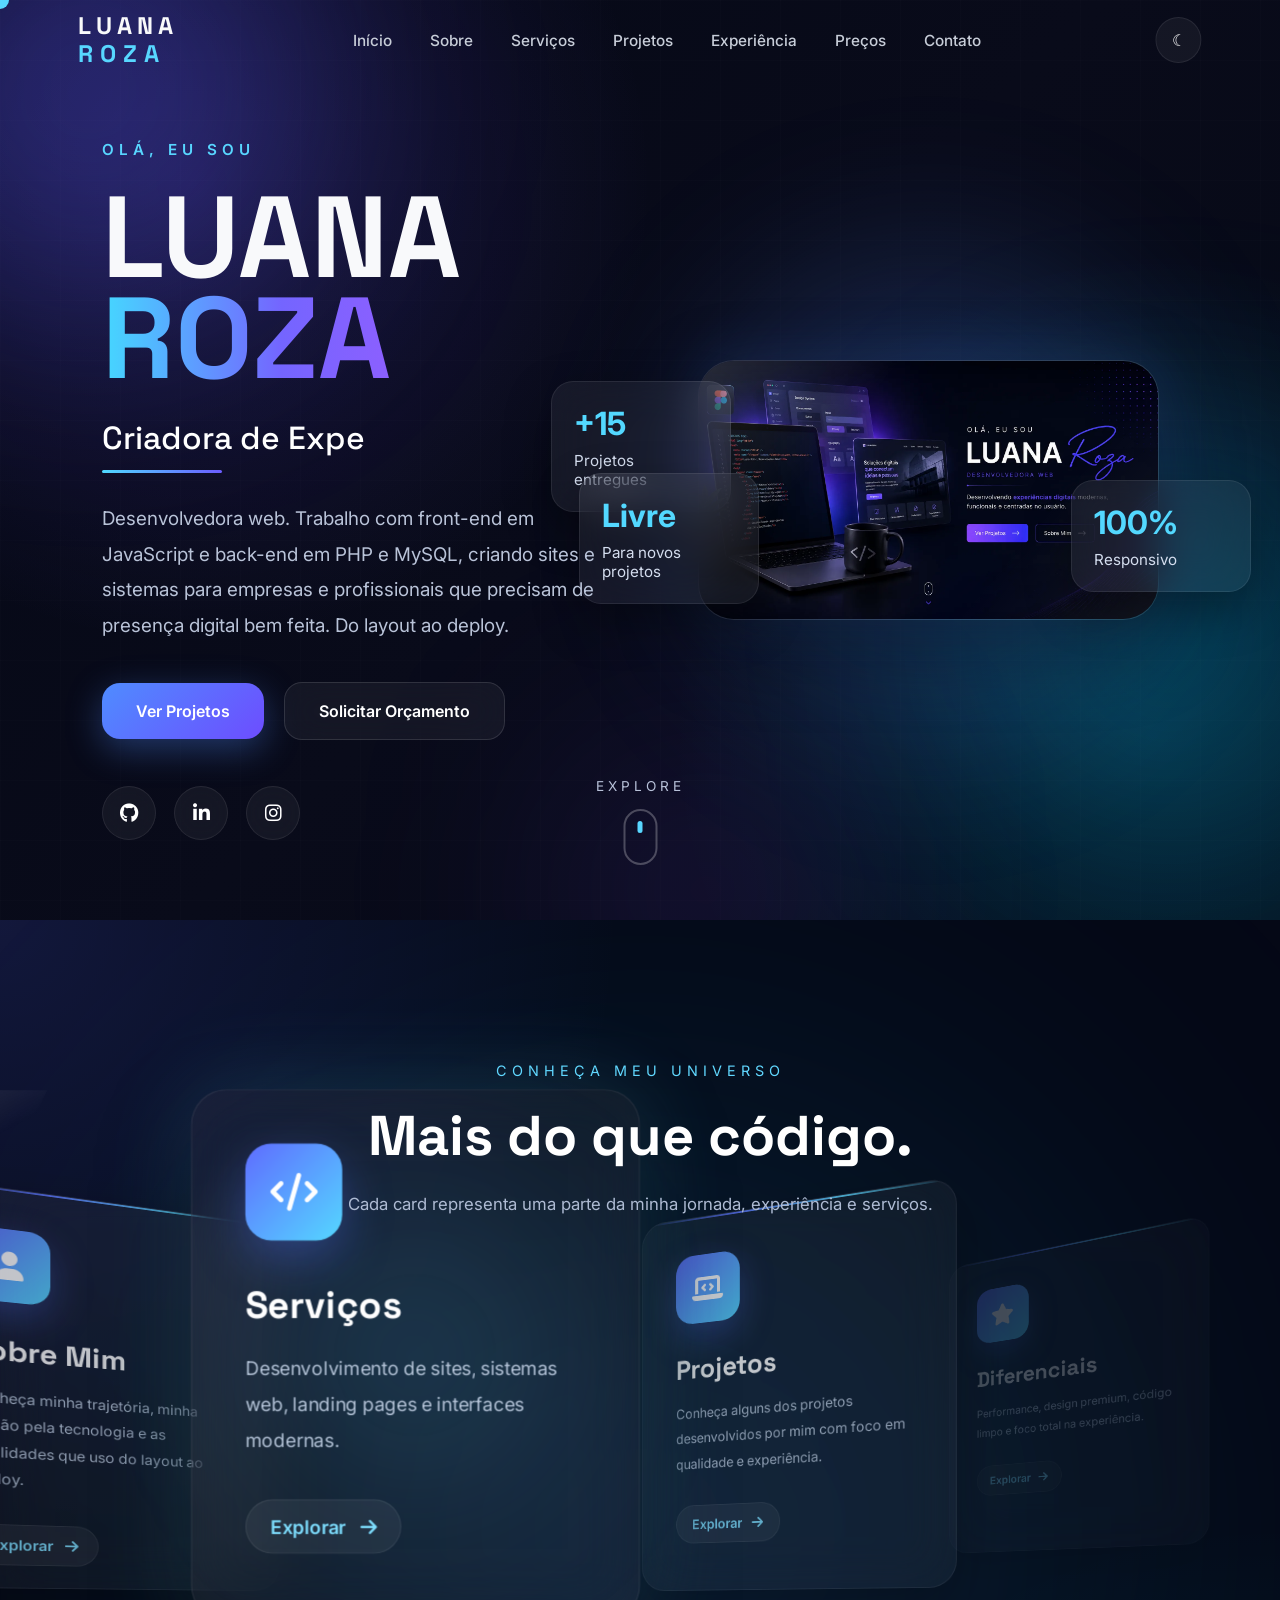
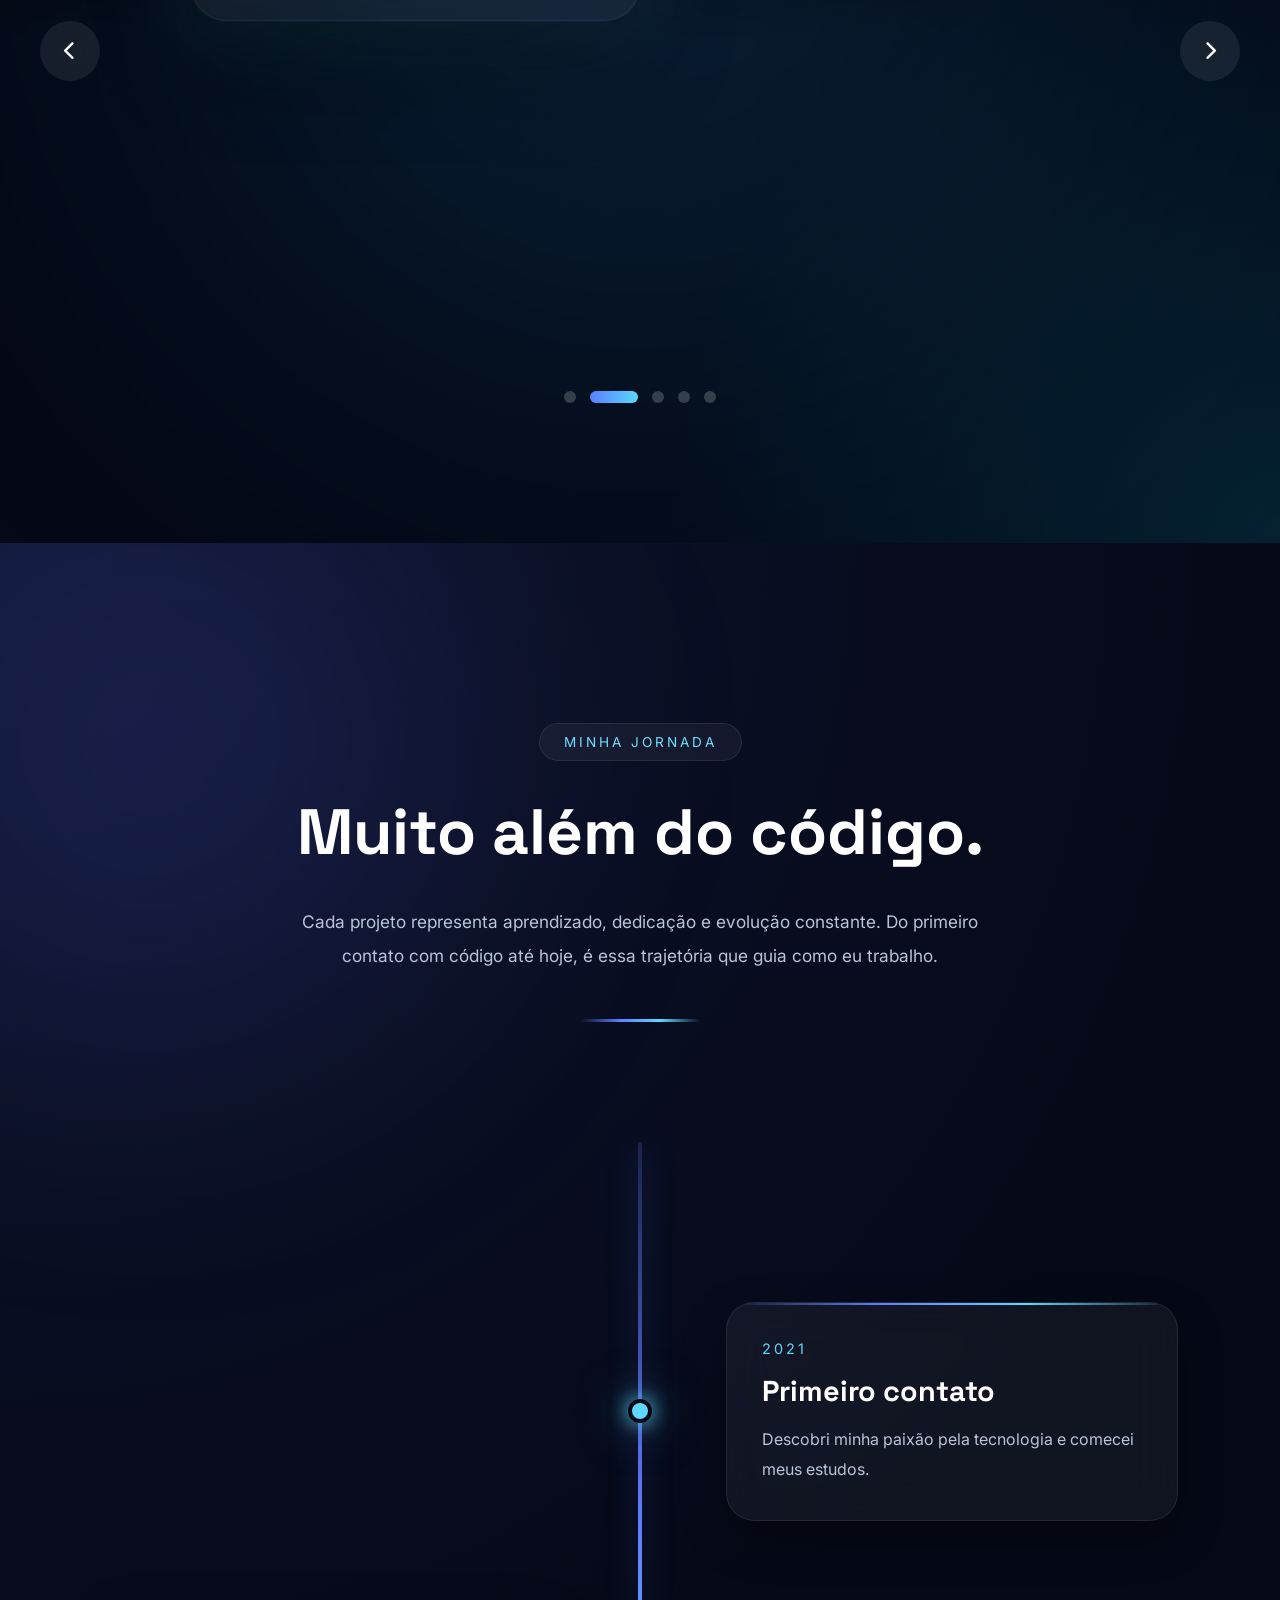
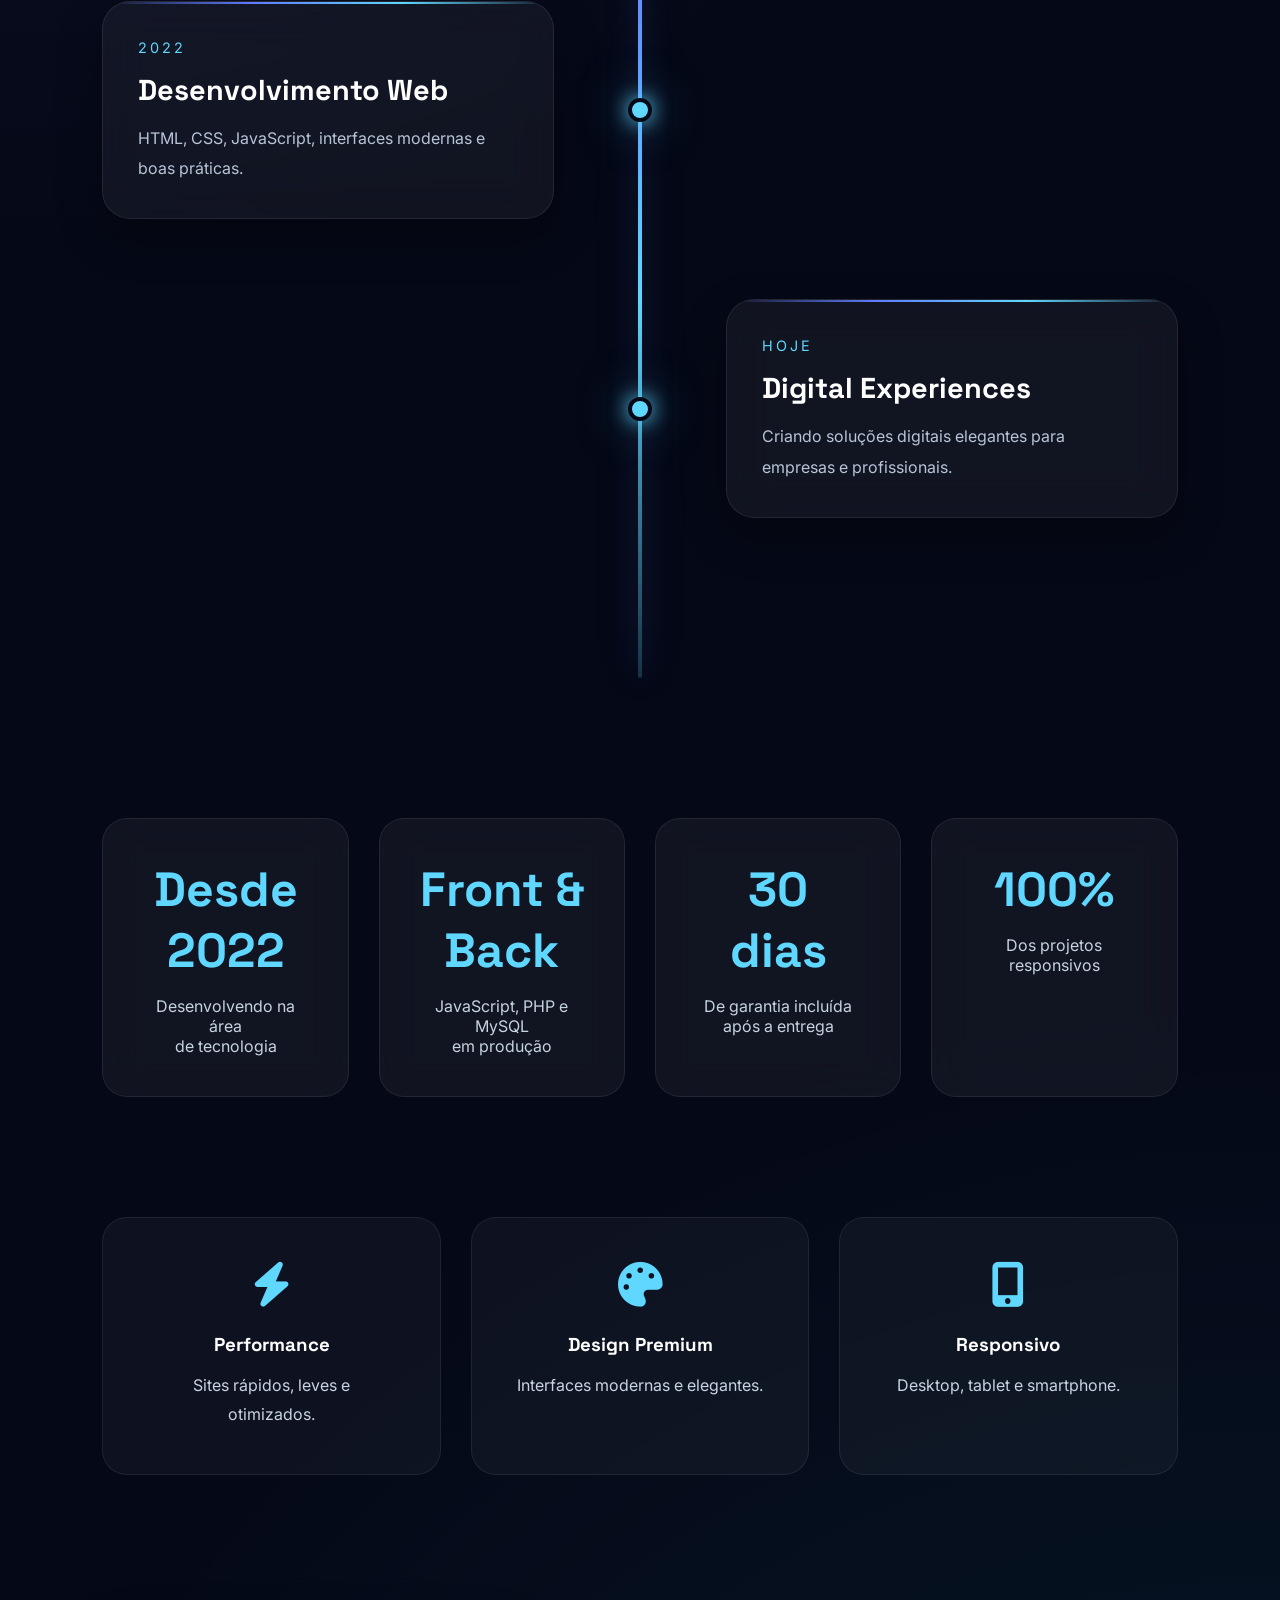
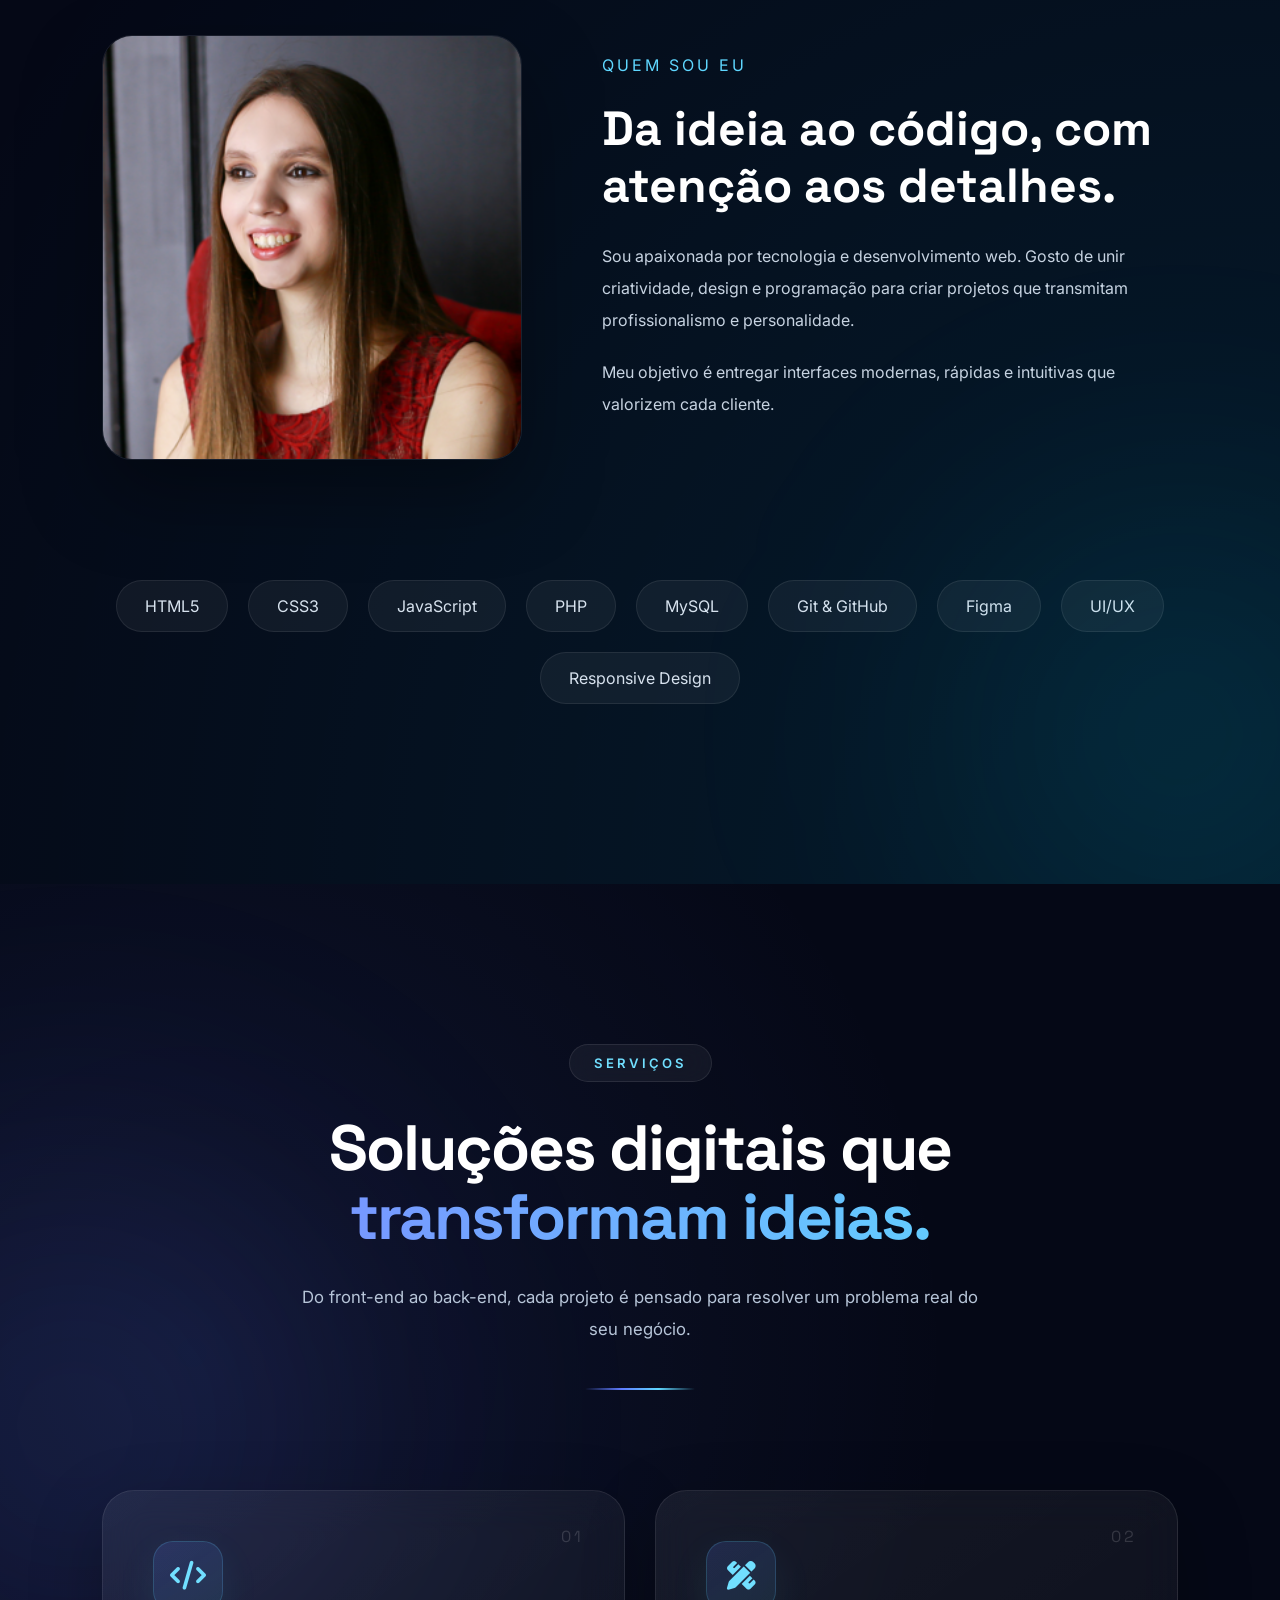
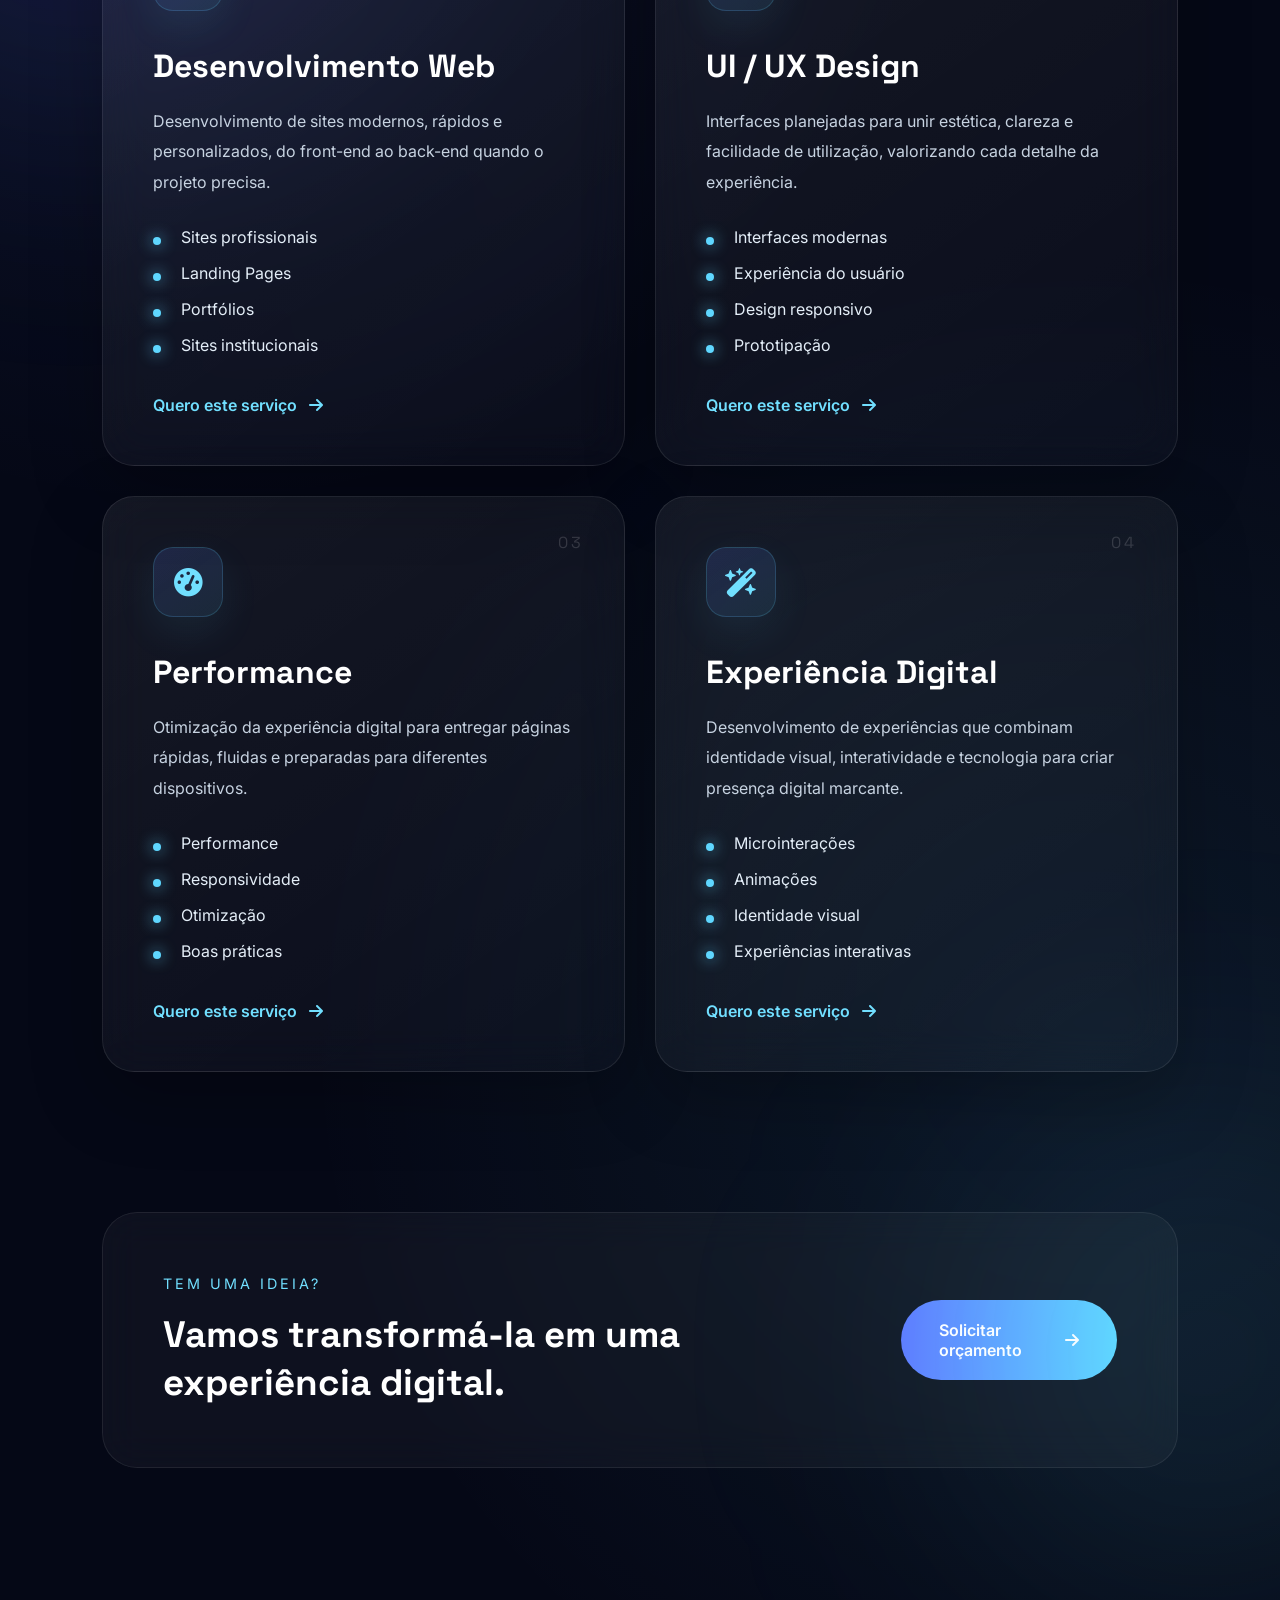
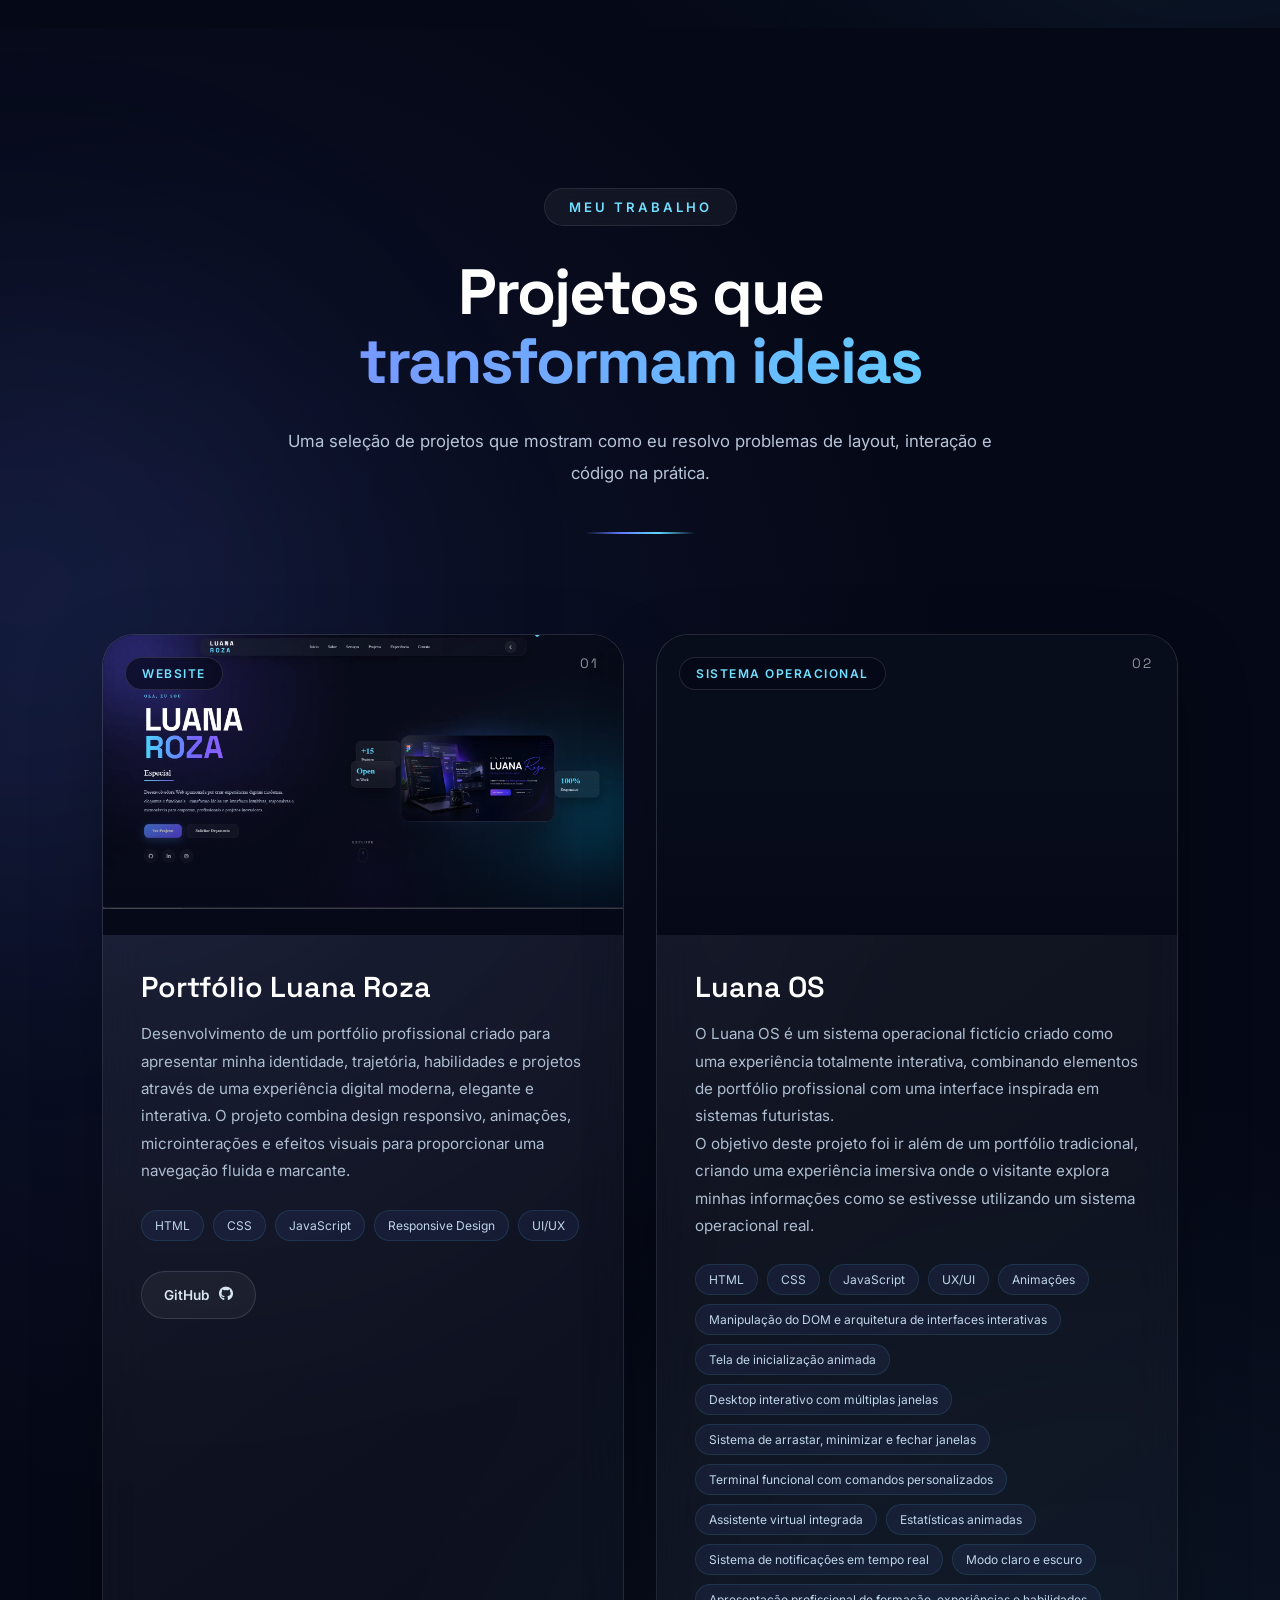
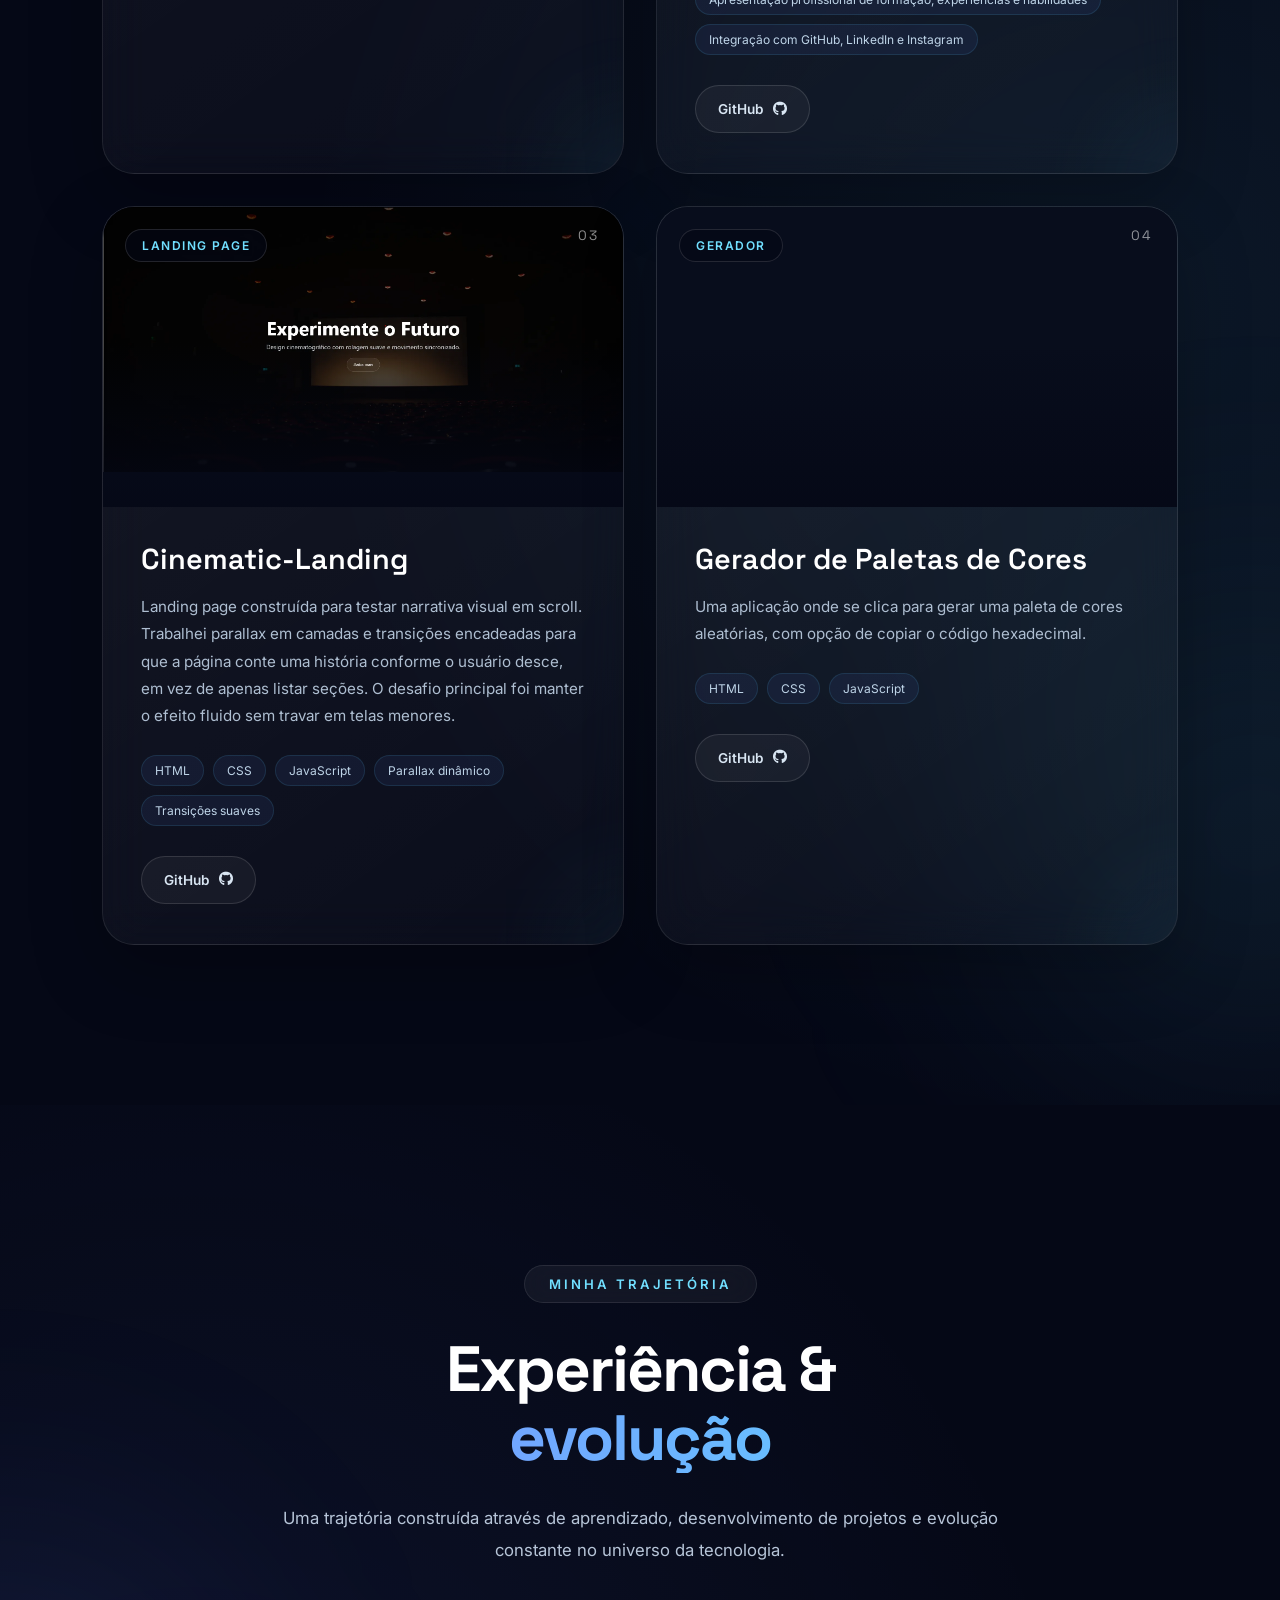
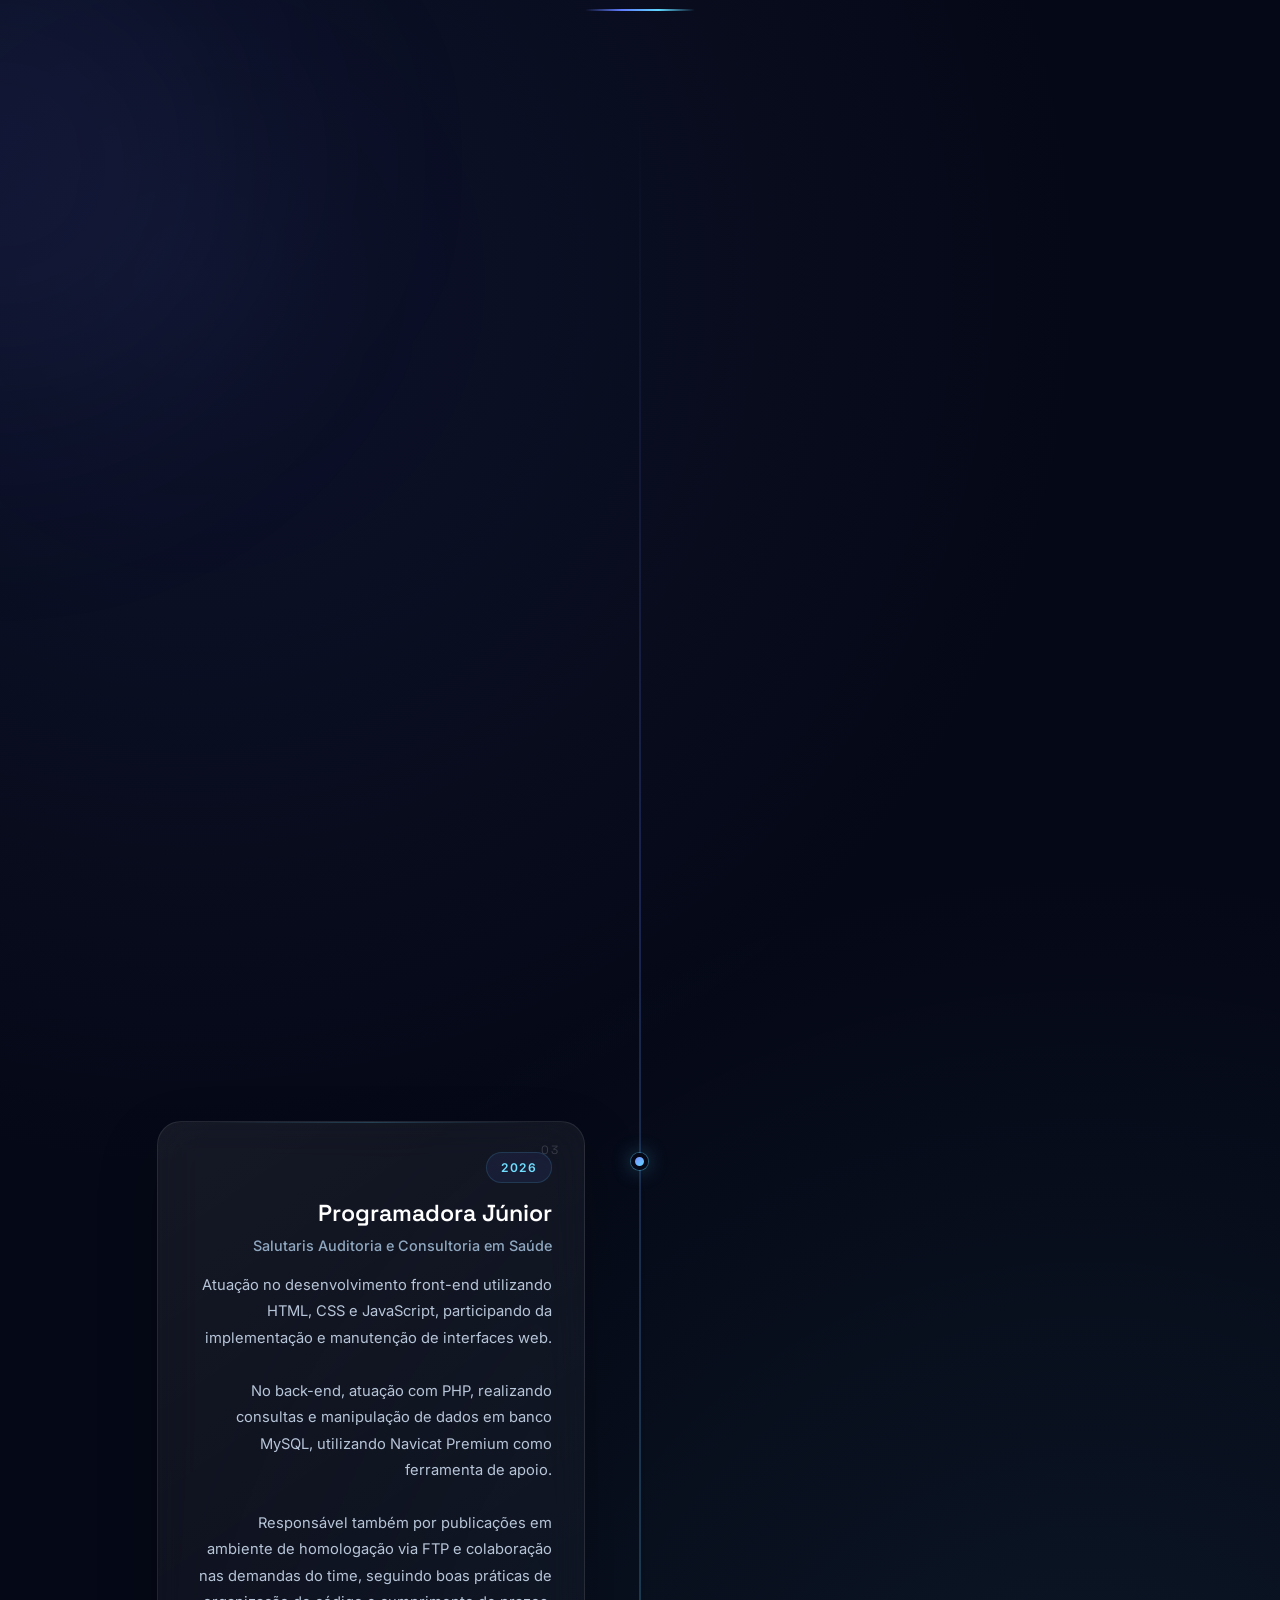
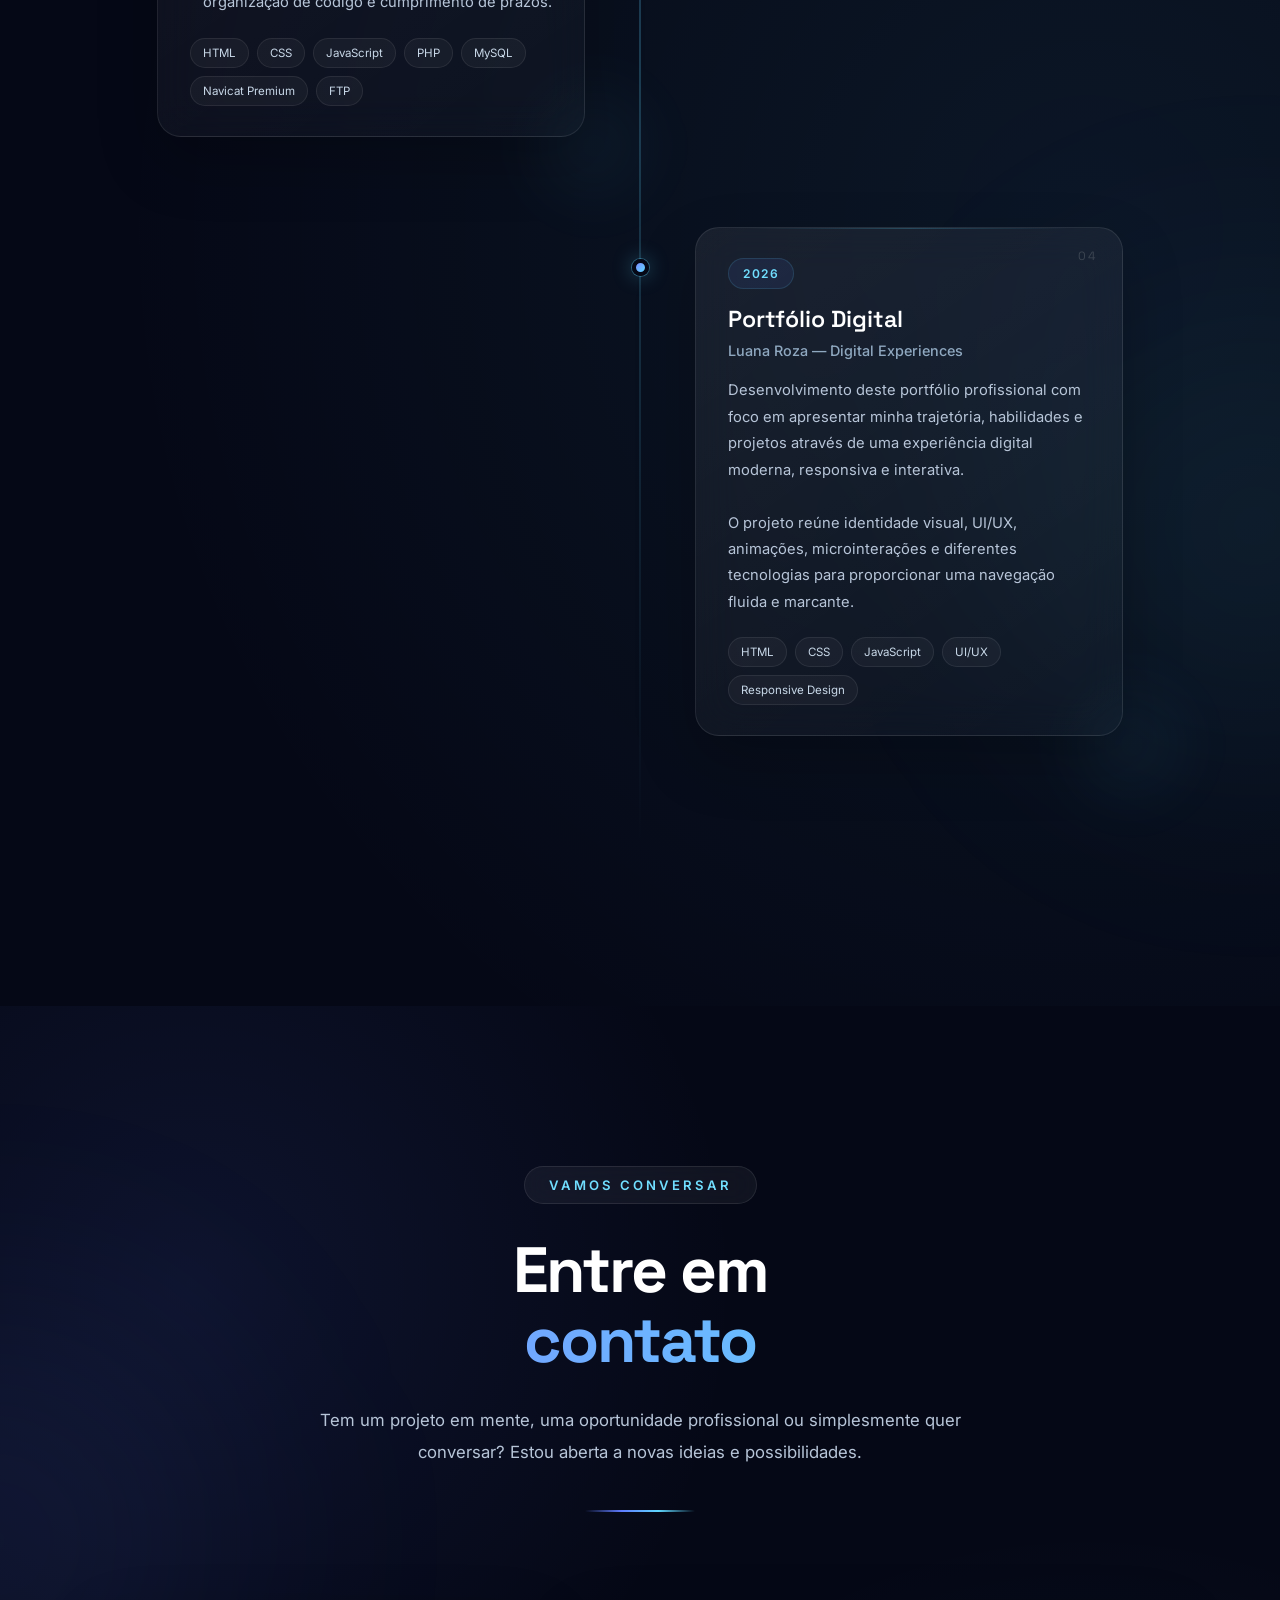
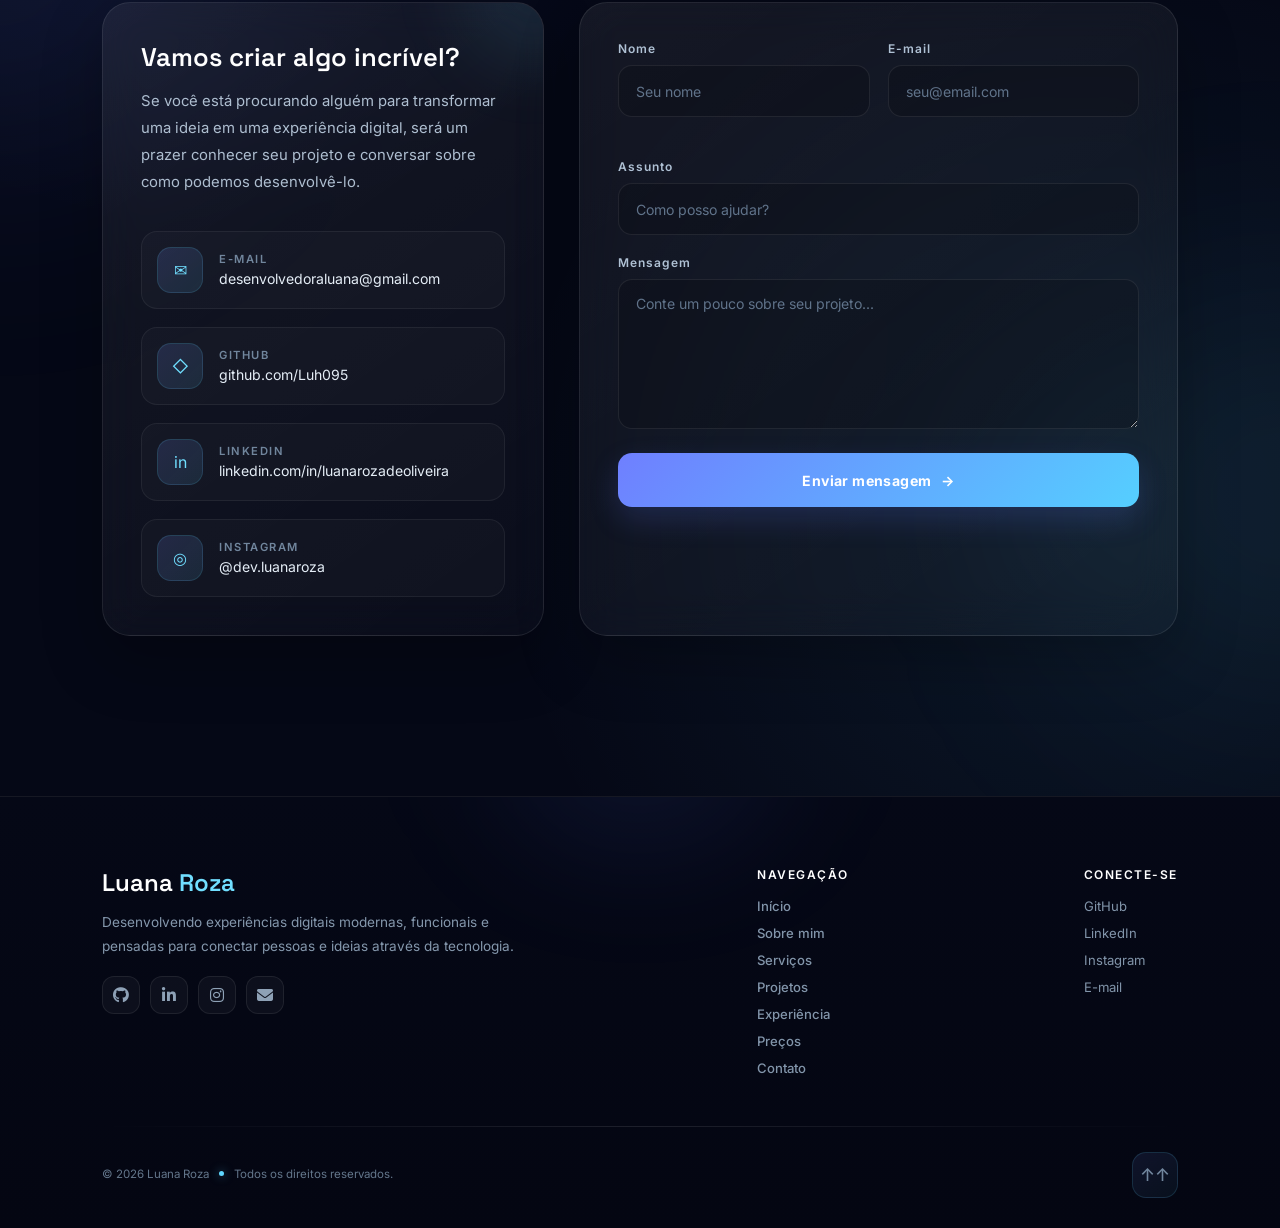
==== index.html @ 70ce8da1 "Add files via upload" ====
<!DOCTYPE html>
<html lang="pt-BR">

<head>

    <meta charset="UTF-8">
    <meta name="viewport" content="width=device-width, initial-scale=1.0">

    <title>Luana Roza | Desenvolvedora Web</title>

    <meta name="description"
        content="Desenvolvedora web. Front-end em JavaScript e back-end em PHP e MySQL, criando sites e sistemas para empresas e profissionais.">

    <meta name="author" content="Luana Roza">

    <link rel="icon" href="assets/favicon.png" type="image/png">
    <link rel="canonical" href="https://SEUDOMINIO.com.br/">

    <!-- Compartilhamento -->

    <meta property="og:type" content="website">
    <meta property="og:locale" content="pt_BR">
    <meta property="og:url" content="https://SEUDOMINIO.com.br/">
    <meta property="og:title" content="Luana Roza | Desenvolvedora Web">
    <meta property="og:description"
        content="Sites e sistemas web para empresas e profissionais. Front-end em JavaScript, back-end em PHP e MySQL.">
    <meta property="og:image" content="https://SEUDOMINIO.com.br/assets/og-cover.png">
    <meta name="twitter:card" content="summary_large_image">

    <!-- Google Fonts -->

    <link rel="preconnect" href="https://fonts.googleapis.com">

    <link rel="preconnect" href="https://fonts.gstatic.com" crossorigin>

    <link href="https://fonts.googleapis.com/css2?family=Inter:wght@300;400;500;600;700&family=Space+Grotesk:wght@400;500;600;700&display=swap"
        rel="stylesheet">

    <link rel="stylesheet"
    href="https://cdnjs.cloudflare.com/ajax/libs/font-awesome/6.5.2/css/all.min.css">

    <!-- CSS -->

    <link rel="stylesheet" href="css/reset.css">
    <link rel="stylesheet" href="css/variables.css">
    <link rel="stylesheet" href="css/style.css"> 
    <link rel="stylesheet" href="css/loader.css">
    <link rel="stylesheet" href="css/navbar.css">
    <link rel="stylesheet" href="css/carousel.css">
    <link rel="stylesheet" href="css/about.css">
    <link rel="stylesheet" href="css/hero.css">
    <link rel="stylesheet" href="css/spotlight.css">
    <link rel="stylesheet" href="css/cursor.css">
    <link rel="stylesheet" href="css/animations.css">
    <link rel="stylesheet" href="css/services.css">
    <link rel="stylesheet" href="css/projects.css">
    <link rel="stylesheet" href="css/experience.css">
    <link rel="stylesheet" href="css/contact.css">
    <link rel="stylesheet" href="css/footer.css">

</head>

<body>

    <div id="spotlight"></div>

    <!-- ================================================= -->
    <!-- LOADER -->
    <!-- ================================================= -->

    <div id="loader">

        <div class="loader-content">

            <h1>LUANA ROZA</h1>

                <p>Digital Experiences</p>

            <span id="loaderText">
                Inicializando Interface...
            </span>

                <div class="progress">
                    <div class="progress-bar"></div>
                </div>

            <small id="loaderPercent">0%</small>
    </div>
</div>

    <!-- ================================================= -->
    <!-- CURSOR -->
    <!-- ================================================= -->

    <div class="cursor"></div>

    <!-- ================================================= -->
    <!-- BACKGROUND -->
    <!-- ================================================= -->

    <canvas id="particles"></canvas>

    <div class="background-glow glow-1"></div>

    <div class="background-glow glow-2"></div>

    <!-- ================================================= -->
    <!-- HEADER -->
    <!-- ================================================= -->

    <header id="header">

        <div class="logo">

            <h2>

                LUANA

                <span>ROZA</span>

            </h2>

        </div>

        <nav>

            <ul>

                <li><a href="#hero">Início</a></li>

                <li><a href="#about">Sobre</a></li>

                <li><a href="#services">Serviços</a></li>

                <li><a href="#projects">Projetos</a></li>

                <li><a href="#experience">Experiência</a></li>

                <li><a href="precos.html">Preços</a></li>

                <li><a href="#contact">Contato</a></li>

            </ul>

        </nav>

        <button id="themeBtn">

            ☾

        </button>

    </header>

    <!-- ================================================= -->
    <!-- HERO -->
    <!-- ================================================= -->

    

    <section id="hero">

        <div class="hero-bg">

            <span></span>
            <span></span>
            <span></span>

        </div>

        <div class="hero-grid"></div>

        <div class="hero-noise"></div>

        <!-- ESQUERDA -->

        <div class="hero-left">

            <p class="hero-mini">

                Olá, eu sou

            </p>

            <h1>

                LUANA

                <span>ROZA</span>

            </h1>

            <h2 id="changingText">

                Digital Experiences

            </h2>

            <p class="hero-description">

                Desenvolvedora web. Trabalho com front-end em
                JavaScript e back-end em PHP e MySQL, criando sites
                e sistemas para empresas e profissionais que precisam
                de presença digital bem feita. Do layout ao deploy.

            </p>

            <div class="hero-buttons">

                <a href="#projects" class="primary-btn">

                    Ver Projetos

                </a>

                <a href="precos.html" class="secondary-btn">

                    Solicitar Orçamento

                </a>

            </div>

            <div class="socials">

                <a href="https://github.com/Luh095"
                    target="_blank" rel="noopener noreferrer" aria-label="GitHub">

                    <i class="fa-brands fa-github" aria-hidden="true"></i>

                </a>

                <a href="https://www.linkedin.com/in/luanarozadeoliveira/"
                    target="_blank" rel="noopener noreferrer" aria-label="LinkedIn">

                    <i class="fa-brands fa-linkedin-in" aria-hidden="true"></i>

                </a>

                <a href="https://instagram.com/dev.luanaroza"
                    target="_blank" rel="noopener noreferrer" aria-label="Instagram">

                    <i class="fa-brands fa-instagram" aria-hidden="true"></i>

                </a>
            </div>
        </div>

        <!-- DIREITA -->

        <div class="hero-right">

            <div class="image-glow" aria-hidden="true"></div>

            <div class="hero-frame">
                <div class="hero-reflection" aria-hidden="true"></div>
                <picture>
                    <source srcset="assets/hero.webp" type="image/webp">
                    <img
                        src="assets/hero.png"
                        id="heroImage"
                        width="1672"
                        height="941"
                        fetchpriority="high"
                        decoding="async"
                        alt="Luana Roza, desenvolvedora web">
                </picture>
            </div>

            <ul class="hero-cards">
                <li class="hero-card card1"><span>+15</span><p>Projetos entregues</p></li>
                <li class="hero-card card2"><span>100%</span><p>Responsivo</p></li>
                <li class="hero-card card3"><span>Livre</span><p>Para novos projetos</p></li>
            </ul>

        </div>

    </section>

    <!-- ================================================= -->
    <!-- SCROLL -->
    <!-- ================================================= -->

    <div class="scroll-indicator">

        <span>Explore</span>

        <div class="mouse">

            <div class="wheel"></div>

        </div>

    </div>

    <!-- ================================================= -->
    <!-- CARROSSEL -->
    <!-- ================================================= -->
<!-- ================================================= -->
<!-- PREMIUM COVER FLOW -->
<!-- ================================================= -->

<section id="carousel">

    <div class="carousel-title">

        <span>Conheça meu universo</span>

        <h2>Mais do que código.</h2>

        <p>
            Cada card representa uma parte da minha jornada,
            experiência e serviços.
        </p>

    </div>

    <div class="carousel-container">

        <button class="carousel-button prev">

            <i class="fa-solid fa-chevron-left"></i>

        </button>

        <div class="carousel-track">

            <!-- CARD 1 -->

            <article class="carousel-card">

                <div class="card-icon">

                    <i class="fa-solid fa-user"></i>

                </div>

                <h3>Sobre Mim</h3>

                <p>

                    Conheça minha trajetória,
                    minha paixão pela tecnologia
                    e as habilidades que uso
                    do layout ao deploy.

                </p>

                <a href="#about">

                    Explorar

                    <i class="fa-solid fa-arrow-right"></i>

                </a>

            </article>

            <!-- CARD 2 -->

            <article class="carousel-card">

                <div class="card-icon">

                    <i class="fa-solid fa-code"></i>

                </div>

                <h3>Serviços</h3>

                <p>

                    Desenvolvimento de sites,
                    sistemas web,
                    landing pages
                    e interfaces modernas.

                </p>

                <a href="#services">

                    Explorar

                    <i class="fa-solid fa-arrow-right"></i>

                </a>

            </article>

            <!-- CARD 3 -->

            <article class="carousel-card">

                <div class="card-icon">

                    <i class="fa-solid fa-laptop-code"></i>

                </div>

                <h3>Projetos</h3>

                <p>

                    Conheça alguns dos projetos
                    desenvolvidos por mim
                    com foco em qualidade
                    e experiência.

                </p>

                <a href="#projects">

                    Explorar

                    <i class="fa-solid fa-arrow-right"></i>

                </a>

            </article>

            <!-- CARD 4 -->

            <article class="carousel-card">

                <div class="card-icon">

                    <i class="fa-solid fa-star"></i>

                </div>

                <h3>Diferenciais</h3>

                <p>

                    Performance,
                    design premium,
                    código limpo
                    e foco total na experiência.

                </p>

                <a href="#experience">

                    Explorar

                    <i class="fa-solid fa-arrow-right"></i>

                </a>

            </article>

            <!-- CARD 5 -->

            <article class="carousel-card">

                <div class="card-icon">

                    <i class="fa-solid fa-paper-plane"></i>

                </div>

                <h3>Contato</h3>

                <p>

                    Vamos conversar
                    sobre seu próximo projeto.

                </p>

                <a href="#contact">

                    Entrar em contato

                    <i class="fa-solid fa-arrow-right"></i>

                </a>

            </article>

        </div>

        <button class="carousel-button next">

            <i class="fa-solid fa-chevron-right"></i>

        </button>

    </div>

    <div class="carousel-indicators"></div>

</section>

    <!-- ================================================= -->
    <!-- SOBRE -->
    <!-- ================================================= -->

    <!-- ================================================= -->
<!-- ABOUT -->
<!-- ================================================= -->

<section id="about">

    <div class="about-header">

        <span class="section-tag">

            Minha Jornada

        </span>

        <h2>

            Muito além do código.

        </h2>

        <p>

            Cada projeto representa aprendizado,
            dedicação e evolução constante.
            Do primeiro contato com código até hoje,
            é essa trajetória que guia como eu trabalho.

        </p>

    </div>

    <div class="timeline">

        <div class="timeline-line"></div>

        <div class="timeline-item">

            <div class="timeline-dot"></div>

            <div class="timeline-card">

                <span>2021</span>

                <h3>Primeiro contato</h3>

                <p>

                    Descobri minha paixão pela tecnologia
                    e comecei meus estudos.

                </p>

            </div>

        </div>

        <div class="timeline-item">

            <div class="timeline-dot"></div>

            <div class="timeline-card">

                <span>2022</span>

                <h3>Desenvolvimento Web</h3>

                <p>

                    HTML, CSS, JavaScript,
                    interfaces modernas
                    e boas práticas.

                </p>

            </div>

        </div>

        <div class="timeline-item">

            <div class="timeline-dot"></div>

            <div class="timeline-card">

                <span>Hoje</span>

                <h3>Digital Experiences</h3>

                <p>

                    Criando soluções digitais
                    elegantes para empresas
                    e profissionais.

                </p>

            </div>

        </div>

    </div>

    <!-- ================================================ -->
<!-- ESTATÍSTICAS -->
<!-- ================================================ -->

<div class="about-stats">

    <div class="stat-card">

        <h3>Desde 2022</h3>

        <p>Desenvolvendo na área<br>de tecnologia</p>

    </div>

    <div class="stat-card">

        <h3>Front &amp; Back</h3>

        <p>JavaScript, PHP e MySQL<br>em produção</p>

    </div>

    <div class="stat-card">

        <h3>30 dias</h3>

        <p>De garantia incluída<br>após a entrega</p>

    </div>

    <div class="stat-card">

        <h3>100%</h3>

        <p>Dos projetos<br>responsivos</p>

    </div>

</div>

<!-- ================================================ -->
<!-- DIFERENCIAIS -->
<!-- ================================================ -->

<div class="about-features">

    <div class="feature-card">

        <i class="fa-solid fa-bolt"></i>

        <h3>Performance</h3>

        <p>Sites rápidos, leves e otimizados.</p>

    </div>

    <div class="feature-card">

        <i class="fa-solid fa-palette"></i>

        <h3>Design Premium</h3>

        <p>Interfaces modernas e elegantes.</p>

    </div>

    <div class="feature-card">

        <i class="fa-solid fa-mobile-screen-button"></i>

        <h3>Responsivo</h3>

        <p>Desktop, tablet e smartphone.</p>

    </div>

</div>

<!-- ================================================ -->
<!-- SOBRE MIM -->
<!-- ================================================ -->

<div class="about-profile">

    <div class="profile-photo">

        <img src="assets/profile.png" alt="Luana Roza">

    </div>

    <div class="profile-content">

        <span>Quem sou eu</span>

        <h2>Da ideia ao código, com atenção aos detalhes.</h2>

        <p>

            Sou apaixonada por tecnologia e desenvolvimento web.
            Gosto de unir criatividade, design e programação para
            criar projetos que transmitam profissionalismo e
            personalidade.

        </p>

        <p>

            Meu objetivo é entregar interfaces modernas,
            rápidas e intuitivas que valorizem cada cliente.

        </p>

    </div>

</div>

<!-- ================================================ -->
<!-- TECNOLOGIAS -->
<!-- ================================================ -->

<div class="tech-stack">

    <span>HTML5</span>

    <span>CSS3</span>

    <span>JavaScript</span>

    <span>PHP</span>

    <span>MySQL</span>

    <span>Git &amp; GitHub</span>

    <span>Figma</span>

    <span>UI/UX</span>

    <span>Responsive Design</span>

</div>

</section>

    <!-- ================================================= -->
    <!-- SERVIÇOS -->
    <!-- ================================================= -->

    <section id="services">

    <!-- CABEÇALHO DA SEÇÃO -->

    <div class="services-header">

        <span class="services-tag">
            Serviços
        </span>

        <h2>
            Soluções digitais que
            <span>transformam ideias.</span>
        </h2>

        <p>
            Do front-end ao back-end, cada projeto é pensado
            para resolver um problema real do seu negócio.
        </p>

    </div>


    <!-- CARDS DE SERVIÇOS -->

    <div class="services-grid">


        <!-- SERVIÇO 01 -->

        <article class="service-card">

            <span class="service-number">
                01
            </span>

            <div class="service-icon">

                <i class="fa-solid fa-code"></i>

            </div>

            <h3>
                Desenvolvimento Web
            </h3>

            <p>
                Desenvolvimento de sites modernos,
                rápidos e personalizados, do front-end
                ao back-end quando o projeto precisa.
            </p>

            <ul>

                <li>Sites profissionais</li>

                <li>Landing Pages</li>

                <li>Portfólios</li>

                <li>Sites institucionais</li>

            </ul>

            <a href="#services-cta" class="service-link">

                Quero este serviço

                <i class="fa-solid fa-arrow-right"></i>

            </a>

        </article>


        <!-- SERVIÇO 02 -->

        <article class="service-card">

            <span class="service-number">
                02
            </span>

            <div class="service-icon">

                <i class="fa-solid fa-pen-ruler"></i>

            </div>

            <h3>
                UI / UX Design
            </h3>

            <p>
                Interfaces planejadas para unir estética,
                clareza e facilidade de utilização,
                valorizando cada detalhe da experiência.
            </p>

            <ul>

                <li>Interfaces modernas</li>

                <li>Experiência do usuário</li>

                <li>Design responsivo</li>

                <li>Prototipação</li>

            </ul>

            <a href="#services-cta" class="service-link">

                Quero este serviço

                <i class="fa-solid fa-arrow-right"></i>

            </a>

        </article>


        <!-- SERVIÇO 03 -->

        <article class="service-card">

            <span class="service-number">
                03
            </span>

            <div class="service-icon">

                <i class="fa-solid fa-gauge-high"></i>

            </div>

            <h3>
                Performance
            </h3>

            <p>
                Otimização da experiência digital
                para entregar páginas rápidas,
                fluidas e preparadas para diferentes dispositivos.
            </p>

            <ul>

                <li>Performance</li>

                <li>Responsividade</li>

                <li>Otimização</li>

                <li>Boas práticas</li>

            </ul>

            <a href="#services-cta" class="service-link">

                Quero este serviço

                <i class="fa-solid fa-arrow-right"></i>

            </a>

        </article>


        <!-- SERVIÇO 04 -->

        <article class="service-card">

            <span class="service-number">
                04
            </span>

            <div class="service-icon">

                <i class="fa-solid fa-wand-magic-sparkles"></i>

            </div>

            <h3>
                Experiência Digital
            </h3>

            <p>
                Desenvolvimento de experiências que combinam
                identidade visual, interatividade e tecnologia
                para criar presença digital marcante.
            </p>

            <ul>

                <li>Microinterações</li>

                <li>Animações</li>

                <li>Identidade visual</li>

                <li>Experiências interativas</li>

            </ul>

            <a href="#services-cta" class="service-link">

                Quero este serviço

                <i class="fa-solid fa-arrow-right"></i>

            </a>

        </article>

    </div>


    <!-- CHAMADA FINAL -->

    <div class="services-cta" id="services-cta">

        <div class="services-cta-text">

            <span>
                Tem uma ideia?
            </span>

            <h3>
                Vamos transformá-la em uma experiência digital.
            </h3>

        </div>

        <a href="precos.html" class="services-cta-button">

            Solicitar orçamento

            <i class="fa-solid fa-arrow-right"></i>

        </a>

    </div>

</section>

    <!-- ================================================= -->
    <!-- PROJETOS -->
    <!-- ================================================= -->

    <!-- ================================================= -->
<!-- PROJETOS -->
<!-- ================================================= -->

<section id="projects">

    <div class="projects-header">

        <span class="projects-tag">
            Meu trabalho
        </span>

        <h2>

            Projetos que
            <span>transformam ideias</span>

        </h2>

        <p>

            Uma seleção de projetos que mostram como eu resolvo
            problemas de layout, interação e código na prática.

        </p>

    </div>


    <div class="projects-grid">


        <!-- ========================================= -->
        <!-- PROJETO 01 -->
        <!-- ========================================= -->

        <article class="project-card">

            <div class="project-line"></div>

            <div class="project-glow"></div>

            <div class="project-image">

                <span class="project-category">
                    Website
                </span>

                <span class="project-number">
                    01
                </span>

                <picture>
                    <source srcset="assets/projeto-01.webp" type="image/webp">
                    <img
                        src="assets/projeto-01.png"
                        width="1892"
                        height="997"
                        loading="lazy"
                        decoding="async"
                        alt="Portfólio Luana Roza — tela inicial"
                    >
                </picture>

            </div>


            <div class="project-content">

                <h3>
                    Portfólio Luana Roza
                </h3>

                <p>

                    Desenvolvimento de um portfólio profissional criado para apresentar minha identidade, trajetória, habilidades e projetos através de uma experiência digital moderna, elegante e interativa. O projeto combina design responsivo, animações, microinterações e efeitos visuais para proporcionar uma navegação fluida e marcante.
                </p>


                <div class="project-tech">

                    <span>HTML</span>

                    <span>CSS</span>

                    <span>JavaScript</span>

                    <span>Responsive Design</span>

                    <span>UI/UX</span>

                </div>


                <div class="project-links">

                    <a
                        href="#"
                        class="project-link secondary"
                        target="_blank"
                        rel="noopener noreferrer"
                    >

                        GitHub

                        <i class="fa-brands fa-github"></i>

                    </a>

                </div>

            </div>

        </article>



        <!-- ========================================= -->
        <!-- PROJETO 02 -->
        <!-- ========================================= -->

        <article class="project-card">

            <div class="project-line"></div>

            <div class="project-glow"></div>

            <div class="project-image">

                <span class="project-category">
                    Sistema Operacional
                </span>

                <span class="project-number">
                    02
                </span>

                <picture>
                    <source srcset="assets/projeto-02.webp" type="image/webp">
                    <img
                        src="assets/projeto-02.png"
                        width="1891"
                        height="989"
                        loading="lazy"
                        decoding="async"
                        alt="Luana OS — tela inicial"
                    >
                </picture>

            </div>


            <div class="project-content">

                <h3>
                    Luana OS
                </h3>

                <p>

                    O Luana OS é um sistema operacional fictício criado como uma experiência totalmente interativa, combinando elementos de portfólio profissional com uma interface inspirada em sistemas futuristas.
                    <br>
                    O objetivo deste projeto foi ir além de um portfólio tradicional, criando uma experiência imersiva onde o visitante explora minhas informações como se estivesse utilizando um sistema operacional real.

                </p>


                <div class="project-tech">

                    <span>HTML</span>

                    <span>CSS</span>

                    <span>JavaScript</span>

                    <span>UX/UI</span>

                    <span>Animações</span>

                    <span>Manipulação do DOM e arquitetura de interfaces interativas</span>

                    <span>Tela de inicialização animada</span>

                    <span>Desktop interativo com múltiplas janelas</span>

                    <span>Sistema de arrastar, minimizar e fechar janelas</span>

                    <span>Terminal funcional com comandos personalizados</span>

                    <span>Assistente virtual integrada</span>

                    <span>Estatísticas animadas</span>

                    <span>Sistema de notificações em tempo real</span>

                    <span>Modo claro e escuro</span>

                    <span>Apresentação profissional de formação, experiências e habilidades</span>

                    <span>Integração com GitHub, LinkedIn e Instagram</span>

                </div>


                <div class="project-links">

                    <a
                        href="https://github.com/Luh095/Luana-OS"
                        class="project-link secondary"
                        target="_blank"
                        rel="noopener noreferrer"
                    >

                        GitHub

                        <i class="fa-brands fa-github"></i>

                    </a>

                </div>

            </div>

        </article>



        <!-- ========================================= -->
        <!-- PROJETO 03 -->
        <!-- ========================================= -->

        <article class="project-card">

            <div class="project-line"></div>

            <div class="project-glow"></div>

            <div class="project-image">

                <span class="project-category">
                    Landing Page
                </span>

                <span class="project-number">
                    03
                </span>

                <picture>
                    <source srcset="assets/projeto-03.webp" type="image/webp">
                    <img
                        src="assets/projeto-03.png"
                        width="1897"
                        height="965"
                        loading="lazy"
                        decoding="async"
                        alt="Cinematic-Landing — tela inicial"
                    >
                </picture>

            </div>


            <div class="project-content">

                <h3>
                    Cinematic-Landing
                </h3>

                <p>

                    Landing page construída para testar narrativa visual
                    em scroll. Trabalhei parallax em camadas e transições
                    encadeadas para que a página conte uma história
                    conforme o usuário desce, em vez de apenas listar
                    seções. O desafio principal foi manter o efeito
                    fluido sem travar em telas menores.

                </p>


                <div class="project-tech">

                    <span>HTML</span>

                    <span>CSS</span>

                    <span>JavaScript</span>

                    <span>Parallax dinâmico</span>

                    <span>Transições suaves</span>

                </div>


                <div class="project-links">

                    <a
                        href="https://github.com/Luh095/Projects-Front-End/tree/main/cinematic-landing"
                        class="project-link secondary"
                        target="_blank"
                        rel="noopener noreferrer"
                    >

                        GitHub

                        <i class="fa-brands fa-github"></i>

                    </a>

                </div>

            </div>

        </article>



        <!-- ========================================= -->
        <!-- PROJETO 04 -->
        <!-- ========================================= -->

        <article class="project-card">

            <div class="project-line"></div>

            <div class="project-glow"></div>

            <div class="project-image">

                <span class="project-category">
                    Gerador
                </span>

                <span class="project-number">
                    04
                </span>

                <picture>
                    <source srcset="assets/projeto-04.webp" type="image/webp">
                    <img
                        src="assets/projeto-04.png"
                        width="1352"
                        height="660"
                        loading="lazy"
                        decoding="async"
                        alt="Gerador de Paletas de Cores — tela inicial"
                    >
                </picture>

            </div>


            <div class="project-content">

                <h3>
                    Gerador de Paletas de Cores
                </h3>

                <p>

                    Uma aplicação onde se clica para gerar uma paleta de cores aleatórias, com opção de copiar o código hexadecimal.

                </p>


                <div class="project-tech">

                    <span>HTML</span>

                    <span>CSS</span>

                    <span>JavaScript</span>

                </div>


                <div class="project-links">

                    <a
                        href="https://github.com/Luh095/Projects-Front-End/tree/main/gerador%20de%20paletas%20de%20cores"
                        class="project-link secondary"
                        target="_blank"
                        rel="noopener noreferrer"
                    >

                        GitHub

                        <i class="fa-brands fa-github"></i>

                    </a>

                </div>

            </div>

        </article>


    </div>

</section>

    <!-- ================================================= -->
    <!-- EXPERIÊNCIA -->
    <!-- ================================================= -->

    <!-- ================================================= -->
<!-- EXPERIÊNCIA -->
<!-- ================================================= -->

<section id="experience">

    <div class="experience-header">

        <span class="experience-tag">
            Minha trajetória
        </span>

        <h2>

            Experiência &
            <span>evolução</span>

        </h2>

        <p>

            Uma trajetória construída através de aprendizado,
            desenvolvimento de projetos e evolução constante
            no universo da tecnologia.

        </p>

    </div>


    <div class="experience-timeline">


    <!-- ========================================= -->
    <!-- EXPERIÊNCIA 01 -->
    <!-- ========================================= -->

    <article class="experience-item">

        <div class="experience-card">

            <span class="experience-number">
                01
            </span>

            <span class="experience-period">
                2022 — 2024
            </span>

            <h3>
                Aprofundamento em desenvolvimento Web
            </h3>

            <h4>
                Aprendizado e desenvolvimento
            </h4>

            <p>

                Depois do primeiro contato com tecnologia em 2021,
                mergulhei no desenvolvimento web, construindo
                minha base em programação, criação de interfaces
                e lógica de desenvolvimento.

            </p>

            <div class="experience-skills">

                <span>HTML</span>

                <span>CSS</span>

                <span>JavaScript</span>

                <span>Lógica de Programação</span>

            </div>

        </div>

        <span class="experience-dot"></span>

    </article>


    <!-- ========================================= -->
    <!-- EXPERIÊNCIA 02 -->
    <!-- ========================================= -->

    <article class="experience-item">

        <div class="experience-card">

            <span class="experience-number">
                02
            </span>

            <span class="experience-period">
                2025
            </span>

            <h3>
                Desenvolvimento de projetos
            </h3>

            <h4>
                Projetos pessoais e profissionais
            </h4>

            <p>

                Evolução no desenvolvimento de projetos web,
                aprimorando conhecimentos em criação de interfaces
                responsivas, organização de código, experiência
                do usuário e desenvolvimento de experiências
                digitais modernas.

            </p>

            <div class="experience-skills">

                <span>HTML</span>

                <span>CSS</span>

                <span>JavaScript</span>

                <span>Responsive Design</span>

                <span>UI/UX</span>

            </div>

        </div>

        <span class="experience-dot"></span>

    </article>


    <!-- ========================================= -->
    <!-- EXPERIÊNCIA 03 -->
    <!-- ========================================= -->

    <article class="experience-item">

        <div class="experience-card">

            <span class="experience-number">
                03
            </span>

            <span class="experience-period">
                2026
            </span>

            <h3>
                Programadora Júnior
            </h3>

            <h4>
                Salutaris Auditoria e Consultoria em Saúde
            </h4>

            <p>

                Atuação no desenvolvimento front-end utilizando
                HTML, CSS e JavaScript, participando da implementação
                e manutenção de interfaces web.

                <br><br>

                No back-end, atuação com PHP, realizando consultas
                e manipulação de dados em banco MySQL, utilizando
                Navicat Premium como ferramenta de apoio.

                <br><br>

                Responsável também por publicações em ambiente
                de homologação via FTP e colaboração nas demandas
                do time, seguindo boas práticas de organização
                de código e cumprimento de prazos.

            </p>

            <div class="experience-skills">

                <span>HTML</span>

                <span>CSS</span>

                <span>JavaScript</span>

                <span>PHP</span>

                <span>MySQL</span>

                <span>Navicat Premium</span>

                <span>FTP</span>

            </div>

        </div>

        <span class="experience-dot"></span>

    </article>


    <!-- ========================================= -->
    <!-- EXPERIÊNCIA 04 -->
    <!-- ========================================= -->

    <article class="experience-item">

        <div class="experience-card">

            <span class="experience-number">
                04
            </span>

            <span class="experience-period">
                2026
            </span>

            <h3>
                Portfólio Digital
            </h3>

            <h4>
                Luana Roza — Digital Experiences
            </h4>

            <p>

                Desenvolvimento deste portfólio profissional
                com foco em apresentar minha trajetória,
                habilidades e projetos através de uma experiência
                digital moderna, responsiva e interativa.

                <br><br>

                O projeto reúne identidade visual, UI/UX,
                animações, microinterações e diferentes
                tecnologias para proporcionar uma navegação
                fluida e marcante.

            </p>

            <div class="experience-skills">

                <span>HTML</span>

                <span>CSS</span>

                <span>JavaScript</span>

                <span>UI/UX</span>

                <span>Responsive Design</span>

            </div>

        </div>

        <span class="experience-dot"></span>

    </article>


</div>

</section>

   <!-- ================================================= -->
<!-- CONTATO -->
<!-- ================================================= -->

<section id="contact">

    <!-- ============================================= -->
    <!-- HEADER -->
    <!-- ============================================= -->

    <div class="contact-header">

        <span class="contact-tag">
            Vamos conversar
        </span>

        <h2>

            Entre em
            <span>contato</span>

        </h2>

        <p>

            Tem um projeto em mente, uma oportunidade
            profissional ou simplesmente quer conversar?
            Estou aberta a novas ideias e possibilidades.

        </p>

    </div>


    <!-- ============================================= -->
    <!-- CONTENT -->
    <!-- ============================================= -->

    <div class="contact-content">


        <!-- ========================================= -->
        <!-- CONTACT INFORMATION -->
        <!-- ========================================= -->

        <div class="contact-card">

            <h3>
                Vamos criar algo incrível?
            </h3>

            <p>

                Se você está procurando alguém para transformar
                uma ideia em uma experiência digital, será um
                prazer conhecer seu projeto e conversar sobre
                como podemos desenvolvê-lo.

            </p>


            <!-- ===================================== -->
            <!-- INFORMATION -->
            <!-- ===================================== -->

            <div class="contact-info">


                <!-- E-MAIL -->

                <div class="contact-info-item">

                    <div class="contact-icon">
                        ✉
                    </div>

                    <div class="contact-info-text">

                        <small>
                            E-mail
                        </small>

                        <a
                            href="mailto:desenvolvedoraluana@gmail.com">
                            desenvolvedoraluana@gmail.com
                        </a>

                    </div>

                </div>


                <!-- GITHUB -->

                <div class="contact-info-item">

                    <div class="contact-icon">
                        ◇
                    </div>

                    <div class="contact-info-text">

                        <small>
                            GitHub
                        </small>

                        <a
                            href="https://github.com/Luh095?tab=repositories"
                            target="_blank"
                            rel="noopener noreferrer">
                            github.com/Luh095
                        </a>

                    </div>

                </div>


                <!-- LINKEDIN -->

                <div class="contact-info-item">

                    <div class="contact-icon">
                        in
                    </div>

                    <div class="contact-info-text">

                        <small>
                            LinkedIn
                        </small>

                        <a
                            href="https://www.linkedin.com/in/luanarozadeoliveira/"
                            target="_blank"
                            rel="noopener noreferrer">
                            linkedin.com/in/luanarozadeoliveira
                        </a>

                    </div>

                </div>


                <!-- INSTAGRAM -->

                <div class="contact-info-item">

                    <div class="contact-icon">
                        ◎
                    </div>

                    <div class="contact-info-text">

                        <small>
                            Instagram
                        </small>

                        <a
                            href="https://www.instagram.com/dev.luanaroza/"
                            target="_blank"
                            rel="noopener noreferrer">
                            @dev.luanaroza
                        </a>

                    </div>

                </div>


            </div>

        </div>


        <!-- ========================================= -->
        <!-- FORM -->
        <!-- ========================================= -->

        <form
            class="contact-form"
            id="contact-form"
        >

            <!-- ===================================== -->
            <!-- WEB3FORMS CONFIG -->
            <!-- ===================================== -->

            <input
                type="hidden"
                name="access_key"
                value="bdffd382-9227-47cf-ab2f-3ad1f7fa3cfc"
            >

            <input
                type="hidden"
                name="from_name"
                value="Formulário - Luana Roza Digital Experiences"
            >

            <input
                type="checkbox"
                name="botcheck"
                class="contact-form-botcheck"
                tabindex="-1"
                autocomplete="off"
                aria-hidden="true"
            >


            <!-- ===================================== -->
            <!-- NAME + EMAIL -->
            <!-- ===================================== -->

            <div class="contact-form-row">


                <!-- NOME -->

                <div class="contact-form-group">

                    <label for="contact-name">
                        Nome
                    </label>

                    <input
                        type="text"
                        id="contact-name"
                        name="name"
                        placeholder="Seu nome"
                        autocomplete="name"
                        required
                    >

                </div>


                <!-- E-MAIL -->

                <div class="contact-form-group">

                    <label for="contact-email">
                        E-mail
                    </label>

                    <input
                        type="email"
                        id="contact-email"
                        name="email"
                        placeholder="seu@email.com"
                        autocomplete="email"
                        pattern="[^\s@]+@[^\s@]+\.[^\s@]{2,}"
                        title="Digite um e-mail válido, ex: nome@dominio.com"
                        required
                    >

                    <span
                        class="contact-form-error"
                        id="contact-email-error"
                    ></span>

                </div>


            </div>


            <!-- ===================================== -->
            <!-- ASSUNTO -->
            <!-- ===================================== -->

            <div class="contact-form-group">

                <label for="contact-subject">
                    Assunto
                </label>

                <input
                    type="text"
                    id="contact-subject"
                    name="subject"
                    placeholder="Como posso ajudar?"
                    required
                >

            </div>


            <!-- ===================================== -->
            <!-- MENSAGEM -->
            <!-- ===================================== -->

            <div class="contact-form-group">

                <label for="contact-message">
                    Mensagem
                </label>

                <textarea
                    id="contact-message"
                    name="message"
                    placeholder="Conte um pouco sobre seu projeto..."
                    required
                ></textarea>

            </div>


            <!-- ===================================== -->
            <!-- BOTÃO -->
            <!-- ===================================== -->

            <button
                type="submit"
                class="contact-submit"
            >

                <span>
                    Enviar mensagem
                </span>

                <span aria-hidden="true">
                    →
                </span>

            </button>


            <!-- ===================================== -->
            <!-- STATUS -->
            <!-- ===================================== -->

            <div
                class="contact-form-status"
                id="contact-form-status"
                aria-live="polite"
            ></div>


        </form>


    </div>

</section>

  <!-- ================================================= -->
<!-- FOOTER -->
<!-- ================================================= -->

<footer id="footer">


    <!-- ============================================= -->
    <!-- FOOTER CONTENT -->
    <!-- ============================================= -->

    <div class="footer-content">


        <!-- ========================================= -->
        <!-- BRAND -->
        <!-- ========================================= -->

        <div class="footer-brand">

            <h3>

                <a href="#home">
                    Luana <span>Roza</span>
                </a>

            </h3>

            <p>

                Desenvolvendo experiências digitais
                modernas, funcionais e pensadas para
                conectar pessoas e ideias através da
                tecnologia.

            </p>


            <!-- ===================================== -->
            <!-- SOCIAL LINKS -->
            <!-- ===================================== -->

            <div class="footer-social-links">

                <a
                    href="https://github.com/Luh095?tab=repositories"
                    target="_blank"
                    rel="noopener noreferrer"
                    aria-label="GitHub"
                >
                    <i class="fa-brands fa-github"></i>
                </a>

                <a
                    href="https://www.linkedin.com/in/luanarozadeoliveira/"
                    target="_blank"
                    rel="noopener noreferrer"
                    aria-label="LinkedIn"
                >
                    <i class="fa-brands fa-linkedin-in"></i>
                </a>

                <a
                    href="https://www.instagram.com/dev.luanaroza/"
                    target="_blank"
                    rel="noopener noreferrer"
                    aria-label="Instagram"
                >
                    <i class="fa-brands fa-instagram"></i>
                </a>

                <a
                    href="mailto:desenvolvedoraluana@gmail.com"
                    aria-label="Enviar e-mail"
                >
                    <i class="fa-solid fa-envelope"></i>
                </a>

            </div>

        </div>


        <!-- ========================================= -->
        <!-- NAVIGATION -->
        <!-- ========================================= -->

        <nav class="footer-nav">

            <span class="footer-nav-title">
                Navegação
            </span>


            <a href="#hero">
                Início
            </a>


            <a href="#about">
                Sobre mim
            </a>


            <a href="#services">
                Serviços
            </a>


            <a href="#projects">
                Projetos
            </a>


            <a href="#experience">
                Experiência
            </a>


            <a href="precos.html">
                Preços
            </a>


            <a href="#contact">
                Contato
            </a>

        </nav>


        <!-- ========================================= -->
        <!-- SOCIAL -->
        <!-- ========================================= -->

        <div class="footer-social">

            <span class="footer-social-title">
                Conecte-se
            </span>


            <a
                href="https://github.com/Luh095?tab=repositories"
                target="_blank"
                rel="noopener noreferrer"
            >
                GitHub
            </a>


            <a
                href="https://www.linkedin.com/in/luanarozadeoliveira/"
                target="_blank"
                rel="noopener noreferrer"
            >
                LinkedIn
            </a>


            <a
                href="https://www.instagram.com/dev.luanaroza/"
                target="_blank"
                rel="noopener noreferrer"
            >
                Instagram
            </a>


            <a
                href="mailto:desenvolvedoraluana@gmail.com"
            >
                E-mail
            </a>

        </div>


    </div>


    <!-- ============================================= -->
    <!-- DIVIDER -->
    <!-- ============================================= -->

    <div class="footer-divider"></div>


    <!-- ============================================= -->
    <!-- FOOTER BOTTOM -->
    <!-- ============================================= -->

    <div class="footer-bottom">


        <p>

            © 2026 Luana Roza

            <span class="footer-accent"></span>

            Todos os direitos reservados.

        </p>


        <a
            href="#hero"
            class="footer-top"
            aria-label="Voltar ao início"
        >
            ↑
        </a>


    </div>


</footer>

    <!-- ============================================== -->
    <!-- JAVASCRIPT -->
    <!-- ============================================== -->

    <script src="js/loader.js"></script>
    <script src="js/typewriter.js"></script>
    <script src="js/spotlight.js"></script>
    <script src="js/cursor.js"></script>
    <script src="js/parallax.js"></script>
    <script src="js/carousel.js"></script>
    <script src="js/services.js"></script>
    <script src="js/projects.js"></script>
    <script src="js/experience.js"></script>
    <script src="js/contact.js?v=2"></script>
    <script src="js/main.js"></script>

</body>

</html>
---- css/variables.css ----
:root{

/* Cores */

--background:#060816;

--background-secondary:#0B1023;

--surface:rgba(255,255,255,.05);

--surface-light:rgba(255,255,255,.08);

--border:rgba(255,255,255,.08);

--primary:#7C5CFF;

--secondary:#57D7FF;

--text:#F8F9FB;

--text-light:#C7CDD8;

--gray:#8E95A7;


/* Sombras */

--shadow:0 25px 80px rgba(0,0,0,.35);

--shadow-hover:0 40px 120px rgba(124,92,255,.18);


/* Radius */

--radius-small:12px;

--radius:22px;

--radius-large:34px;


/* Blur */

--blur:blur(20px);


/* Tempo */

--transition:.35s;


/* Fontes */

--title:'Space Grotesk',sans-serif;

--textFont:'Inter',sans-serif;

}
---- css/style.css ----
body{

    background:var(--background);

    color:var(--text);

    font-family:var(--textFont);

    overflow-x:hidden;

}

/* Fundo */

body::before{

    content:"";

    position:fixed;

    inset:0;

    background:
    radial-gradient(circle at 15% 20%,rgba(124,92,255,.20),transparent 35%),

    radial-gradient(circle at 90% 10%,rgba(87,215,255,.18),transparent 30%),

    radial-gradient(circle at 50% 90%,rgba(124,92,255,.15),transparent 40%);

    z-index:-3;

}

/* Canvas */

#particles{

    position:fixed;

    inset:0;

    width:100%;

    height:100%;

    z-index:-2;

}

/* Glows */

.background-glow{

    position:fixed;

    width:650px;

    height:650px;

    border-radius:50%;

    filter:blur(160px);

    opacity:.18;

    z-index:-1;

}

.glow-1{

    background:#7C5CFF;

    top:-220px;

    left:-220px;

}

.glow-2{

    background:#56D7FF;

    bottom:-250px;

    right:-200px;

}

/* Layout */

section{

    width:min(1280px,90%);

    margin:auto;

}

/* Titulos */

h1,h2,h3{

    font-family:var(--title);

}

strong{

    color:var(--secondary);

}
---- css/loader.css ----
/*========================================*/

#loader{

    position:fixed;

    inset:0;

    background:#060816;

    display:flex;

    justify-content:center;

    align-items:center;

    z-index:999999;

    transition:1s;

}

.loader-content{

    text-align:center;

}

.loader-content h1{

    font-size:4rem;

    letter-spacing:8px;

}

.loader-content p{

    color:#57D7FF;

    margin:15px 0 40px;

}

#loaderText{

    display:block;

    margin-bottom:25px;

    color:#d5d5d5;

}

.progress{

    width:420px;

    height:8px;

    background:#111;

    border-radius:20px;

    overflow:hidden;

}

.progress-bar{

    width:0;

    height:100%;

    background:

    linear-gradient(
        90deg,
        #7C5CFF,
        #57D7FF
    );

}

#loaderPercent{

    display:block;

    margin-top:20px;

    font-size:1.2rem;

}
---- css/navbar.css ----
/* ===================================================
   NAVBAR
=================================================== */

#header{

    position:fixed;

    top:0;
    left:50%;

    transform:translateX(-50%);

    width:min(1320px,94%);

    height:80px;

    display:flex;

    justify-content:space-between;

    align-items:center;

    padding:0 40px;

    z-index:999;

    transition:.45s ease;

}

/* Estado após scroll */

#header.scrolled{

    margin-top:15px;

    height:70px;

    background:rgba(10,15,30,.55);

    backdrop-filter:blur(18px);

    -webkit-backdrop-filter:blur(18px);

    border:1px solid rgba(255,255,255,.06);

    border-radius:22px;

    box-shadow:

    0 12px 40px rgba(0,0,0,.25);

}

/* ===================================================
   LOGO
=================================================== */

.logo{

    display:flex;

    align-items:center;

}

.logo h2{

    font-family:var(--title);

    font-size:1.5rem;

    letter-spacing:5px;

    font-weight:700;

    line-height:1;

    cursor:pointer;

    transition:.35s;

}

.logo span{

    display:block;

    color:var(--secondary);

    letter-spacing:7px;

    margin-top:4px;

}

.logo:hover{

    transform:translateY(-2px);

}

/* ===================================================
   MENU
=================================================== */

nav ul{

    display:flex;

    align-items:center;

    gap:38px;

}

nav a{

    position:relative;

    color:var(--text-light);

    font-size:.96rem;

    font-weight:500;

    transition:.35s;

}

nav a:hover{

    color:white;

}

/* Linha animada */

nav a::after{

    content:"";

    position:absolute;

    left:50%;

    bottom:-8px;

    transform:translateX(-50%);

    width:0;

    height:2px;

    background:linear-gradient(90deg,
    var(--primary),
    var(--secondary));

    transition:.35s;

    border-radius:20px;

}

nav a:hover::after{

    width:100%;

}

/* ===================================================
   BOTÃO TEMA
=================================================== */

#themeBtn{

    width:46px;

    height:46px;

    border-radius:50%;

    background:rgba(255,255,255,.05);

    border:1px solid rgba(255,255,255,.08);

    display:flex;

    justify-content:center;

    align-items:center;

    font-size:1rem;

    color:white;

    transition:.35s;

}

#themeBtn:hover{

    transform:rotate(18deg);

    background:rgba(255,255,255,.08);

    box-shadow:

    0 0 25px rgba(124,92,255,.35);

}

/* ===================================================
   HOVER DA NAVBAR
=================================================== */

#header:hover{

    transform:translateX(-50%) translateY(2px);

}

/* ===================================================
   EFEITO GLASS
=================================================== */

#header::before{

    content:"";

    position:absolute;

    inset:0;

    border-radius:inherit;

    background:

    linear-gradient(

        120deg,

        rgba(255,255,255,.05),

        rgba(255,255,255,.01)

    );

    pointer-events:none;

    opacity:0;

    transition:.4s;

}

#header.scrolled::before{

    opacity:1;

}

/* ===================================================
   SOCIAL FIXA (futuro)
=================================================== */

.nav-extra{

    display:flex;

    align-items:center;

    gap:15px;

}
---- css/carousel.css ----
/*==================================================
CAROUSEL PREMIUM V2
Luana Roza - Digital Experiences
==================================================*/

#carousel{

    position:relative;

    width:100%;

    min-height:100vh;

    overflow:hidden;

    padding:140px 0;

    display:flex;

    flex-direction:column;

    justify-content:center;

    align-items:center;

    background:
    radial-gradient(circle at top left,
    rgba(90,105,255,.16),
    transparent 35%),

    radial-gradient(circle at bottom right,
    rgba(0,215,255,.12),
    transparent 35%),

    #050816;

}


/*========================================*/

#carousel::before{

content:"";

position:absolute;

width:1200px;

height:1200px;

border-radius:50%;

background:

radial-gradient(circle,

rgba(84,95,255,.22),

rgba(0,225,255,.10),

transparent 70%

);

filter:blur(170px);

animation:carouselGlow 22s linear infinite;

pointer-events:none;

}


/*========================================*/

.carousel-title{

    position:relative;

    z-index:20;

    text-align:center;

    margin-bottom:90px;

}

.carousel-title span{

    color:#61d8ff;

    text-transform:uppercase;

    letter-spacing:5px;

    font-size:.9rem;

}

.carousel-title h2{

    margin-top:20px;

    color:white;

    font-size:3.5rem;

    font-family:"Space Grotesk",sans-serif;

}

.carousel-title p{

    margin-top:18px;

    color:#aebbd3;

    max-width:720px;

    line-height:1.9;

    font-size:1.05rem;

}

/*==================================================
CONTAINER
==================================================*/

.carousel-container{

    position:relative;

    width:100%;

    max-width:1500px;

    height:620px;

    display:flex;

    justify-content:center;

    align-items:center;

    perspective:2200px;

    z-index:15;

}

/*==================================================
TRACK
==================================================*/

.carousel-track{

    position:relative;

    width:1100px;

    height:560px;

    margin:auto;

    transform-style:preserve-3d;

    perspective:2500px;

}

/*==================================================
CARD
==================================================*/

.carousel-card{

    position:absolute;

    top:50%;

    left:50%;

    transform-style:preserve-3d;

    will-change:transform;

    backface-visibility:hidden;

    width:380px;

    height:450px;

    margin-left:-190px;

    margin-top:-225px;

    border-radius:30px;

    padding:45px;

    overflow:hidden;

    cursor:pointer;

    transition:

    transform .85s cubic-bezier(.22,.61,.36,1),

    opacity .7s,

    box-shadow .7s,

    filter .7s;

    background:

    rgba(255,255,255,.05);

    backdrop-filter:blur(25px);

    border:

    1px solid rgba(255,255,255,.08);

    box-shadow:

    0 20px 60px rgba(0,0,0,.35);

}

/* Efeito Glass */
.carousel-card::before{

content:"";

position:absolute;

left:-120%;

top:0;

width:60%;

height:100%;

background:

linear-gradient(

90deg,

transparent,

rgba(255,255,255,.18),

transparent

);

transform:skewX(-25deg);

animation:

glassReflection 7s linear infinite;

}

@keyframes glassReflection{

0%{

left:-120%;

}

100%{

left:220%;

}

}

/* Linha superior */
.carousel-card::after{

    content:"";

    position:absolute;

    top:0;

    left:0;

    width:100%;

    height:2px;

    background:

    linear-gradient(

    90deg,

    transparent,

    #5e78ff,

    #5fd7ff,

    transparent

    );

}

/* Ícone */
.card-icon{

    width:82px;

    height:82px;

    border-radius:22px;

    display:flex;

    justify-content:center;

    align-items:center;

    font-size:2rem;

    color:white;

    background:

    linear-gradient(

    135deg,

    #5f6dff,

    #55d8ff

    );

    box-shadow:

    0 15px 40px rgba(90,120,255,.35);

    margin-bottom:35px;

}

/* Textos */
.carousel-card h3{

    color:white;

    font-size:2rem;

    margin-bottom:18px;

    font-family:"Space Grotesk",sans-serif;

}

.carousel-card p{

    color:#b6c5d9;

    line-height:1.9;

}

.carousel-card a{

display:inline-flex;

align-items:center;

gap:12px;

margin-top:35px;

padding:12px 20px;

border-radius:40px;

background:rgba(255,255,255,.06);

border:1px solid rgba(255,255,255,.08);

color:#7FDFFF;

text-decoration:none;

transition:.35s;

font-weight:600;

}

.carousel-card:hover a{

background:

rgba(95,215,255,.15);

border-color:

rgba(95,215,255,.25);

gap:18px;

}

/* Botões */
.carousel-button{

    position:absolute;

    top:50%;

    width:60px;

    height:60px;

    border:none;

    border-radius:50%;

    background:

    rgba(255,255,255,.08);

    backdrop-filter:blur(20px);

    color:white;

    font-size:1.2rem;

    cursor:pointer;

    transition:.35s;

    z-index:50;

}

.carousel-button:hover{

    transform:scale(1.12);

    background:

    rgba(95,215,255,.18);

}

.prev{

    left:40px;

}

.next{

    right:40px;

}

/* Animação */
@keyframes carouselGlow{

    from{

        transform:rotate(0deg);

    }

    to{

        transform:rotate(360deg);

    }

}

/*==================================================
ESTADOS DO COVER FLOW
==================================================*/

.carousel-card{

    transform:
        translate(-50%, -50%)
        scale(.45);

    opacity:0;

    z-index:1;

    pointer-events:none;

}

/* CARD CENTRAL */

.carousel-card.active{

    transform:
        translate(-50%, -50%)
        translateZ(180px)
        scale(1);

    opacity:1;

    z-index:30;

    pointer-events:auto;

    box-shadow:
        0 35px 80px rgba(0,0,0,.45),
        0 0 80px rgba(95,215,255,.20);

    overflow:visible;

}

.carousel-card.active::after{

content:"";

position:absolute;

width:280px;

height:280px;

left:50%;

top:50%;

transform:translate(-50%,-50%);

background:

radial-gradient(circle,

rgba(95,215,255,.28),

transparent 70%);

filter:blur(80px);

z-index:-1;

animation:pulseGlow 5s infinite;

}

/* PRIMEIRO À ESQUERDA */

.carousel-card.left{

    transform:
        translate(calc(-50% - 340px), -50%)
        rotateY(25deg)
        scale(.86);

    opacity:.75;

    z-index:20;

    pointer-events:auto;

}

/* PRIMEIRO À DIREITA */

.carousel-card.right{

    transform:
        translate(calc(-50% + 340px), -50%)
        rotateY(-25deg)
        scale(.86);

    opacity:.75;

    z-index:20;

    pointer-events:auto;

}

/* SEGUNDO À ESQUERDA */

.carousel-card.far-left{

    transform:
        translate(calc(-50% - 620px), -50%)
        rotateY(40deg)
        scale(.68);

    opacity:.25;

    z-index:10;

}

/* SEGUNDO À DIREITA */

.carousel-card.far-right{

    transform:
        translate(calc(-50% + 620px), -50%)
        rotateY(-40deg)
        scale(.68);

    opacity:.25;

    z-index:10;

}

/* ESCONDIDOS */

.carousel-card.hidden{

    opacity:0;

    transform:
        translate(-50%, -50%)
        scale(.30);

    pointer-events:none;

}

/*==================================================
GLOW - Card Ativo
==================================================*/

.carousel-card.active::before{

    background:

    linear-gradient(
        145deg,
        rgba(255,255,255,.20),
        transparent 30%,
        transparent 70%,
        rgba(95,215,255,.12)
    );

}

.carousel-card.active{

    animation:floatCard 6s ease-in-out infinite;

}

@keyframes floatCard{

    0%{

        transform:
        translate(-50%, -50%)
        translateZ(180px)
        scale(1);

    }

    50%{

        transform:
        translate(-50%, calc(-50% - 8px))
        translateZ(180px)
        scale(1);

    }

    100%{

        transform:
        translate(-50%, -50%)
        translateZ(180px)
        scale(1);

    }

}

/*==================================================
HOVER Premium
==================================================*/

.carousel-card:hover{

    transform-origin:center;

    box-shadow:

        0 45px 90px rgba(0,0,0,.45),

        0 0 90px rgba(95,215,255,.18);

    border-color:

        rgba(95,215,255,.25);

}

.carousel-card a i{

    transition:.35s;

}

.carousel-card:hover a i{

    transform:translateX(6px);

}

/*==================================================
INDICADORES
==================================================*/

.carousel-indicators{

    display:flex;

    justify-content:center;

    align-items:center;

    gap:14px;

    margin-top:60px;

}

.carousel-dot{

    width:12px;

    height:12px;

    border:none;

    border-radius:50%;

    cursor:pointer;

    background:

    rgba(255,255,255,.20);

    transition:.35s;

}

.carousel-dot.active{

    width:48px;

    border-radius:20px;

    background:

    linear-gradient(
        90deg,
        #5e7cff,
        #5fd7ff
    );

}

/*==================================================
RESPONSIVO
==================================================*/

@media(max-width:1200px){

.carousel-container{

    height:520px;

}

.carousel-track{

    width:900px;

}

.carousel-card{

    width:330px;

    height:420px;

}

.carousel-card.left{

    transform:
    translate(calc(-50% - 260px), -50%)
    rotateY(20deg)
    scale(.82);

}

.carousel-card.right{

    transform:
    translate(calc(-50% + 260px), -50%)
    rotateY(-20deg)
    scale(.82);

}

.carousel-card.far-left,
.carousel-card.far-right{

    display:none;

}

}

@media(max-width:768px){

.carousel-title h2{

    font-size:2.4rem;

}

.carousel-container{

    height:480px;

}

.carousel-track{

    width:100%;

}

.carousel-card{

    width:90%;

    max-width:340px;

    height:auto;

    min-height:400px;

}

.carousel-card.left,
.carousel-card.right,
.carousel-card.far-left,
.carousel-card.far-right{

    opacity:0;

    pointer-events:none;

}

.carousel-button{

    width:48px;

    height:48px;

}

.prev{

    left:10px;

}

.next{

    right:10px;

}

}

@keyframes pulseGlow{

0%{

opacity:.45;

transform:

translate(-50%,-50%)

scale(.95);

}

50%{

opacity:1;

transform:

translate(-50%,-50%)

scale(1.15);

}

100%{

opacity:.45;

transform:

translate(-50%,-50%)

scale(.95);

}

}

/* Animar apenas ícone */
.card-icon{

    transition:

        transform .45s ease,

        box-shadow .45s ease;

}

.carousel-card:hover .card-icon{

    transform:

        translateY(-8px) scale(1.08);

    box-shadow:

        0 25px 60px rgba(95,215,255,.45);

}

/* Melhoria título */
.carousel-card h3{

    transition:

        color .35s ease,

        letter-spacing .35s ease;

}

.carousel-card:hover h3{

    color:#79E2FF;

    letter-spacing:.8px;

}
---- css/about.css ----
/*==================================================
ABOUT
Luana Roza - Digital Experiences
==================================================*/

#about{

    position:relative;

    width:100%;

    min-height:100vh;

    overflow:hidden;

    padding:180px 8%;

    background:
        radial-gradient(circle at top left,
        rgba(95,120,255,.12),
        transparent 35%),

        radial-gradient(circle at bottom right,
        rgba(0,215,255,.10),
        transparent 40%),

        #050816;

}

/*==================================================
BACKGROUND GLOW
==================================================*/

#about::before{

    content:"";

    position:absolute;

    width:900px;

    height:900px;

    left:-300px;

    top:-250px;

    border-radius:50%;

    background:

        radial-gradient(circle,

        rgba(90,110,255,.18),

        transparent 70%);

    filter:blur(120px);

}

#about::after{

    content:"";

    position:absolute;

    width:700px;

    height:700px;

    right:-250px;

    bottom:-200px;

    border-radius:50%;

    background:

        radial-gradient(circle,

        rgba(0,215,255,.12),

        transparent 70%);

    filter:blur(120px);

}

/*==================================================
HEADER
==================================================*/

.about-header{

    position:relative;

    z-index:10;

    width:100%;

    max-width:850px;

    margin:0 auto 120px;

    text-align:center;

}

/* Tag Superior */
.section-tag{

    display:inline-flex;

    align-items:center;

    justify-content:center;

    padding:10px 24px;

    border-radius:40px;

    background:

        rgba(255,255,255,.05);

    border:

        1px solid rgba(255,255,255,.08);

    color:#71DFFF;

    font-size:.85rem;

    letter-spacing:3px;

    text-transform:uppercase;

    backdrop-filter:blur(15px);

}

/* Título */
.about-header h2{

    margin-top:35px;

    color:white;

    font-size:4rem;

    font-family:"Space Grotesk",sans-serif;

    font-weight:700;

    line-height:1.15;

}

/* Texto */
.about-header p{

    margin:35px auto 0;

    max-width:700px;

    color:#B7C5D8;

    line-height:2;

    font-size:1.08rem;

}

/* Pequena linha decorativa */
.about-header::after{

    content:"";

    display:block;

    width:120px;

    height:3px;

    margin:45px auto 0;

    border-radius:30px;

    background:

        linear-gradient(

            90deg,

            transparent,

            #5F7CFF,

            #5FD7FF,

            transparent

        );

}

/*==================================================
ANIMAÇÕES no Título
==================================================*/

.about-header{

    animation:fadeTop 1.2s ease;

}

@keyframes fadeTop{

    from{

        opacity:0;

        transform:translateY(40px);

    }

    to{

        opacity:1;

        transform:translateY(0);

    }

}

/*==================================================
TIMELINE
==================================================*/

.timeline{

    position:relative;

    width:100%;

    max-width:1200px;

    margin:0 auto;

    padding:80px 0;

}

/* Linha Central */
.timeline-line{

    position:absolute;

    left:50%;

    top:0;

    transform:translateX(-50%);

    width:4px;

    height:100%;

    border-radius:50px;

    background:linear-gradient(
        to bottom,
        rgba(95,124,255,.2),
        #5F7CFF,
        #5FD7FF,
        rgba(95,215,255,.2)
    );

    box-shadow:
        0 0 30px rgba(95,124,255,.35),
        0 0 60px rgba(95,215,255,.20);

}

/* Cada Etapa */
.timeline-item{

    position:relative;

    display:flex;

    align-items:center;

    width:100%;

    margin:80px 0;

}

/* Alternância Automática */
.timeline-item:nth-child(even){

    justify-content:flex-end;

}

.timeline-item:nth-child(odd){

    justify-content:flex-start;

}

/* Ponto Luminoso */
.timeline-dot{

    position:absolute;

    left:50%;

    top:50%;

    width:24px;

    height:24px;

    transform:translate(-50%,-50%);

    border-radius:50%;

    background:#5FD7FF;

    border:4px solid #050816;

    box-shadow:
        0 0 20px #5FD7FF,
        0 0 50px rgba(95,215,255,.55);

    z-index:20;

    animation:dotPulse 3s infinite;

}

/* Card Glass */
.timeline-card{

    width:42%;

    padding:35px;

    border-radius:28px;

    background:rgba(255,255,255,.05);

    backdrop-filter:blur(22px);

    border:1px solid rgba(255,255,255,.08);

    transition:.45s;

    box-shadow:
        0 18px 45px rgba(0,0,0,.28);

    position:relative;

    overflow:hidden;

}

/* Reflexo */
.timeline-card::before{

    content:"";

    position:absolute;

    left:-120%;

    top:0;

    width:70%;

    height:100%;

    background:linear-gradient(
        90deg,
        transparent,
        rgba(255,255,255,.14),
        transparent
    );

    transform:skewX(-25deg);

    transition:1s;

}

.timeline-card:hover::before{

    left:180%;

}

/* Hover */
.timeline-card:hover{

    transform:translateY(-10px);

    border-color:rgba(95,215,255,.25);

    box-shadow:

        0 35px 70px rgba(0,0,0,.35),

        0 0 45px rgba(95,215,255,.18);

}

/* Ano */
.timeline-card span{

    color:#5FD7FF;

    font-size:.9rem;

    letter-spacing:3px;

    text-transform:uppercase;

}

/* Título h3 */
.timeline-card h3{

    margin:15px 0;

    color:#fff;

    font-size:1.8rem;

    font-family:"Space Grotesk",sans-serif;

}

/* Texto timeline */
.timeline-card p{

    color:#B7C5D8;

    line-height:1.9;

}

/* Pequena Barra Luminosa */
.timeline-card::after{

    content:"";

    position:absolute;

    left:0;

    top:0;

    width:100%;

    height:2px;

    background:linear-gradient(
        90deg,
        transparent,
        #5F7CFF,
        #5FD7FF,
        transparent
    );

}

/* Animação do Ponto */
@keyframes dotPulse{

    0%{

        transform:translate(-50%,-50%) scale(1);

    }

    50%{

        transform:translate(-50%,-50%) scale(1.25);

    }

    100%{

        transform:translate(-50%,-50%) scale(1);

    }

}

/* Responsividade da Timeline */
@media(max-width:900px){

.timeline-line{

    left:22px;

}

.timeline-dot{

    left:22px;

}

.timeline-item{

    justify-content:flex-end !important;

    padding-left:60px;

}

.timeline-card{

    width:100%;

}

}

/*==================================================
ESTATÍSTICAS
==================================================*/

.about-stats{

    margin-top:140px;

    display:grid;

    grid-template-columns:repeat(4,1fr);

    gap:30px;

}

.stat-card{

    padding:40px;

    border-radius:25px;

    background:rgba(255,255,255,.05);

    border:1px solid rgba(255,255,255,.08);

    backdrop-filter:blur(18px);

    text-align:center;

    transition:.4s;

}

.stat-card:hover{

    transform:translateY(-10px);

    box-shadow:

        0 25px 60px rgba(95,215,255,.15);

}

.stat-card h3{

    font-size:3rem;

    color:#5FD7FF;

    font-family:"Space Grotesk",sans-serif;

}

.stat-card p{

    margin-top:15px;

    color:#C6D3E1;

}

/*==================================================
FEATURES
==================================================*/

.about-features{

    margin-top:120px;

    display:grid;

    grid-template-columns:repeat(3,1fr);

    gap:30px;

}

.feature-card{

    padding:45px;

    border-radius:25px;

    background:rgba(255,255,255,.04);

    border:1px solid rgba(255,255,255,.08);

    text-align:center;

    transition:.45s;

}

.feature-card:hover{

    transform:translateY(-10px);

    border-color:#5FD7FF;

}

.feature-card i{

    font-size:2.8rem;

    color:#5FD7FF;

    margin-bottom:25px;

}

.feature-card h3{

    color:white;

    margin-bottom:15px;

}

.feature-card p{

    color:#C8D4E3;

    line-height:1.8;

}

/*==================================================
PROFILE
==================================================*/

.about-profile{

    margin-top:160px;

    display:grid;

    grid-template-columns:420px 1fr;

    gap:80px;

    align-items:center;

}

.profile-photo{

    position:relative;

}

.profile-photo img{

    width:100%;

    border-radius:30px;

    border:1px solid rgba(255,255,255,.08);

    box-shadow:

        0 35px 80px rgba(0,0,0,.35);

}

.profile-photo::before{

    content:"";

    position:absolute;

    inset:-25px;

    border-radius:40px;

    background:radial-gradient(circle,

    rgba(95,215,255,.20),

    transparent 70%);

    filter:blur(70px);

    z-index:-1;

}

.profile-content span{

    color:#5FD7FF;

    text-transform:uppercase;

    letter-spacing:3px;

}

.profile-content h2{

    margin:25px 0;

    color:white;

    font-size:3rem;

    line-height:1.2;

}

.profile-content p{

    color:#C7D3E1;

    line-height:2;

    margin-bottom:20px;

}

/*==================================================
TECH STACK
==================================================*/

.tech-stack{

    margin-top:120px;

    display:flex;

    flex-wrap:wrap;

    justify-content:center;

    gap:20px;

}

.tech-stack span{

    padding:15px 28px;

    border-radius:50px;

    background:rgba(255,255,255,.05);

    border:1px solid rgba(255,255,255,.08);

    color:#D7E2EE;

    transition:.35s;

    cursor:default;

}

.tech-stack span:hover{

    transform:translateY(-6px);

    background:rgba(95,215,255,.12);

    border-color:#5FD7FF;

    color:white;

}

/*==================================================
RESPONSIVO
==================================================*/

@media(max-width:992px){

.about-stats{

grid-template-columns:repeat(2,1fr);

}

.about-features{

grid-template-columns:1fr;

}

.about-profile{

grid-template-columns:1fr;

text-align:center;

}

.profile-photo{

max-width:350px;

margin:auto;

}

}

@media(max-width:650px){

.about-stats{

grid-template-columns:1fr;

}

.about-header h2{

font-size:2.6rem;

}

.profile-content h2{

font-size:2.2rem;

}

}
---- css/hero.css ----
/* =======================================================
   HERO SECTION
   Luana Roza - Digital Experiences
=======================================================*/

#hero{

    position:relative;

    width:100%;

    min-height:100vh;

    display:grid;

    grid-template-columns:1fr 1fr;

    align-items:center;

    gap:80px;

    padding:140px 8% 80px;

    overflow:hidden;

    isolation:isolate;

}


/*========================================================
BACKGROUND
========================================================*/

#hero::before{

    content:"";

    position:absolute;

    inset:0;

    background:
    radial-gradient(circle at 15% 20%,rgba(110,82,255,.18),transparent 35%),

    radial-gradient(circle at 90% 80%,rgba(0,200,255,.15),transparent 35%),

    linear-gradient(135deg,#050816,#090B1A,#060915);

    z-index:-3;

}


/*========================================================
GRID OVERLAY
========================================================*/

.hero-grid{

    position:absolute;

    inset:0;

    background-image:

    linear-gradient(rgba(255,255,255,.03) 1px,transparent 1px),

    linear-gradient(90deg,rgba(255,255,255,.03) 1px,transparent 1px);

    background-size:60px 60px;

    opacity:.35;

    z-index:-2;

}


/*========================================================
NOISE
========================================================*/

.hero-noise{

    position:absolute;

    inset:0;

    background-image:url("https://www.transparenttextures.com/patterns/asfalt-dark.png");

    opacity:.04;

    mix-blend-mode:soft-light;

    z-index:-1;

}


/*========================================================
BACKGROUND LIGHTS
========================================================*/

.hero-bg{

    position:absolute;

    inset:0;

    overflow:hidden;

    pointer-events:none;

}

.hero-bg span{

    position:absolute;

    border-radius:50%;

    filter:blur(120px);

    animation:floatGlow 18s infinite ease-in-out;

}

.hero-bg span:nth-child(1){

    width:420px;

    height:420px;

    background:#5f5cff55;

    top:-120px;

    left:-120px;

}

.hero-bg span:nth-child(2){

    width:380px;

    height:380px;

    background:#00c8ff35;

    right:-80px;

    bottom:10%;

}

.hero-bg span:nth-child(3){

    width:260px;

    height:260px;

    background:#7d4dff30;

    left:45%;

    bottom:-100px;

}


/*========================================================
HERO LEFT
========================================================*/

.hero-left{

    display:flex;

    flex-direction:column;

    justify-content:center;

    align-items:flex-start;

    gap:28px;

    z-index:5;

}


.hero-mini{

    font-size:.95rem;

    text-transform:uppercase;

    letter-spacing:5px;

    color:#58d6ff;

    font-weight:600;

}


/*========================================================
TÍTULO
========================================================*/

.hero-left h1{

    display:flex;

    flex-direction:column;

    line-height:.88;

    font-family:"Space Grotesk",sans-serif;

    font-size:clamp(5rem,9vw,8rem);

    font-weight:800;

}

.hero-left h1 span{

    background:linear-gradient(90deg,#45d8ff,#7465ff,#9b5cff);

    -webkit-background-clip:text;

    -webkit-text-fill-color:transparent;

}


/*========================================================
SUBTÍTULO
========================================================*/

.hero-left h2{

    font-size:2rem;

    color:white;

    font-weight:500;

    position:relative;

}

.hero-left h2::after{

    content:"";

    display:block;

    width:120px;

    height:3px;

    margin-top:12px;

    border-radius:20px;

    background:linear-gradient(90deg,#4fd8ff,#6b5cff);

}


/*========================================================
DESCRIÇÃO
========================================================*/

.hero-description{

    max-width:620px;

    color:#B9C3D8;

    font-size:1.18rem;

    line-height:1.9;

}


/*========================================================
HERO RIGHT
========================================================*/

.hero-right{

    --frame-w:clamp(340px,36vw,580px);

    position:relative;

    display:flex;

    justify-content:center;

    align-items:center;

}

/*========================================================
BOTÕES
========================================================*/

.hero-buttons{

    display:flex;

    align-items:center;

    gap:20px;

    margin-top:10px;

}

.hero-buttons a{

    text-decoration:none;

    padding:18px 34px;

    border-radius:18px;

    font-weight:600;

    font-size:1rem;

    transition:.35s;

    position:relative;

    overflow:hidden;

}

.primary-btn{

    color:#fff;

    background:linear-gradient(135deg,#4f8cff,#6d4dff);

    box-shadow:0 10px 35px rgba(79,140,255,.35);

}

.primary-btn:hover{

    transform:translateY(-4px);

    box-shadow:0 20px 45px rgba(79,140,255,.45);

}

.secondary-btn{

    color:#fff;

    border:1px solid rgba(255,255,255,.12);

    background:rgba(255,255,255,.05);

    backdrop-filter:blur(18px);

}

.secondary-btn:hover{

    background:rgba(255,255,255,.09);

    transform:translateY(-4px);

}


/*========================================================
REDES SOCIAIS
========================================================*/

.socials{

    display:flex;

    gap:18px;

    margin-top:18px;

}

.socials a{

    width:54px;

    height:54px;

    display:flex;

    justify-content:center;

    align-items:center;

    border-radius:50%;

    text-decoration:none;

    color:#fff;

    background:rgba(255,255,255,.05);

    border:1px solid rgba(255,255,255,.08);

    backdrop-filter:blur(20px);

    transition:.35s;

    font-size:1.2rem;

}

.socials a:hover{

    transform:translateY(-6px);

    background:#5b5bff;

    box-shadow:0 15px 40px rgba(91,91,255,.4);

}


/*========================================================
FRAME DA IMAGEM
========================================================*/

.hero-frame{

    position:relative;

    width:var(--frame-w);

    max-width:100%;

    aspect-ratio:1672/941;

    border-radius:36px;

    overflow:hidden;

    background:var(--surface);

    border:1px solid var(--border);

    backdrop-filter:blur(30px);

    box-shadow:

    0 25px 80px rgba(0,0,0,.45),

    0 0 60px rgba(79,140,255,.18);

}


/*========================================================
IMAGEM
========================================================*/

.hero-frame img{

    width:100%;

    height:100%;

    display:block;

    object-fit:cover;

    object-position:center;

    transition:transform 1s;

}

.hero-frame:hover img{

    transform:scale(1.03);

}


/*========================================================
REFLEXO PREMIUM
========================================================*/

.hero-reflection{

    position:absolute;

    inset:0;

    background:

    linear-gradient(

        130deg,

        rgba(255,255,255,.16),

        transparent 30%,

        transparent 70%,

        rgba(255,255,255,.08)

    );

    pointer-events:none;

    z-index:3;

}


/*========================================================
GLOW DA IMAGEM
========================================================*/

.image-glow{

    position:absolute;

    width:calc(var(--frame-w,400px) * 1.4);

    aspect-ratio:1;

    border-radius:50%;

    background:radial-gradient(circle,#4f8cff55,transparent 70%);

    filter:blur(60px);

    z-index:-1;

}


/*========================================================
CARDS FLUTUANTES
========================================================*/

.hero-cards{

    position:absolute;

    inset:0;

    list-style:none;

    pointer-events:none;

}

.hero-card{

    position:absolute;

    width:180px;

    padding:22px;

    border-radius:22px;

    background:rgba(255,255,255,.06);

    backdrop-filter:blur(22px);

    border:1px solid rgba(255,255,255,.08);

    box-shadow:

    0 18px 45px rgba(0,0,0,.35);

    pointer-events:auto;

    transition:box-shadow .4s;

    animation:floatCard 5s ease-in-out infinite;

    animation-delay:var(--delay,0s);

}

.hero-card span{

    display:block;

    font-size:2rem;

    color:#53d8ff;

    font-weight:700;

    margin-bottom:8px;

}

.hero-card p{

    color:#d5deef;

    font-size:.95rem;

}


/*========================================================
POSIÇÕES
========================================================*/

.card1{

    --delay:0s;

    top:8%;

    left:calc(var(--frame-w) * -0.28);

}

.card2{

    --delay:1.6s;

    top:46%;

    right:calc(var(--frame-w) * -0.16);

}

.card3{

    --delay:3.2s;

    bottom:6%;

    left:calc(var(--frame-w) * -0.22);

}

/*========================================================
SCROLL INDICATOR
========================================================*/

.scroll-indicator{

    position:absolute;

    left:50%;

    bottom:35px;

    transform:translateX(-50%);

    display:flex;

    flex-direction:column;

    align-items:center;

    gap:15px;

    z-index:20;

}

.scroll-indicator span{

    color:#B8C2D9;

    font-size:.85rem;

    letter-spacing:4px;

    text-transform:uppercase;

}

.mouse{

    width:34px;

    height:56px;

    border-radius:30px;

    border:2px solid rgba(255,255,255,.25);

    display:flex;

    justify-content:center;

    padding-top:10px;

}

.wheel{

    width:5px;

    height:12px;

    border-radius:20px;

    background:#58d6ff;

    animation:scrollWheel 2s infinite;

}

/*========================================================
ANIMAÇÃO DOS GLOWS
========================================================*/

@keyframes floatGlow{

    0%{

        transform:translate(0,0) scale(1);

    }

    50%{

        transform:translate(40px,-30px) scale(1.15);

    }

    100%{

        transform:translate(0,0) scale(1);

    }

}

/*========================================================
SCROLL MOUSE
========================================================*/

@keyframes scrollWheel{

    0%{

        opacity:0;

        transform:translateY(0);

    }

    50%{

        opacity:1;

    }

    100%{

        opacity:0;

        transform:translateY(18px);

    }

}

/*========================================================
ENTRADA HERO
========================================================*/

.hero-left{

    animation:heroFadeLeft 1.2s ease;

}

.hero-right{

    animation:heroFadeRight 1.4s ease;

}

@keyframes heroFadeLeft{

    from{

        opacity:0;

        transform:translateX(-60px);

    }

    to{

        opacity:1;

        transform:translateX(0);

    }

}

@keyframes heroFadeRight{

    from{

        opacity:0;

        transform:translateX(60px);

    }

    to{

        opacity:1;

        transform:translateX(0);

    }

}

/*========================================================
HOVER DA IMAGEM
========================================================*/

.hero-frame{

    transition:.5s;

}

.hero-frame:hover{

    transform:translateY(-12px);

    box-shadow:

    0 35px 100px rgba(0,0,0,.45),

    0 0 90px rgba(91,91,255,.35);

}

/*========================================================
EFEITO DE LUZ NOS BOTÕES
========================================================*/

.hero-buttons a::before{

    content:"";

    position:absolute;

    top:0;

    left:-120%;

    width:70%;

    height:100%;

    background:

    linear-gradient(

        90deg,

        transparent,

        rgba(255,255,255,.35),

        transparent

    );

    transition:.8s;

}

.hero-buttons a:hover::before{

    left:150%;

}

/*========================================================
RESPONSIVO
========================================================*/

@media(max-width:1200px){

#hero{

grid-template-columns:1fr;

text-align:center;

padding-top:150px;

gap:56px;

}

.hero-left{

align-items:center;

}

.hero-description{

max-width:62ch;

}

.hero-right{

--frame-w:clamp(260px,62vw,380px);

order:-1;

flex-direction:column;

gap:28px;

}

.hero-cards{

position:static;

display:flex;

flex-wrap:wrap;

justify-content:center;

gap:12px;

}

.hero-card{

position:static;

width:auto;

padding:12px 18px;

display:flex;

align-items:baseline;

gap:8px;

animation:none;

}

.hero-card span{

font-size:1.1rem;

margin-bottom:0;

}

.hero-card p{

font-size:.85rem;

}

}

@media(max-width:768px){

#hero{

padding:120px 7% 80px;

}

.hero-left h1{

font-size:4rem;

}

.hero-left h2{

font-size:1.5rem;

}

.hero-description{

font-size:1rem;

}

.hero-buttons{

flex-direction:column;

width:100%;

}

.hero-buttons a{

width:100%;

text-align:center;

}

.hero-right{

--frame-w:min(320px,80vw);

}

.socials{

justify-content:center;

}

}

@media(max-width:500px){

.hero-left h1{

font-size:3.2rem;

}

.hero-mini{

letter-spacing:2px;

}

.hero-description{

line-height:1.7;

}

.scroll-indicator{

display:none;

}

}

/*========================================================
ACESSIBILIDADE
========================================================*/

@media(prefers-reduced-motion:reduce){

    .hero-card,
    .hero-left,
    .hero-right{

        animation:none !important;

    }

    .hero-frame,
    .hero-frame img{

        transition:none;

    }

}

.hero-buttons a:focus-visible,
.socials a:focus-visible{

    outline:2px solid var(--secondary);

    outline-offset:4px;

    border-radius:8px;

}
---- css/spotlight.css ----
#spotlight{

    position:fixed;

    width:700px;

    height:700px;

    border-radius:50%;

    background:radial-gradient(circle,
    rgba(124,92,255,.18),
    transparent 70%);

    filter:blur(80px);

    pointer-events:none;

    transform:translate(-50%,-50%);

    z-index:-2;

}
---- css/cursor.css ----
.cursor{

    width:18px;

    height:18px;

    border-radius:50%;

    position:fixed;

    background:#57D7FF;

    pointer-events:none;

    z-index:999999;

    transform:translate(-50%,-50%);

    transition:.15s;

}
---- css/animations.css ----
/* =====================================================
   AURORA
=====================================================*/

@keyframes auroraMove{

    0%{

        transform:
        translate(0,0)
        scale(1);

    }

    25%{

        transform:
        translate(80px,-60px)
        scale(1.15);

    }

    50%{

        transform:
        translate(-60px,70px)
        scale(.9);

    }

    75%{

        transform:
        translate(100px,20px)
        scale(1.08);

    }

    100%{

        transform:
        translate(0,0)
        scale(1);

    }

}

/* =====================================================
   GLOW
=====================================================*/

@keyframes pulseGlow{

    0%,100%{

        transform:scale(1);

        opacity:.35;

    }

    50%{

        transform:scale(1.15);

        opacity:.6;

    }

}

@keyframes floatCard{

0%{

transform:translateY(0px);

}

50%{

transform:translateY(-18px);

}

100%{

transform:translateY(0);

}

}
---- css/services.css ----
/*==================================================
SERVICES
Luana Roza - Digital Experiences
==================================================*/

#services{

    position:relative;

    width:100%;

    min-height:100vh;

    padding:160px 8%;

    overflow:hidden;

    background:

        radial-gradient(
            circle at 15% 20%,
            rgba(95,124,255,.10),
            transparent 35%
        ),

        radial-gradient(
            circle at 85% 75%,
            rgba(95,215,255,.08),
            transparent 38%
        ),

        #050816;

}

/*==================================================
BACKGROUND GLOW
==================================================*/

#services::before{

    content:"";

    position:absolute;

    width:850px;

    height:850px;

    top:5%;

    left:-350px;

    border-radius:50%;

    background:

        radial-gradient(
            circle,
            rgba(95,124,255,.16),
            transparent 68%
        );

    filter:blur(120px);

    pointer-events:none;

}


#services::after{

    content:"";

    position:absolute;

    width:750px;

    height:750px;

    right:-300px;

    bottom:-100px;

    border-radius:50%;

    background:

        radial-gradient(
            circle,
            rgba(95,215,255,.12),
            transparent 70%
        );

    filter:blur(130px);

    pointer-events:none;

}

/*==================================================
SERVICES HEADER
==================================================*/

.services-header{

    position:relative;

    z-index:2;

    width:100%;

    max-width:850px;

    margin:0 auto 100px;

    text-align:center;

}

/* Tag Serviços */
.services-tag{

    display:inline-flex;

    align-items:center;

    justify-content:center;

    padding:10px 24px;

    border-radius:50px;

    background:

        rgba(255,255,255,.05);

    border:

        1px solid rgba(255,255,255,.09);

    backdrop-filter:

        blur(15px);

    color:#71DFFF;

    font-size:.82rem;

    font-weight:600;

    letter-spacing:3px;

    text-transform:uppercase;

}

/* Título principal */
.services-header h2{

    margin-top:32px;

    color:#ffffff;

    font-family:

        "Space Grotesk",
        sans-serif;

    font-size:

        clamp(2.7rem,5vw,4.5rem);

    font-weight:700;

    line-height:1.08;

    letter-spacing:-2px;

}

/* Plavra destacada */
.services-header h2 span{

    display:block;

    background:

        linear-gradient(
            90deg,
            #7B8CFF,
            #5FD7FF
        );

    -webkit-background-clip:text;

    background-clip:text;

    color:transparent;

}

/* Descrição */
.services-header p{

    max-width:700px;

    margin:

        30px auto 0;

    color:#B7C5D8;

    font-size:1.05rem;

    line-height:1.9;

}

/* Linha decorativa */
.services-header::after{

    content:"";

    display:block;

    width:110px;

    height:2px;

    margin:42px auto 0;

    border-radius:30px;

    background:

        linear-gradient(
            90deg,
            transparent,
            #5F7CFF,
            #5FD7FF,
            transparent
        );

}

/*==================================================
SERVICES GRID
==================================================*/

.services-grid{

    position:relative;

    z-index:2;

    width:100%;

    max-width:1350px;

    margin:0 auto;

    display:grid;

    grid-template-columns:

        repeat(2,1fr);

    gap:30px;

}

/*==================================================
SERVICE CARD - estrutura inicial
==================================================*/

.service-card{

    position:relative;

    isolation:isolate;

    min-height:520px;

    padding:50px;

    overflow:hidden;

    border-radius:32px;

    background:

        linear-gradient(
            145deg,
            rgba(255,255,255,.065),
            rgba(255,255,255,.025)
        );

    border:

        1px solid
        rgba(255,255,255,.09);

    backdrop-filter:

        blur(22px);

    box-shadow:

        0 25px 70px
        rgba(0,0,0,.25);

    transition:

        transform .45s ease,
        border-color .45s ease,
        box-shadow .45s ease;

    --mouse-x:50%;

    --mouse-y:50%;

}

/* Hover */
.service-card:hover{

    transform:

        translateY(-8px);

    border-color:

        rgba(95,215,255,.25);

    box-shadow:

        0 35px 80px
        rgba(0,0,0,.38),

        0 0 45px
        rgba(95,215,255,.10);

}

/* Números */
.service-number{

    position:absolute;

    top:35px;

    right:40px;

    color:

        rgba(255,255,255,.15);

    font-family:

        "Space Grotesk",
        sans-serif;

    font-size:1rem;

    letter-spacing:3px;

}

/* Ícone */
.service-icon{

    display:flex;

    align-items:center;

    justify-content:center;

    width:70px;

    height:70px;

    margin-bottom:35px;

    border-radius:20px;

    background:linear-gradient(

        145deg,

        rgba(95,124,255,.16),

        rgba(95,215,255,.10)

    );

    border:1px solid rgba(95,215,255,.18);

    box-shadow:

        0 15px 40px rgba(95,215,255,.08);

    opacity:0;

    transform:scale(.6);

    transition:

        opacity .45s ease,

        transform .45s ease,

        box-shadow .4s ease;

}

.service-icon i{

    color:#71DFFF;

    font-size:1.8rem;

}

.service-card:hover .service-icon{

    transform:

        translateY(-5px)
        scale(1.06);

    box-shadow:

        0 20px 50px
        rgba(95,215,255,.20);

}

/*==================================================
TÍTULO DOS CARDS
==================================================*/

.service-card h3{

    margin-bottom:20px;

    color:white;

    font-size:2rem;

    font-family:"Space Grotesk",sans-serif;

    transform:translateY(15px);

    opacity:.2;

    transition:

        .45s;

}

.service-card.show h3{

    opacity:1;

    transform:translateY(0);

    transition-delay:.28s;

}

/* Texto */
.service-card p{

    color:#C7D3E1;

    line-height:1.9;

    margin-bottom:30px;

    opacity:0;

    transform:translateY(15px);

    transition:.45s;

}

.service-card.show p{

    opacity:1;

    transform:translateY(0);

    transition-delay:.38s;

}

/* Lista */
.service-card ul{

    list-style:none;

    margin-bottom:40px;

    opacity:0;

    transform:translateY(15px);

    transition:.45s;

}

.service-card.show ul{

    opacity:1;

    transform:translateY(0);

    transition-delay:.48s;

}

.service-card ul li{

    position:relative;

    padding-left:28px;

    margin-bottom:16px;

    color:#E4EEF8;

}

/* Marcador Iluminado */
.service-card ul li::before{

    content:"";

    position:absolute;

    left:0;

    top:10px;

    width:8px;

    height:8px;

    border-radius:50%;

    background:#5FD7FF;

    box-shadow:

        0 0 15px #5FD7FF;

}

/* Botão do card */
.service-link{

    display:inline-flex;

    align-items:center;

    gap:12px;

    margin-top:auto;

    color:#71DFFF;

    text-decoration:none;

    font-weight:600;

    /*transition:.35s;*/

    opacity:0;

    transform:translateY(15px);

    transition:.45s;

}

.service-card.show .service-link{

    opacity:1;

    transform:translateY(0);

    transition-delay:.60s;

}

/* Hover do botão */
.service-link:hover{

    gap:18px;

    color:#FFFFFF;

}

/* Reflexo passando no card */
.service-card::before{

    content:"";

    position:absolute;

    inset:0;

    border-radius:inherit;

    pointer-events:none;

    opacity:0;

    transition:opacity .35s ease;

    background:

        radial-gradient(

            350px circle at var(--mouse-x) var(--mouse-y),

            rgba(255,255,255,.14),

            transparent 60%

        );

}

/*=========================================
BORDA PREMIUM
=========================================*/

.service-card::after{

    content:"";

    position:absolute;

    inset:0;

    padding:1.5px;

    border-radius:32px;

    background:linear-gradient(

        135deg,

        rgba(95,124,255,.0),

        rgba(95,124,255,.65),

        rgba(95,215,255,.9),

        rgba(95,124,255,.65),

        rgba(95,124,255,.0)

    );

    opacity:0;

    transition:

        opacity .45s ease,

        transform .45s ease;

    pointer-events:none;

    -webkit-mask:

        linear-gradient(#fff 0 0) content-box,

        linear-gradient(#fff 0 0);

    -webkit-mask-composite:xor;

    mask-composite:exclude;

}

.service-card:hover::before{

    opacity:1;

}

.service-card:hover::after{

    opacity:1;

    animation:borderFlow 3s linear infinite;

}

/* Barra iluminada superior */
.service-card::after{

    content:"";

    position:absolute;

    left:0;

    top:0;

    width:100%;

    height:2px;

    background:

        linear-gradient(

            90deg,

            transparent,

            #5F7CFF,

            #5FD7FF,

            transparent

        );

}

/*==================================================
CTA final
==================================================*/

.services-cta{

    margin-top:140px;

    padding:60px;

    border-radius:35px;

    display:flex;

    justify-content:space-between;

    align-items:center;

    gap:50px;

    background:

        rgba(255,255,255,.04);

    border:

        1px solid rgba(255,255,255,.08);

    backdrop-filter:blur(20px);

}

/* Texto do CTA */
.services-cta-text span{

    color:#71DFFF;

    text-transform:uppercase;

    letter-spacing:3px;

    font-size:.9rem;

}

.services-cta-text h3{

    margin-top:18px;

    color:white;

    font-size:2.3rem;

    line-height:1.3;

    font-family:"Space Grotesk",sans-serif;

}

/* Botão principal */
.services-cta-button{

    display:flex;

    align-items:center;

    gap:14px;

    padding:20px 38px;

    border-radius:60px;

    background:

        linear-gradient(

            90deg,

            #5F7CFF,

            #5FD7FF

        );

    color:white;

    text-decoration:none;

    font-weight:600;

    transition:.35s;

}

.services-cta-button:hover{

    transform:translateY(-5px);

    box-shadow:

        0 20px 45px

        rgba(95,215,255,.30);

}

/*==================================================
RESPONSIVO
==================================================*/

@media(max-width:1000px){

.services-grid{

grid-template-columns:1fr;

}

.services-cta{

flex-direction:column;

text-align:center;

}

}

@media(max-width:700px){

.service-card{

padding:35px;

min-height:auto;

}

.services-header h2{

font-size:2.5rem;

}

.services-cta{

padding:40px 25px;

}

.services-cta-text h3{

font-size:1.8rem;

}

}

/*==================================================
ANIMAÇÃO DE ENTRADA
==================================================*/

.service-card{

    opacity:0;

    transform:translateY(80px);

    transition:

        opacity .8s ease,

        transform .8s ease,

        box-shadow .4s ease,

        border-color .4s ease;

}

.service-card.show{

    opacity:1;

    transform:translateY(0);

}

.service-card.show .service-icon{

    opacity:1;

    transform:scale(1);

    transition-delay:.20s;

}

/* pequena animação */
@keyframes borderFlow{

    0%{

        filter:hue-rotate(0deg);

    }

    100%{

        filter:hue-rotate(25deg);

    }

}
---- css/projects.css ----
/*==================================================
PROJECTS
Luana Roza - Digital Experiences
==================================================*/

#projects{

    position:relative;

    width:100%;

    min-height:100vh;

    padding:160px 8%;

    overflow:hidden;

    background:

        radial-gradient(
            circle at 12% 25%,
            rgba(95,124,255,.10),
            transparent 35%
        ),

        radial-gradient(
            circle at 88% 70%,
            rgba(95,215,255,.08),
            transparent 38%
        ),

        #050816;

}


/*==================================================
BACKGROUND GLOW
==================================================*/

#projects::before{

    content:"";

    position:absolute;

    width:850px;

    height:850px;

    left:-400px;

    top:5%;

    border-radius:50%;

    background:

        radial-gradient(
            circle,
            rgba(95,124,255,.14),
            transparent 68%
        );

    filter:blur(120px);

    pointer-events:none;

}


#projects::after{

    content:"";

    position:absolute;

    width:750px;

    height:750px;

    right:-350px;

    bottom:-100px;

    border-radius:50%;

    background:

        radial-gradient(
            circle,
            rgba(95,215,255,.10),
            transparent 70%
        );

    filter:blur(130px);

    pointer-events:none;

}


/*==================================================
PROJECTS HEADER
==================================================*/

.projects-header{

    position:relative;

    z-index:2;

    width:100%;

    max-width:850px;

    margin:0 auto 100px;

    text-align:center;

}


/* TAG */

.projects-tag{

    display:inline-flex;

    align-items:center;

    justify-content:center;

    padding:10px 24px;

    border-radius:50px;

    background:

        rgba(255,255,255,.05);

    border:

        1px solid
        rgba(255,255,255,.09);

    backdrop-filter:blur(15px);

    color:#71DFFF;

    font-size:.82rem;

    font-weight:600;

    letter-spacing:3px;

    text-transform:uppercase;

}


/*==================================================
TITLE
==================================================*/

.projects-header h2{

    margin-top:32px;

    color:#FFFFFF;

    font-family:
        "Space Grotesk",
        sans-serif;

    font-size:

        clamp(
            2.7rem,
            5vw,
            4.5rem
        );

    font-weight:700;

    line-height:1.08;

    letter-spacing:-2px;

}


.projects-header h2 span{

    display:block;

    background:

        linear-gradient(
            90deg,
            #7B8CFF,
            #5FD7FF
        );

    -webkit-background-clip:text;

    background-clip:text;

    color:transparent;

}


/*==================================================
DESCRIPTION
==================================================*/

.projects-header p{

    max-width:720px;

    margin:30px auto 0;

    color:#B7C5D8;

    font-size:1.05rem;

    line-height:1.9;

}


/*==================================================
DECORATIVE LINE
==================================================*/

.projects-header::after{

    content:"";

    display:block;

    width:110px;

    height:2px;

    margin:42px auto 0;

    border-radius:30px;

    background:

        linear-gradient(
            90deg,
            transparent,
            #5F7CFF,
            #5FD7FF,
            transparent
        );

}


/*==================================================
PROJECTS GRID
==================================================*/

.projects-grid{

    position:relative;

    z-index:2;

    width:100%;

    max-width:1350px;

    margin:0 auto;

    display:grid;

    grid-template-columns:
        repeat(2, 1fr);

    gap:32px;

}


/*==================================================
PROJECT CARD
==================================================*/

.project-card{

    position:relative;

    min-height:560px;

    overflow:hidden;

    border-radius:32px;

    background:

        linear-gradient(
            145deg,
            rgba(255,255,255,.065),
            rgba(255,255,255,.025)
        );

    border:

        1px solid
        rgba(255,255,255,.09);

    backdrop-filter:blur(22px);

    box-shadow:

        0 25px 70px
        rgba(0,0,0,.25);

    transition:

        transform .45s ease,

        border-color .45s ease,

        box-shadow .45s ease;

}


/*==================================================
PROJECT CARD HOVER
==================================================*/

.project-card:hover{

    transform:

        translateY(-8px);

    border-color:

        rgba(95,215,255,.25);

    box-shadow:

        0 35px 80px
        rgba(0,0,0,.38),

        0 0 45px
        rgba(95,215,255,.10);

}

/*==================================================
PROJECT IMAGE
==================================================*/

.project-image{

    position:relative;

    width:100%;

    height:300px;

    overflow:hidden;

    background:#080D1C;

}


/* IMAGEM */

.project-image img{

    width:100%;

    height:100%;

    object-fit:cover;

    display:block;

    transition:

        transform .7s ease,

        filter .7s ease;

}


/* EFEITO NO HOVER */

.project-card:hover .project-image img{

    transform:scale(1.06);

    filter:

        brightness(.82)
        saturate(1.08);

}


/*==================================================
IMAGE OVERLAY
==================================================*/

.project-image::after{

    content:"";

    position:absolute;

    inset:0;

    background:

        linear-gradient(

            to bottom,

            transparent 45%,

            rgba(5,8,22,.85) 100%

        );

    pointer-events:none;

}


/*==================================================
PROJECT CATEGORY
==================================================*/

.project-category{

    position:absolute;

    top:22px;

    left:22px;

    z-index:3;

    padding:8px 16px;

    border-radius:50px;

    background:

        rgba(5,8,22,.65);

    border:

        1px solid
        rgba(255,255,255,.12);

    backdrop-filter:blur(14px);

    color:#71DFFF;

    font-size:.75rem;

    font-weight:600;

    letter-spacing:1.5px;

    text-transform:uppercase;

}


/*==================================================
PROJECT NUMBER
==================================================*/

.project-number{

    position:absolute;

    right:24px;

    top:20px;

    z-index:3;

    color:

        rgba(255,255,255,.55);

    font-family:

        "Space Grotesk",
        sans-serif;

    font-size:.85rem;

    letter-spacing:2px;

}


/*==================================================
PROJECT CONTENT
==================================================*/

.project-content{

    position:relative;

    z-index:3;

    padding:35px 38px 40px;

}


/*==================================================
PROJECT TITLE
==================================================*/

.project-content h3{

    margin-bottom:16px;

    color:#FFFFFF;

    font-family:

        "Space Grotesk",
        sans-serif;

    font-size:1.8rem;

    font-weight:600;

    line-height:1.2;

}


/*==================================================
PROJECT DESCRIPTION
==================================================*/

.project-content p{

    margin-bottom:25px;

    color:#AEBED1;

    font-size:.95rem;

    line-height:1.8;

}


/*==================================================
TECHNOLOGIES
==================================================*/

.project-tech{

    display:flex;

    flex-wrap:wrap;

    gap:9px;

    margin-bottom:30px;

}


.project-tech span{

    padding:7px 13px;

    border-radius:30px;

    background:

        rgba(95,124,255,.08);

    border:

        1px solid
        rgba(95,215,255,.12);

    color:#BFD5E8;

    font-size:.75rem;

    transition:

        background .3s ease,

        border-color .3s ease,

        color .3s ease;

}


.project-card:hover .project-tech span{

    background:

        rgba(95,124,255,.13);

    border-color:

        rgba(95,215,255,.25);

    color:#FFFFFF;

}

/*==================================================
PROJECT LINKS
==================================================*/

.project-links{

    display:flex;

    align-items:center;

    flex-wrap:wrap;

    gap:14px;

}


/*==================================================
PRIMARY LINK
==================================================*/

.project-link{

    display:inline-flex;

    align-items:center;

    justify-content:center;

    gap:10px;

    min-height:48px;

    padding:13px 22px;

    border-radius:50px;

    background:

        linear-gradient(
            90deg,
            #5F7CFF,
            #5FD7FF
        );

    color:#FFFFFF;

    text-decoration:none;

    font-size:.85rem;

    font-weight:600;

    transition:

        transform .35s ease,

        box-shadow .35s ease,

        filter .35s ease;

}


.project-link:hover{

    transform:translateY(-3px);

    box-shadow:

        0 12px 30px
        rgba(95,215,255,.22);

    filter:brightness(1.08);

}


/*==================================================
SECONDARY LINK
==================================================*/

.project-link.secondary{

    background:

        rgba(255,255,255,.045);

    border:

        1px solid
        rgba(255,255,255,.12);

    color:#D8E5F2;

}


.project-link.secondary:hover{

    background:

        rgba(255,255,255,.09);

    border-color:

        rgba(95,215,255,.28);

    color:#FFFFFF;

    box-shadow:none;

}


/*==================================================
LINK ICON
==================================================*/

.project-link i{

    font-size:.9rem;

    transition:

        transform .35s ease;

}


.project-link:hover i{

    transform:translateX(3px);

}


/*==================================================
PROJECT CARD DECORATION
==================================================*/

.project-card .project-glow{

    position:absolute;

    width:280px;

    height:280px;

    right:-150px;

    bottom:-150px;

    border-radius:50%;

    background:

        radial-gradient(

            circle,

            rgba(95,215,255,.12),

            transparent 70%

        );

    filter:blur(30px);

    pointer-events:none;

    opacity:.5;

    transition:

        opacity .5s ease,

        transform .5s ease;

}


.project-card:hover .project-glow{

    opacity:1;

    transform:scale(1.2);

}


/*==================================================
PROJECT CARD TOP LINE
==================================================*/

.project-card .project-line{

    position:absolute;

    top:0;

    left:12%;

    width:76%;

    height:1px;

    background:

        linear-gradient(

            90deg,

            transparent,

            rgba(95,215,255,.55),

            transparent

        );

    opacity:.35;

    transition:

        opacity .4s ease;

}


.project-card:hover .project-line{

    opacity:1;

}


/*==================================================
TABLET
==================================================*/

@media(max-width:1000px){

    #projects{

        padding:130px 6%;

    }

    .projects-grid{

        grid-template-columns:1fr;

        max-width:720px;

    }

}


/*==================================================
MOBILE
==================================================*/

@media(max-width:600px){

    #projects{

        padding:110px 20px;

    }

    .projects-header{

        margin-bottom:65px;

    }

    .projects-header h2{

        font-size:2.5rem;

        letter-spacing:-1px;

    }

    .projects-header p{

        font-size:.95rem;

        line-height:1.75;

    }

    .project-card{

        min-height:auto;

        border-radius:25px;

    }

    .project-image{

        height:230px;

    }

    .project-content{

        padding:30px 25px 32px;

    }

    .project-content h3{

        font-size:1.55rem;

    }

    .project-links{

        flex-direction:column;

        align-items:stretch;

    }

    .project-link{

        width:100%;

    }

}

/*==================================================
PROJECT REVEAL
==================================================*/

.project-card{

    opacity:0;

    transform:translateY(60px);

    transition:

        opacity .7s ease,

        transform .7s ease,

        border-color .45s ease,

        box-shadow .45s ease;

}


.project-card.show{

    opacity:1;

    transform:translateY(0);

}
---- css/experience.css ----
/*==================================================
EXPERIENCE
Luana Roza - Digital Experiences
==================================================*/

#experience{

    position:relative;

    width:100%;

    min-height:100vh;

    padding:160px 8%;

    overflow:hidden;

    background:

        radial-gradient(
            circle at 15% 25%,
            rgba(95,124,255,.09),
            transparent 35%
        ),

        radial-gradient(
            circle at 85% 75%,
            rgba(95,215,255,.07),
            transparent 38%
        ),

        #050816;

}


/*==================================================
BACKGROUND GLOW
==================================================*/

#experience::before{

    content:"";

    position:absolute;

    width:700px;

    height:700px;

    left:-350px;

    top:10%;

    border-radius:50%;

    background:

        radial-gradient(
            circle,
            rgba(95,124,255,.12),
            transparent 70%
        );

    filter:blur(110px);

    pointer-events:none;

}


#experience::after{

    content:"";

    position:absolute;

    width:650px;

    height:650px;

    right:-300px;

    bottom:5%;

    border-radius:50%;

    background:

        radial-gradient(
            circle,
            rgba(95,215,255,.09),
            transparent 70%
        );

    filter:blur(120px);

    pointer-events:none;

}


/*==================================================
EXPERIENCE HEADER
==================================================*/

.experience-header{

    position:relative;

    z-index:2;

    max-width:850px;

    margin:0 auto 100px;

    text-align:center;

}


/*==================================================
TAG
==================================================*/

.experience-tag{

    display:inline-flex;

    align-items:center;

    justify-content:center;

    padding:10px 24px;

    border-radius:50px;

    background:

        rgba(255,255,255,.05);

    border:

        1px solid
        rgba(255,255,255,.09);

    backdrop-filter:blur(15px);

    color:#71DFFF;

    font-size:.82rem;

    font-weight:600;

    letter-spacing:3px;

    text-transform:uppercase;

}


/*==================================================
TITLE
==================================================*/

.experience-header h2{

    margin-top:32px;

    color:#FFFFFF;

    font-family:

        "Space Grotesk",
        sans-serif;

    font-size:

        clamp(
            2.7rem,
            5vw,
            4.5rem
        );

    font-weight:700;

    line-height:1.08;

    letter-spacing:-2px;

}


.experience-header h2 span{

    display:block;

    background:

        linear-gradient(
            90deg,
            #7B8CFF,
            #5FD7FF
        );

    -webkit-background-clip:text;

    background-clip:text;

    color:transparent;

}


/*==================================================
DESCRIPTION
==================================================*/

.experience-header p{

    max-width:720px;

    margin:30px auto 0;

    color:#B7C5D8;

    font-size:1.05rem;

    line-height:1.9;

}


/*==================================================
DECORATIVE LINE
==================================================*/

.experience-header::after{

    content:"";

    display:block;

    width:110px;

    height:2px;

    margin:42px auto 0;

    border-radius:30px;

    background:

        linear-gradient(
            90deg,
            transparent,
            #5F7CFF,
            #5FD7FF,
            transparent
        );

}


/*==================================================
TIMELINE
==================================================*/

.experience-timeline{

    position:relative;

    z-index:2;

    width:100%;

    max-width:1100px;

    margin:0 auto;

    padding:20px 0;

}


/*==================================================
CENTRAL LINE
==================================================*/

.experience-timeline::before{

    content:"";

    position:absolute;

    top:0;

    bottom:0;

    left:50%;

    width:1px;

    transform:translateX(-50%);

    background:

        linear-gradient(
            to bottom,
            transparent,
            rgba(95,124,255,.45),
            rgba(95,215,255,.45),
            transparent
        );

}


/*==================================================
EXPERIENCE ITEM
==================================================*/

.experience-item{

    position:relative;

    width:50%;

    padding:0 55px 90px;

}


/* ESQUERDA */

.experience-item:nth-child(odd){

    left:0;

    text-align:right;

}


/* DIREITA */

.experience-item:nth-child(even){

    left:50%;

    text-align:left;

}

/*==================================================
EXPERIENCE CARD
==================================================*/

.experience-card{

    position:relative;

    padding:30px 32px;

    border-radius:24px;

    background:

        linear-gradient(
            145deg,
            rgba(255,255,255,.065),
            rgba(255,255,255,.025)
        );

    border:

        1px solid
        rgba(255,255,255,.09);

    backdrop-filter:blur(20px);

    box-shadow:

        0 25px 60px
        rgba(0,0,0,.22);

    transition:

        transform .4s ease,

        border-color .4s ease,

        box-shadow .4s ease;

}


/*==================================================
CARD HOVER
==================================================*/

.experience-card:hover{

    transform:translateY(-6px);

    border-color:

        rgba(95,215,255,.25);

    box-shadow:

        0 30px 70px
        rgba(0,0,0,.35),

        0 0 35px
        rgba(95,215,255,.08);

}


/*==================================================
TIMELINE DOT
==================================================*/

.experience-dot{

    position:absolute;

    top:32px;

    width:17px;

    height:17px;

    border-radius:50%;

    background:

        linear-gradient(
            135deg,
            #7B8CFF,
            #5FD7FF
        );

    border:

        4px solid
        #050816;

    box-shadow:

        0 0 0 1px
        rgba(95,215,255,.35),

        0 0 20px
        rgba(95,215,255,.35);

    z-index:5;

}


/* ESQUERDA */

.experience-item:nth-child(odd)
.experience-dot{

    right:-8px;

}


/* DIREITA */

.experience-item:nth-child(even)
.experience-dot{

    left:-8px;

}


/*==================================================
PERIOD
==================================================*/

.experience-period{

    display:inline-flex;

    align-items:center;

    justify-content:center;

    margin-bottom:15px;

    padding:7px 14px;

    border-radius:30px;

    background:

        rgba(95,124,255,.09);

    border:

        1px solid
        rgba(95,215,255,.14);

    color:#71DFFF;

    font-size:.75rem;

    font-weight:600;

    letter-spacing:1.5px;

    text-transform:uppercase;

}


/*==================================================
TITLE
==================================================*/

.experience-card h3{

    margin-bottom:8px;

    color:#FFFFFF;

    font-family:

        "Space Grotesk",
        sans-serif;

    font-size:1.45rem;

    font-weight:600;

    line-height:1.3;

}


/*==================================================
SUBTITLE
==================================================*/

.experience-card h4{

    margin-bottom:18px;

    color:#8FA8C0;

    font-size:.9rem;

    font-weight:500;

}


/*==================================================
DESCRIPTION
==================================================*/

.experience-card p{

    color:#B7C5D8;

    font-size:.92rem;

    line-height:1.8;

}


/*==================================================
SKILLS
==================================================*/

.experience-skills{

    display:flex;

    flex-wrap:wrap;

    gap:8px;

    margin-top:22px;

}


/*==================================================
SKILL
==================================================*/

.experience-skills span{

    padding:7px 12px;

    border-radius:30px;

    background:

        rgba(255,255,255,.04);

    border:

        1px solid
        rgba(255,255,255,.08);

    color:#C8D8E8;

    font-size:.72rem;

    transition:

        background .3s ease,

        border-color .3s ease,

        color .3s ease;

}


.experience-card:hover
.experience-skills span{

    background:

        rgba(95,124,255,.10);

    border-color:

        rgba(95,215,255,.18);

    color:#FFFFFF;

}


/*==================================================
CARD NUMBER
==================================================*/

.experience-number{

    position:absolute;

    top:20px;

    right:24px;

    color:

        rgba(255,255,255,.16);

    font-family:

        "Space Grotesk",
        sans-serif;

    font-size:.75rem;

    letter-spacing:2px;

}


/*==================================================
CARD DECORATIVE LINE
==================================================*/

.experience-card::before{

    content:"";

    position:absolute;

    top:0;

    left:12%;

    width:76%;

    height:1px;

    background:

        linear-gradient(
            90deg,
            transparent,
            rgba(95,215,255,.45),
            transparent
        );

    opacity:.5;

}


/*==================================================
CARD GLOW
==================================================*/

.experience-card::after{

    content:"";

    position:absolute;

    width:180px;

    height:180px;

    right:-100px;

    bottom:-100px;

    border-radius:50%;

    background:

        radial-gradient(
            circle,
            rgba(95,215,255,.10),
            transparent 70%
        );

    filter:blur(20px);

    opacity:.5;

    pointer-events:none;

}

/*==================================================
EXPERIENCE REVEAL
==================================================*/

.experience-item{

    opacity:0;

    transform:translateY(45px);

    transition:

        opacity .7s ease,

        transform .7s ease;

}


.experience-item.show{

    opacity:1;

    transform:translateY(0);

}


/*==================================================
DOT ANIMATION
==================================================*/

.experience-item.show .experience-dot{

    animation:
        experiencePulse 2.5s ease-in-out infinite;

}


@keyframes experiencePulse{

    0%,
    100%{

        box-shadow:

            0 0 0 1px
            rgba(95,215,255,.35),

            0 0 18px
            rgba(95,215,255,.25);

    }

    50%{

        box-shadow:

            0 0 0 1px
            rgba(95,215,255,.55),

            0 0 30px
            rgba(95,215,255,.45);

    }

}


/*==================================================
TABLET
==================================================*/

@media(max-width:900px){

    #experience{

        padding:130px 6%;

    }


    .experience-header{

        margin-bottom:75px;

    }


    .experience-timeline{

        max-width:750px;

    }


    .experience-item{

        padding-left:45px;

        padding-right:45px;

    }


    .experience-card{

        padding:27px 28px;

    }

}


/*==================================================
MOBILE
==================================================*/

@media(max-width:700px){

    #experience{

        padding:110px 20px;

    }


    .experience-header{

        margin-bottom:60px;

    }


    .experience-header h2{

        font-size:2.5rem;

        letter-spacing:-1px;

    }


    .experience-header p{

        font-size:.95rem;

        line-height:1.75;

    }


    /*----------------------------------------------
    TIMELINE
    ----------------------------------------------*/

    .experience-timeline{

        padding-left:30px;

    }


    .experience-timeline::before{

        left:8px;

        transform:none;

    }


    /*----------------------------------------------
    ITEMS
    ----------------------------------------------*/

    .experience-item{

        width:100%;

        left:0 !important;

        padding:

            0 0 55px 35px;

        text-align:left !important;

    }


    /*----------------------------------------------
    DOT
    ----------------------------------------------*/

    .experience-item:nth-child(odd)
    .experience-dot,

    .experience-item:nth-child(even)
    .experience-dot{

        left:-1px;

        right:auto;

        top:30px;

    }


    /*----------------------------------------------
    CARD
    ----------------------------------------------*/

    .experience-card{

        width:100%;

        padding:27px 24px;

        border-radius:22px;

    }


    .experience-card h3{

        font-size:1.3rem;

    }


    .experience-card p{

        font-size:.9rem;

        line-height:1.75;

    }


    .experience-number{

        top:18px;

        right:19px;

    }


    .experience-skills{

        gap:7px;

    }


    .experience-skills span{

        font-size:.68rem;

        padding:6px 10px;

    }

}


/*==================================================
SMALL MOBILE
==================================================*/

@media(max-width:420px){

    #experience{

        padding-left:16px;

        padding-right:16px;

    }


    .experience-header h2{

        font-size:2.15rem;

    }


    .experience-header p{

        font-size:.9rem;

    }


    .experience-timeline{

        padding-left:25px;

    }


    .experience-item{

        padding-left:30px;

    }


    .experience-card{

        padding:

            24px 20px;

    }


    .experience-period{

        font-size:.68rem;

        letter-spacing:1px;

    }

}
---- css/contact.css ----
/*==================================================
CONTACT
Luana Roza - Digital Experiences
==================================================*/

#contact{

    position:relative;

    width:100%;

    min-height:100vh;

    padding:160px 8%;

    overflow:hidden;

    background:

        radial-gradient(
            circle at 15% 20%,
            rgba(95,124,255,.10),
            transparent 35%
        ),

        radial-gradient(
            circle at 85% 80%,
            rgba(95,215,255,.08),
            transparent 38%
        ),

        #050816;

}


/*==================================================
BACKGROUND GLOW
==================================================*/

#contact::before{

    content:"";

    position:absolute;

    width:650px;

    height:650px;

    left:-330px;

    top:15%;

    border-radius:50%;

    background:

        radial-gradient(
            circle,
            rgba(95,124,255,.13),
            transparent 70%
        );

    filter:blur(110px);

    pointer-events:none;

}


#contact::after{

    content:"";

    position:absolute;

    width:600px;

    height:600px;

    right:-300px;

    bottom:0;

    border-radius:50%;

    background:

        radial-gradient(
            circle,
            rgba(95,215,255,.10),
            transparent 70%
        );

    filter:blur(120px);

    pointer-events:none;

}


/*==================================================
CONTACT HEADER
==================================================*/

.contact-header{

    position:relative;

    z-index:2;

    max-width:850px;

    margin:0 auto 90px;

    text-align:center;

}


/*==================================================
TAG
==================================================*/

.contact-tag{

    display:inline-flex;

    align-items:center;

    justify-content:center;

    padding:10px 24px;

    border-radius:50px;

    background:

        rgba(255,255,255,.05);

    border:

        1px solid
        rgba(255,255,255,.09);

    backdrop-filter:blur(15px);

    color:#71DFFF;

    font-size:.82rem;

    font-weight:600;

    letter-spacing:3px;

    text-transform:uppercase;

}


/*==================================================
TITLE
==================================================*/

.contact-header h2{

    margin-top:32px;

    color:#FFFFFF;

    font-family:

        "Space Grotesk",
        sans-serif;

    font-size:

        clamp(
            2.7rem,
            5vw,
            4.5rem
        );

    font-weight:700;

    line-height:1.08;

    letter-spacing:-2px;

}


.contact-header h2 span{

    display:block;

    background:

        linear-gradient(
            90deg,
            #7B8CFF,
            #5FD7FF
        );

    -webkit-background-clip:text;

    background-clip:text;

    color:transparent;

}


/*==================================================
DESCRIPTION
==================================================*/

.contact-header p{

    max-width:720px;

    margin:30px auto 0;

    color:#B7C5D8;

    font-size:1.05rem;

    line-height:1.9;

}


/*==================================================
DECORATIVE LINE
==================================================*/

.contact-header::after{

    content:"";

    display:block;

    width:110px;

    height:2px;

    margin:42px auto 0;

    border-radius:30px;

    background:

        linear-gradient(
            90deg,
            transparent,
            #5F7CFF,
            #5FD7FF,
            transparent
        );

}

/*==================================================
CONTACT CONTENT
==================================================*/

.contact-content{

    position:relative;

    z-index:2;

    width:100%;

    max-width:1150px;

    margin:0 auto;

    display:grid;

    grid-template-columns:

        .85fr
        1.15fr;

    gap:35px;

    align-items:stretch;

}


/*==================================================
CONTACT CARD
==================================================*/

.contact-card{

    position:relative;

    padding:38px;

    border-radius:28px;

    background:

        linear-gradient(
            145deg,
            rgba(255,255,255,.065),
            rgba(255,255,255,.025)
        );

    border:

        1px solid
        rgba(255,255,255,.09);

    backdrop-filter:blur(20px);

    box-shadow:

        0 25px 60px
        rgba(0,0,0,.25);

    overflow:hidden;

    transition:

        transform .4s ease,

        border-color .4s ease,

        box-shadow .4s ease;

}


.contact-card:hover{

    transform:translateY(-5px);

    border-color:

        rgba(95,215,255,.22);

    box-shadow:

        0 30px 70px
        rgba(0,0,0,.35),

        0 0 35px
        rgba(95,215,255,.07);

}


/*==================================================
CARD GLOW
==================================================*/

.contact-card::before{

    content:"";

    position:absolute;

    width:220px;

    height:220px;

    top:-120px;

    right:-100px;

    border-radius:50%;

    background:

        radial-gradient(
            circle,
            rgba(95,215,255,.12),
            transparent 70%
        );

    filter:blur(25px);

    pointer-events:none;

}


/*==================================================
CONTACT CARD TITLE
==================================================*/

.contact-card h3{

    position:relative;

    margin-bottom:15px;

    color:#FFFFFF;

    font-family:

        "Space Grotesk",
        sans-serif;

    font-size:1.6rem;

    font-weight:600;

}


/*==================================================
CONTACT CARD DESCRIPTION
==================================================*/

.contact-card > p{

    position:relative;

    color:#AEBED0;

    font-size:.93rem;

    line-height:1.8;

}


/*==================================================
CONTACT INFORMATION
==================================================*/

.contact-info{

    display:flex;

    flex-direction:column;

    gap:18px;

    margin-top:35px;

}


/*==================================================
CONTACT INFO ITEM
==================================================*/

.contact-info-item{

    display:flex;

    align-items:center;

    gap:16px;

    padding:15px;

    border-radius:16px;

    background:

        rgba(255,255,255,.025);

    border:

        1px solid
        rgba(255,255,255,.06);

    transition:

        background .3s ease,

        border-color .3s ease,

        transform .3s ease;

}


.contact-info-item:hover{

    transform:translateX(5px);

    background:

        rgba(95,124,255,.06);

    border-color:

        rgba(95,215,255,.15);

}


/*==================================================
CONTACT ICON
==================================================*/

.contact-icon{

    flex-shrink:0;

    width:46px;

    height:46px;

    display:flex;

    align-items:center;

    justify-content:center;

    border-radius:14px;

    background:

        linear-gradient(
            135deg,
            rgba(123,140,255,.16),
            rgba(95,215,255,.10)
        );

    border:

        1px solid
        rgba(95,215,255,.14);

    color:#71DFFF;

    font-size:1rem;

}


/*==================================================
CONTACT INFO TEXT
==================================================*/

.contact-info-text{

    display:flex;

    flex-direction:column;

    gap:4px;

}


.contact-info-text small{

    color:#71869D;

    font-size:.7rem;

    font-weight:600;

    letter-spacing:1.5px;

    text-transform:uppercase;

}


.contact-info-text span,
.contact-info-text a{

    color:#E4EDF6;

    font-size:.88rem;

    word-break:break-word;

    text-decoration:none;

    transition:

        color .3s ease,

        opacity .3s ease;

}


.contact-info-text a:hover{

    color:#71DFFF;

}


/*==================================================
CONTACT FORM
==================================================*/

.contact-form{

    position:relative;

    padding:38px;

    border-radius:28px;

    background:

        linear-gradient(
            145deg,
            rgba(255,255,255,.065),
            rgba(255,255,255,.025)
        );

    border:

        1px solid
        rgba(255,255,255,.09);

    backdrop-filter:blur(20px);

    box-shadow:

        0 25px 60px
        rgba(0,0,0,.25);

}


/*==================================================
FORM ROW
==================================================*/

.contact-form-row{

    display:grid;

    grid-template-columns:

        1fr
        1fr;

    gap:18px;

}


/*==================================================
FORM GROUP
==================================================*/

.contact-form-group{

    position:relative;

    margin-bottom:20px;

}


/*==================================================
FORM LABEL
==================================================*/

.contact-form-group label{

    display:block;

    margin-bottom:9px;

    color:#AFC1D4;

    font-size:.75rem;

    font-weight:600;

    letter-spacing:1px;

}


/*==================================================
FORM INPUTS
==================================================*/

.contact-form-group input,

.contact-form-group textarea{

    width:100%;

    padding:15px 17px;

    border:

        1px solid
        rgba(255,255,255,.08);

    border-radius:14px;

    outline:none;

    background:

        rgba(0,0,0,.16);

    color:#FFFFFF;

    font-family:inherit;

    font-size:.88rem;

    transition:

        border-color .3s ease,

        background .3s ease,

        box-shadow .3s ease;

}


.contact-form-group input{

    height:52px;

}


.contact-form-group textarea{

    min-height:150px;

    resize:vertical;

}


/*==================================================
INPUT PLACEHOLDER
==================================================*/

.contact-form-group input::placeholder,

.contact-form-group textarea::placeholder{

    color:#60738A;

}


/*==================================================
INPUT FOCUS
==================================================*/

.contact-form-group input.invalid{

    border-color:

        rgba(224,99,122,.6);

    background:

        rgba(224,99,122,.05);

}


.contact-form-error{

    display:block;

    min-height:16px;

    margin-top:6px;

    color:#E0637A;

    font-size:.72rem;

}


.contact-form-group input:focus,

.contact-form-group textarea:focus{

    background:

        rgba(95,124,255,.035);

    border-color:

        rgba(95,215,255,.35);

    box-shadow:

        0 0 0 3px
        rgba(95,215,255,.05);

}


/*==================================================
SUBMIT BUTTON
==================================================*/

.contact-submit{

    width:100%;

    min-height:54px;

    display:flex;

    align-items:center;

    justify-content:center;

    gap:10px;

    margin-top:5px;

    border:none;

    border-radius:14px;

    background:

        linear-gradient(
            135deg,
            #6F7FFF,
            #55CFFF
        );

    color:#FFFFFF;

    font-family:inherit;

    font-size:.88rem;

    font-weight:700;

    letter-spacing:.4px;

    cursor:pointer;

    box-shadow:

        0 12px 30px
        rgba(95,124,255,.18);

    transition:

        transform .3s ease,

        box-shadow .3s ease,

        filter .3s ease;

}


.contact-submit:hover{

    transform:translateY(-3px);

    filter:brightness(1.08);

    box-shadow:

        0 16px 35px
        rgba(95,124,255,.28);

}


.contact-submit:active{

    transform:translateY(0);

}


/*==================================================
FORM STATUS
==================================================*/

.contact-form-status{

    min-height:20px;

    margin-top:12px;

    color:#8FA8C0;

    font-size:.75rem;

    text-align:center;

}

.contact-form-status.success{

    color:#5BD68C;

}

.contact-form-status.error{

    color:#E0637A;

}

.contact-form-botcheck{

    position:absolute;

    left:-9999px;

    width:1px;

    height:1px;

    opacity:0;

}

.contact-submit:disabled{

    opacity:.6;

    cursor:not-allowed;

}

/*==================================================
CONTACT REVEAL
==================================================*/

.contact-content{

    opacity:0;

    transform:translateY(45px);

    transition:

        opacity .8s ease,

        transform .8s ease;

}


.contact-content.show{

    opacity:1;

    transform:translateY(0);

}


/*==================================================
TABLET
==================================================*/

@media(max-width:950px){

    #contact{

        padding:140px 6%;

    }


    .contact-header{

        margin-bottom:70px;

    }


    .contact-content{

        grid-template-columns:1fr;

        max-width:750px;

    }


    .contact-card,

    .contact-form{

        padding:32px;

    }

}


/*==================================================
MOBILE
==================================================*/

@media(max-width:650px){

    #contact{

        padding:110px 20px;

    }


    .contact-header{

        margin-bottom:55px;

    }


    .contact-header h2{

        font-size:2.5rem;

        letter-spacing:-1px;

    }


    .contact-header p{

        font-size:.95rem;

        line-height:1.75;

    }


    .contact-content{

        gap:22px;

    }


    .contact-card,

    .contact-form{

        padding:26px 22px;

        border-radius:22px;

    }


    /*----------------------------------------------
    FORM
    ----------------------------------------------*/

    .contact-form-row{

        grid-template-columns:1fr;

        gap:0;

    }


    .contact-form-group{

        margin-bottom:18px;

    }


    .contact-form-group input{

        height:50px;

    }


    .contact-form-group textarea{

        min-height:140px;

    }


    /*----------------------------------------------
    INFO
    ----------------------------------------------*/

    .contact-info{

        margin-top:28px;

        gap:13px;

    }


    .contact-info-item{

        padding:13px;

    }


    .contact-icon{

        width:42px;

        height:42px;

        border-radius:12px;

    }


    .contact-info-text span,
    .contact-info-text a{

    font-size:.82rem;

}

}


/*==================================================
SMALL MOBILE
==================================================*/

@media(max-width:420px){

    #contact{

        padding-left:16px;

        padding-right:16px;

    }


    .contact-header h2{

        font-size:2.15rem;

    }


    .contact-header p{

        font-size:.9rem;

    }


    .contact-card,
    .contact-form{

        padding:24px 18px;

    }


    .contact-card h3{

        font-size:1.4rem;

    }


    .contact-info-item{

        gap:12px;

    }


    .contact-info-text span,
    .contact-info-text a{

        font-size:.76rem;

    }


    .contact-submit{

        min-height:52px;

    }

}

/*==================================================
REDUCED MOTION
==================================================*/

@media(prefers-reduced-motion:reduce){

    .contact-content,

    .contact-card,

    .contact-info-item,

    .contact-submit{

        transition:none;

    }

}
---- css/footer.css ----
/*==================================================
FOOTER
Luana Roza - Digital Experiences
==================================================*/

#footer{

    position:relative;

    width:100%;

    padding:70px 8% 30px;

    overflow:hidden;

    background:

        linear-gradient(
            180deg,
            #050816 0%,
            #040612 100%
        );

    border-top:

        1px solid
        rgba(255,255,255,.07);

}


/*==================================================
FOOTER GLOW
==================================================*/

#footer::before{

    content:"";

    position:absolute;

    width:500px;

    height:250px;

    top:-180px;

    left:50%;

    transform:translateX(-50%);

    border-radius:50%;

    background:

        radial-gradient(
            circle,
            rgba(95,124,255,.12),
            transparent 70%
        );

    filter:blur(60px);

    pointer-events:none;

}


/*==================================================
FOOTER CONTENT
==================================================*/

.footer-content{

    position:relative;

    z-index:2;

    width:100%;

    max-width:1200px;

    margin:0 auto;

    display:flex;

    align-items:flex-start;

    justify-content:space-between;

    gap:50px;

}


/*==================================================
FOOTER BRAND
==================================================*/

.footer-brand{

    max-width:420px;

}


.footer-brand h3{

    margin-bottom:12px;

    color:#FFFFFF;

    font-family:

        "Space Grotesk",
        sans-serif;

    font-size:1.5rem;

    font-weight:600;

}


.footer-brand h3 span{

    color:#71DFFF;

}


.footer-brand p{

    color:#8497AC;

    font-size:.85rem;

    line-height:1.8;

}


/*==================================================
FOOTER NAVIGATION
==================================================*/

.footer-nav{

    display:flex;

    flex-direction:column;

    gap:11px;

}


.footer-nav-title{

    margin-bottom:5px;

    color:#FFFFFF;

    font-size:.75rem;

    font-weight:600;

    letter-spacing:1.5px;

    text-transform:uppercase;

}


.footer-nav a{

    width:max-content;

    color:#8295AA;

    font-size:.82rem;

    text-decoration:none;

    transition:

        color .3s ease,

        transform .3s ease;

}


.footer-nav a:hover{

    color:#71DFFF;

    transform:translateX(4px);

}


/*==================================================
FOOTER SOCIAL
==================================================*/

.footer-social{

    display:flex;

    flex-direction:column;

    gap:11px;

}


.footer-social-title{

    margin-bottom:5px;

    color:#FFFFFF;

    font-size:.75rem;

    font-weight:600;

    letter-spacing:1.5px;

    text-transform:uppercase;

}


.footer-social a{

    width:max-content;

    color:#8295AA;

    font-size:.82rem;

    text-decoration:none;

    transition:

        color .3s ease,

        transform .3s ease;

}


.footer-social a:hover{

    color:#71DFFF;

    transform:translateX(4px);

}


/*==================================================
FOOTER DIVIDER
==================================================*/

.footer-divider{

    position:relative;

    z-index:2;

    width:100%;

    max-width:1200px;

    height:1px;

    margin:50px auto 25px;

    background:

        linear-gradient(
            90deg,
            transparent,
            rgba(255,255,255,.10),
            transparent
        );

}


/*==================================================
FOOTER BOTTOM
==================================================*/

.footer-bottom{

    position:relative;

    z-index:2;

    width:100%;

    max-width:1200px;

    margin:0 auto;

    display:flex;

    align-items:center;

    justify-content:space-between;

    gap:20px;

}


.footer-bottom p{

    color:#63768B;

    font-size:.72rem;

    line-height:1.6;

}


.footer-bottom span{

    color:#71869D;

}

/*==================================================
FOOTER BRAND LINK
==================================================*/

.footer-brand a{

    display:inline-block;

    color:#FFFFFF;

    text-decoration:none;

    transition:

        color .3s ease,

        transform .3s ease;

}


.footer-brand a:hover{

    color:#71DFFF;

}


/*==================================================
FOOTER SOCIAL LINKS
==================================================*/

.footer-social-links{

    display:flex;

    align-items:center;

    gap:10px;

    margin-top:18px;

}


.footer-social-links a{

    width:38px;

    height:38px;

    display:flex;

    align-items:center;

    justify-content:center;

    border-radius:12px;

    background:

        rgba(255,255,255,.035);

    border:

        1px solid
        rgba(255,255,255,.08);

    color:#8EA1B6;

    font-size:1rem;

    text-decoration:none;

    transition:

        color .3s ease,

        background .3s ease,

        border-color .3s ease,

        transform .3s ease,

        box-shadow .3s ease;

}


.footer-social-links a:hover{

    color:#71DFFF;

    background:

        rgba(95,215,255,.07);

    border-color:

        rgba(95,215,255,.22);

    transform:

        translateY(-4px);

    box-shadow:

        0 8px 22px
        rgba(95,215,255,.10);

}


/*==================================================
BACK TO TOP
==================================================*/

.footer-top{

    position:relative;

    width:46px;

    height:46px;

    display:flex;

    align-items:center;

    justify-content:center;

    flex-shrink:0;

    border-radius:14px;

    background:

        linear-gradient(
            145deg,
            rgba(123,140,255,.10),
            rgba(95,215,255,.05)
        );

    border:

        1px solid
        rgba(95,215,255,.15);

    color:#8EA1B6;

    font-size:1.1rem;

    font-weight:500;

    text-decoration:none;

    overflow:hidden;

    transition:

        color .3s ease,

        background .3s ease,

        border-color .3s ease,

        transform .3s ease,

        box-shadow .3s ease;

}


/*==================================================
BACK TO TOP - GLOW
==================================================*/

.footer-top::before{

    content:"";

    position:absolute;

    width:80px;

    height:80px;

    top:50%;

    left:50%;

    transform:

        translate(-50%, -50%);

    border-radius:50%;

    background:

        radial-gradient(
            circle,
            rgba(95,215,255,.12),
            transparent 70%
        );

    opacity:0;

    transition:

        opacity .3s ease;

    pointer-events:none;

}


/*==================================================
BACK TO TOP - ARROW
==================================================*/

.footer-top::after{

    content:"↑";

    position:relative;

    z-index:2;

    transition:

        transform .3s ease;

}


/*==================================================
BACK TO TOP - HOVER
==================================================*/

.footer-top:hover{

    color:#FFFFFF;

    background:

        linear-gradient(
            135deg,
            rgba(123,140,255,.22),
            rgba(95,215,255,.14)
        );

    border-color:

        rgba(95,215,255,.30);

    transform:

        translateY(-5px);

    box-shadow:

        0 12px 30px
        rgba(95,124,255,.18),

        0 0 25px
        rgba(95,215,255,.08);

}


.footer-top:hover::before{

    opacity:1;

}


.footer-top:hover::after{

    transform:

        translateY(-3px);

}


/*==================================================
BACK TO TOP - ACTIVE
==================================================*/

.footer-top:active{

    transform:

        translateY(-1px);

}


/*==================================================
FOOTER COPYRIGHT LINK
==================================================*/

.footer-bottom a{

    color:#71869D;

    text-decoration:none;

    transition:

        color .3s ease;

}


.footer-bottom a:hover{

    color:#71DFFF;

}


/*==================================================
FOOTER ACCENT
==================================================*/

.footer-accent{

    display:inline-block;

    width:5px;

    height:5px;

    margin:0 7px 2px;

    border-radius:50%;

    background:#5FD7FF;

    box-shadow:

        0 0 10px
        rgba(95,215,255,.55);

}

/*==================================================
FOOTER RESPONSIVE
==================================================*/


/*==================================================
TABLET
==================================================*/

@media(max-width:900px){

    #footer{

        padding:65px 6% 28px;

    }


    .footer-content{

        display:grid;

        grid-template-columns:

            1fr 1fr;

        gap:45px;

    }


    .footer-brand{

        max-width:100%;

    }


    .footer-social{

        justify-self:end;

    }


    .footer-divider{

        margin-top:45px;

    }

}


/*==================================================
MOBILE
==================================================*/

@media(max-width:650px){

    #footer{

        padding:

            60px 20px 25px;

    }


    .footer-content{

        display:flex;

        flex-direction:column;

        align-items:flex-start;

        gap:35px;

    }


    .footer-brand{

        max-width:100%;

    }


    .footer-brand h3{

        font-size:1.35rem;

    }


    .footer-brand p{

        max-width:430px;

        font-size:.82rem;

    }


    .footer-nav{

        gap:10px;

    }


    .footer-social{

        gap:10px;

    }


    .footer-social-links{

        margin-top:15px;

    }


    .footer-divider{

        margin:

            40px auto 22px;

    }


    .footer-bottom{

        flex-direction:column;

        align-items:flex-start;

        gap:18px;

    }


    .footer-top{

        align-self:flex-end;

    }

}


/*==================================================
SMALL MOBILE
==================================================*/

@media(max-width:420px){

    #footer{

        padding:

            50px 16px 22px;

    }


    .footer-content{

        gap:30px;

    }


    .footer-brand h3{

        font-size:1.25rem;

    }


    .footer-brand p{

        font-size:.78rem;

        line-height:1.75;

    }


    .footer-nav-title,
    .footer-social-title{

        font-size:.68rem;

        letter-spacing:1.3px;

    }


    .footer-nav a,
    .footer-social a{

        font-size:.78rem;

    }


    .footer-social-links{

        gap:8px;

    }


    .footer-social-links a{

        width:36px;

        height:36px;

        border-radius:11px;

        font-size:.92rem;

    }


    .footer-bottom{

        gap:15px;

    }


    .footer-bottom p{

        font-size:.68rem;

    }


    .footer-top{

        width:40px;

        height:40px;

        border-radius:12px;

    }

}


/*==================================================
REDUCED MOTION
==================================================*/

@media(prefers-reduced-motion:reduce){

    .footer-brand a,
    .footer-nav a,
    .footer-social a,
    .footer-social-links a,
    .footer-top,
    .footer-bottom a{

        transition:none;

    }

}
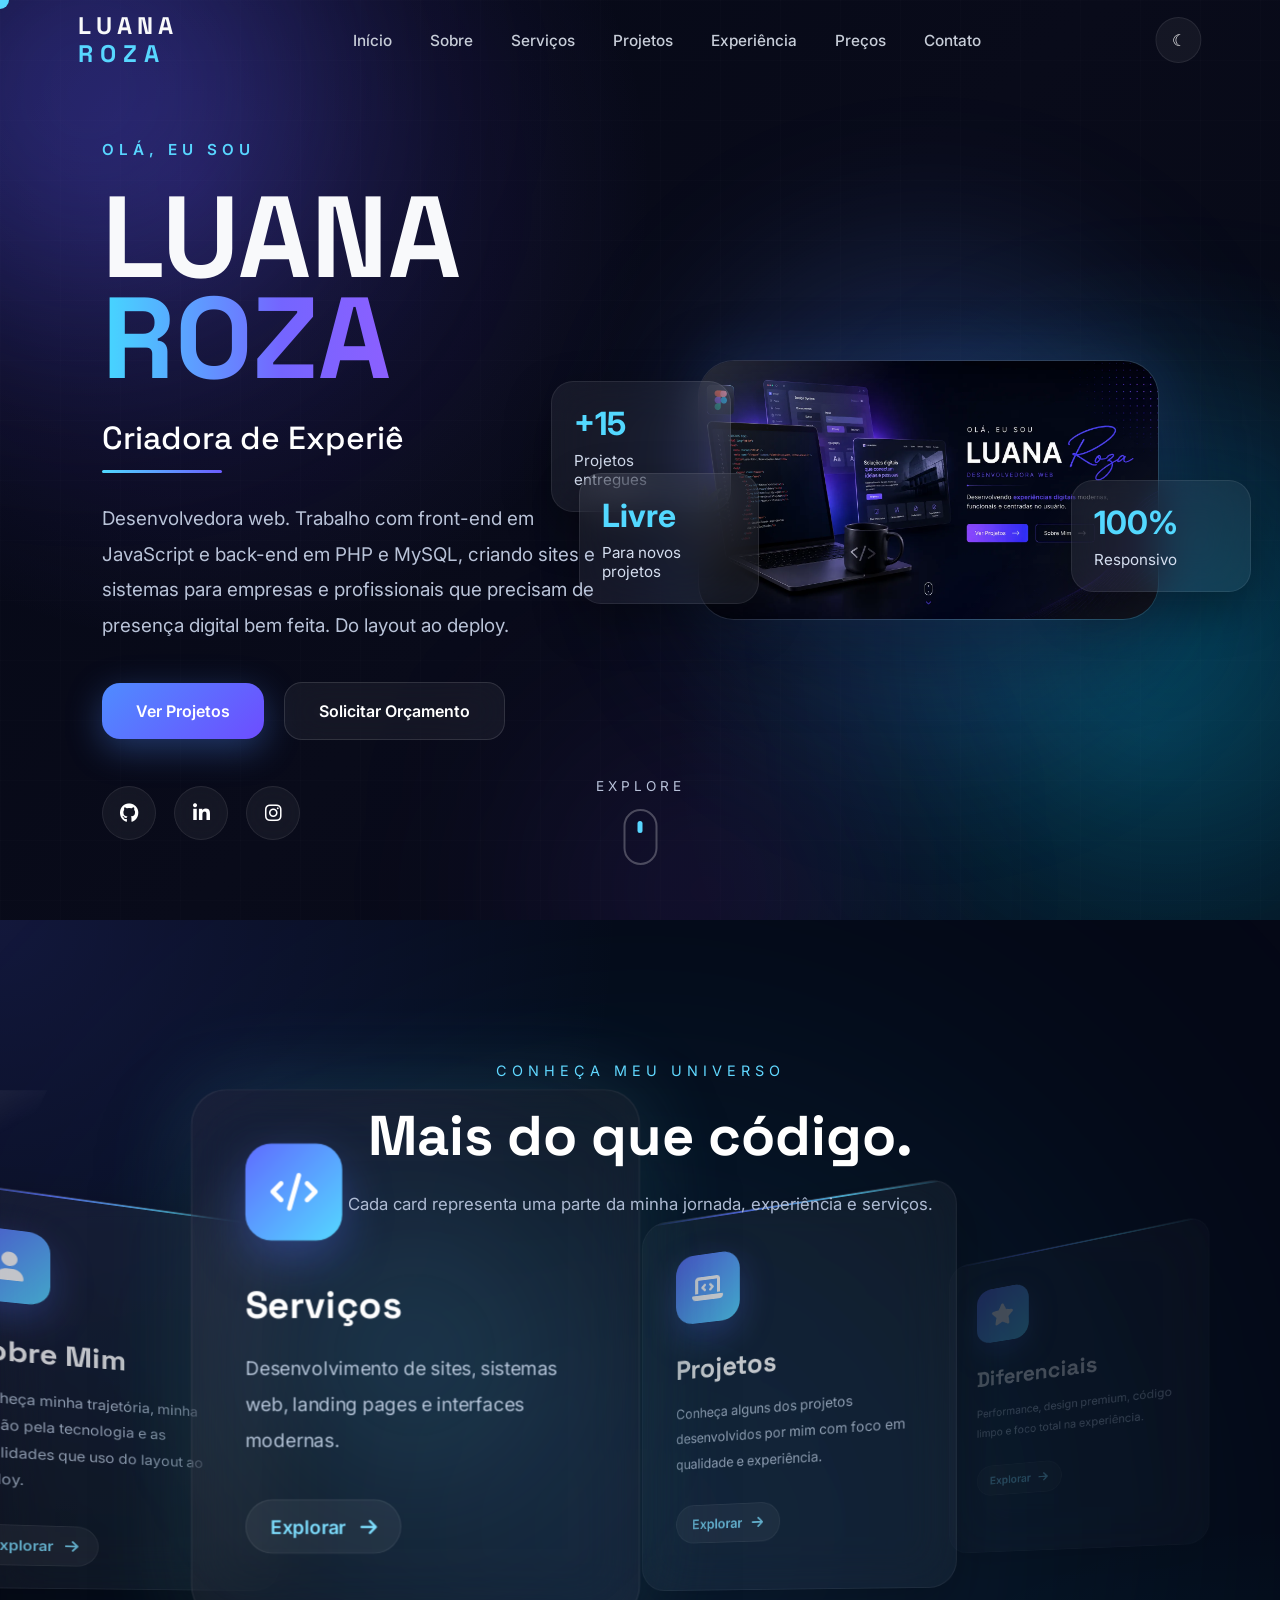
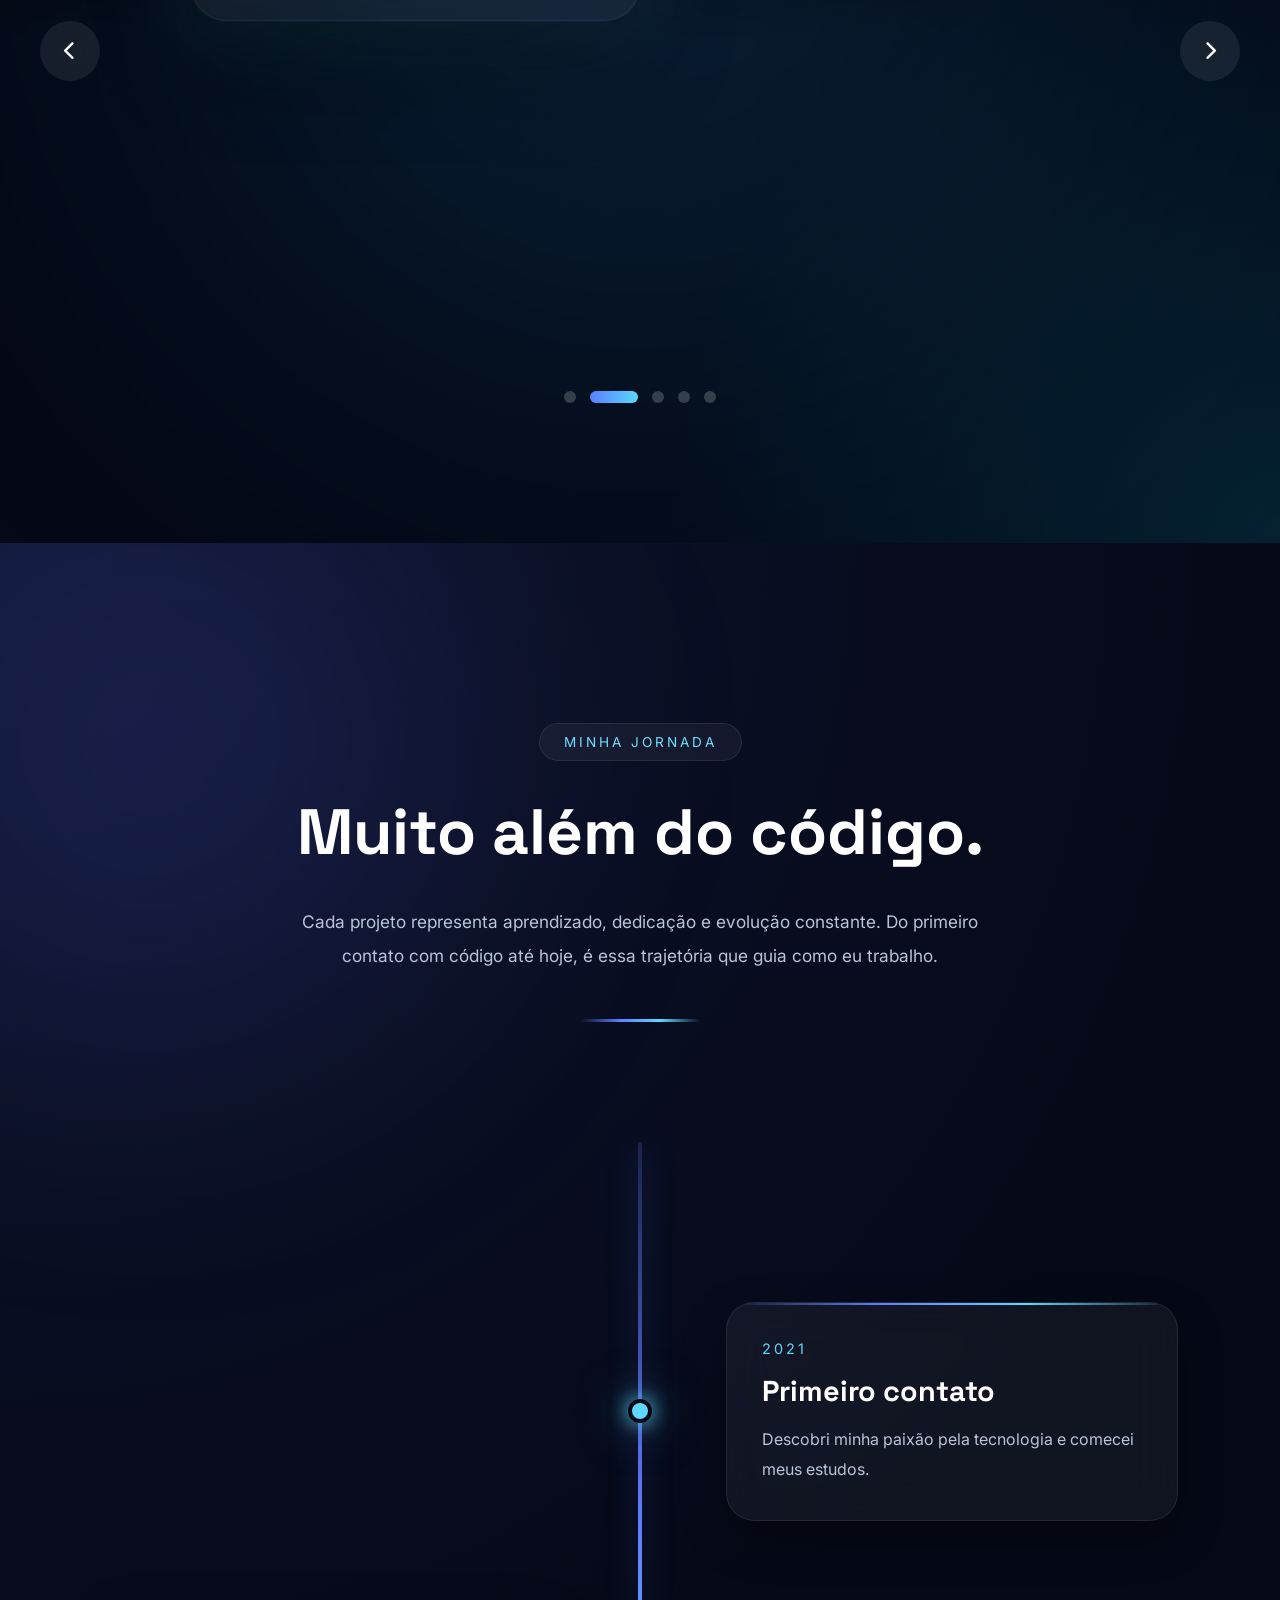
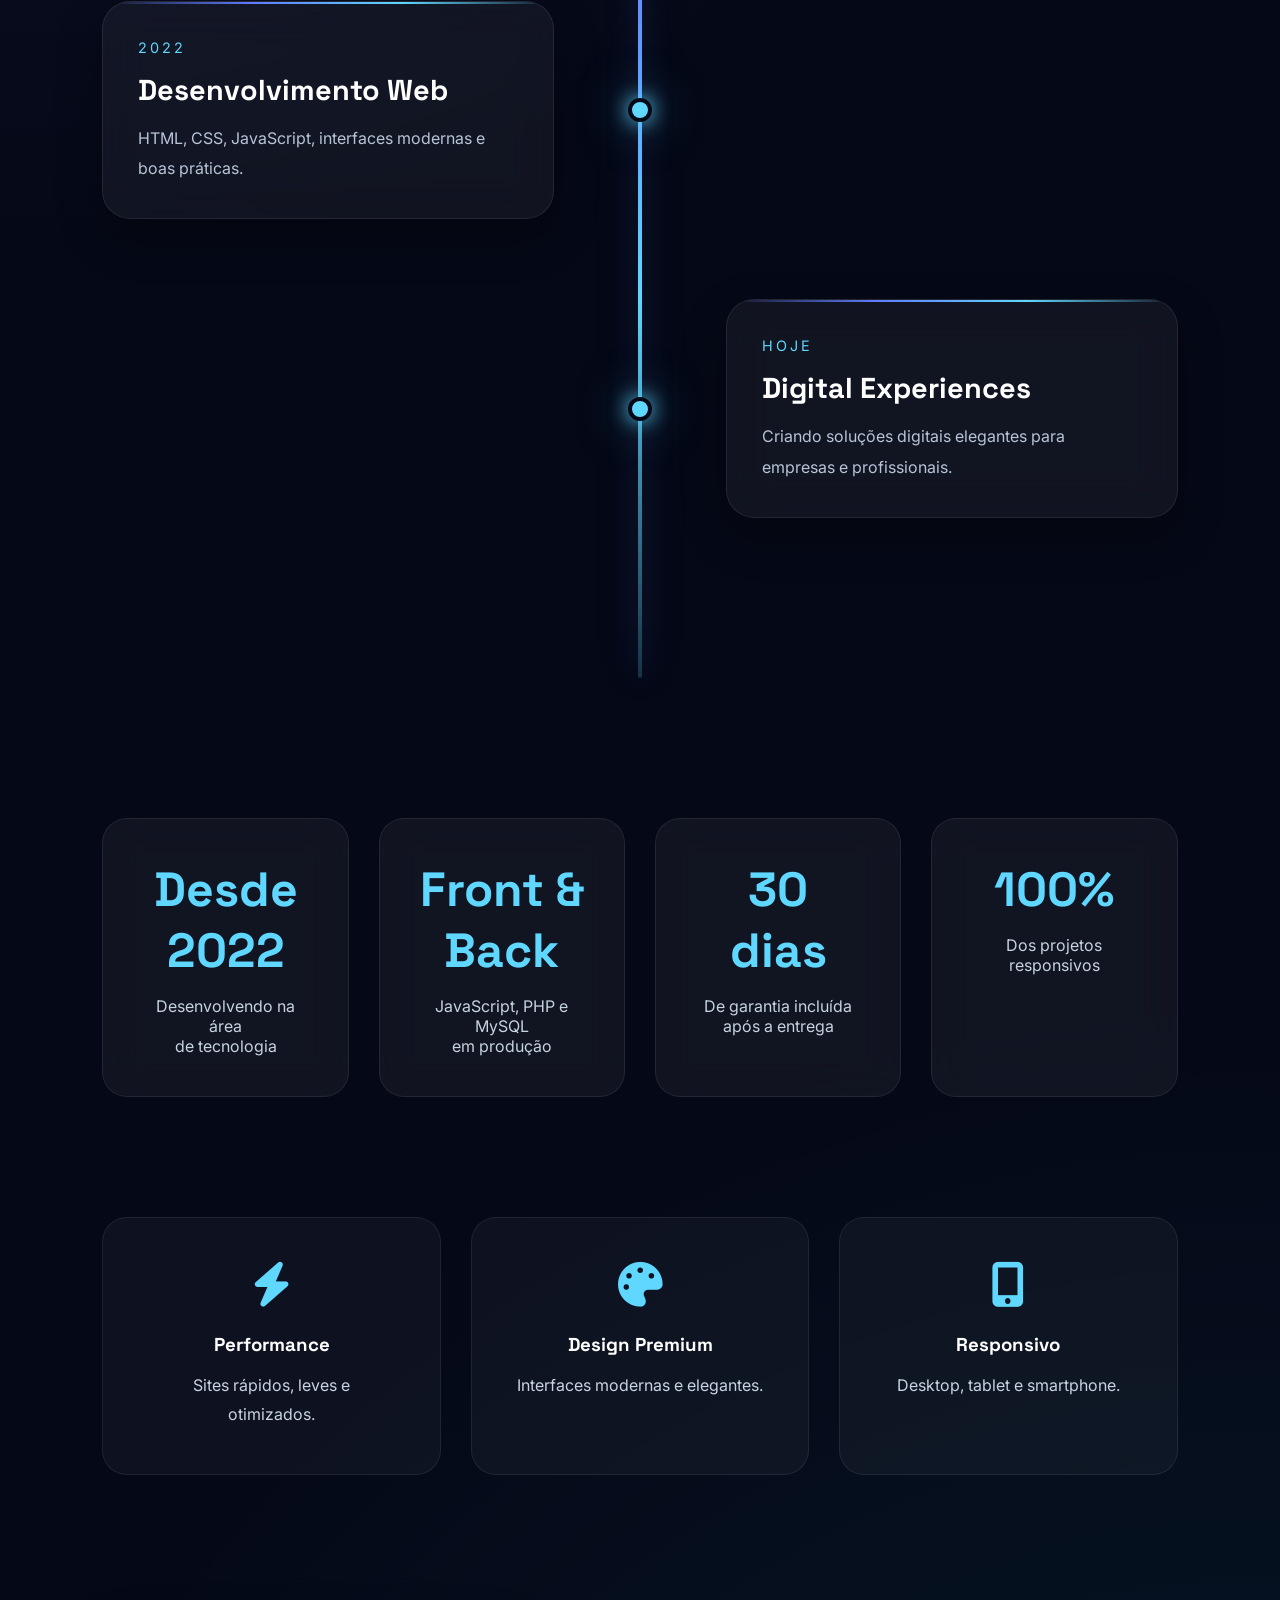
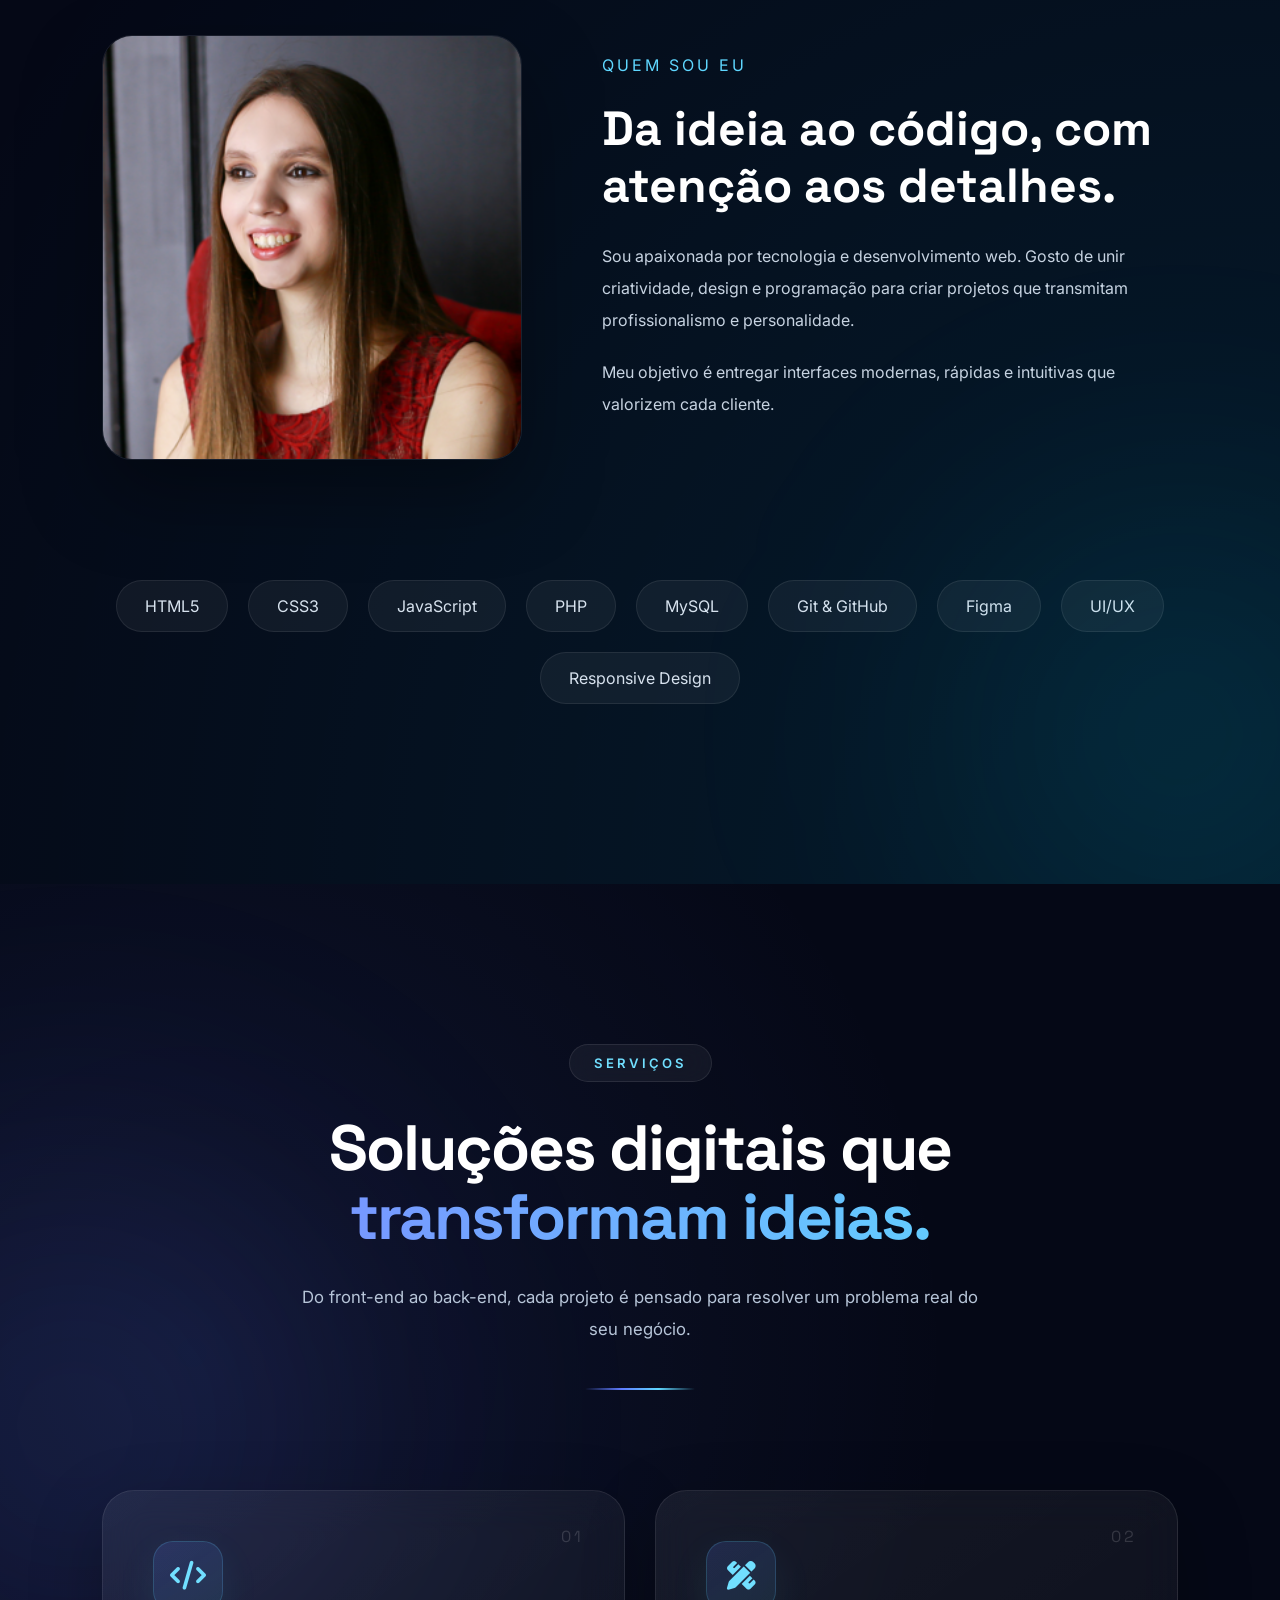
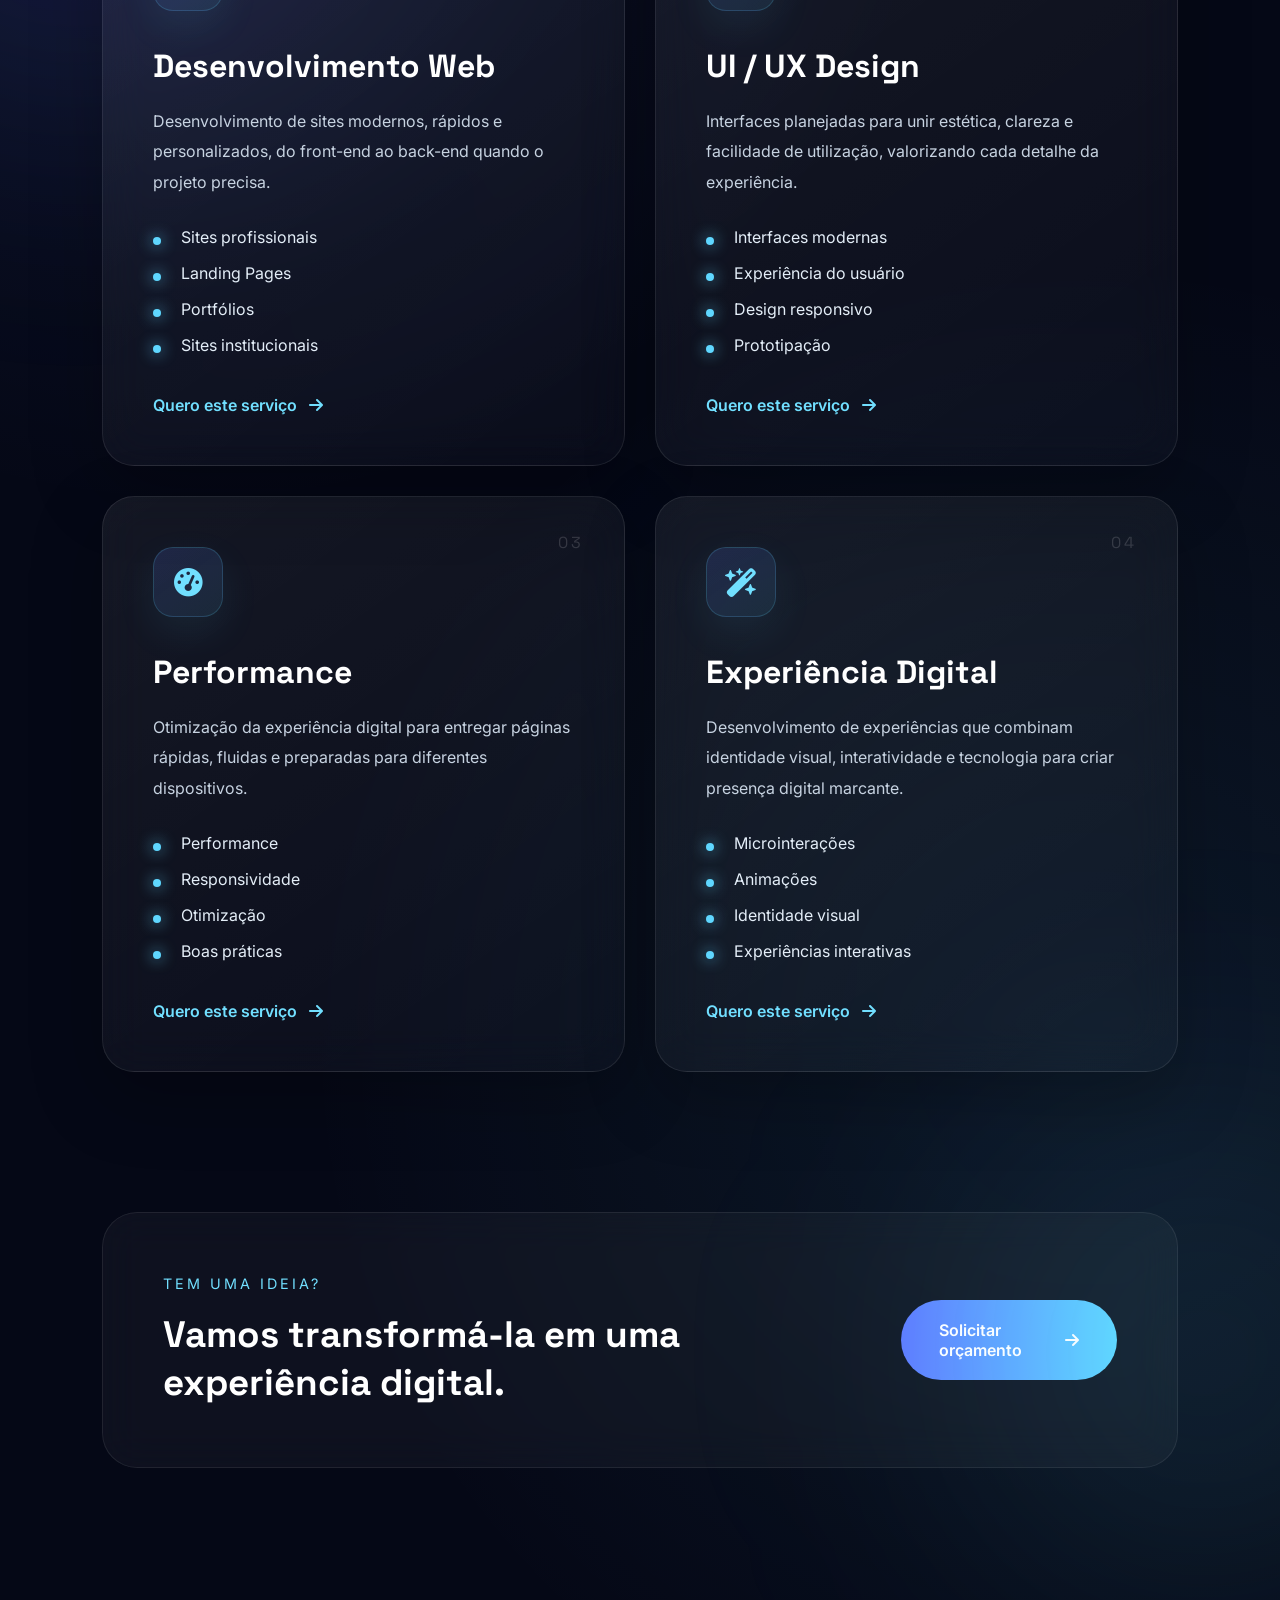
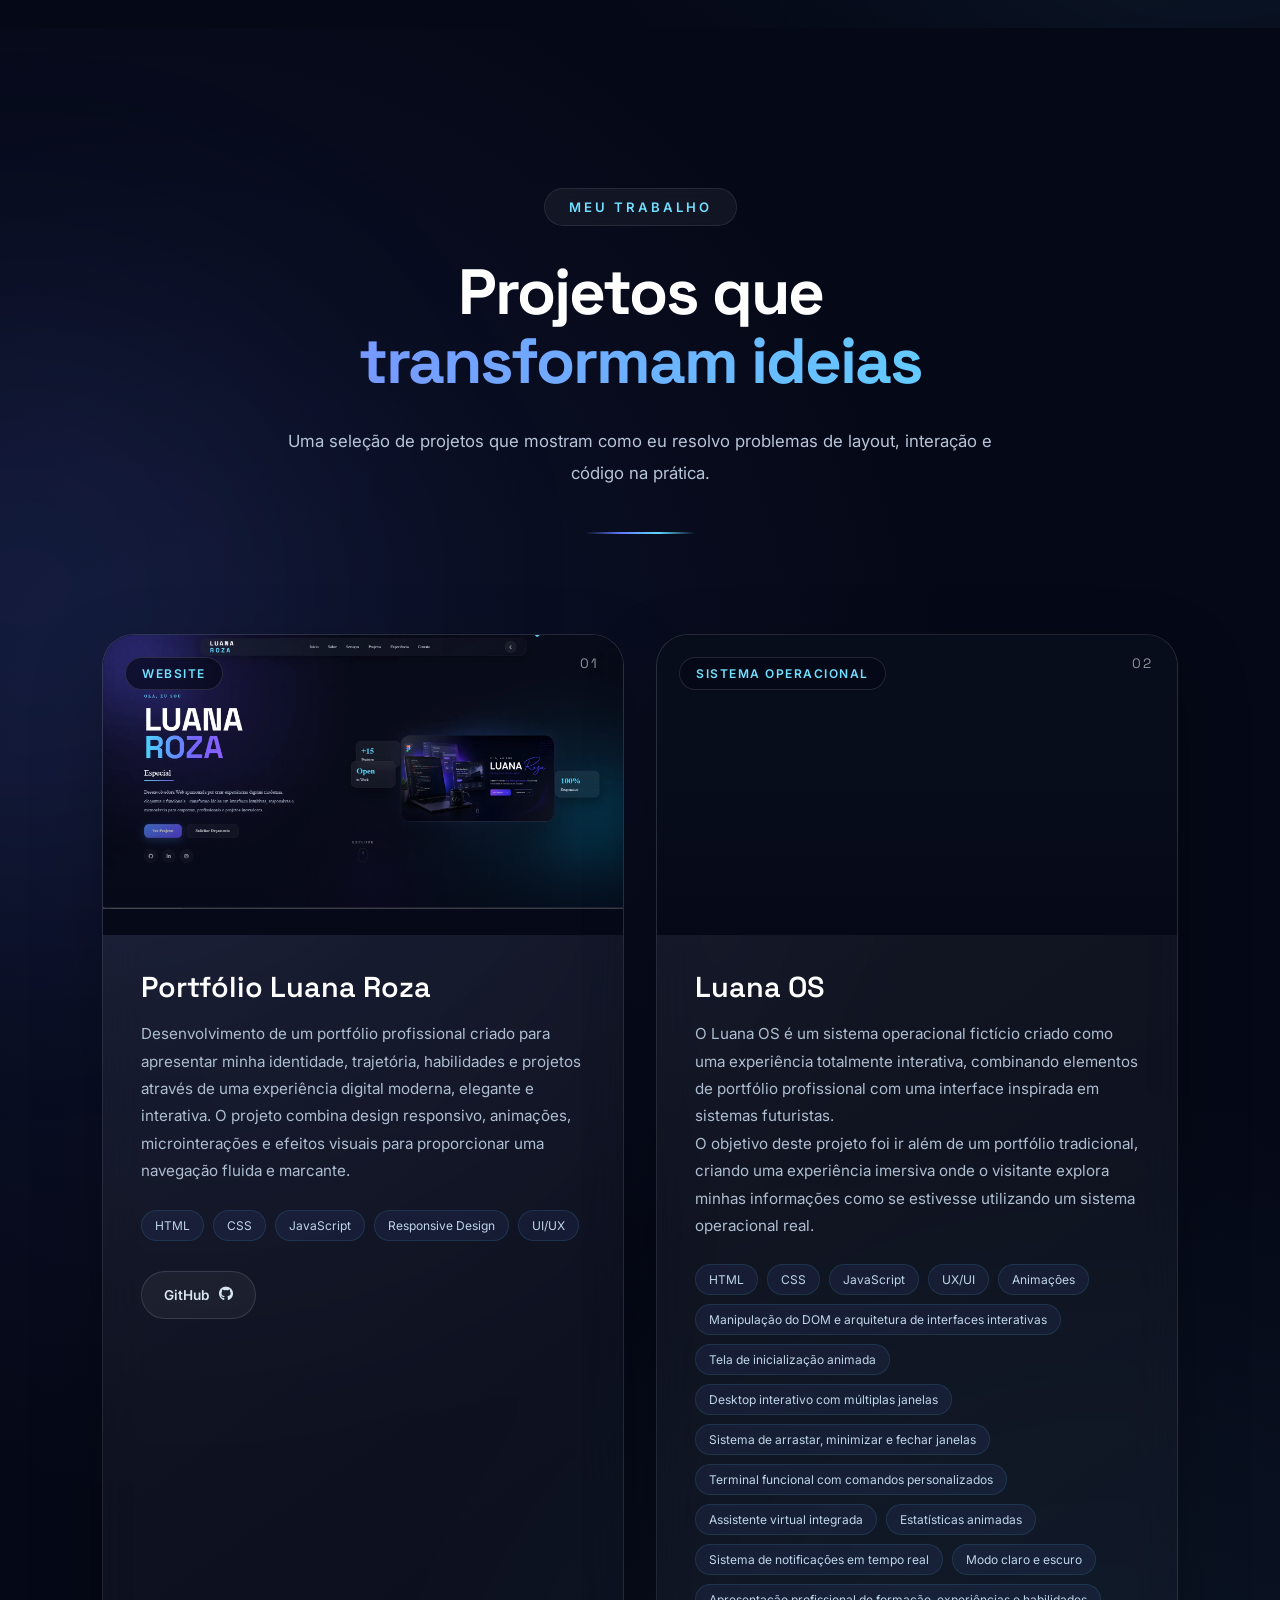
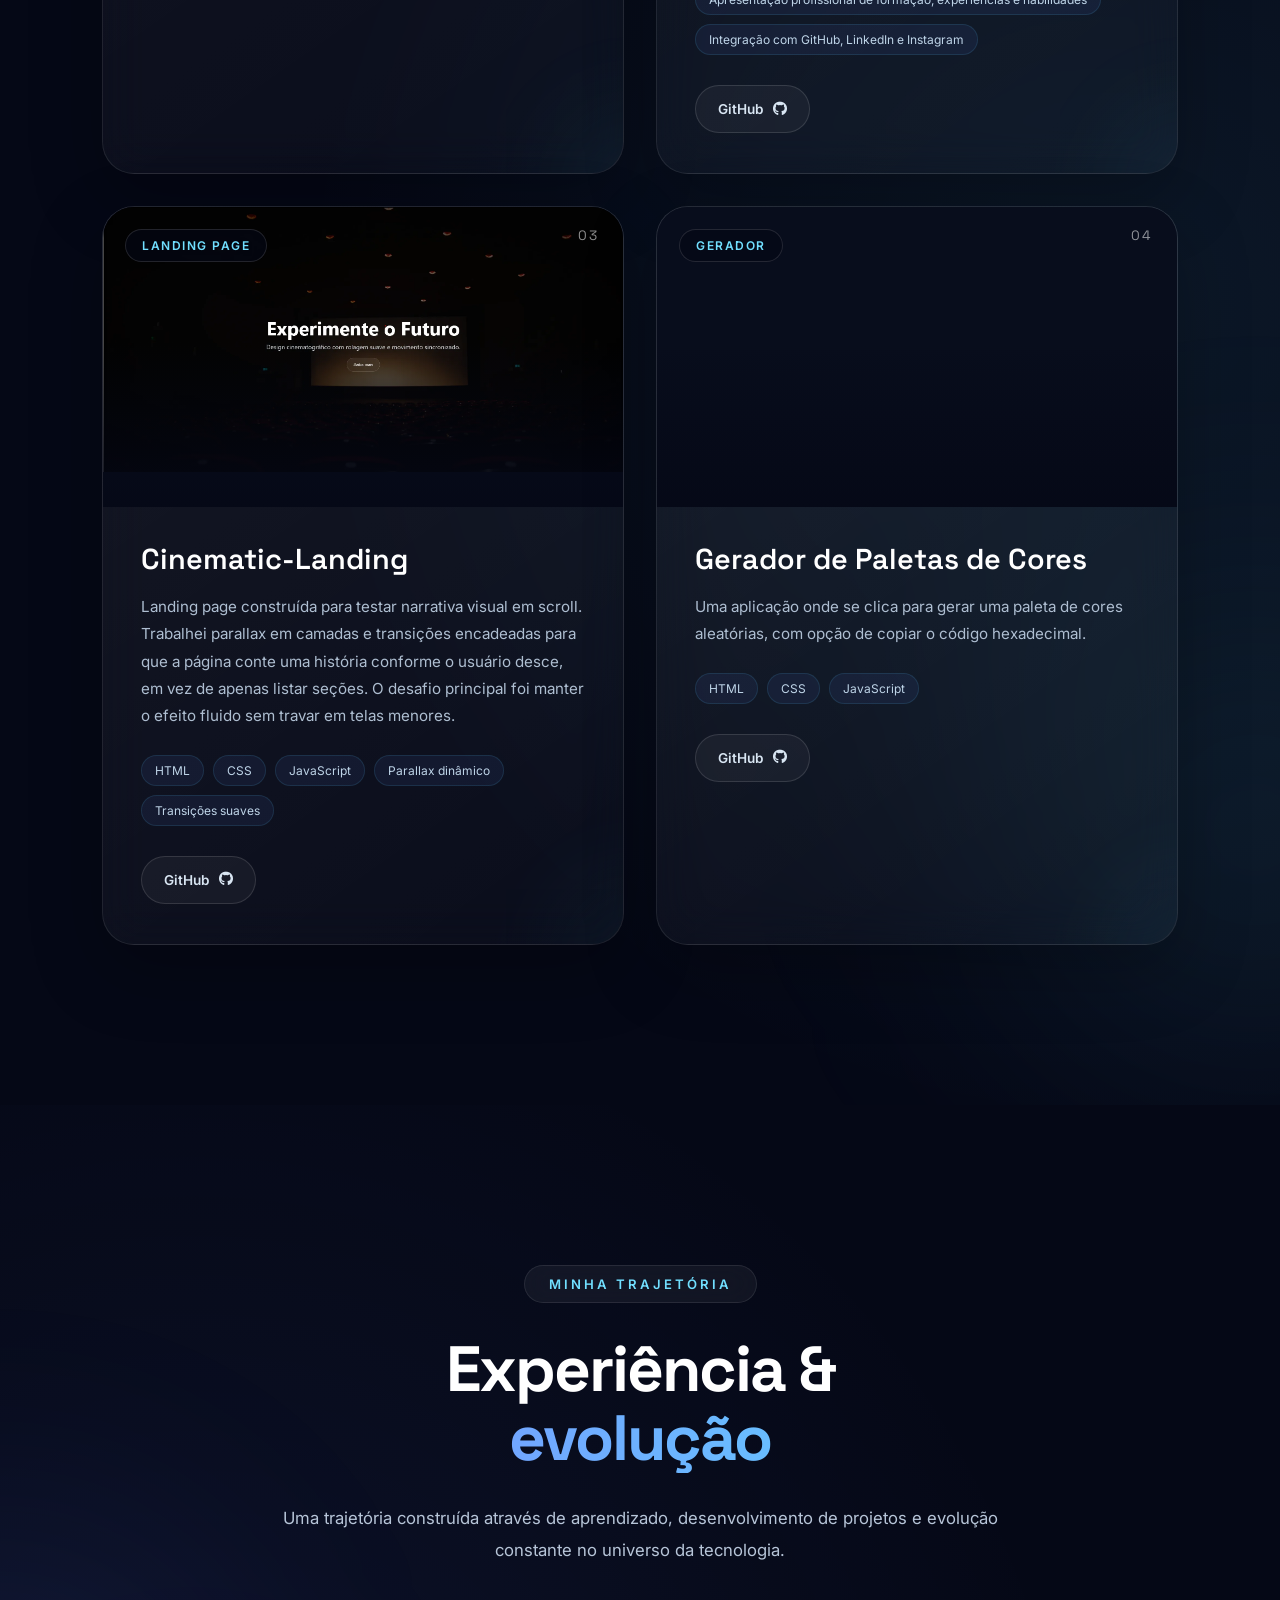
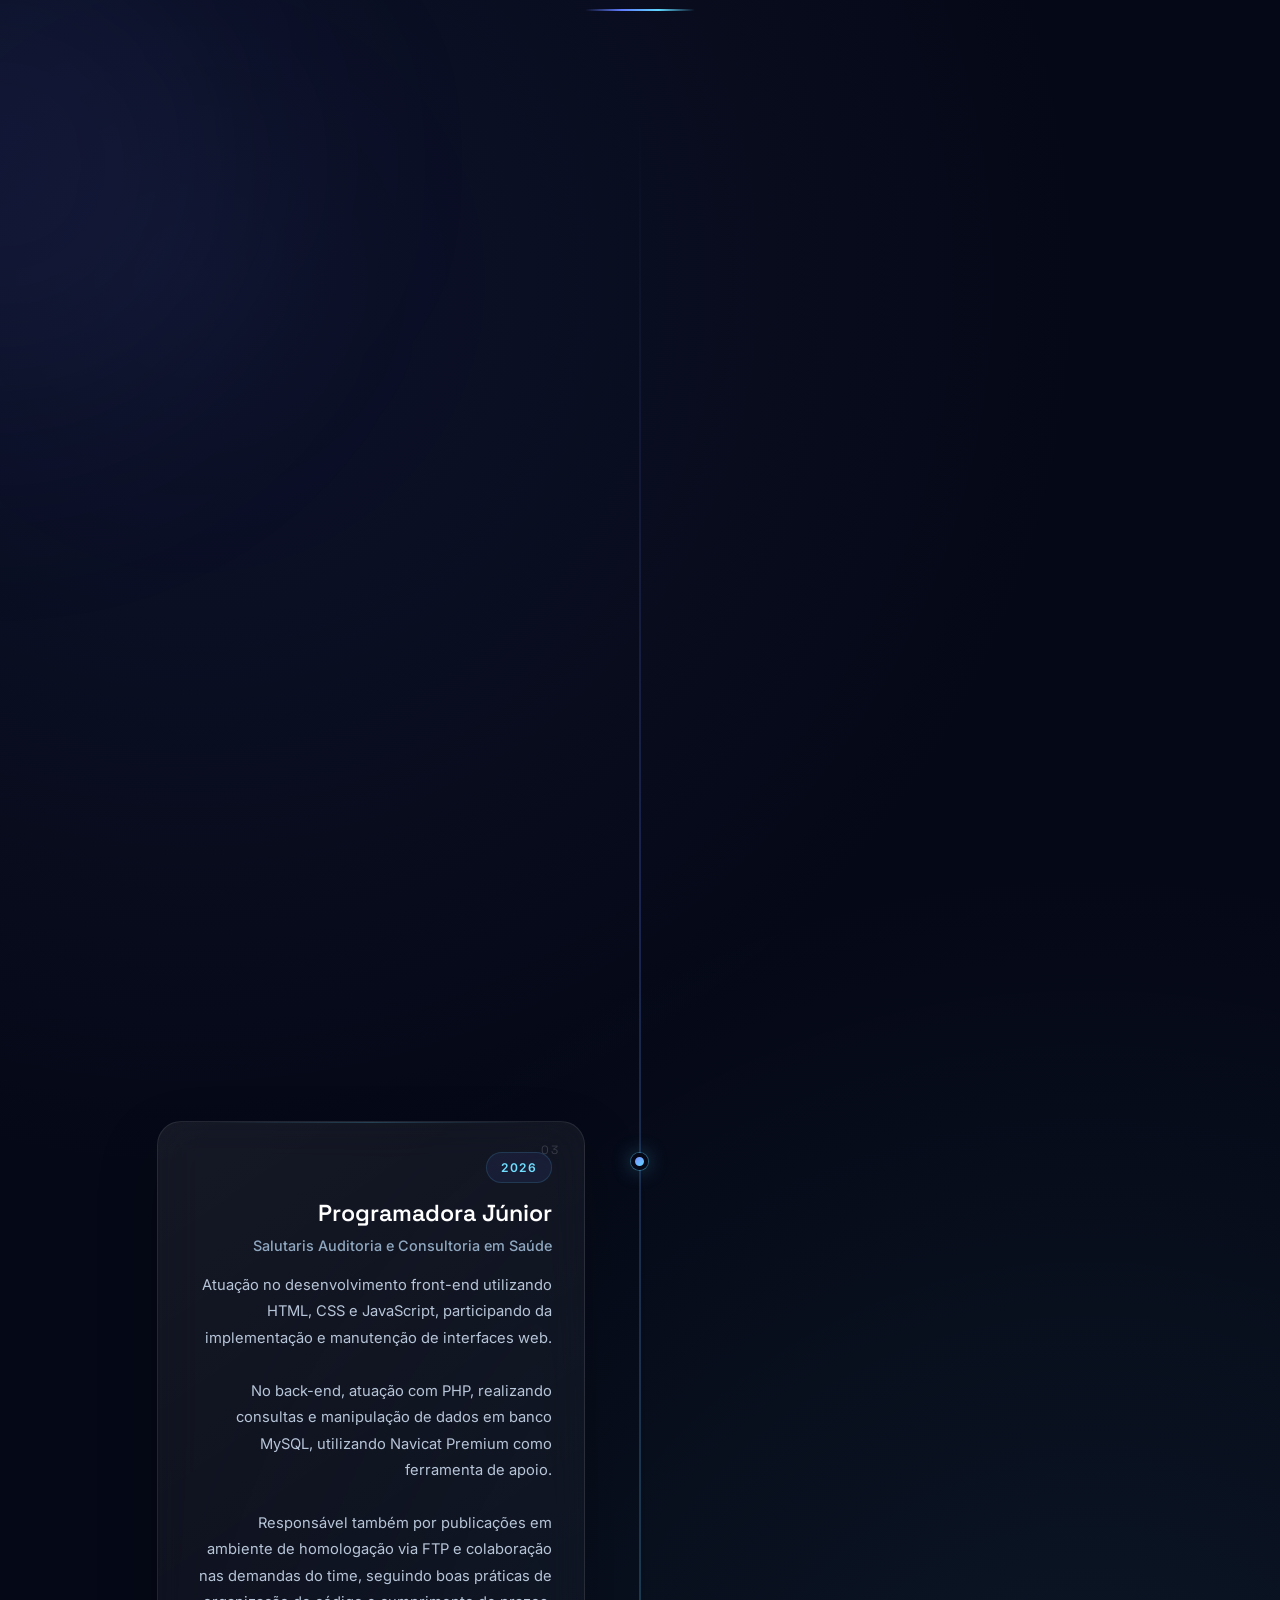
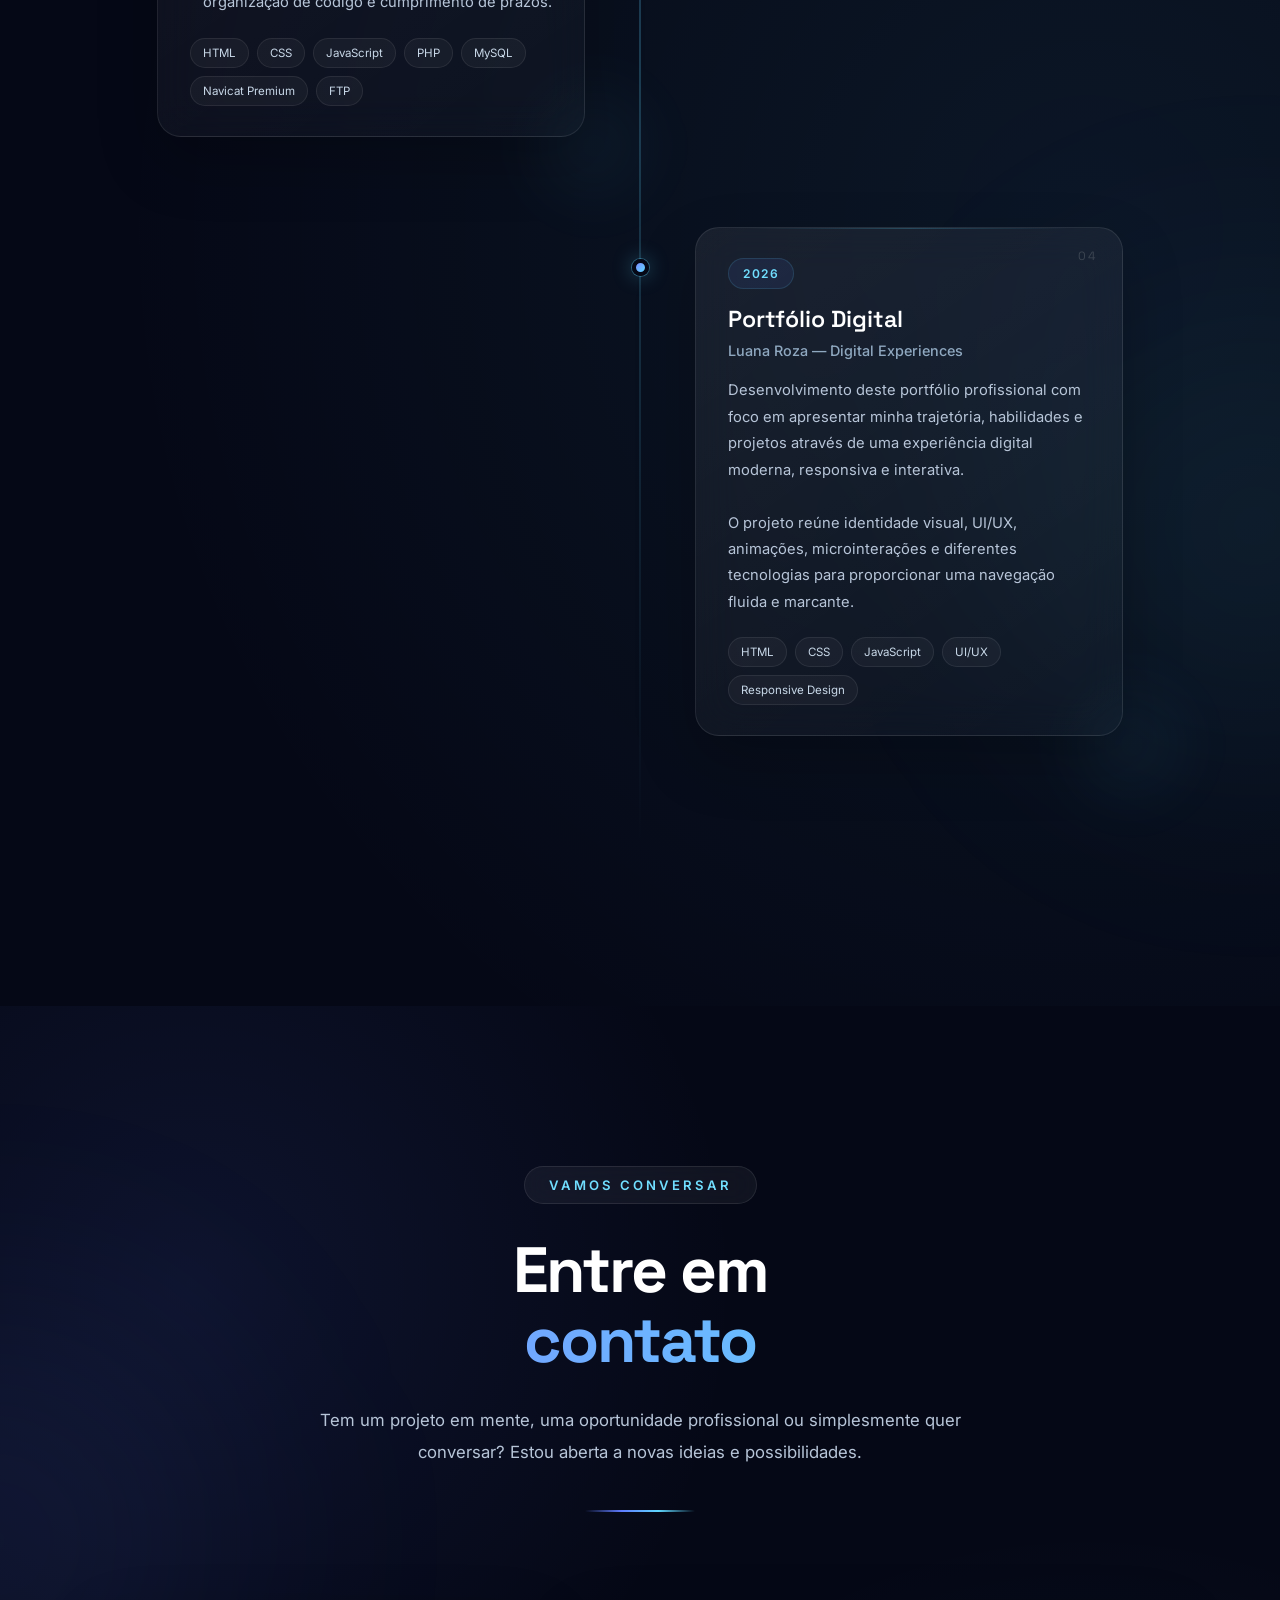
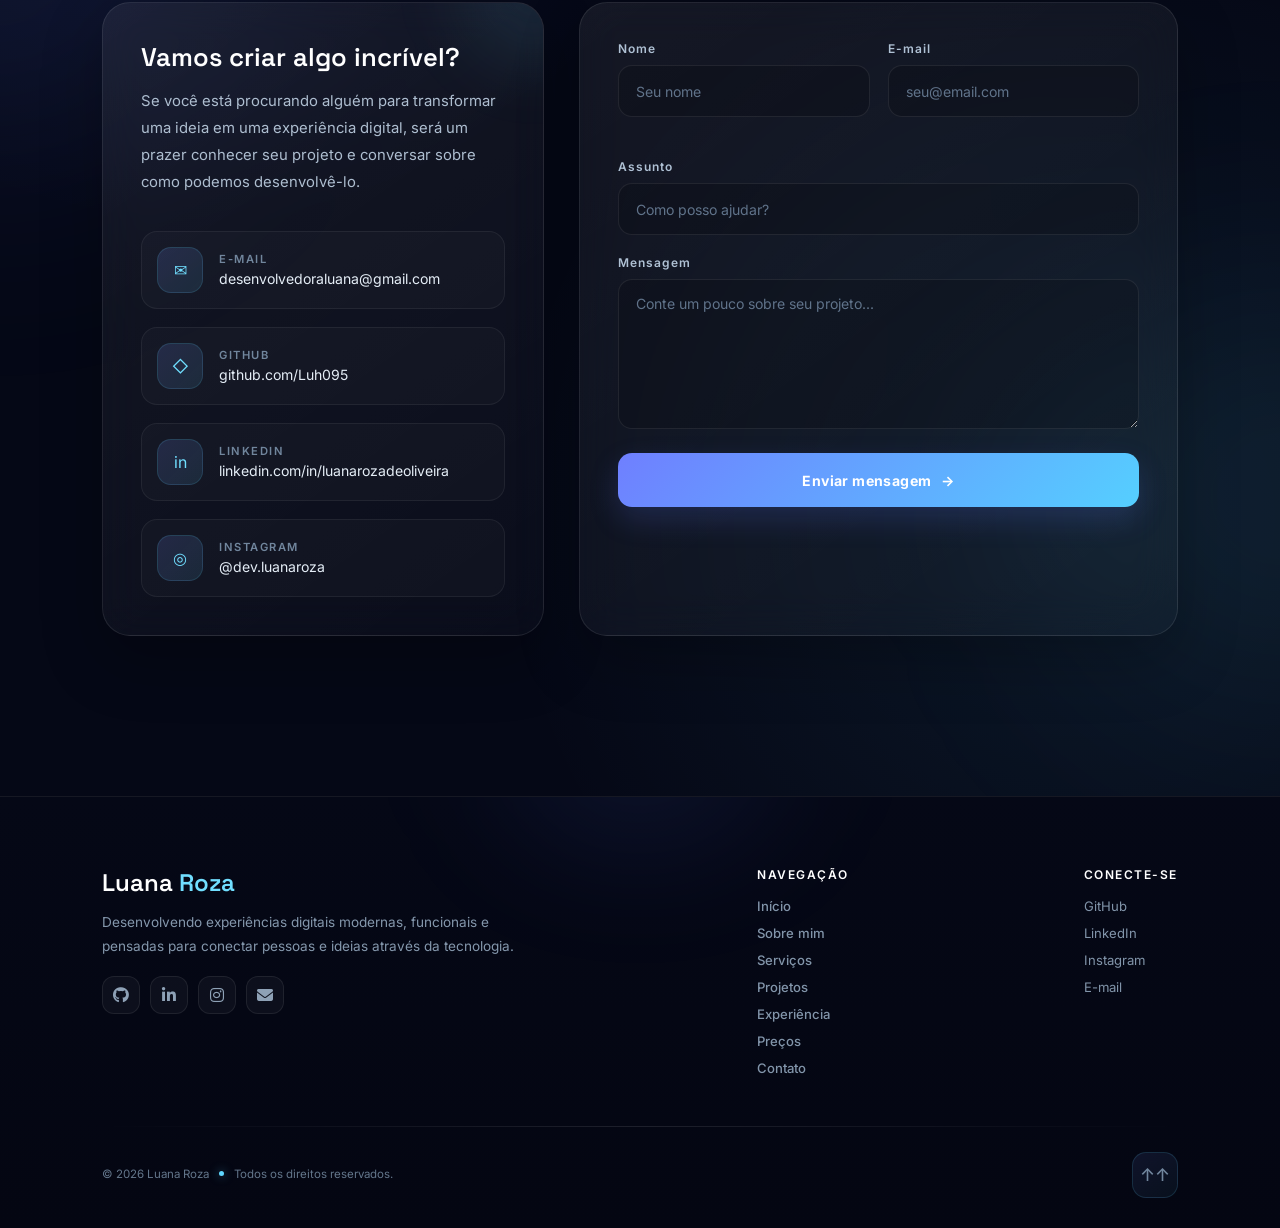
==== commit 129c75ef: "Add files via upload" ====
--- a/index.html
+++ b/index.html
@@ -14,17 +14,17 @@
     <meta name="author" content="Luana Roza">
 
     <link rel="icon" href="assets/favicon.png" type="image/png">
-    <link rel="canonical" href="https://SEUDOMINIO.com.br/">
+    <link rel="canonical" href="https://luh095.github.io/Luana-Roza---Digital-Experiences/">
 
     <!-- Compartilhamento -->
 
     <meta property="og:type" content="website">
     <meta property="og:locale" content="pt_BR">
-    <meta property="og:url" content="https://SEUDOMINIO.com.br/">
+    <meta property="og:url" content="https://luh095.github.io/Luana-Roza---Digital-Experiences/">
     <meta property="og:title" content="Luana Roza | Desenvolvedora Web">
     <meta property="og:description"
         content="Sites e sistemas web para empresas e profissionais. Front-end em JavaScript, back-end em PHP e MySQL.">
-    <meta property="og:image" content="https://SEUDOMINIO.com.br/assets/og-cover.png">
+    <meta property="og:image" content="https://luh095.github.io/Luana-Roza---Digital-Experiences/assets/og-cover.png">
     <meta name="twitter:card" content="summary_large_image">
 
     <!-- Google Fonts -->
@@ -1093,7 +1093,7 @@
                 <div class="project-links">
 
                     <a
-                        href="#"
+                        href="https://github.com/Luh095/Luana-Roza---Digital-Experiences"
                         class="project-link secondary"
                         target="_blank"
                         rel="noopener noreferrer"
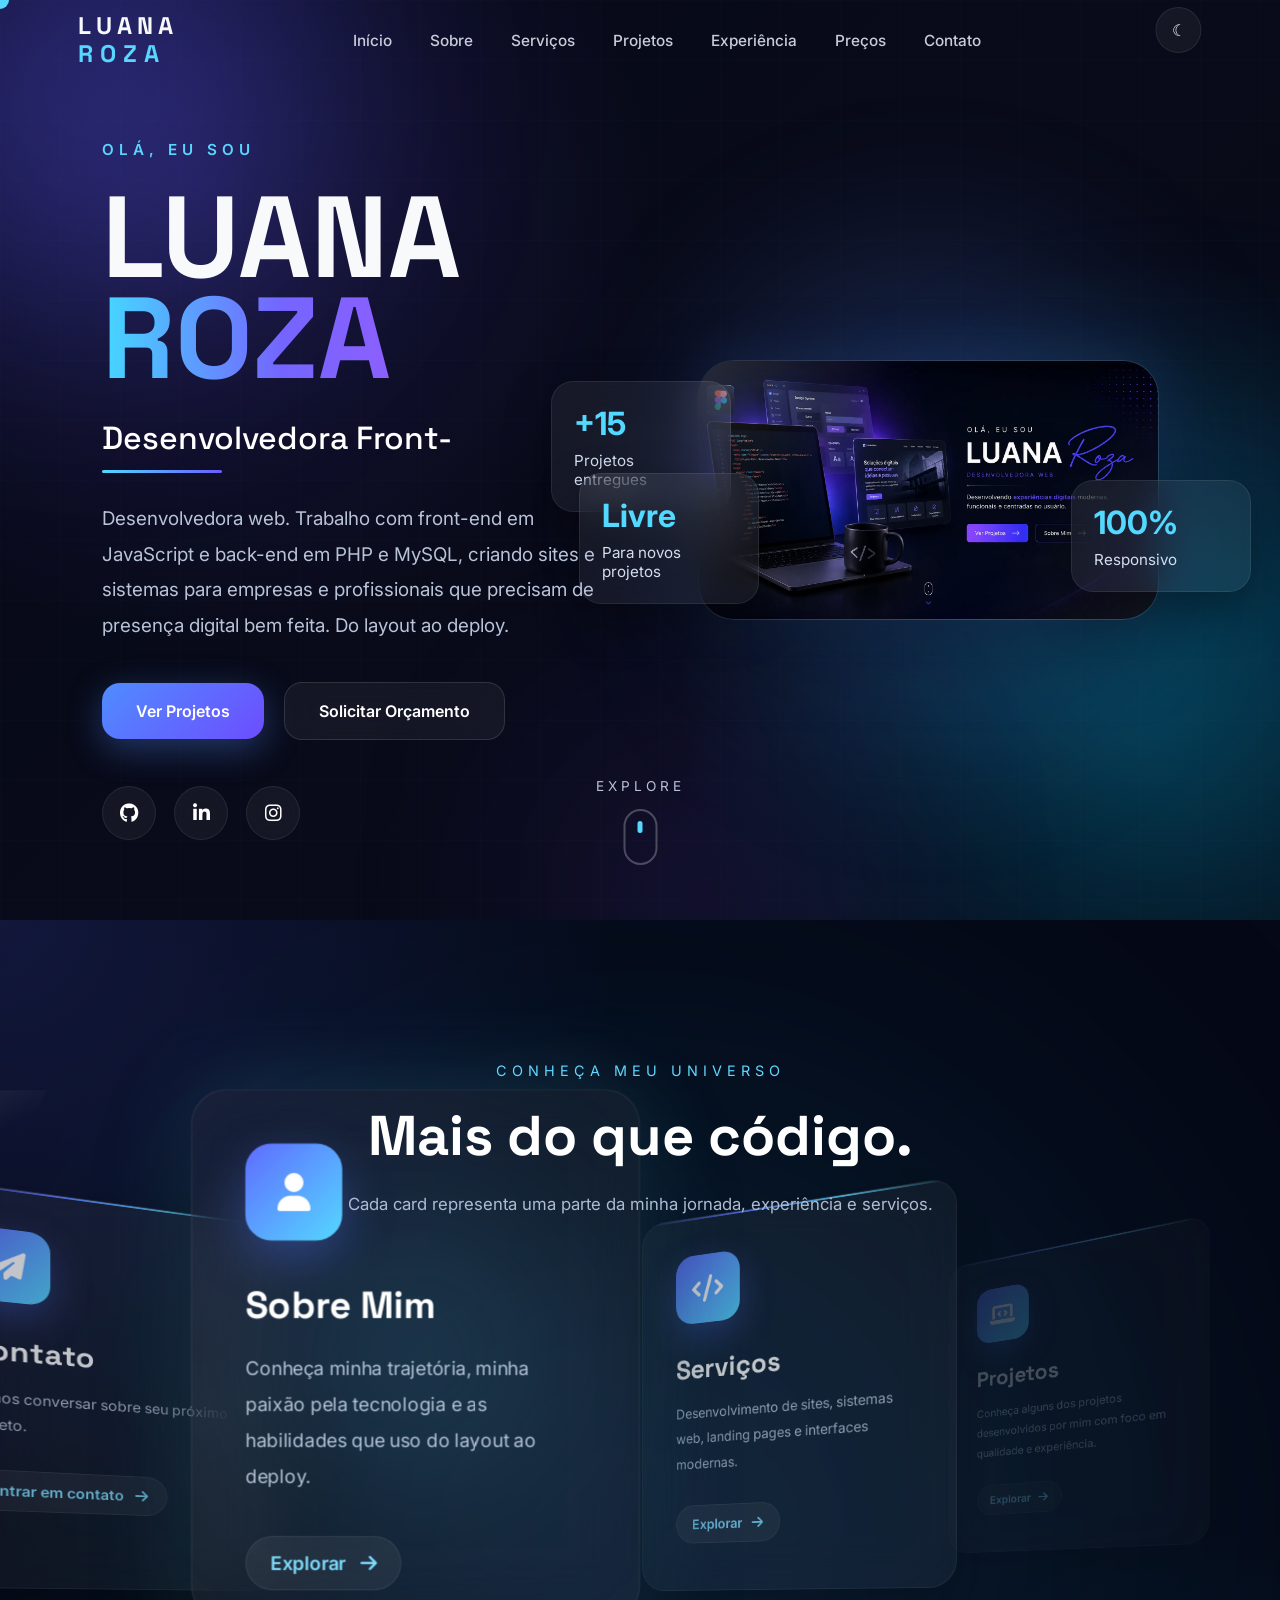
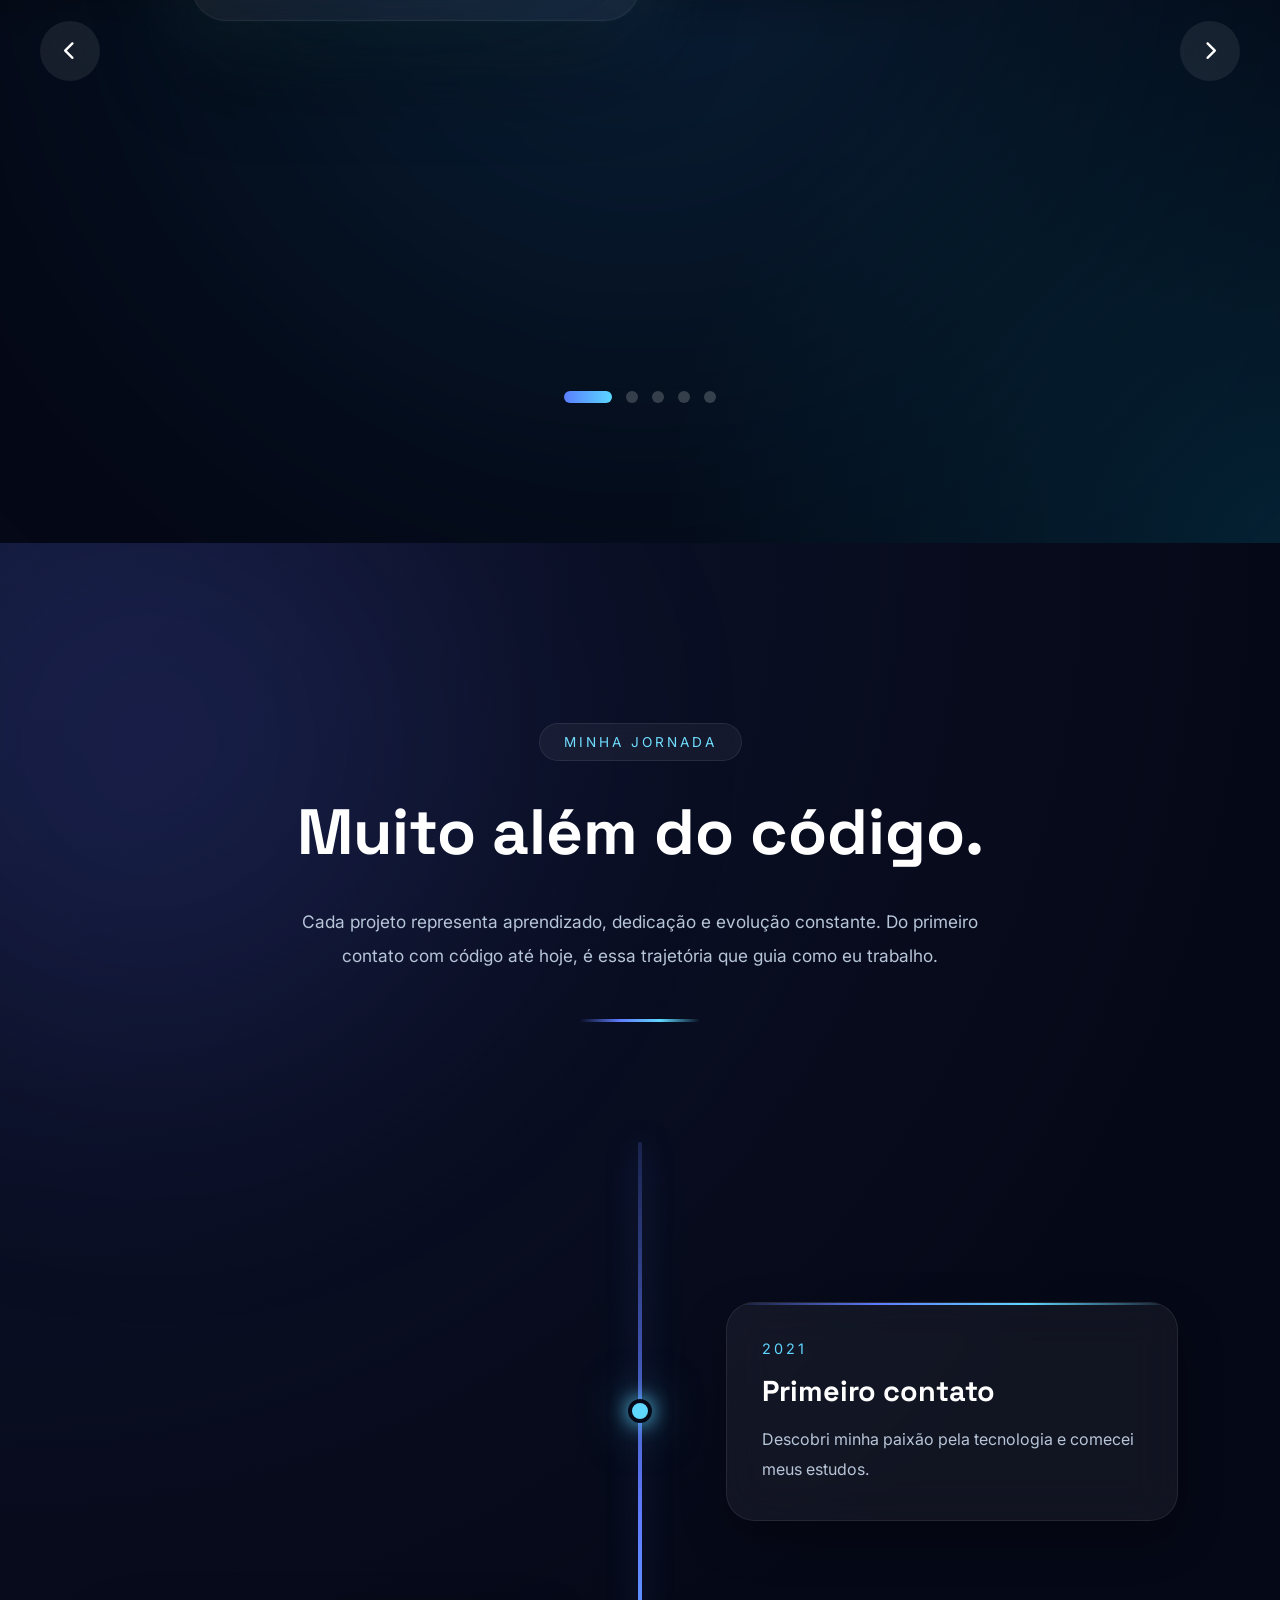
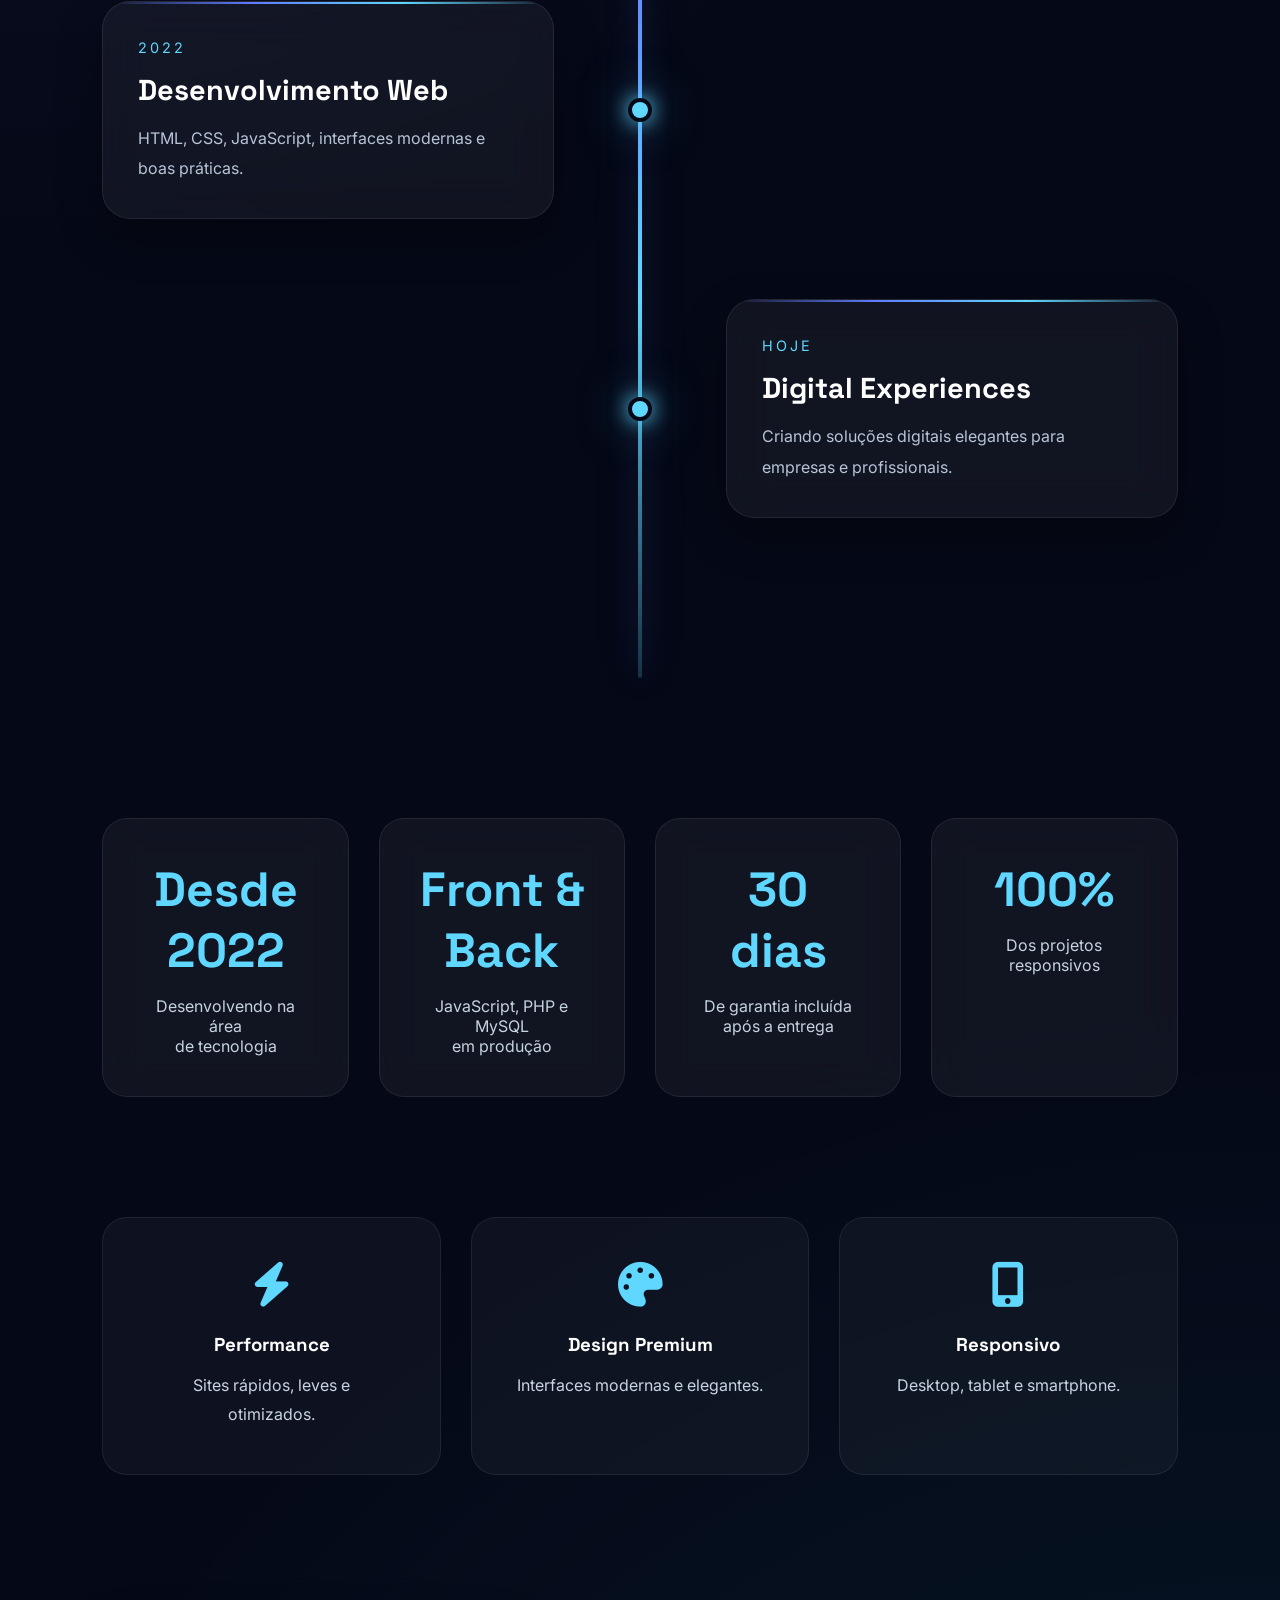
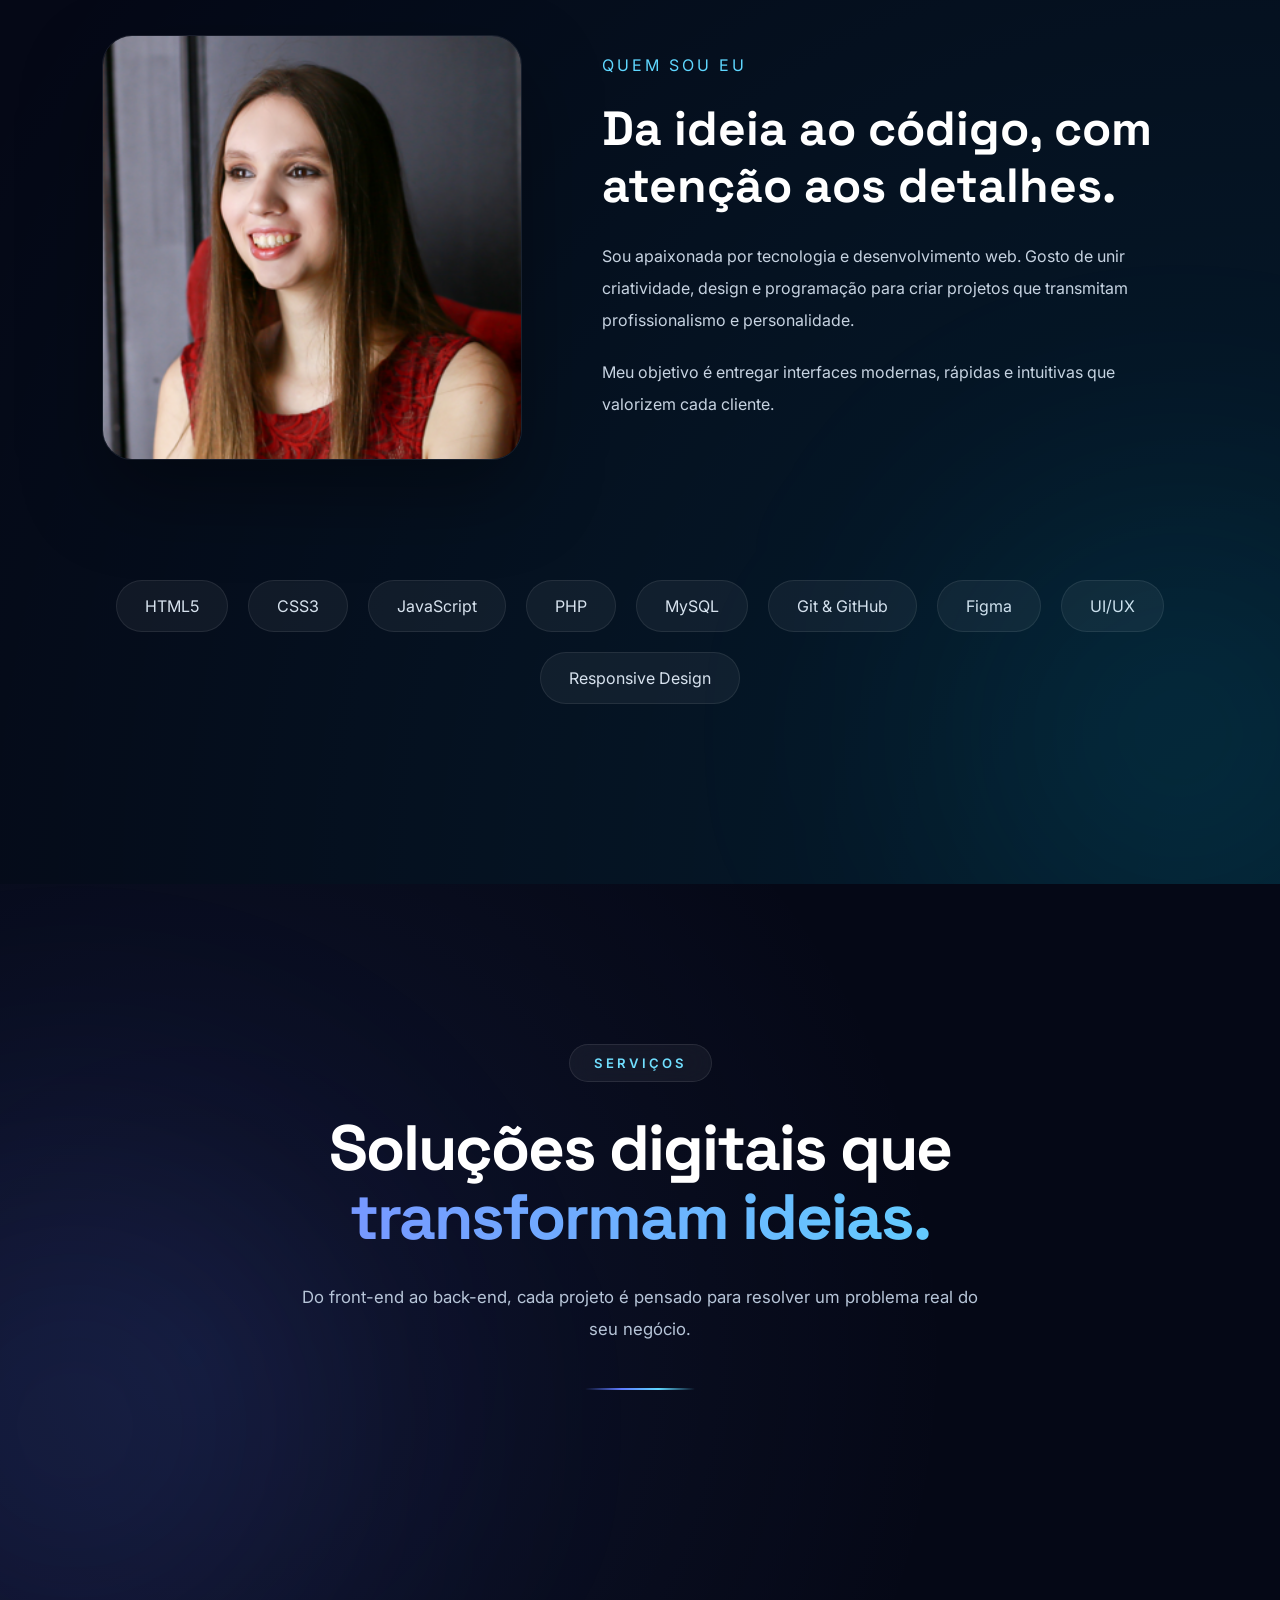
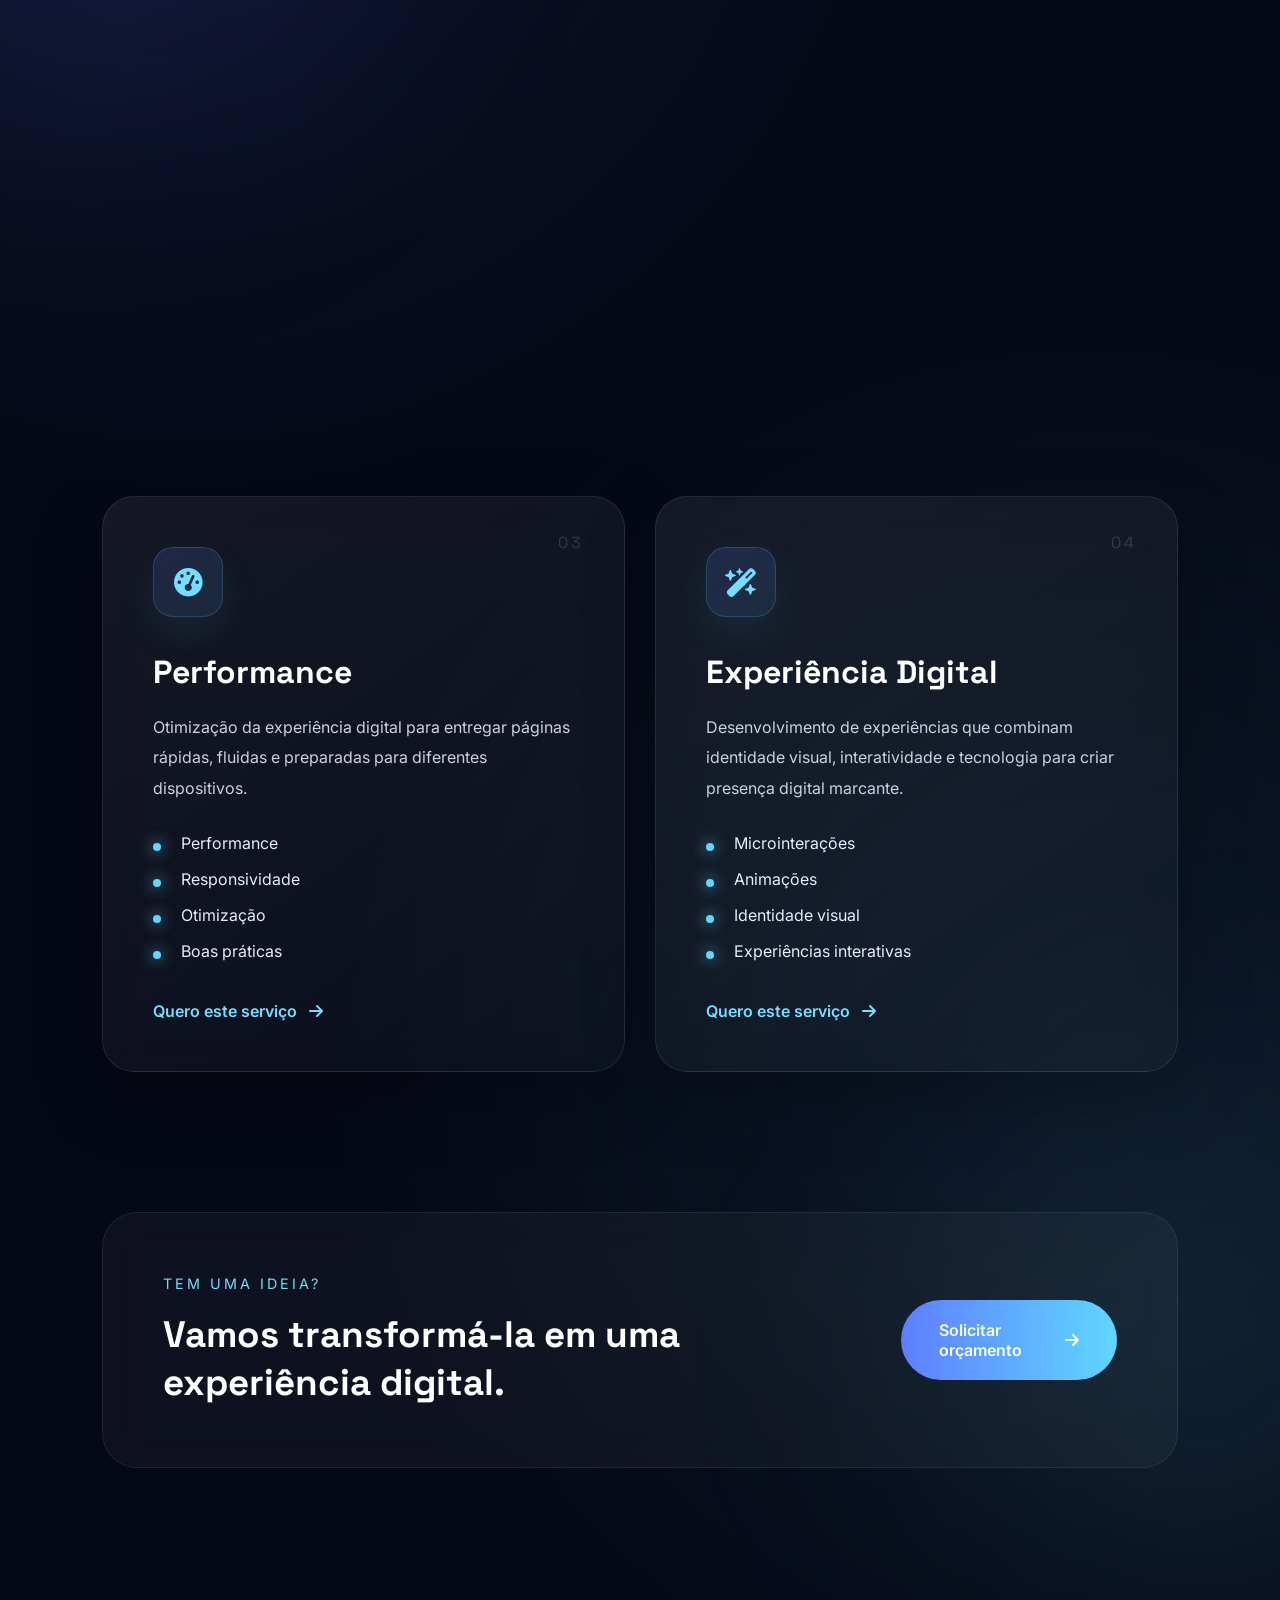
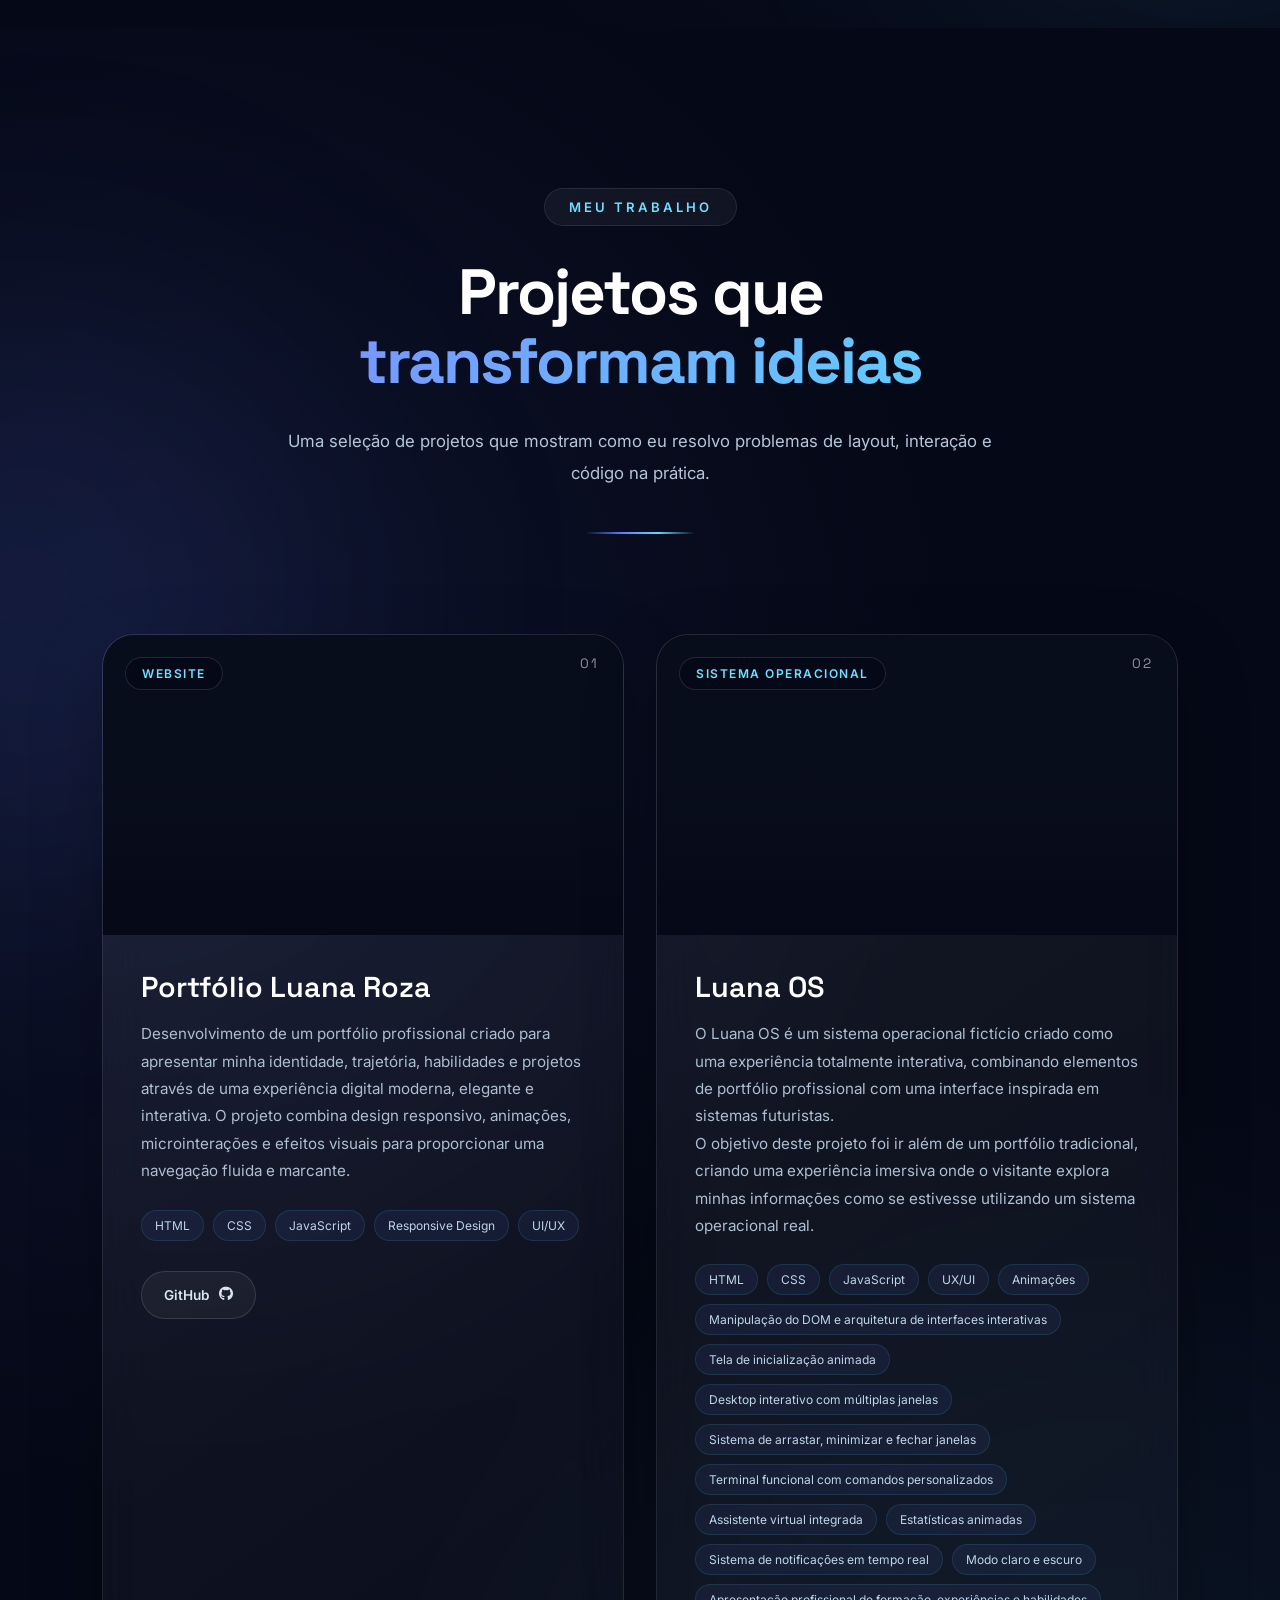
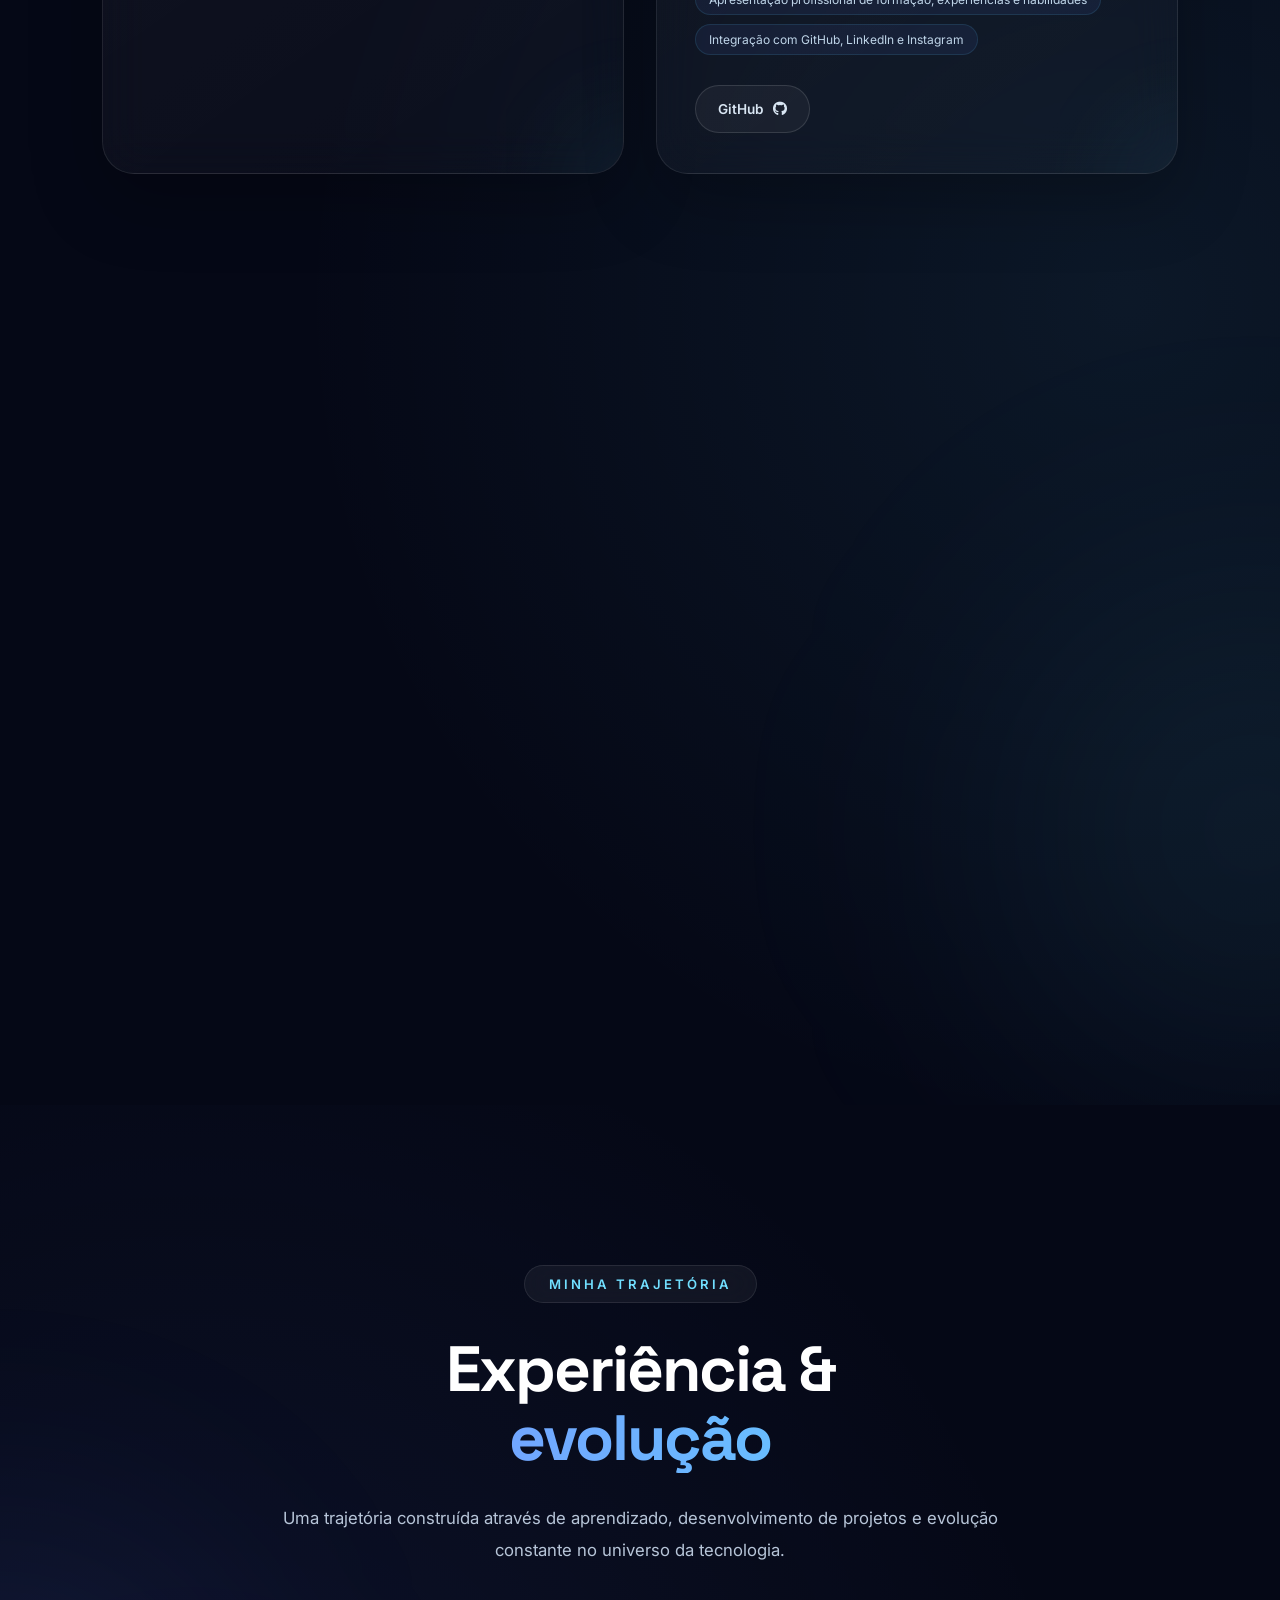
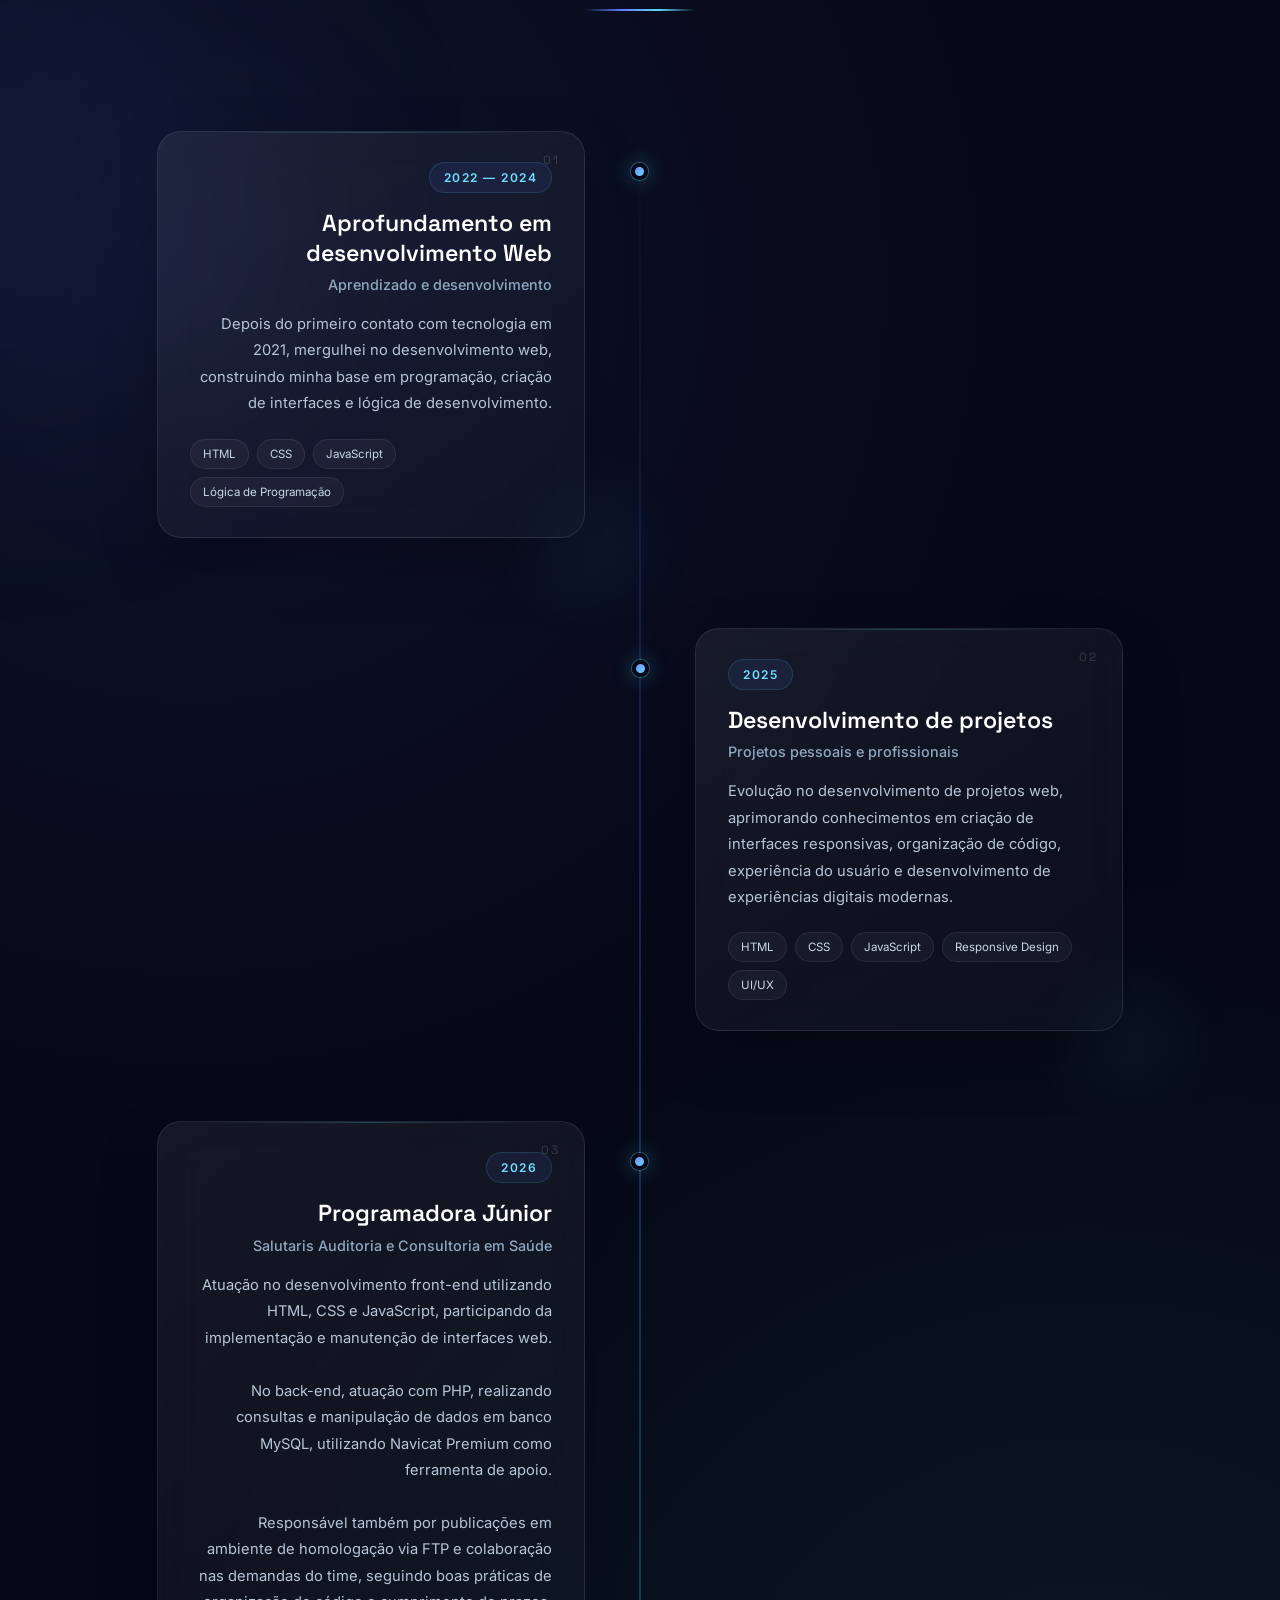
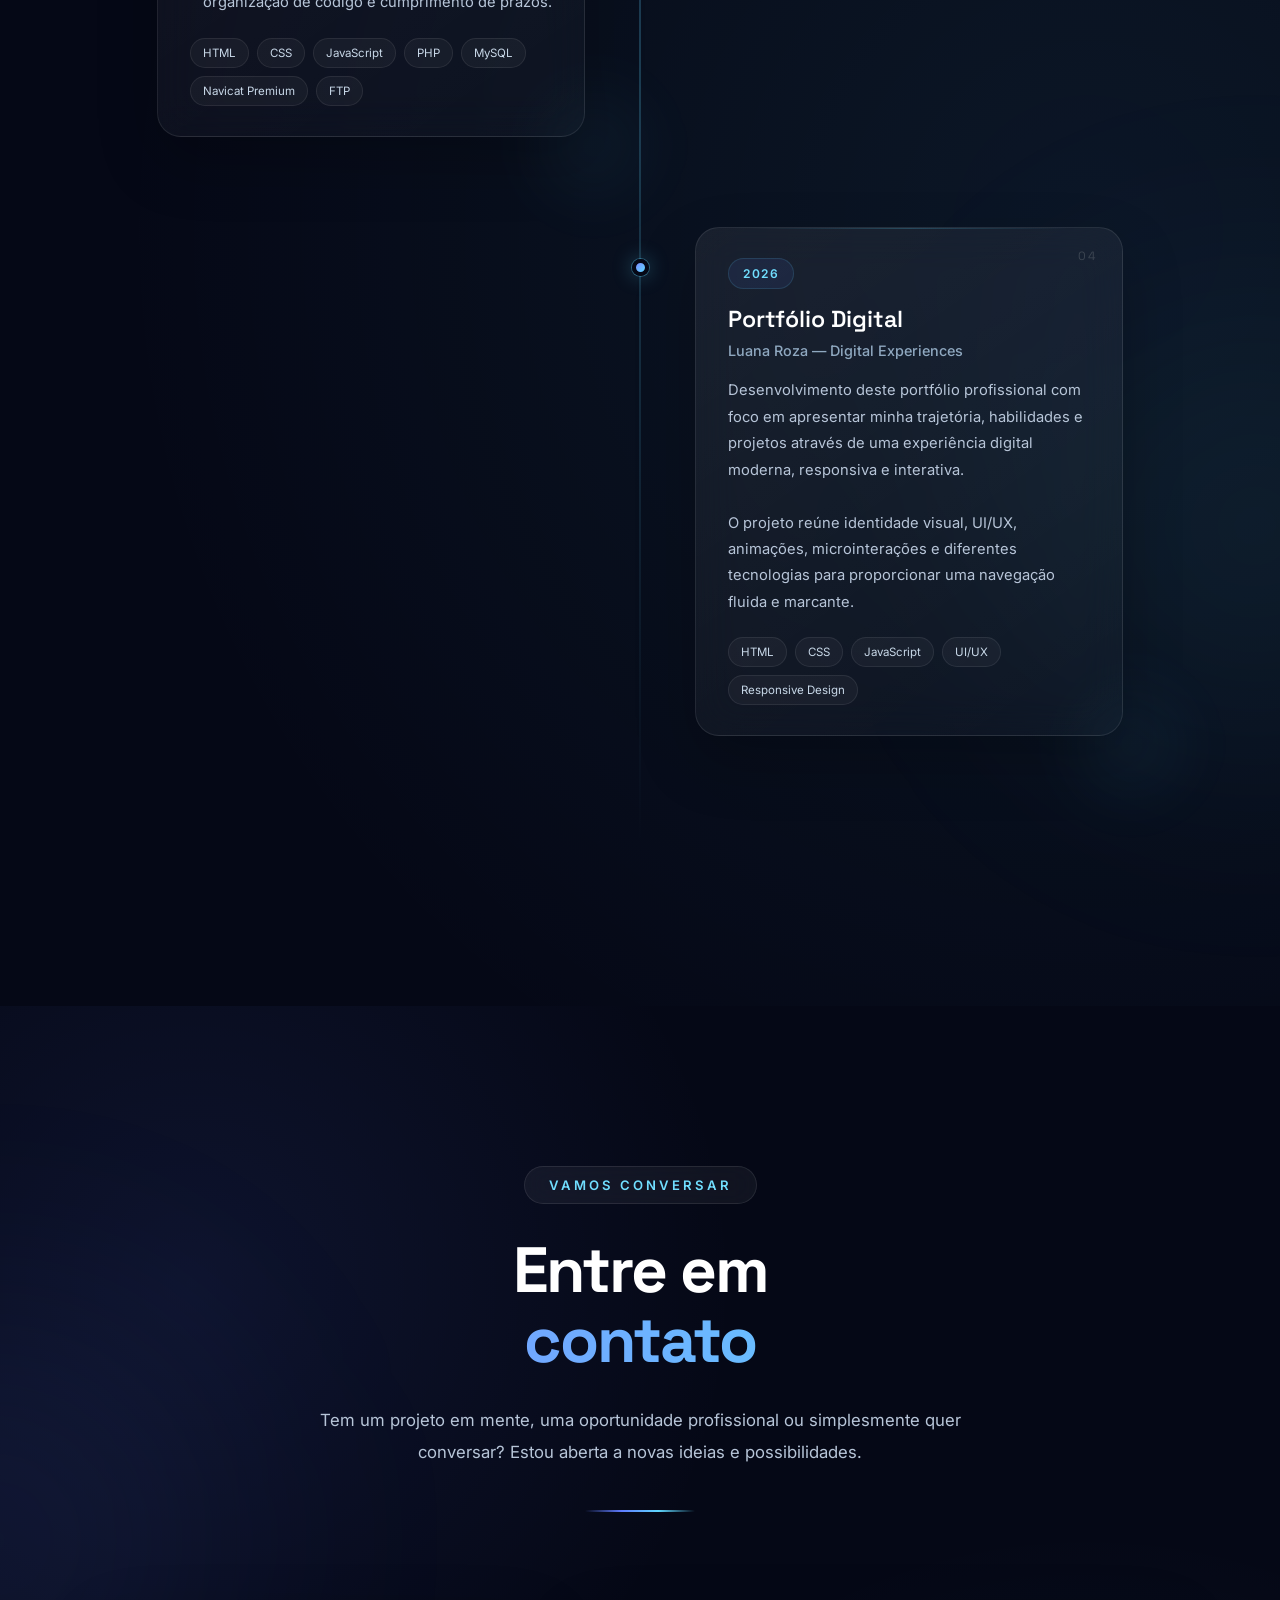
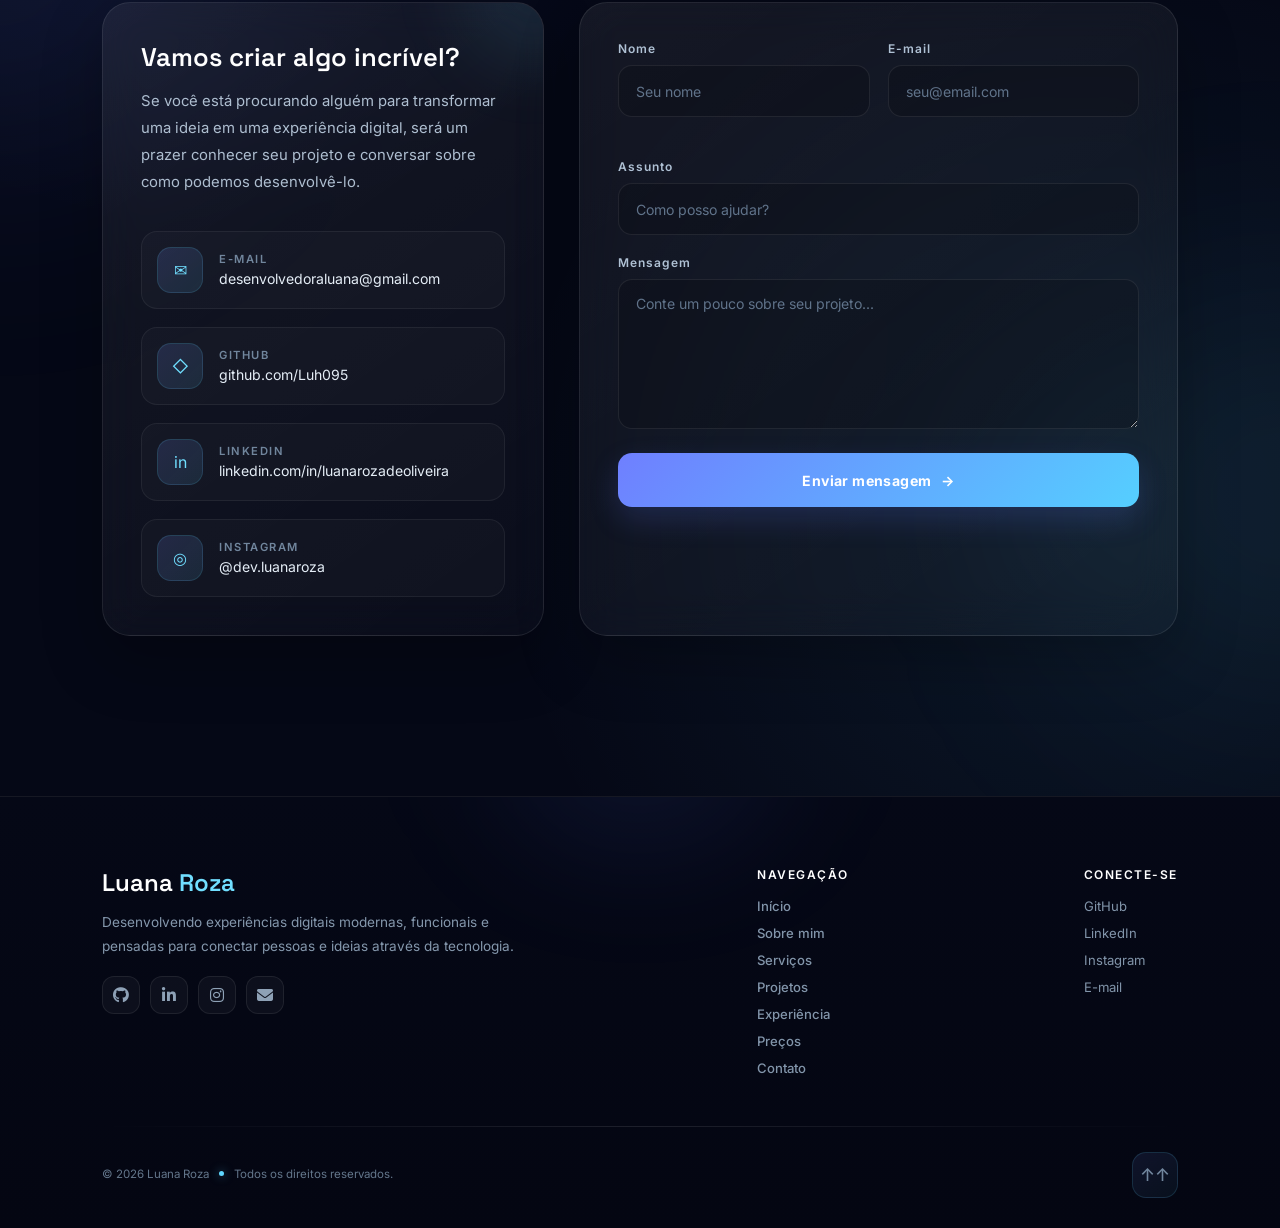
==== commit 4b235ce7: "Add files via upload" ====
--- a/index.html
+++ b/index.html
@@ -14,17 +14,17 @@
     <meta name="author" content="Luana Roza">
 
     <link rel="icon" href="assets/favicon.png" type="image/png">
-    <link rel="canonical" href="https://luh095.github.io/Luana-Roza---Digital-Experiences/">
+    <link rel="canonical" href="https://SEUDOMINIO.com.br/">
 
     <!-- Compartilhamento -->
 
     <meta property="og:type" content="website">
     <meta property="og:locale" content="pt_BR">
-    <meta property="og:url" content="https://luh095.github.io/Luana-Roza---Digital-Experiences/">
+    <meta property="og:url" content="https://SEUDOMINIO.com.br/">
     <meta property="og:title" content="Luana Roza | Desenvolvedora Web">
     <meta property="og:description"
         content="Sites e sistemas web para empresas e profissionais. Front-end em JavaScript, back-end em PHP e MySQL.">
-    <meta property="og:image" content="https://luh095.github.io/Luana-Roza---Digital-Experiences/assets/og-cover.png">
+    <meta property="og:image" content="https://SEUDOMINIO.com.br/assets/og-cover.png">
     <meta name="twitter:card" content="summary_large_image">
 
     <!-- Google Fonts -->
@@ -122,7 +122,7 @@
 
         </div>
 
-        <nav>
+        <nav id="mainNav">
 
             <ul>
 
@@ -144,11 +144,27 @@
 
         </nav>
 
-        <button id="themeBtn">
-
-            ☾
-
-        </button>
+        <div class="nav-actions">
+
+            <button id="themeBtn" type="button" aria-label="Alternar tema">
+
+                ☾
+
+            </button>
+
+            <button
+                id="menuBtn"
+                class="menu-toggle"
+                type="button"
+                aria-label="Abrir menu"
+                aria-expanded="false"
+                aria-controls="mainNav">
+                <span aria-hidden="true"></span>
+                <span aria-hidden="true"></span>
+                <span aria-hidden="true"></span>
+            </button>
+
+        </div>
 
     </header>
 
@@ -1093,7 +1109,7 @@
                 <div class="project-links">
 
                     <a
-                        href="https://github.com/Luh095/Luana-Roza---Digital-Experiences"
+                        href="#"
                         class="project-link secondary"
                         target="_blank"
                         rel="noopener noreferrer"
@@ -2259,6 +2275,7 @@
     <script src="js/experience.js"></script>
     <script src="js/contact.js?v=2"></script>
     <script src="js/main.js"></script>
+    <script src="js/navbar.js"></script>
 
 </body>
 
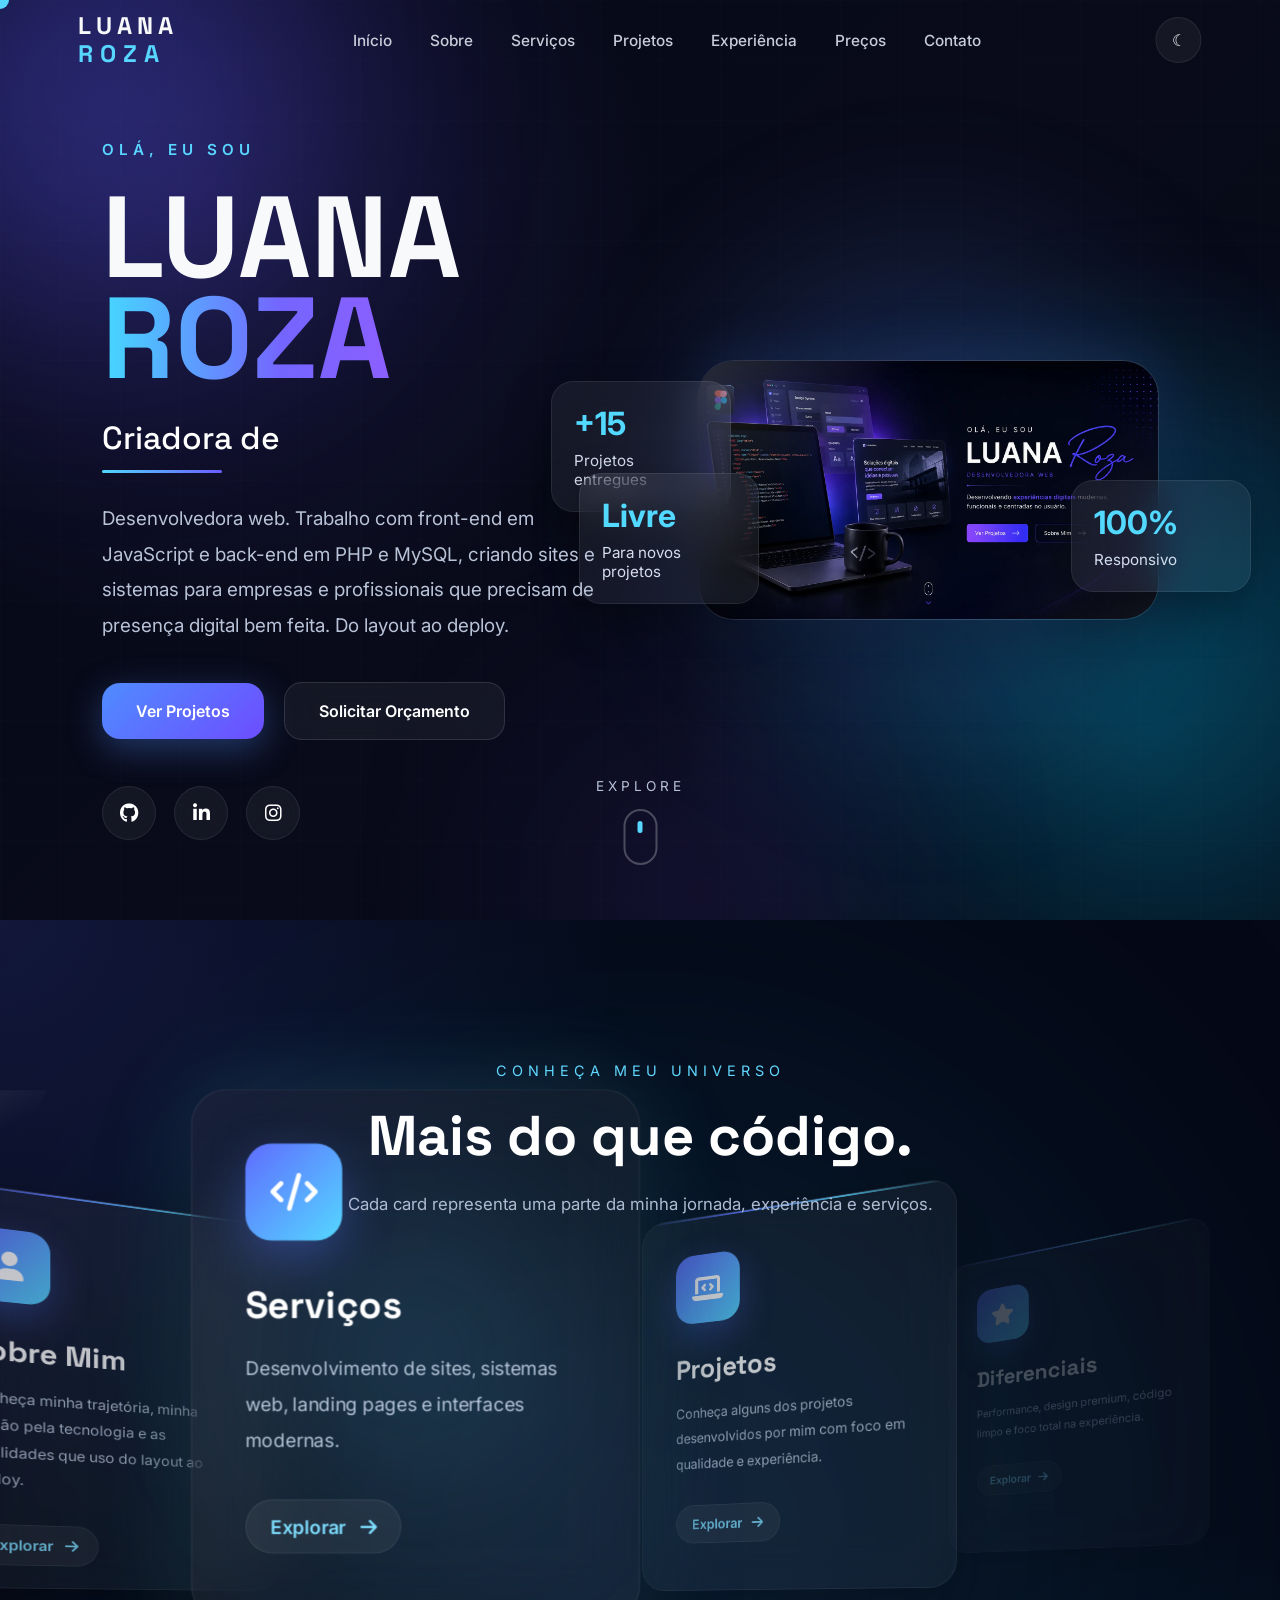
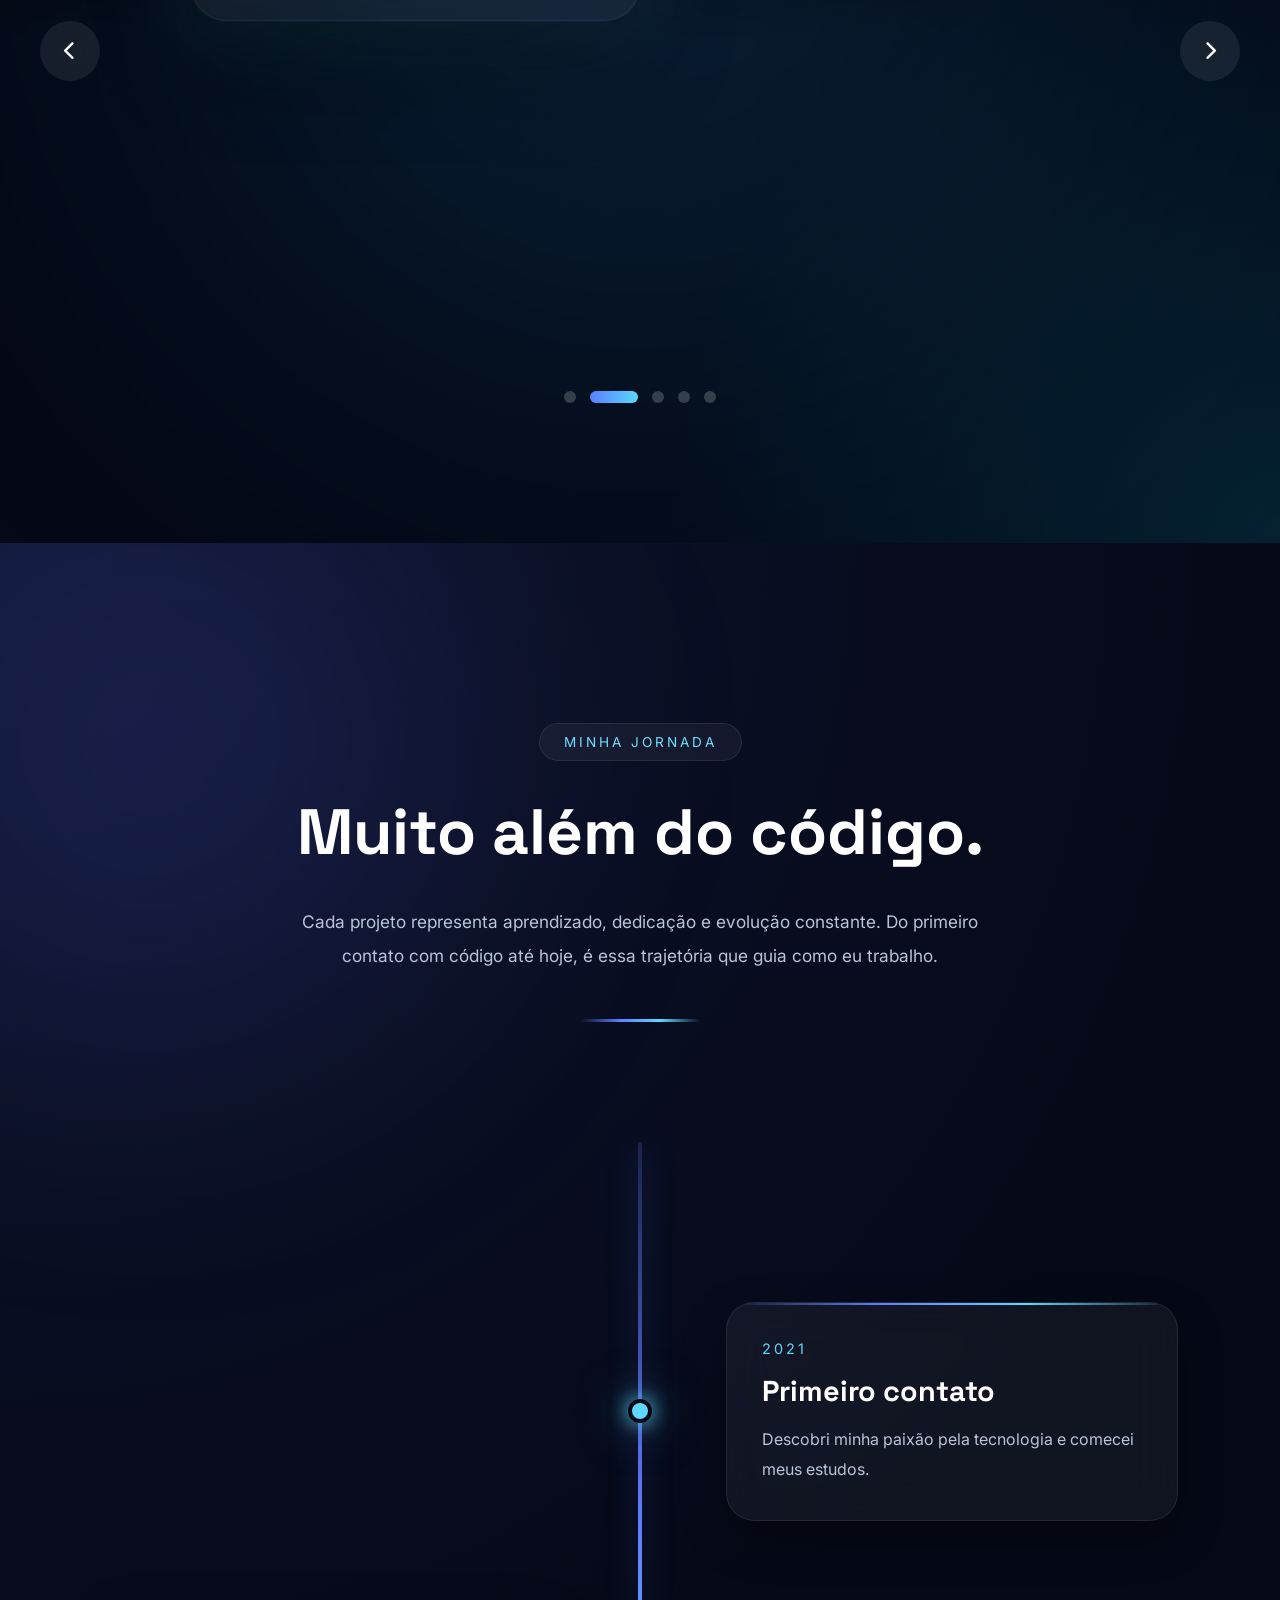
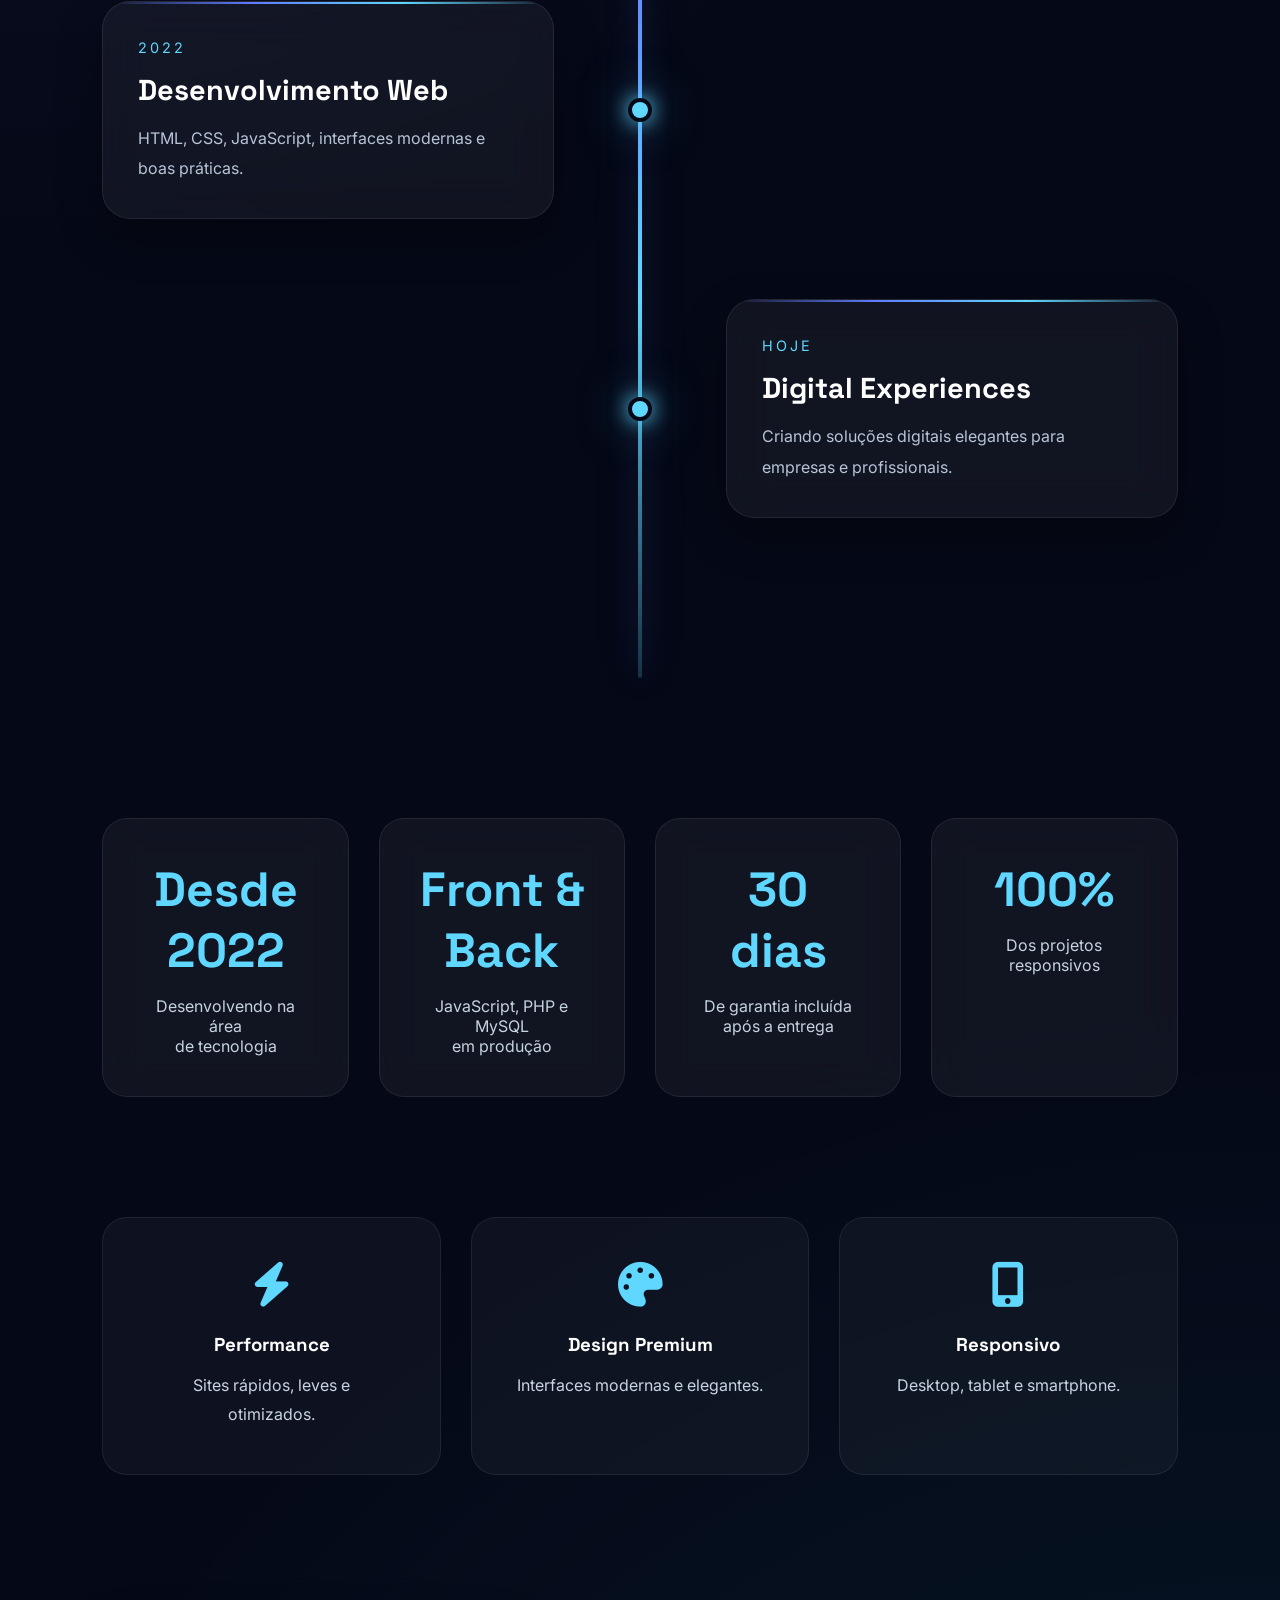
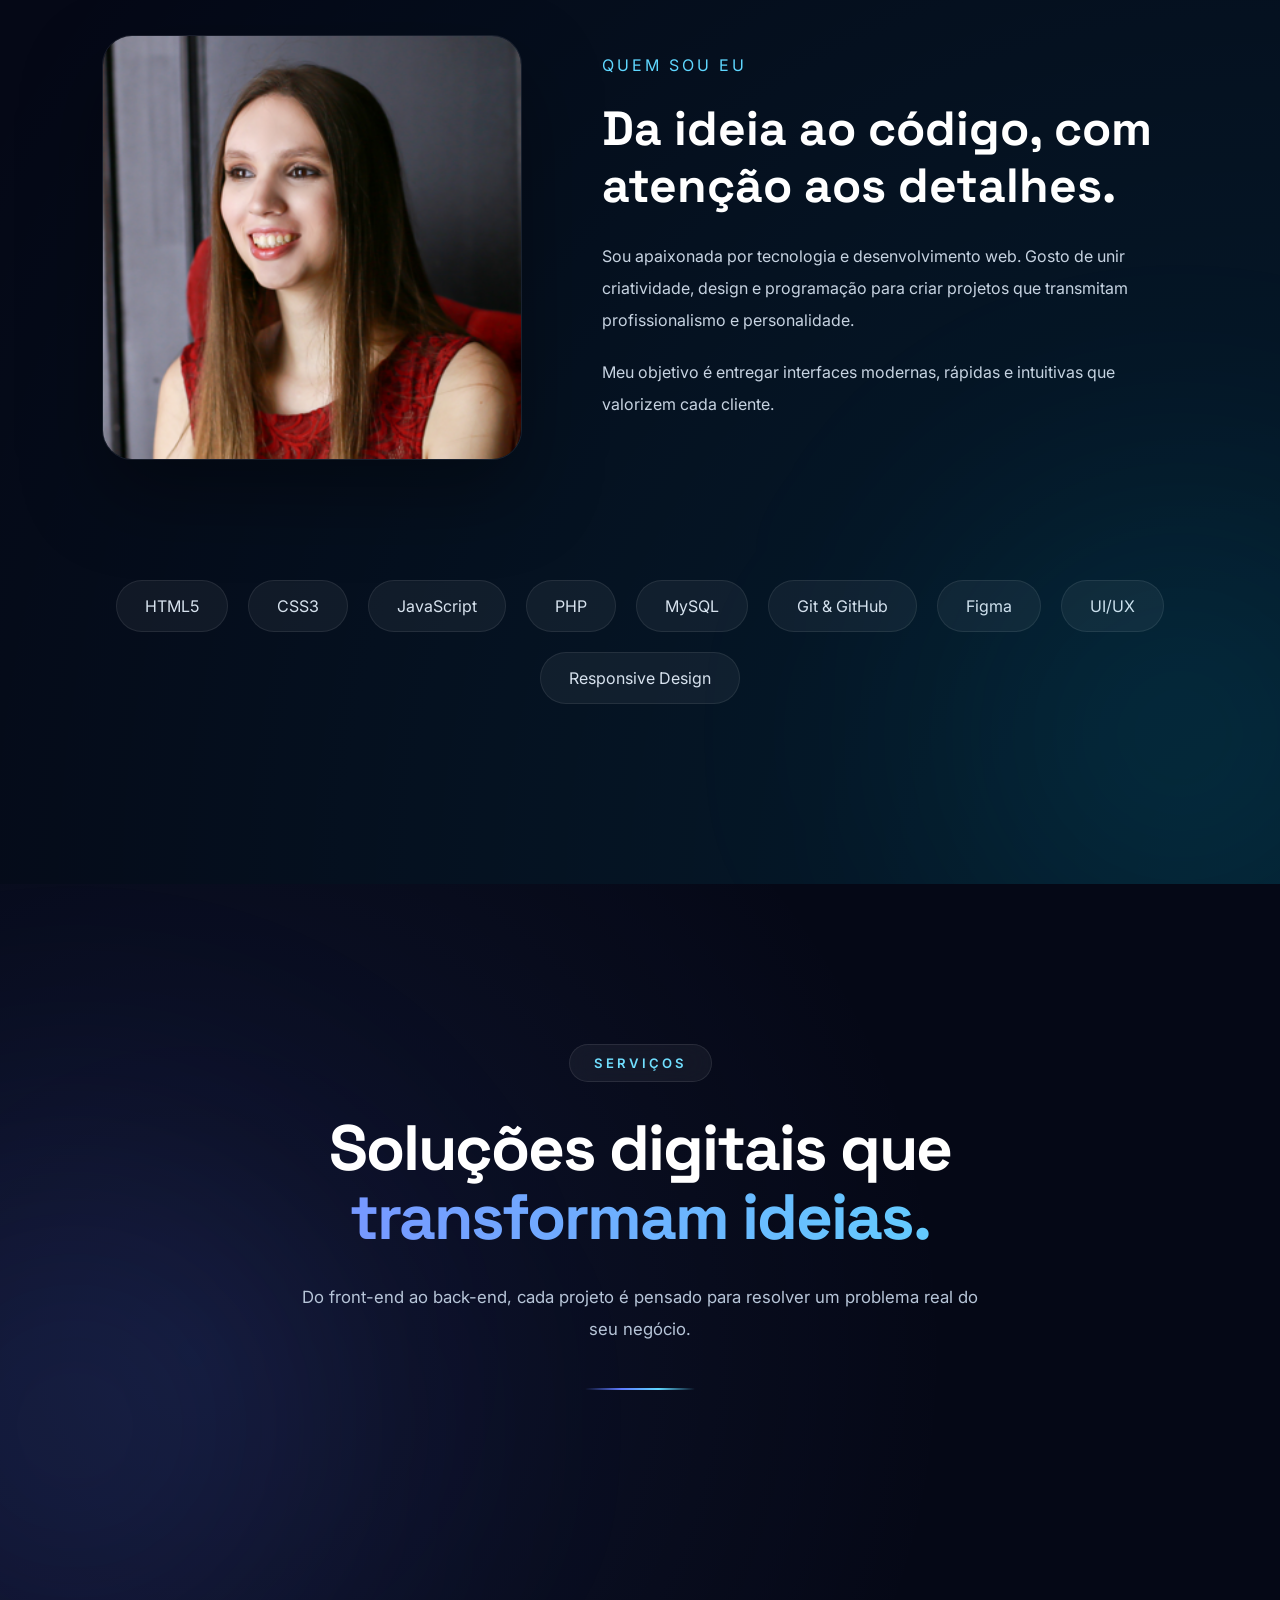
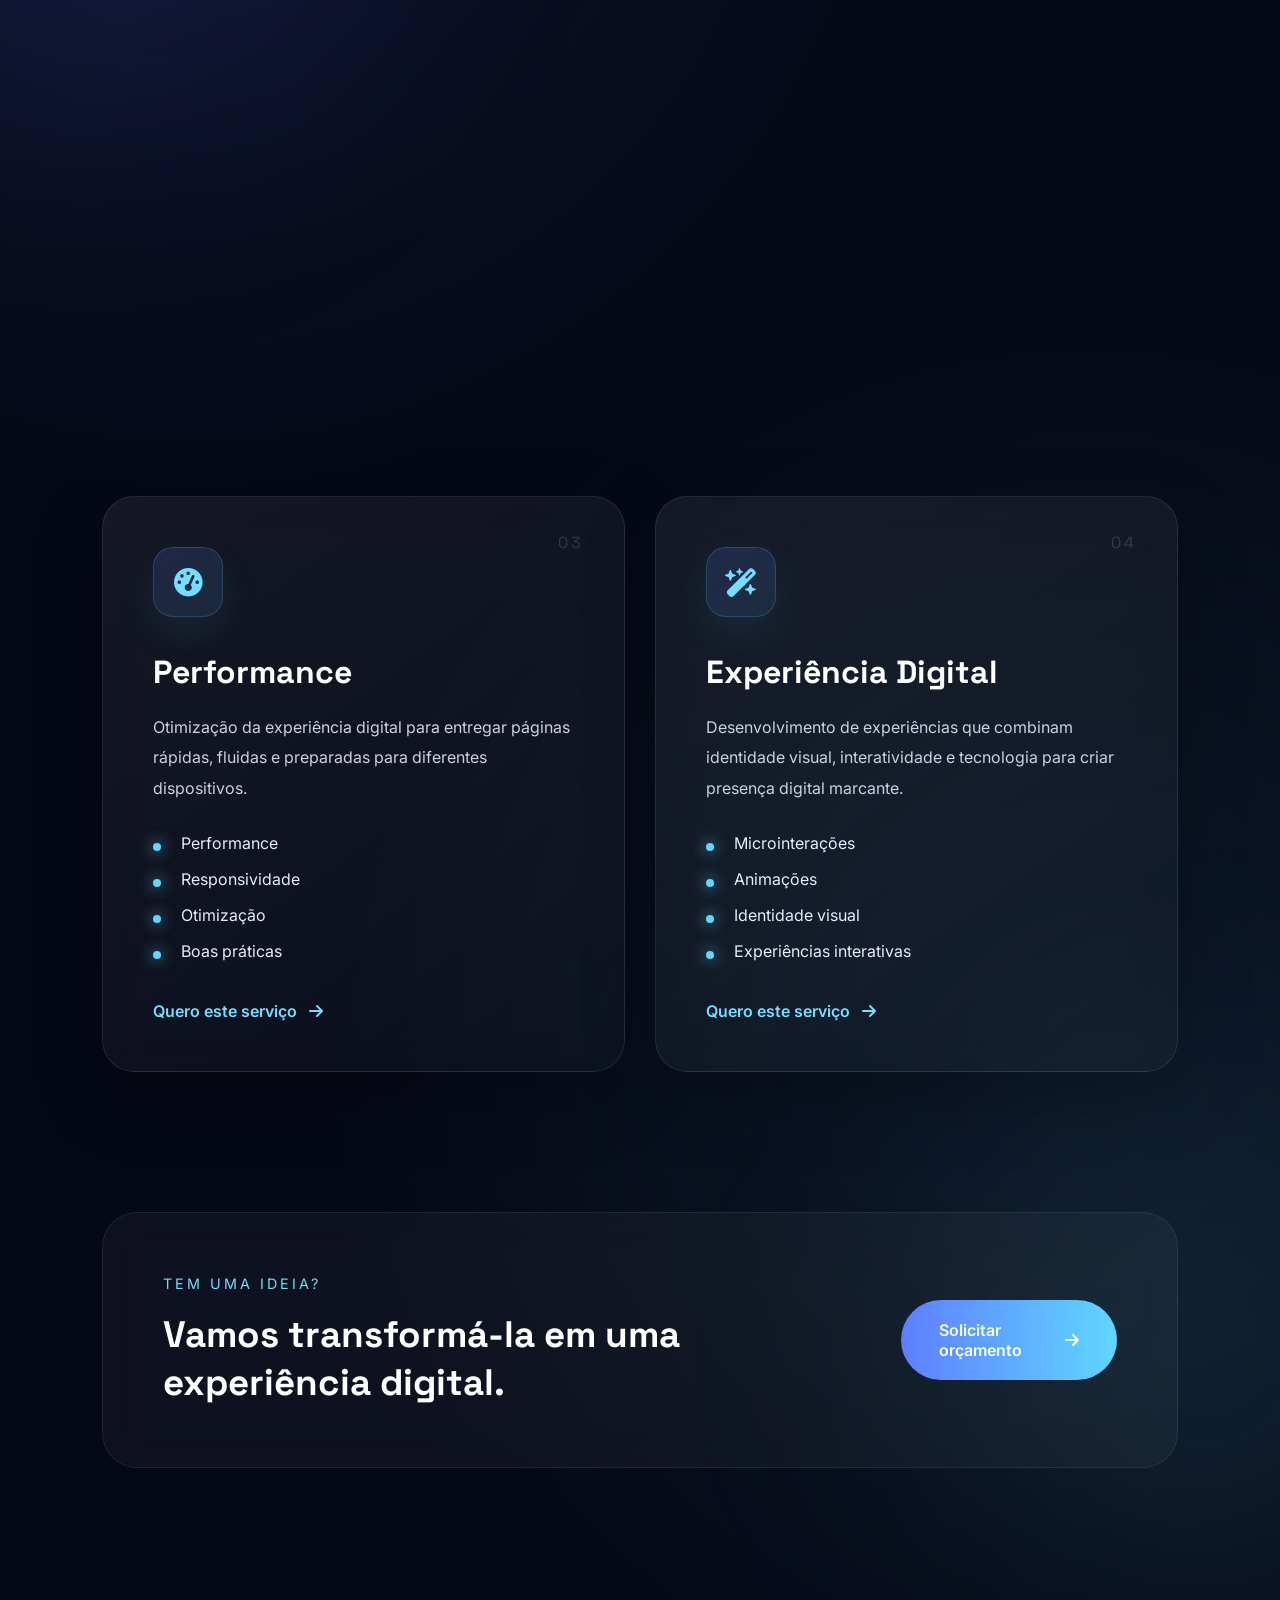
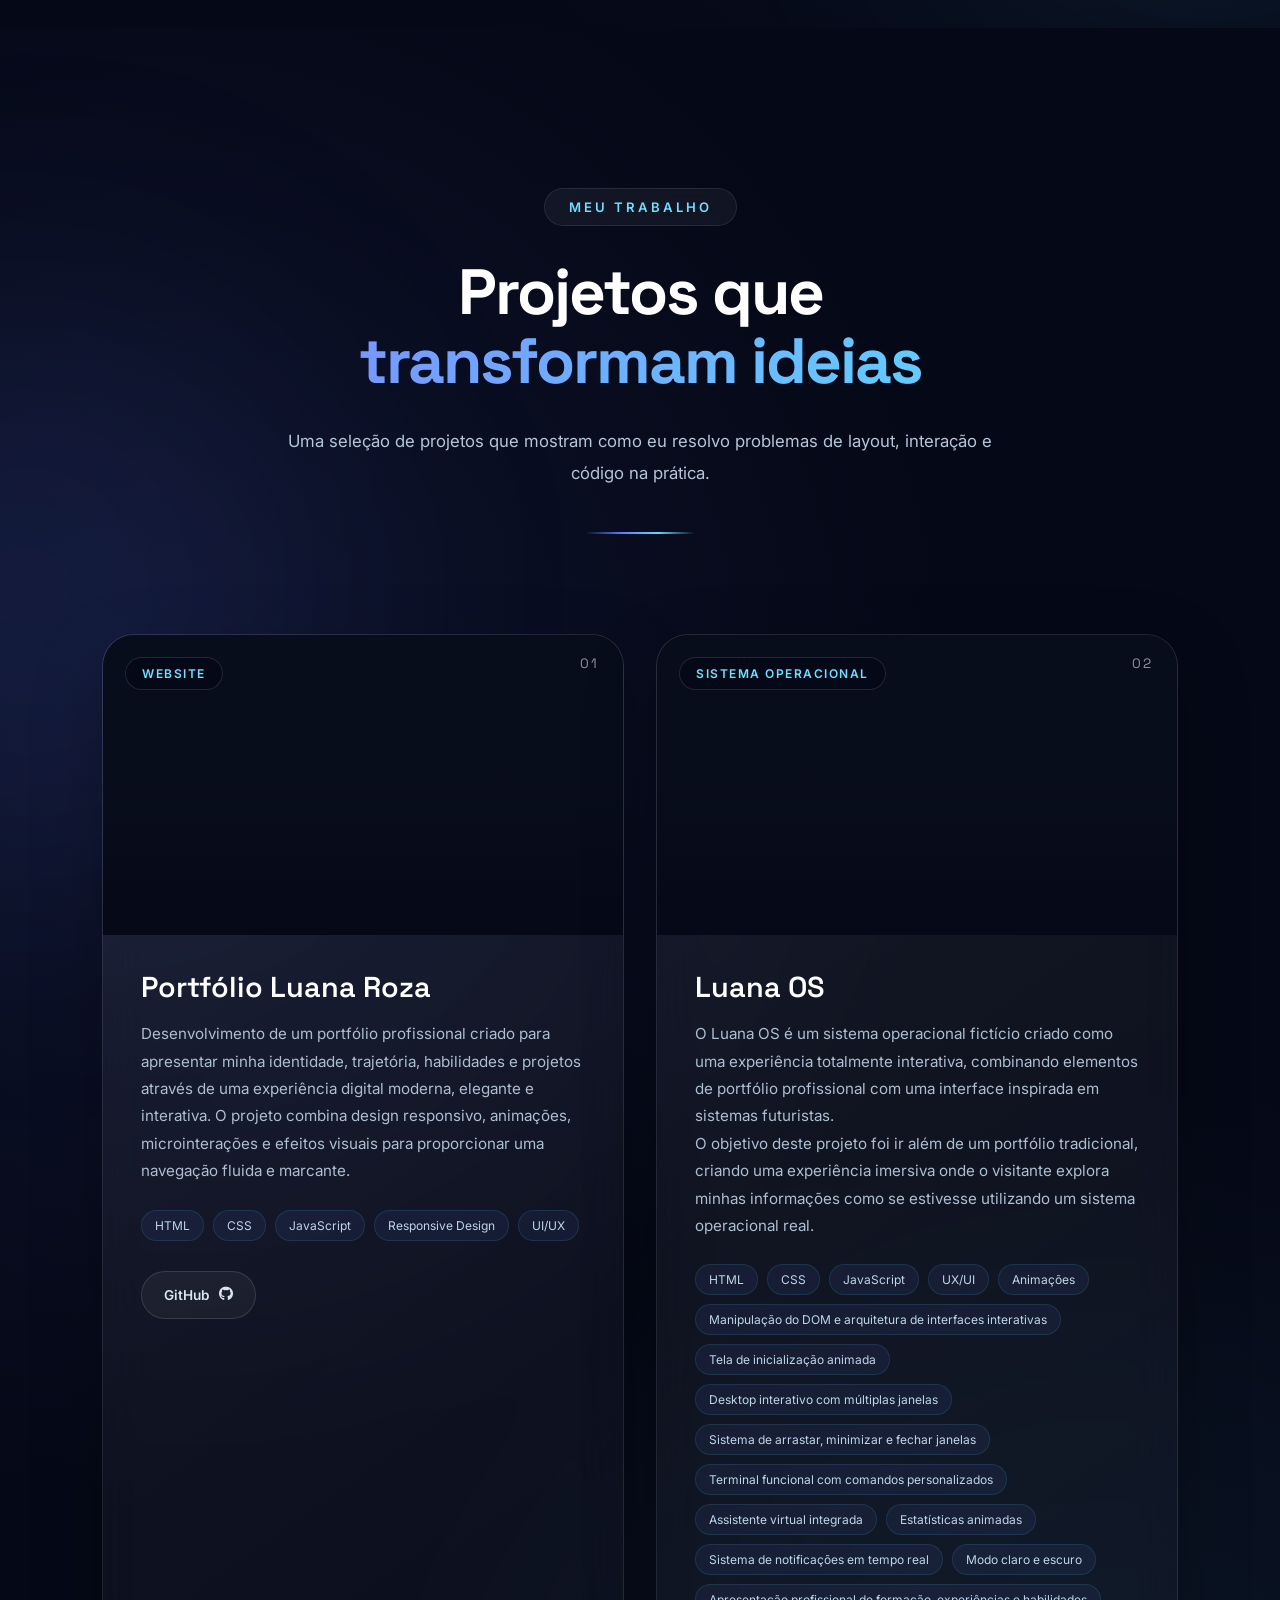
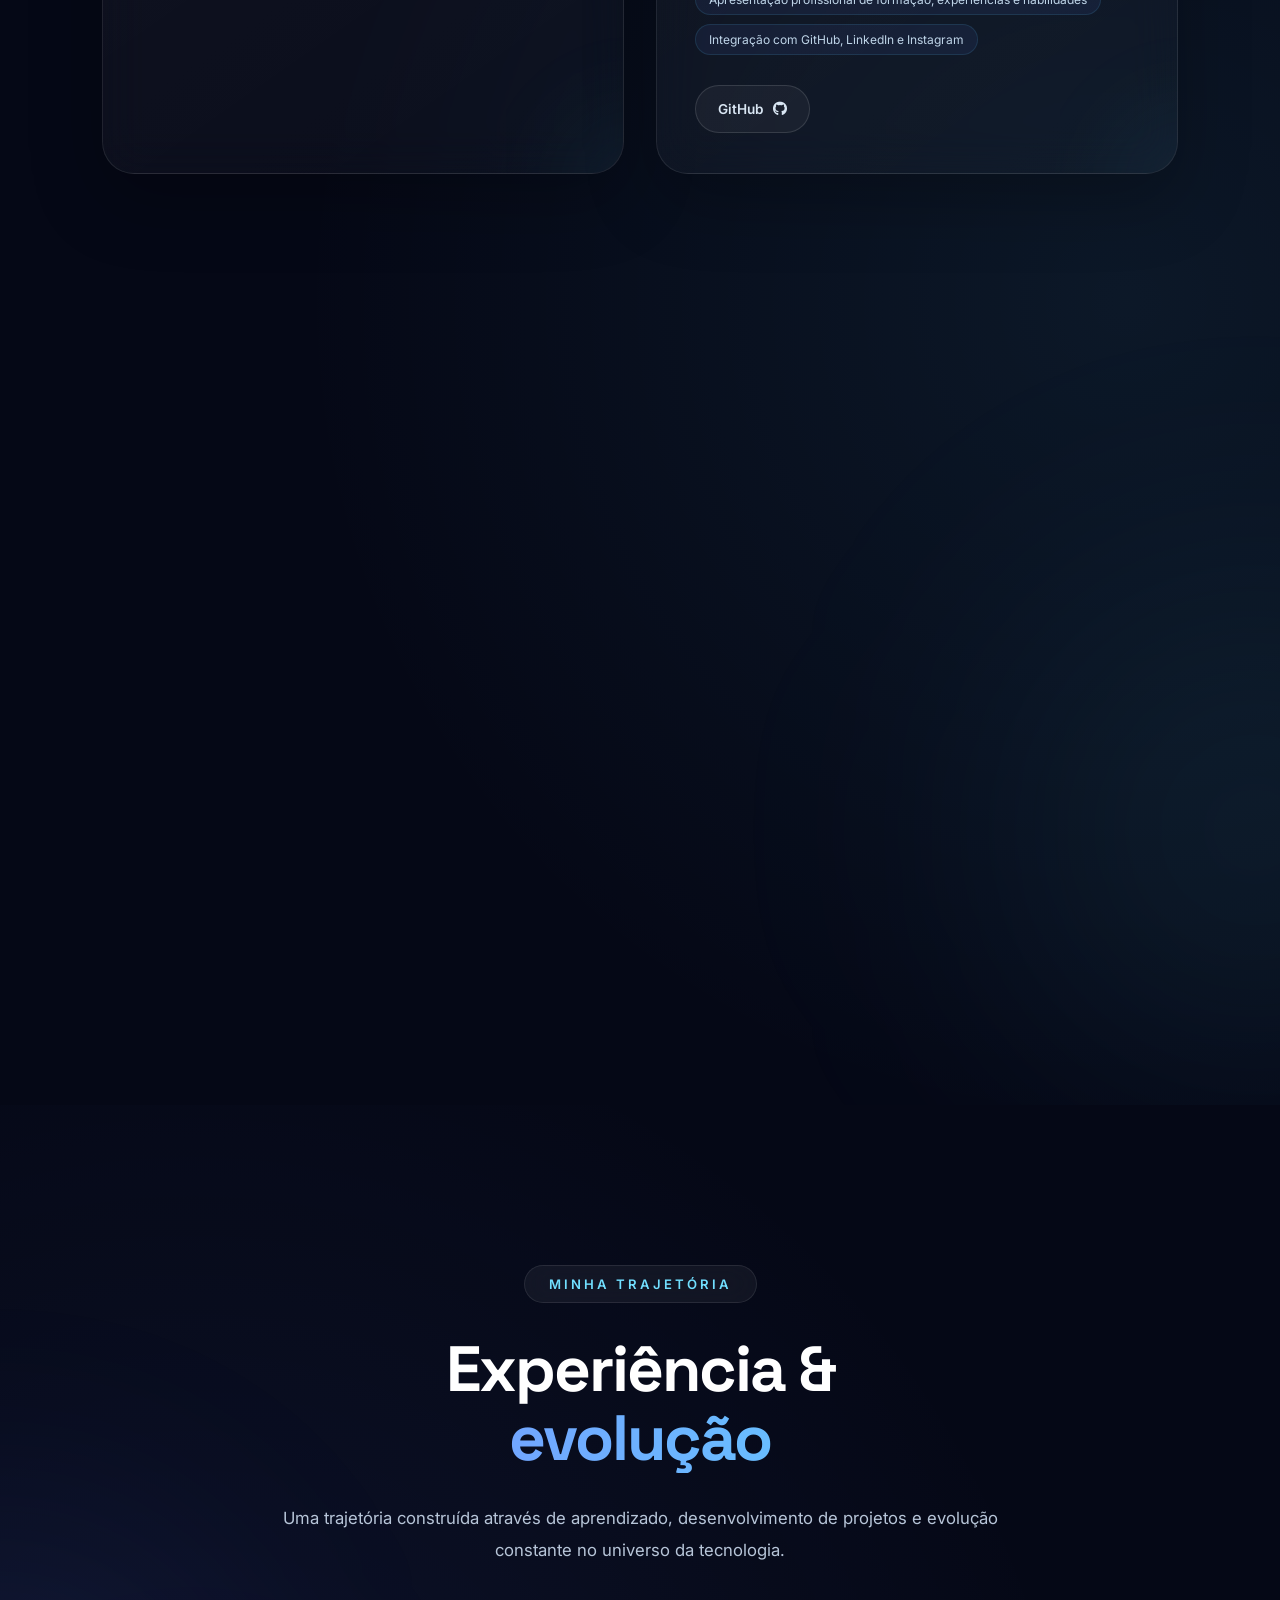
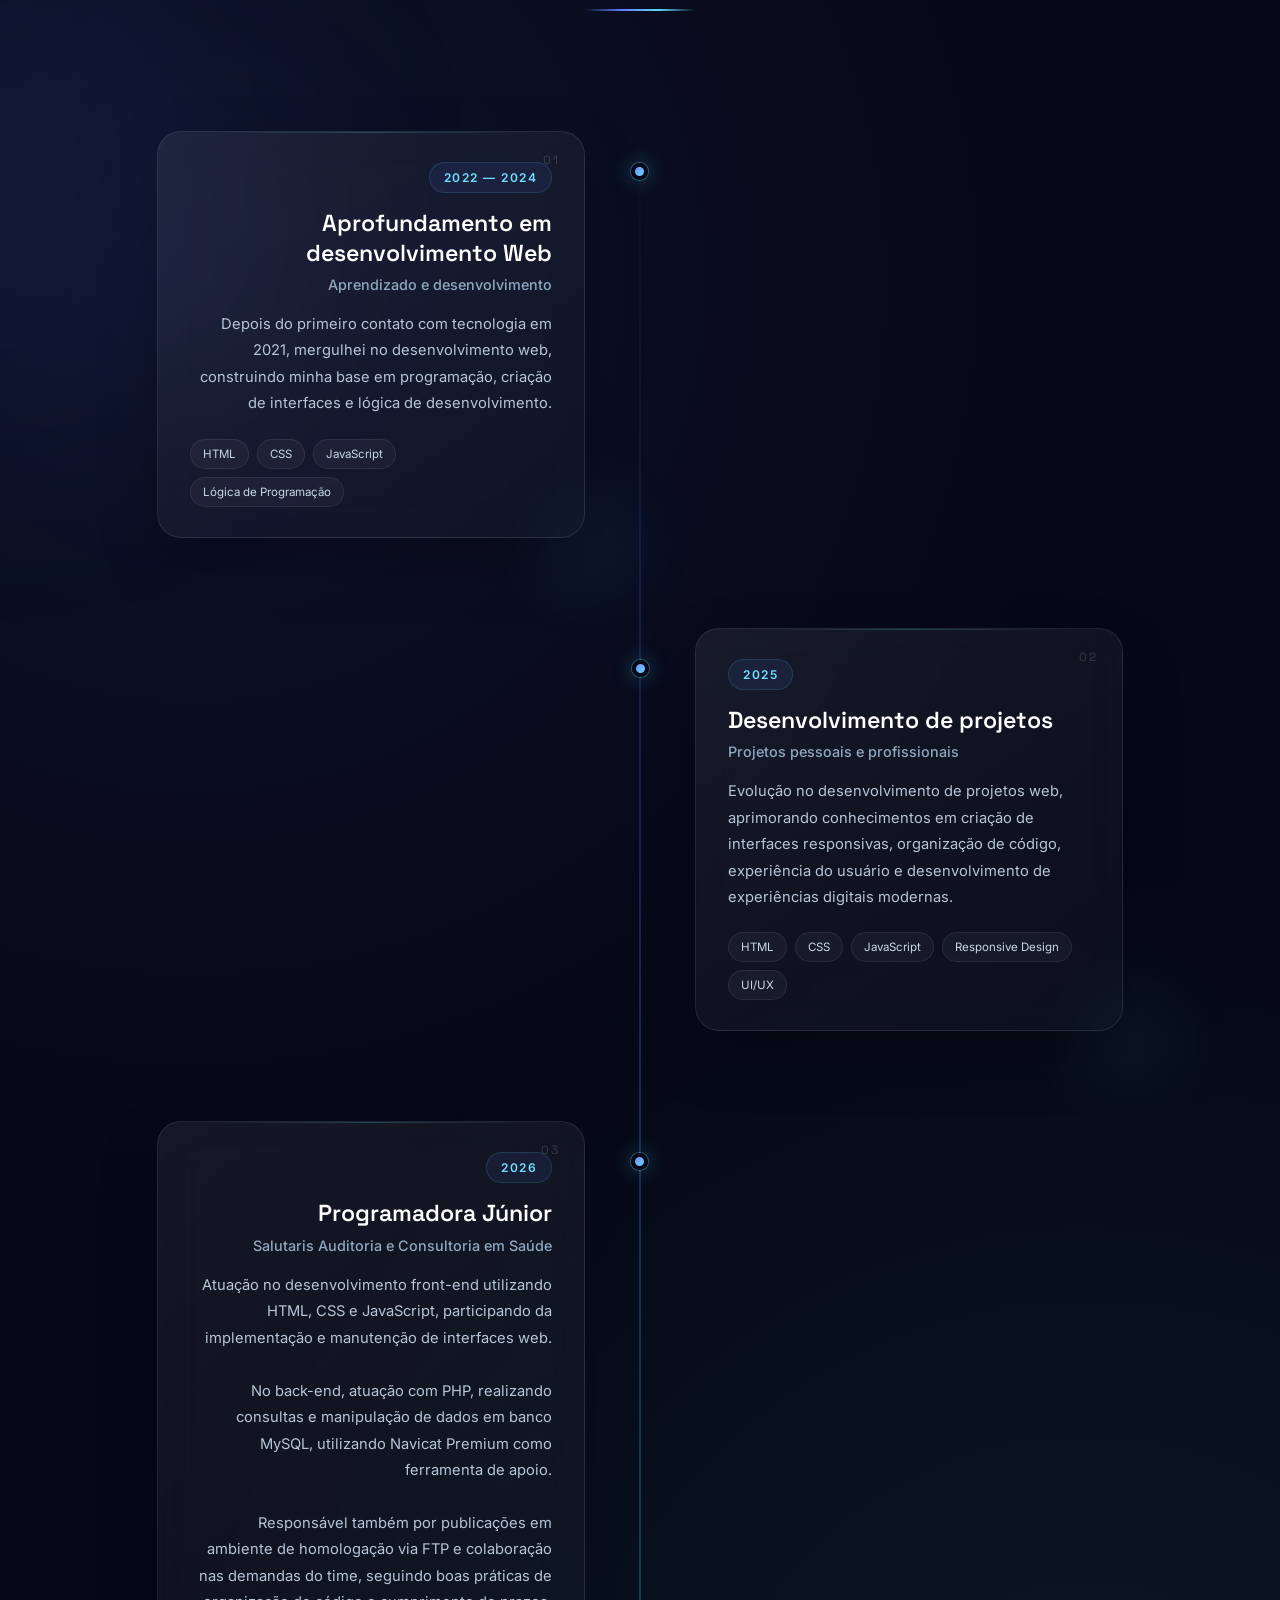
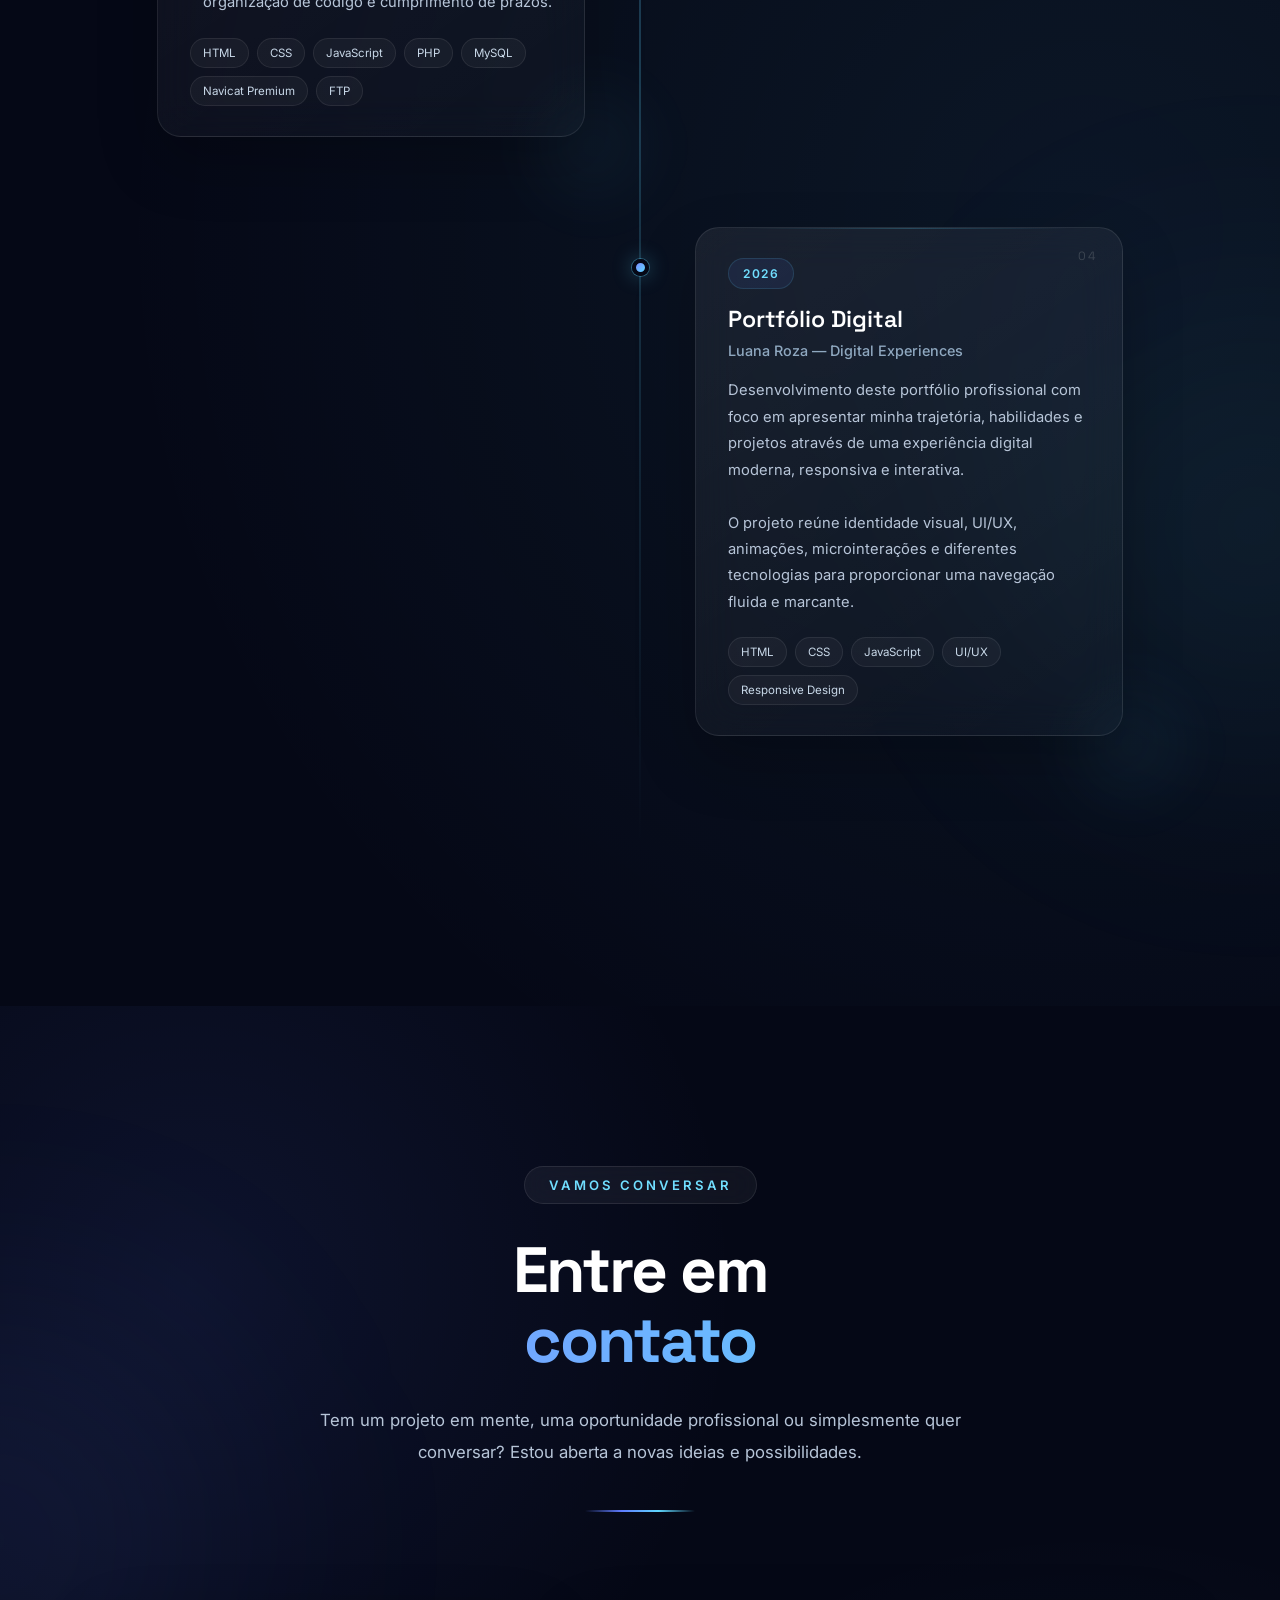
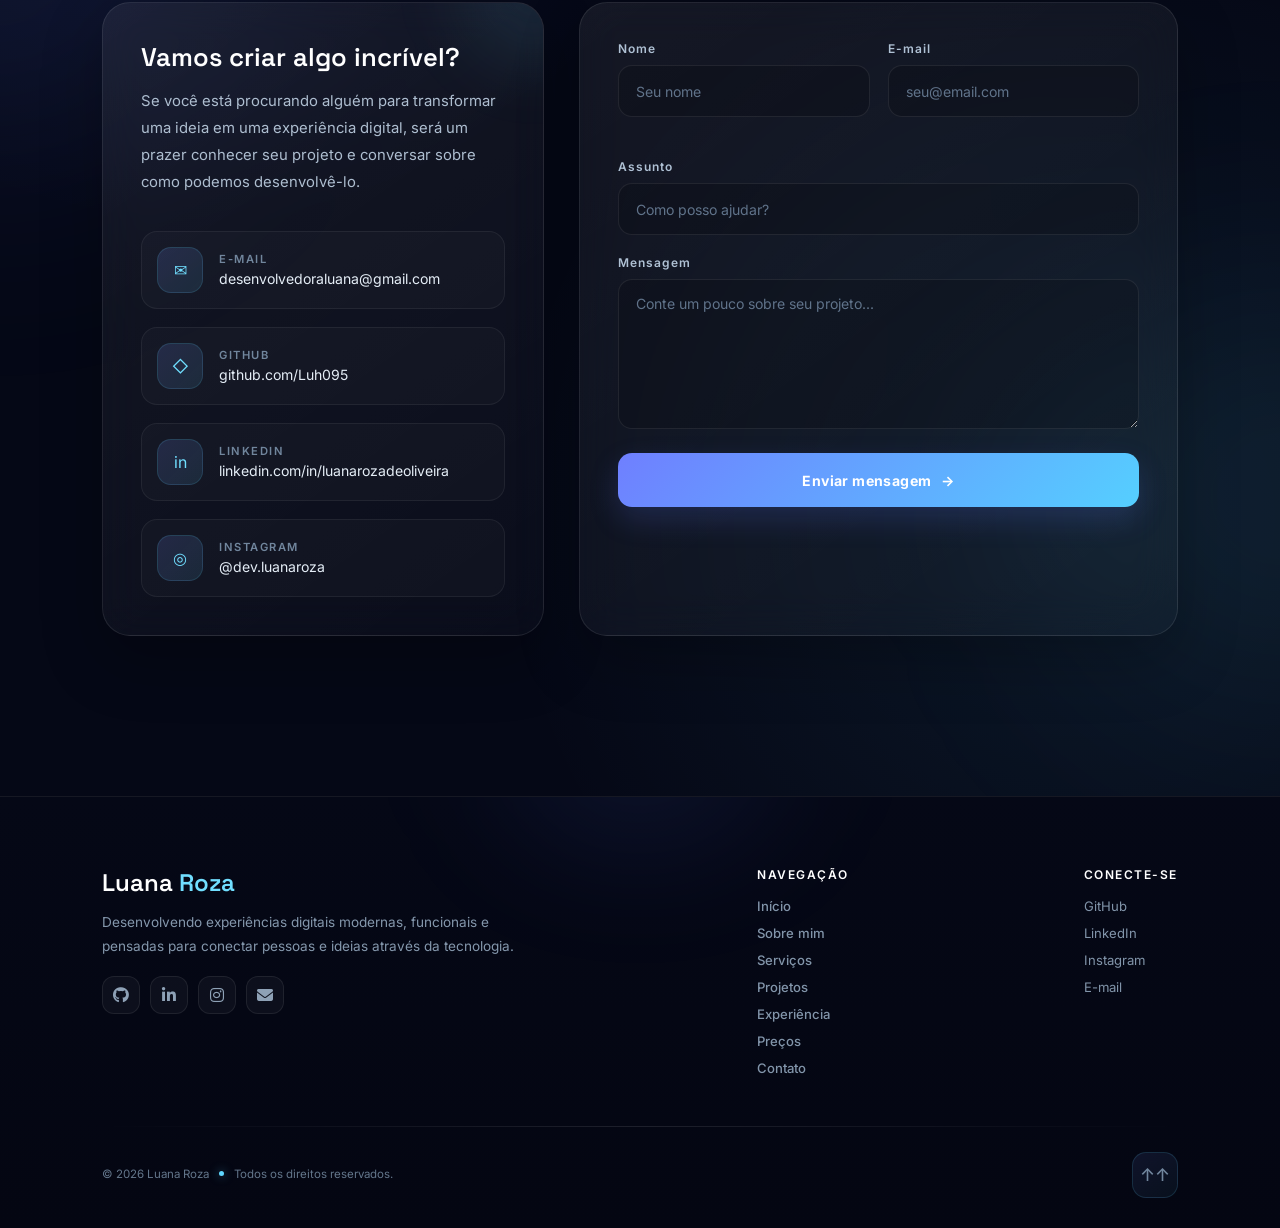
==== commit c5be4c37: "Add files via upload" ====
--- a/index.html
+++ b/index.html
@@ -14,17 +14,17 @@
     <meta name="author" content="Luana Roza">
 
     <link rel="icon" href="assets/favicon.png" type="image/png">
-    <link rel="canonical" href="https://SEUDOMINIO.com.br/">
+    <link rel="canonical" href="https://luh095.github.io/LuanaRozaDigitalExperiences/">
 
     <!-- Compartilhamento -->
 
     <meta property="og:type" content="website">
     <meta property="og:locale" content="pt_BR">
-    <meta property="og:url" content="https://SEUDOMINIO.com.br/">
+    <meta property="og:url" content="https://luh095.github.io/LuanaRozaDigitalExperiences/">
     <meta property="og:title" content="Luana Roza | Desenvolvedora Web">
     <meta property="og:description"
         content="Sites e sistemas web para empresas e profissionais. Front-end em JavaScript, back-end em PHP e MySQL.">
-    <meta property="og:image" content="https://SEUDOMINIO.com.br/assets/og-cover.png">
+    <meta property="og:image" content="https://luh095.github.io/LuanaRozaDigitalExperiences/assets/og-cover.png">
     <meta name="twitter:card" content="summary_large_image">
 
     <!-- Google Fonts -->
--- a/css/navbar.css
+++ b/css/navbar.css
@@ -273,4 +273,244 @@
 
     gap:15px;
 
-}+}
+
+/* ===================================================
+   BOTÃO HAMBÚRGUER + MENU MOBILE
+=================================================== */
+
+.nav-actions{
+
+    display:flex;
+
+    align-items:center;
+
+    gap:12px;
+
+    position:relative;
+
+    z-index:2;
+
+}
+
+.menu-toggle{
+
+    display:none;
+
+    width:46px;
+
+    height:46px;
+
+    border-radius:50%;
+
+    background:rgba(255,255,255,.05);
+
+    border:1px solid rgba(255,255,255,.08);
+
+    flex-direction:column;
+
+    justify-content:center;
+
+    align-items:center;
+
+    gap:5px;
+
+    transition:.35s;
+
+}
+
+.menu-toggle span{
+
+    display:block;
+
+    width:20px;
+
+    height:2px;
+
+    border-radius:2px;
+
+    background:#fff;
+
+    transition:transform .3s ease, opacity .3s ease;
+
+}
+
+.menu-toggle[aria-expanded="true"] span:nth-child(1){
+
+    transform:translateY(7px) rotate(45deg);
+
+}
+
+.menu-toggle[aria-expanded="true"] span:nth-child(2){
+
+    opacity:0;
+
+}
+
+.menu-toggle[aria-expanded="true"] span:nth-child(3){
+
+    transform:translateY(-7px) rotate(-45deg);
+
+}
+
+#themeBtn:focus-visible,
+.menu-toggle:focus-visible,
+nav a:focus-visible{
+
+    outline:2px solid var(--secondary);
+
+    outline-offset:3px;
+
+}
+
+
+@media(max-width:1024px){
+
+    #header{
+
+        padding:0 18px;
+
+        height:70px;
+
+    }
+
+    #header:hover{
+
+        transform:translateX(-50%);
+
+    }
+
+    .logo h2{
+
+        font-size:1.1rem;
+
+        letter-spacing:3px;
+
+    }
+
+    .logo span{
+
+        letter-spacing:4px;
+
+        margin-top:2px;
+
+    }
+
+    .menu-toggle{
+
+        display:flex;
+
+    }
+
+    /* Painel suspenso ancorado no header */
+
+    #mainNav{
+
+        position:absolute;
+
+        top:calc(100% + 12px);
+
+        right:0;
+
+        width:min(290px,80vw);
+
+        max-height:calc(100dvh - 120px);
+
+        overflow-y:auto;
+
+        padding:12px;
+
+        background:rgba(10,15,30,.94);
+
+        backdrop-filter:blur(22px);
+
+        -webkit-backdrop-filter:blur(22px);
+
+        border:1px solid rgba(255,255,255,.10);
+
+        border-radius:18px;
+
+        box-shadow:0 20px 60px rgba(0,0,0,.5);
+
+        opacity:0;
+
+        visibility:hidden;
+
+        transform:translateY(-10px);
+
+        transition:opacity .28s ease,
+                   transform .28s ease,
+                   visibility .28s;
+
+    }
+
+    #mainNav.open{
+
+        opacity:1;
+
+        visibility:visible;
+
+        transform:translateY(0);
+
+    }
+
+    #mainNav ul{
+
+        flex-direction:column;
+
+        align-items:stretch;
+
+        gap:2px;
+
+    }
+
+    #mainNav a{
+
+        display:block;
+
+        padding:15px 14px;
+
+        font-size:1rem;
+
+        border-radius:12px;
+
+    }
+
+    /* a linha animada não faz sentido em lista vertical */
+
+    #mainNav a::after{
+
+        display:none;
+
+    }
+
+    #mainNav a:hover,
+    #mainNav a:focus-visible{
+
+        background:rgba(124,92,255,.16);
+
+        color:#fff;
+
+    }
+
+    #mainNav a.active{
+
+        background:rgba(124,92,255,.22);
+
+        color:#fff;
+
+    }
+
+}
+
+
+@media(prefers-reduced-motion:reduce){
+
+    #mainNav,
+    .menu-toggle span{
+
+        transition:none;
+
+    }
+
+}
--- a/css/hero.css
+++ b/css/hero.css
@@ -1107,4 +1107,300 @@
 
     border-radius:8px;
 
-}+}
+
+/*========================================================
+AJUSTES DE CELULAR
+========================================================*/
+
+@media(max-width:768px){
+
+    /* 100vh no celular inclui a barra do navegador e corta
+       o conteúdo; dvh acompanha a barra ao rolar */
+
+    #hero{
+
+        min-height:100dvh;
+
+        padding:104px 7% 72px;
+
+        gap:36px;
+
+    }
+
+    /* A imagem do hero é um mockup com texto embutido.
+       Nesse tamanho o texto dentro dela ficaria ilegível e
+       repetiria o H1, então recortamos só os dispositivos:
+       proporção mais quadrada + ancoragem à esquerda. */
+
+    .hero-frame{
+
+        --frame-w:min(400px,86vw);
+
+        aspect-ratio:1/1;
+
+        border-radius:26px;
+
+    }
+
+    .hero-frame img{
+
+        object-position:left center;
+
+    }
+
+    /* o <picture> precisa preencher o frame, senão o
+       height:100% do <img> não tem contra o que resolver */
+
+    .hero-frame picture{
+
+        display:block;
+
+        width:100%;
+
+        height:100%;
+
+    }
+
+    .image-glow{
+
+        width:calc(var(--frame-w) * 1.2);
+
+    }
+
+    /* A imagem vem DEPOIS do texto: assim o nome e os dois
+       botões cabem na primeira tela, e a imagem aparece
+       logo abaixo convidando a rolar. */
+
+    .hero-right{
+
+        order:0;
+
+        gap:22px;
+
+    }
+
+    .hero-left h1{
+
+        font-size:clamp(2.9rem,15vw,4rem);
+
+        letter-spacing:-.01em;
+
+    }
+
+    .hero-left h2{
+
+        font-size:clamp(1.15rem,5vw,1.5rem);
+
+        min-height:2.6em;
+
+    }
+
+    .hero-description{
+
+        font-size:1rem;
+
+        max-width:38ch;
+
+    }
+
+    .hero-mini{
+
+        font-size:.85rem;
+
+    }
+
+    .hero-card{
+
+        padding:11px 16px;
+
+    }
+
+    .hero-card span{
+
+        font-size:1.05rem;
+
+    }
+
+    .hero-card p{
+
+        font-size:.82rem;
+
+    }
+
+}
+
+@media(max-width:380px){
+
+    #hero{
+
+        padding:96px 6% 64px;
+
+    }
+
+    .hero-left h1{
+
+        font-size:2.6rem;
+
+    }
+
+}
+
+
+/*========================================================
+CELULAR NA HORIZONTAL
+Em paisagem sobra largura e falta altura, então o hero
+volta a duas colunas: texto à esquerda, imagem à direita.
+========================================================*/
+
+@media (max-width:1024px) and (max-height:560px) and (orientation:landscape){
+
+    #hero{
+
+        grid-template-columns:1.15fr .85fr;
+
+        align-items:center;
+
+        text-align:left;
+
+        min-height:auto;
+
+        padding:92px 5% 44px;
+
+        gap:30px;
+
+    }
+
+    .hero-left{
+
+        align-items:flex-start;
+
+    }
+
+    .hero-right{
+
+        order:0;
+
+        flex-direction:column;
+
+        gap:16px;
+
+    }
+
+    .hero-frame{
+
+        --frame-w:min(300px,38vw);
+
+        aspect-ratio:1/1;
+
+        border-radius:20px;
+
+    }
+
+    .hero-frame img{
+
+        object-position:left center;
+
+    }
+
+    .hero-frame picture{
+
+        display:block;
+
+        width:100%;
+
+        height:100%;
+
+    }
+
+    .image-glow{
+
+        width:calc(var(--frame-w) * 1.2);
+
+    }
+
+    .hero-left h1{
+
+        font-size:clamp(2rem,5.5vw,3rem);
+
+    }
+
+    .hero-left h2{
+
+        font-size:1.1rem;
+
+        min-height:2.4em;
+
+    }
+
+    .hero-description{
+
+        font-size:.92rem;
+
+        max-width:44ch;
+
+        line-height:1.55;
+
+    }
+
+    .hero-mini{
+
+        font-size:.78rem;
+
+    }
+
+    /* botões voltam a ficar lado a lado */
+
+    .hero-buttons{
+
+        flex-direction:row;
+
+        width:auto;
+
+    }
+
+    .hero-buttons a{
+
+        width:auto;
+
+    }
+
+    .socials{
+
+        justify-content:flex-start;
+
+    }
+
+    .hero-cards{
+
+        justify-content:center;
+
+        gap:8px;
+
+    }
+
+    .hero-card{
+
+        padding:8px 12px;
+
+    }
+
+    .hero-card span{
+
+        font-size:.95rem;
+
+    }
+
+    .hero-card p{
+
+        font-size:.75rem;
+
+    }
+
+    .scroll-indicator{
+
+        display:none;
+
+    }
+
+}
--- a/css/spotlight.css
+++ b/css/spotlight.css
@@ -20,4 +20,14 @@
 
     z-index:-2;
 
-}+}
+
+@media (hover:none), (pointer:coarse), (max-width:1024px){
+
+    #spotlight{
+
+        display:none;
+
+    }
+
+}
--- a/css/cursor.css
+++ b/css/cursor.css
@@ -18,4 +18,17 @@
 
     transition:.15s;
 
-}+}
+
+/* Em telas de toque não existe ponteiro: o ponto e o brilho
+   ficariam parados no canto superior esquerdo da tela */
+
+@media (hover:none), (pointer:coarse), (max-width:1024px){
+
+    .cursor{
+
+        display:none;
+
+    }
+
+}
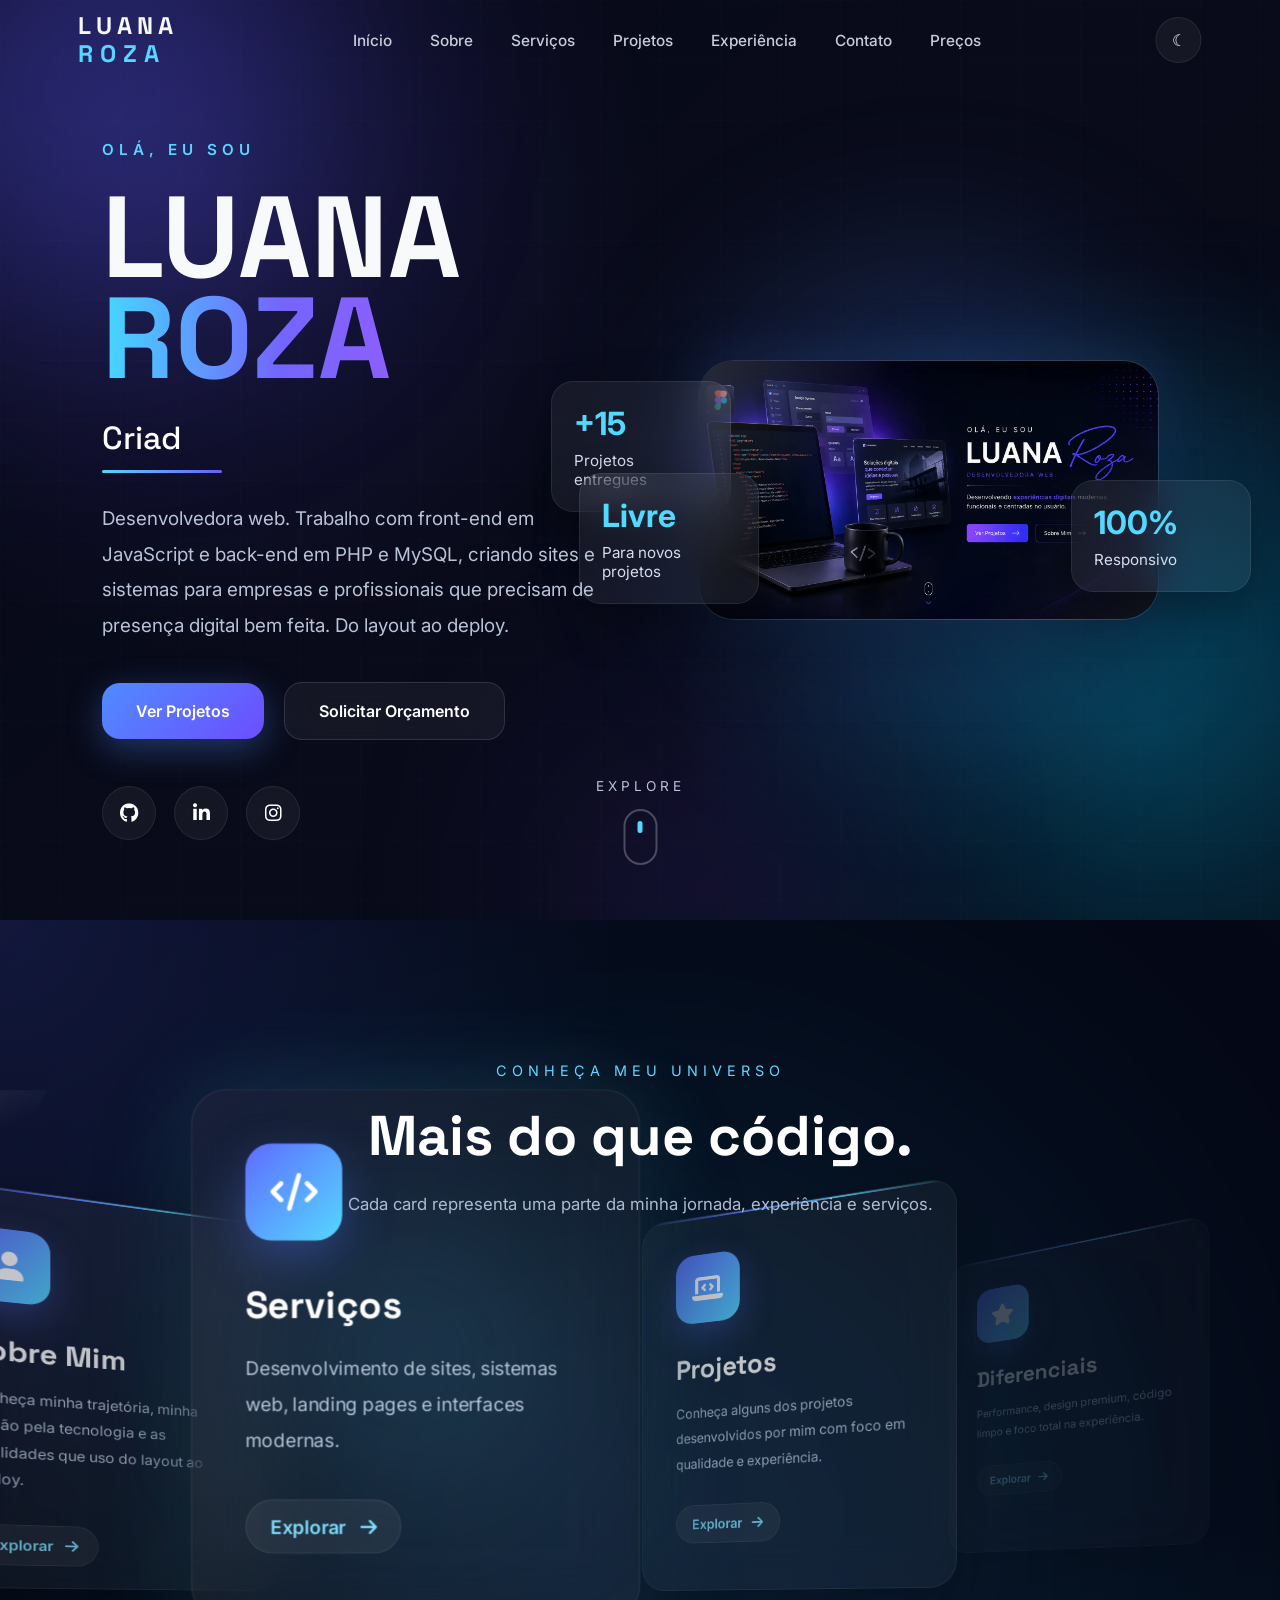
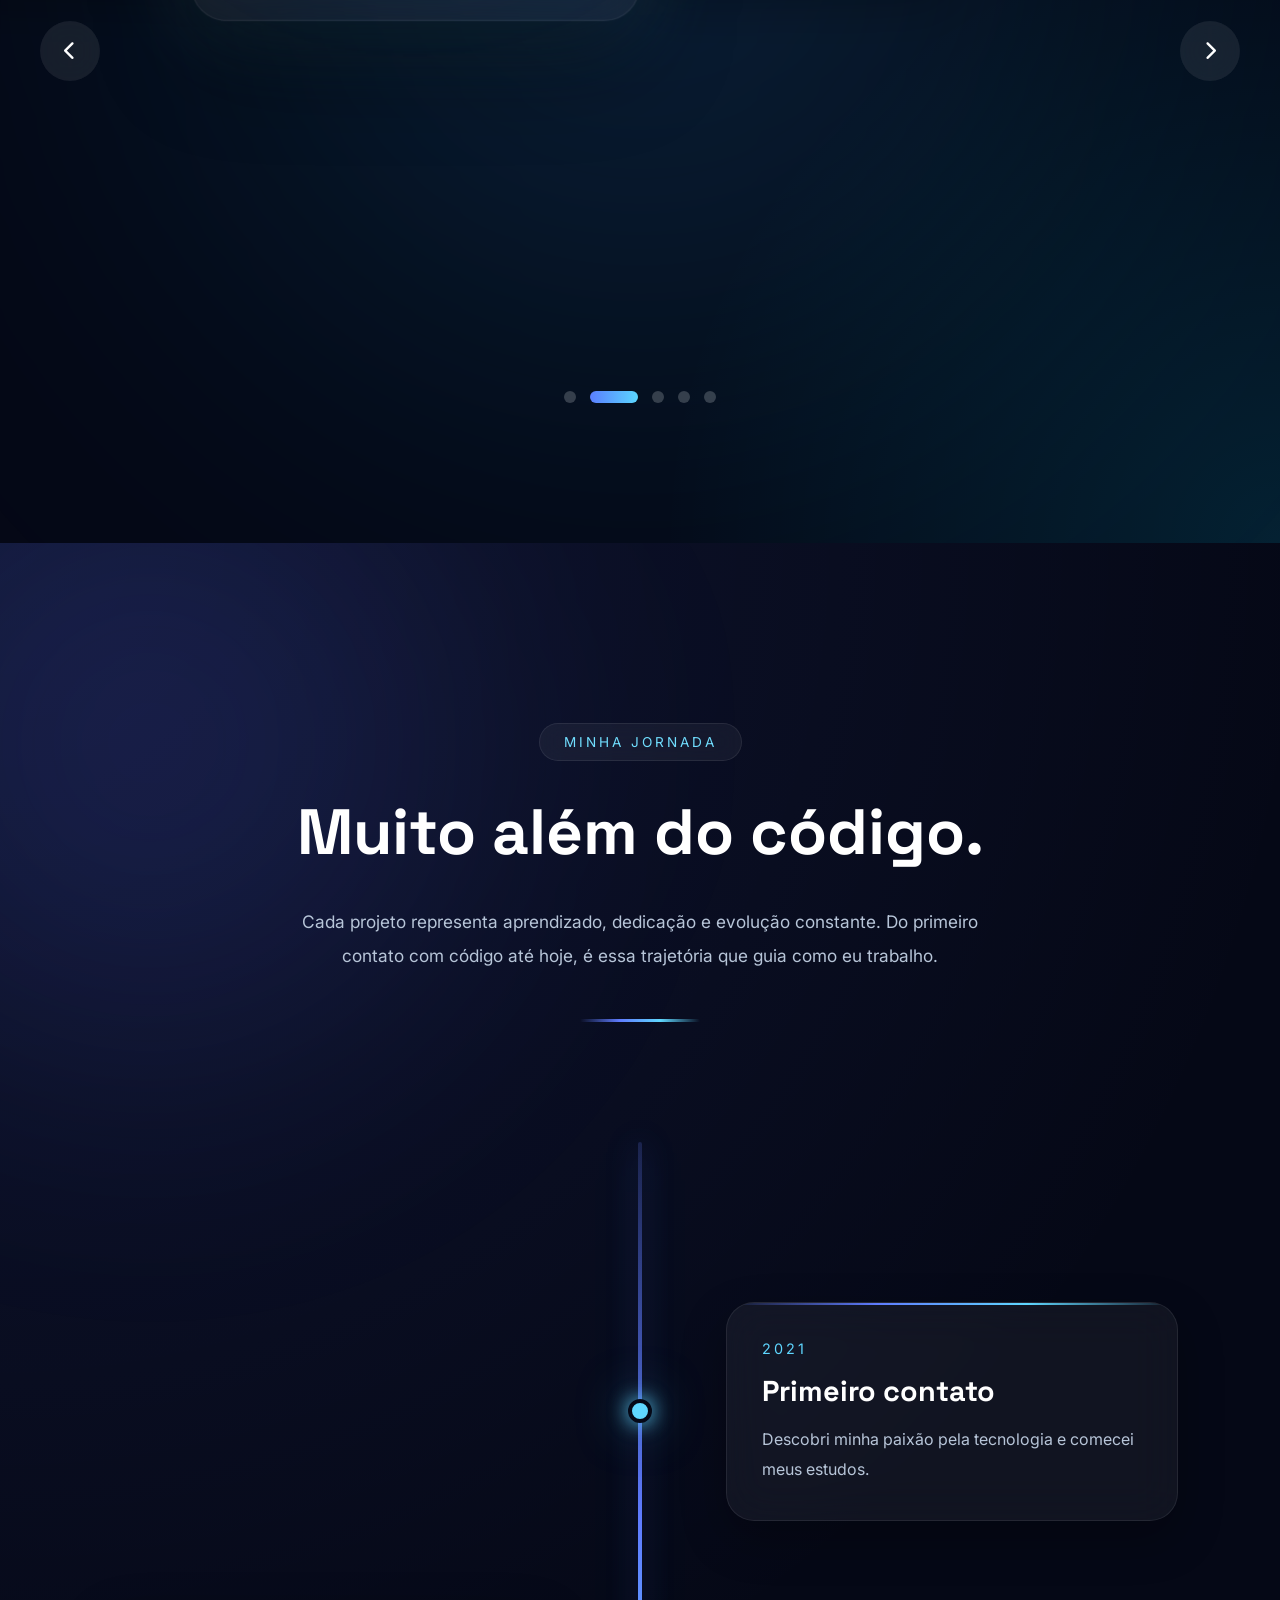
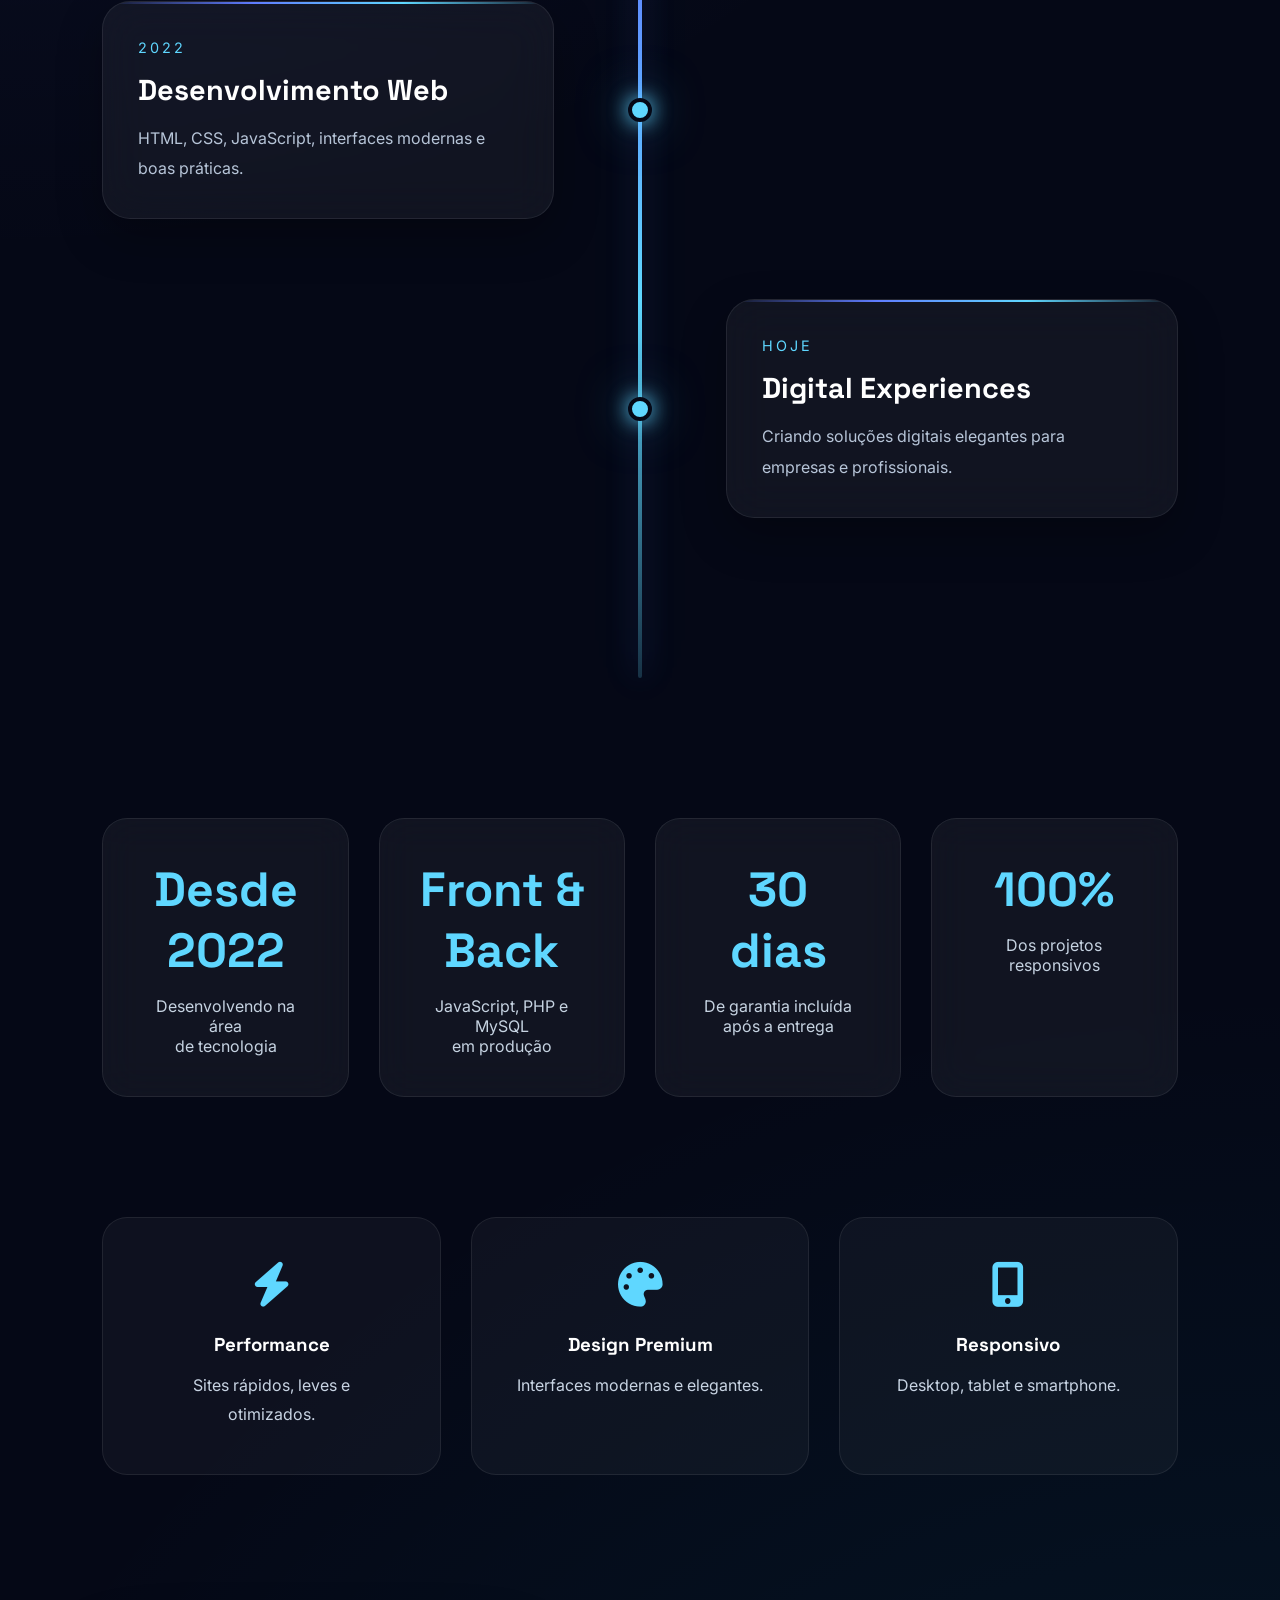
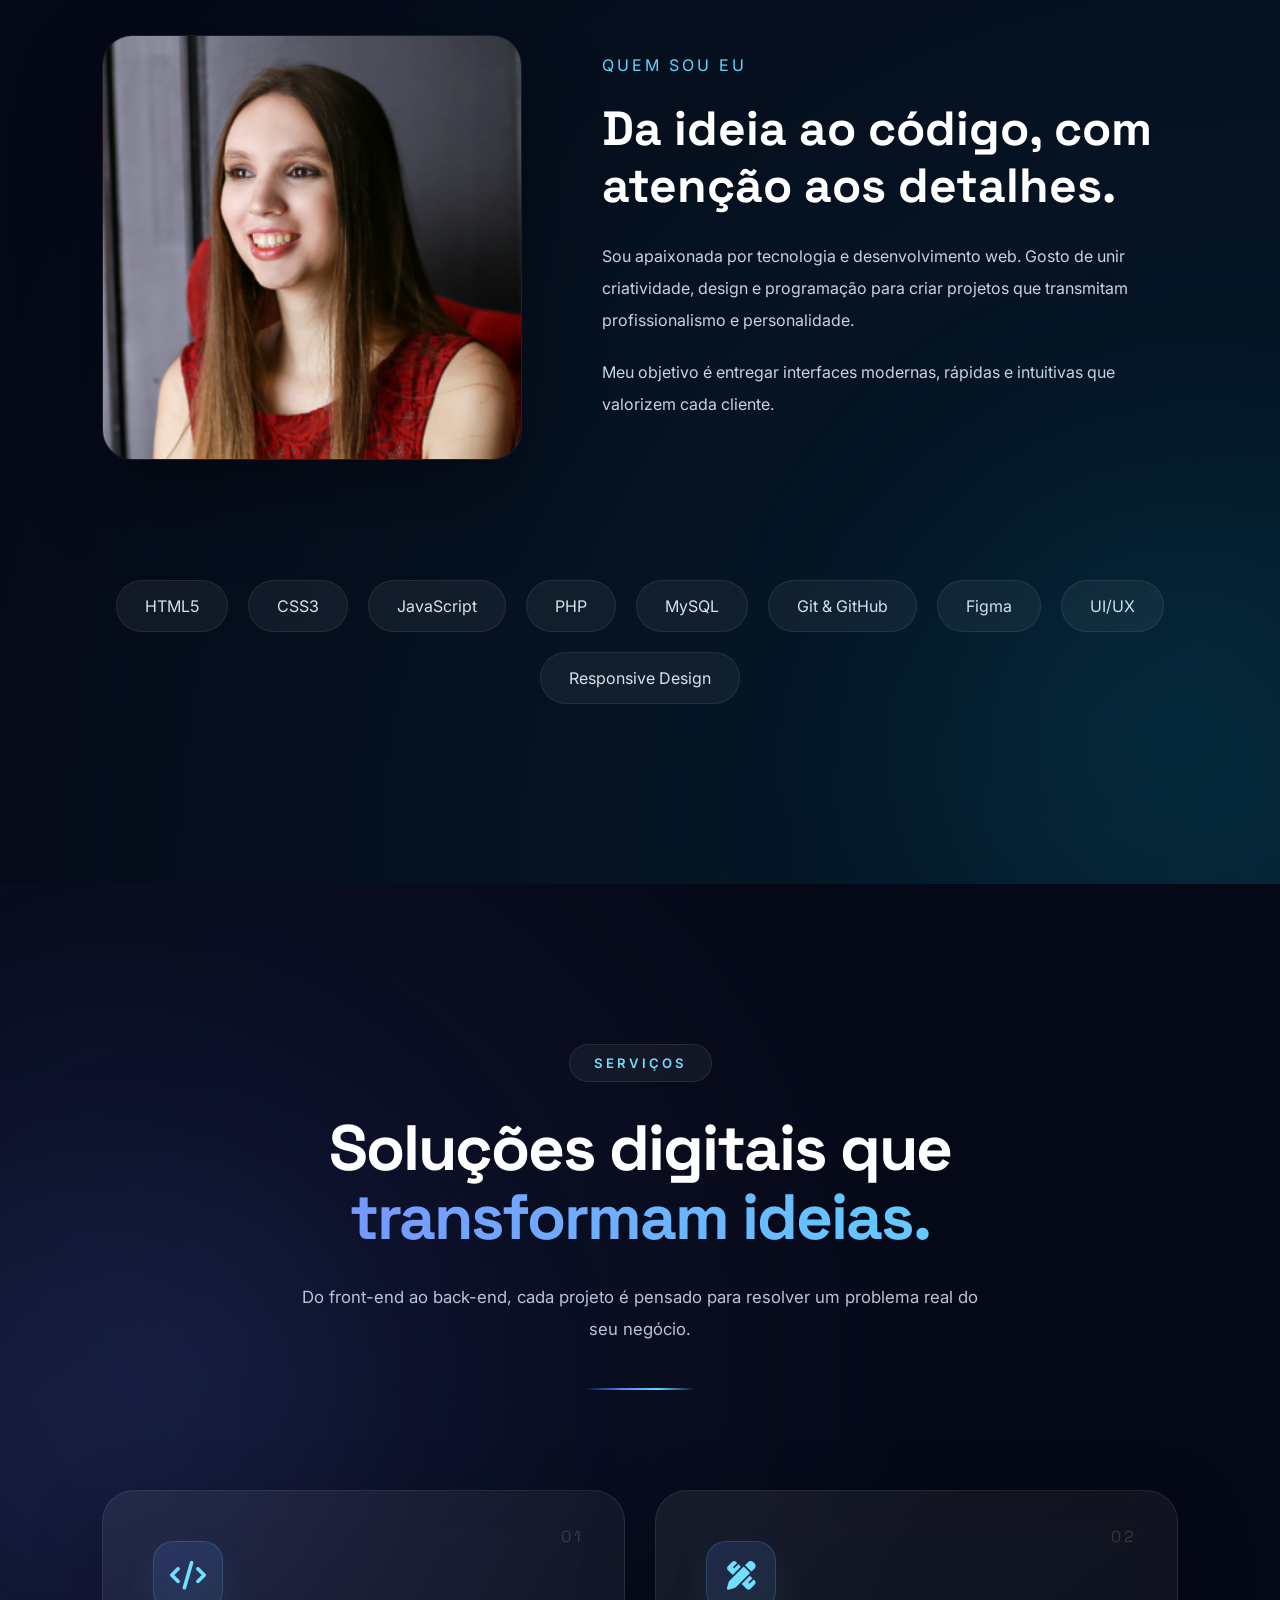
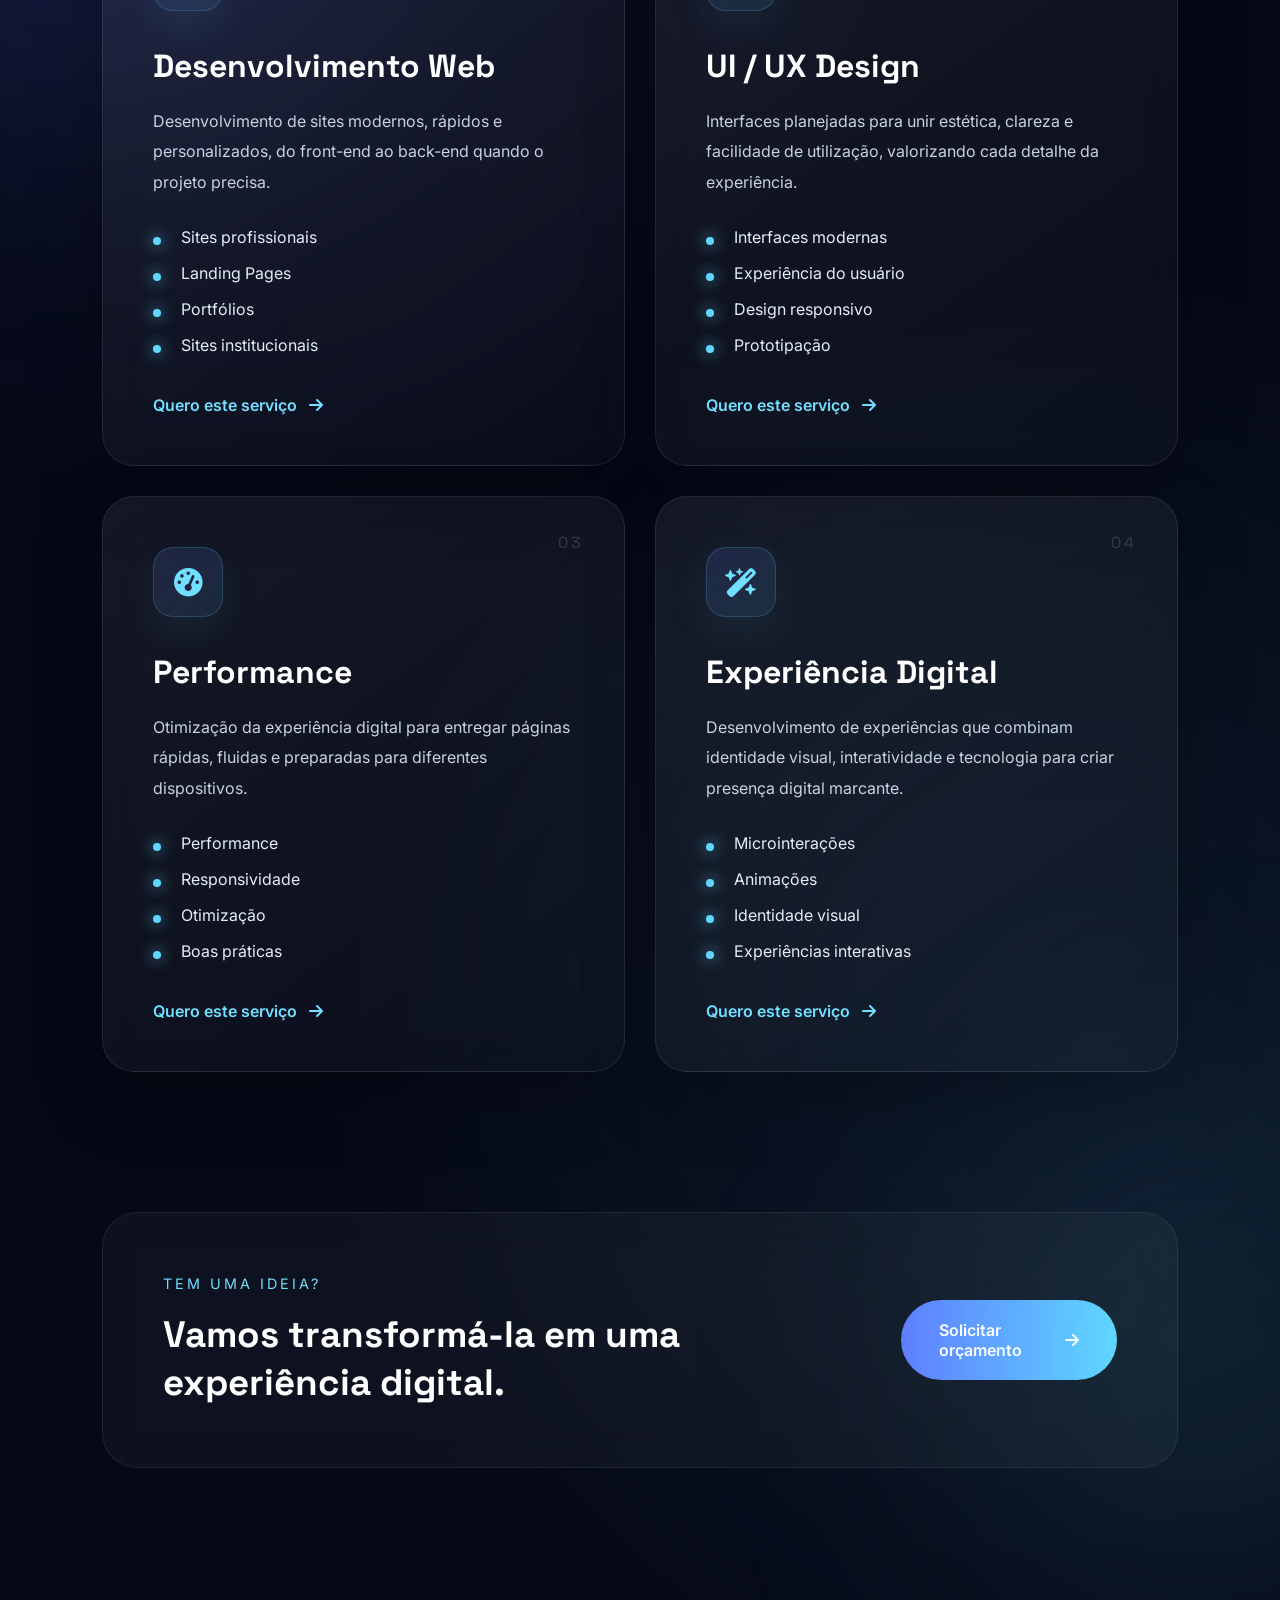
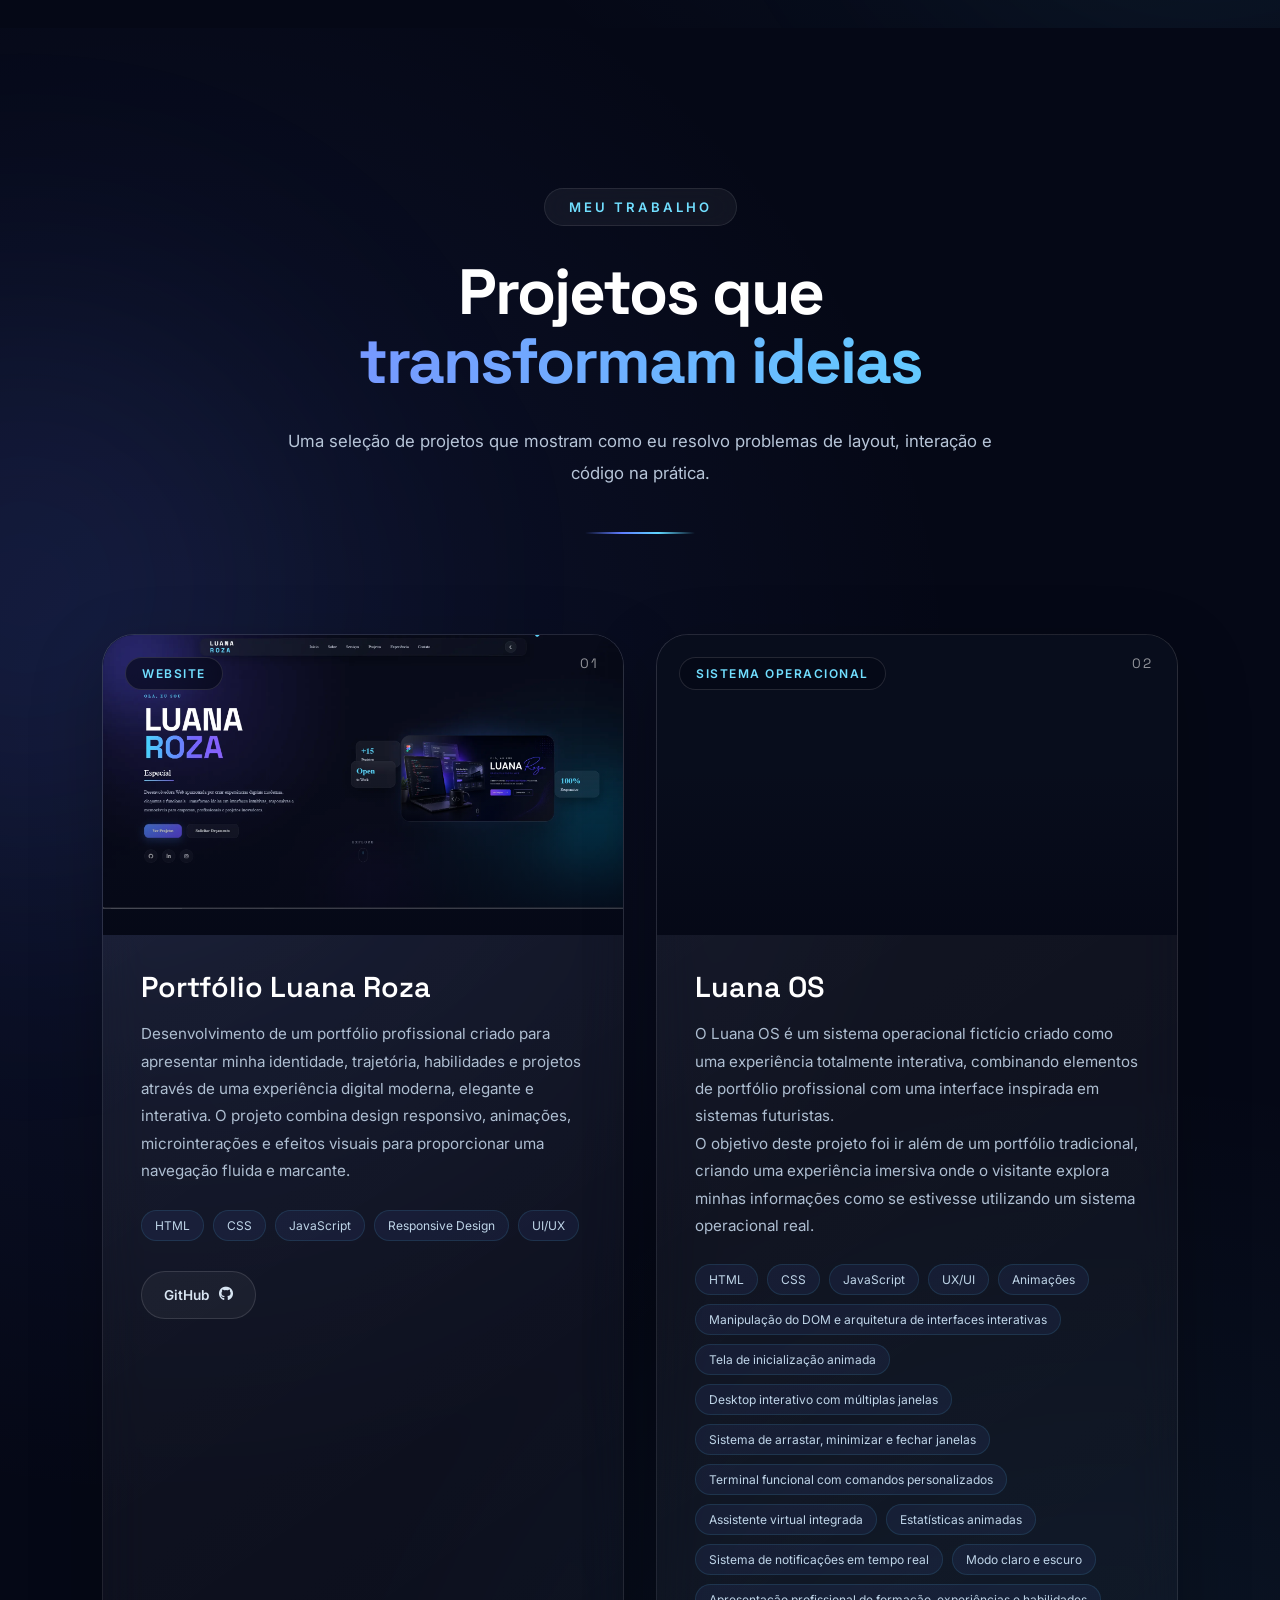
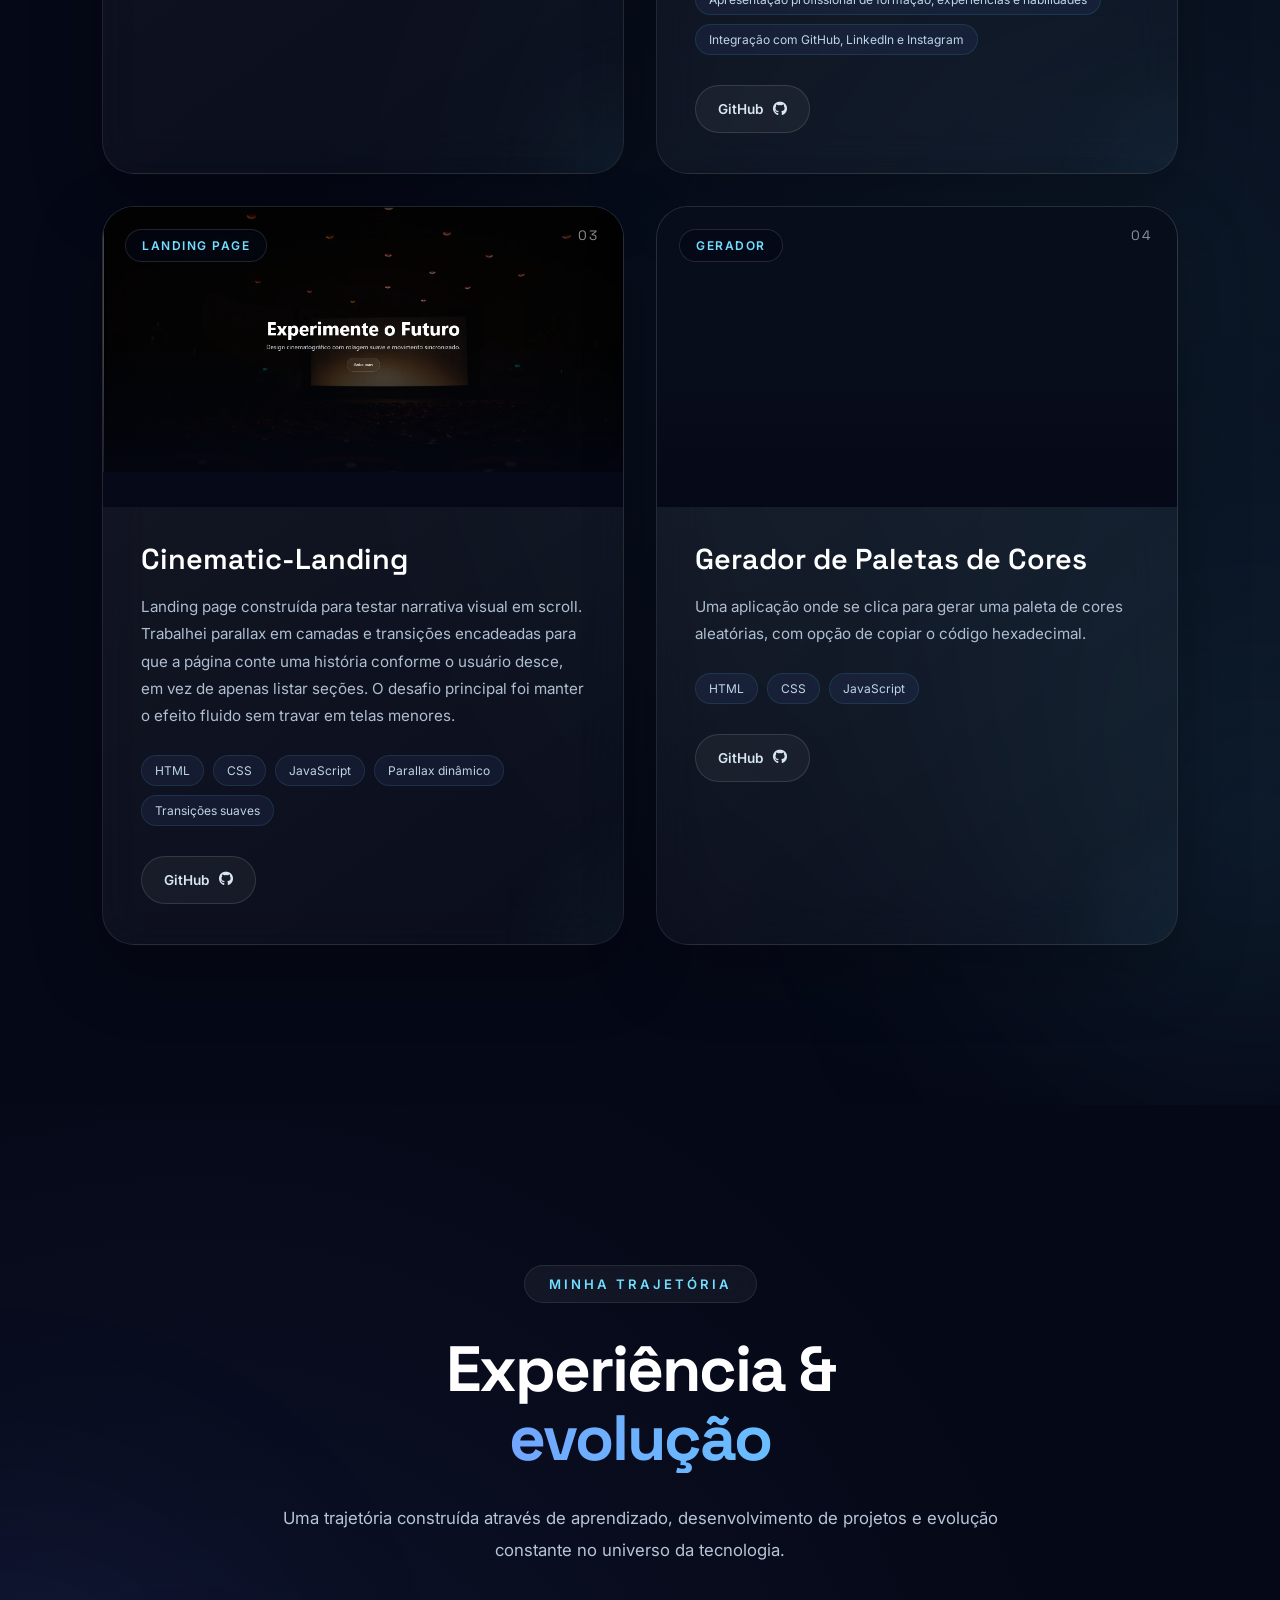
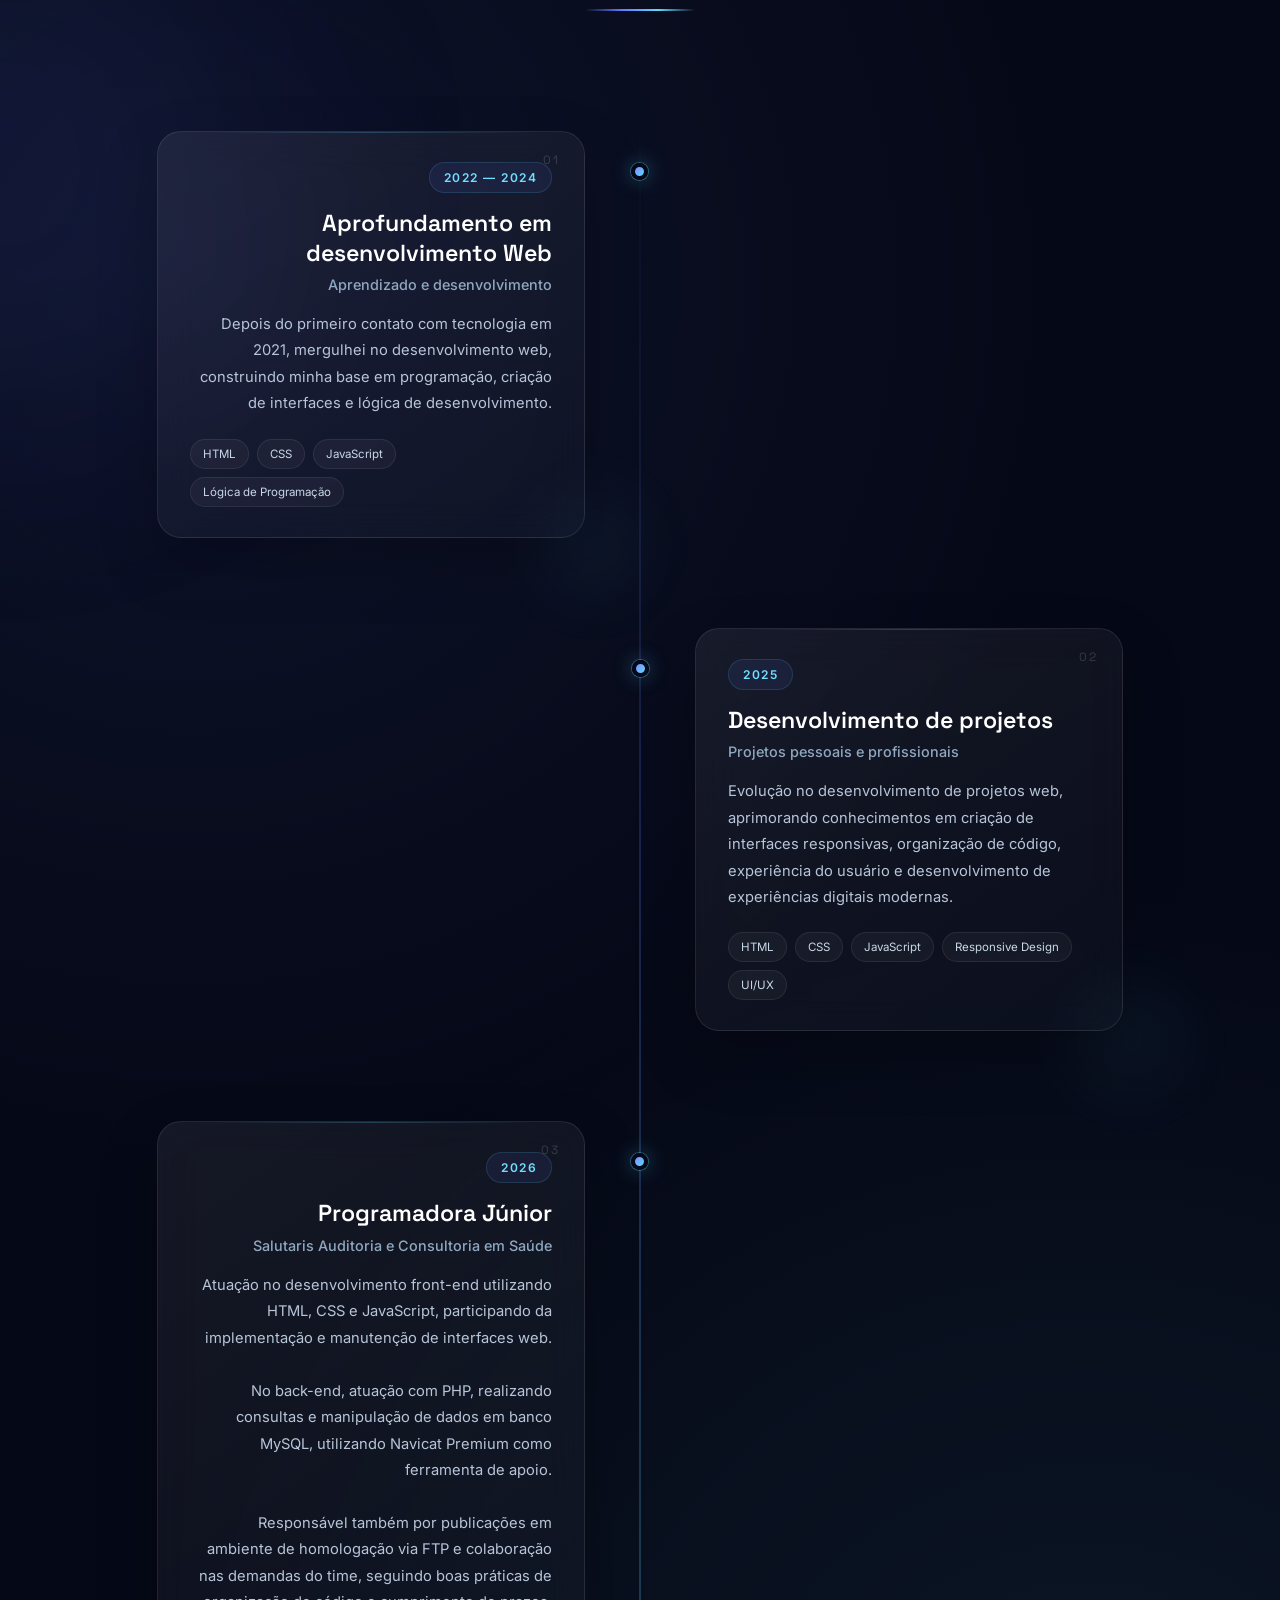
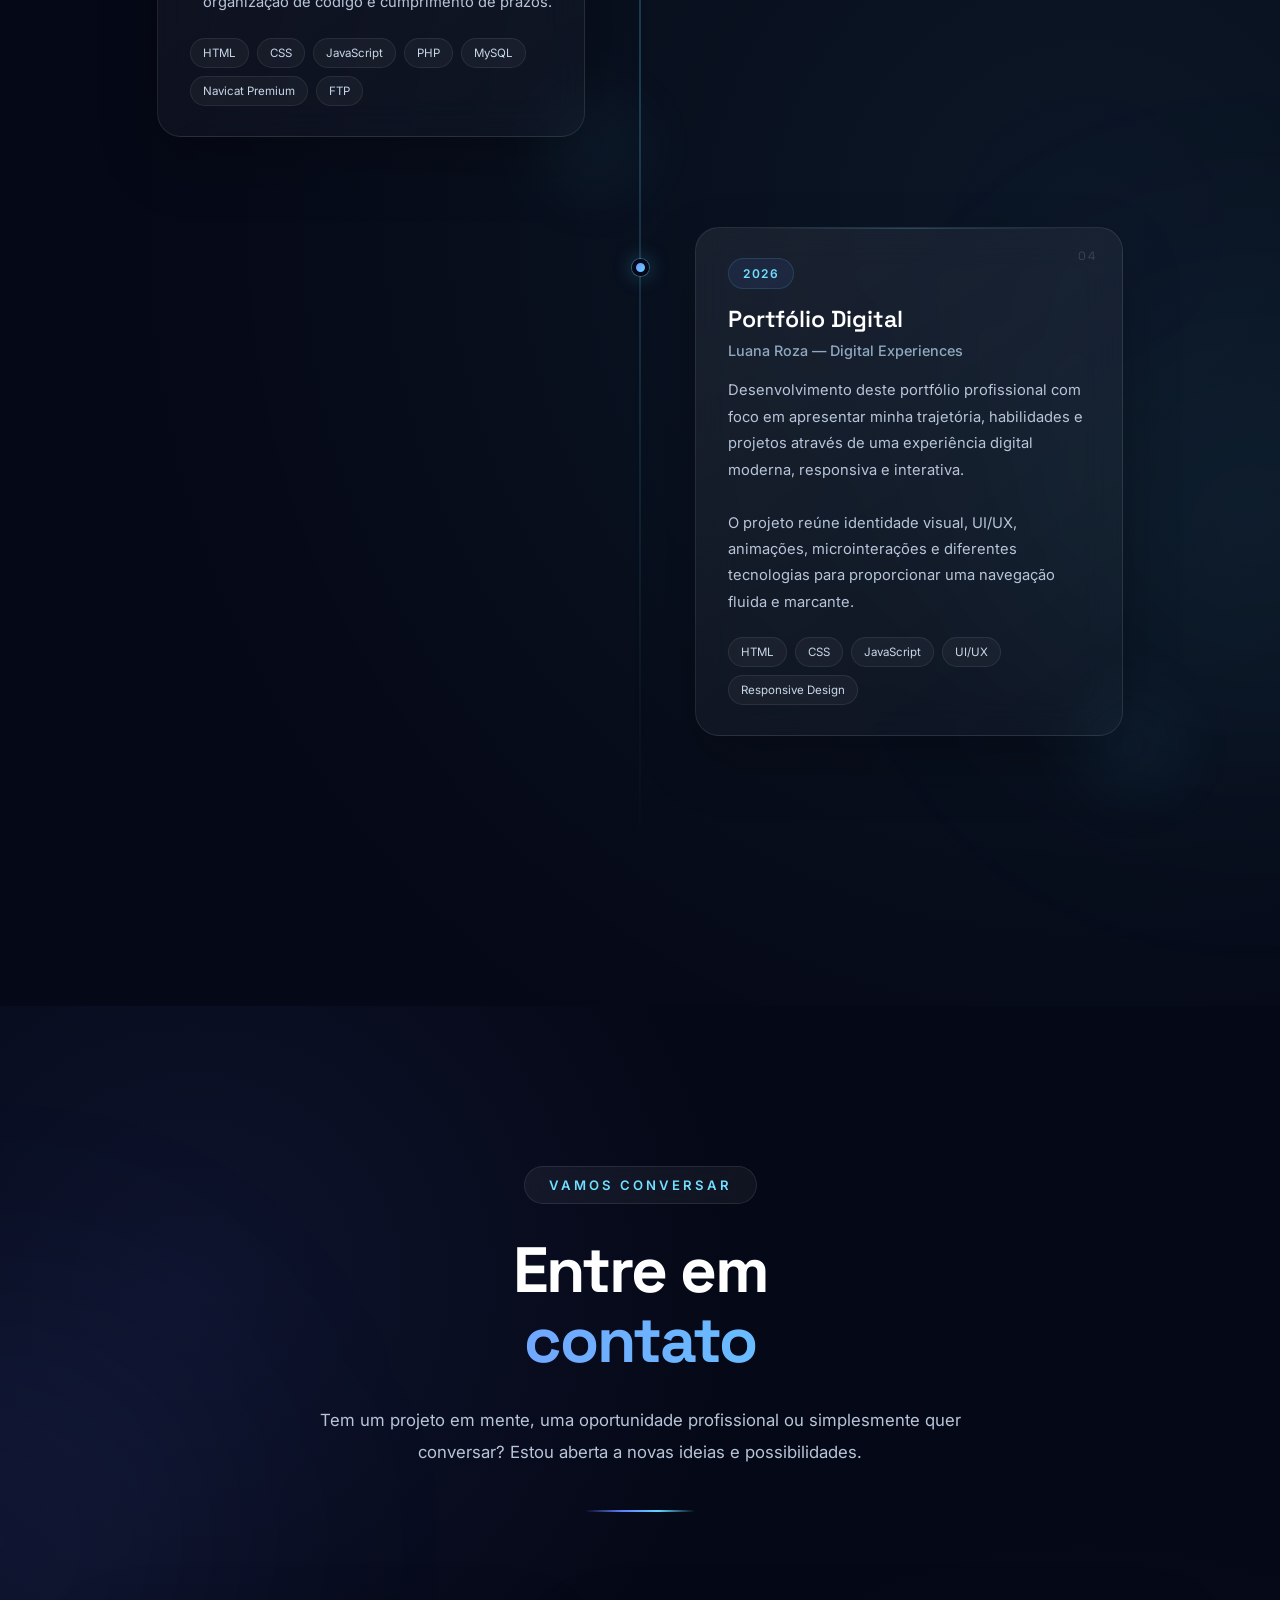
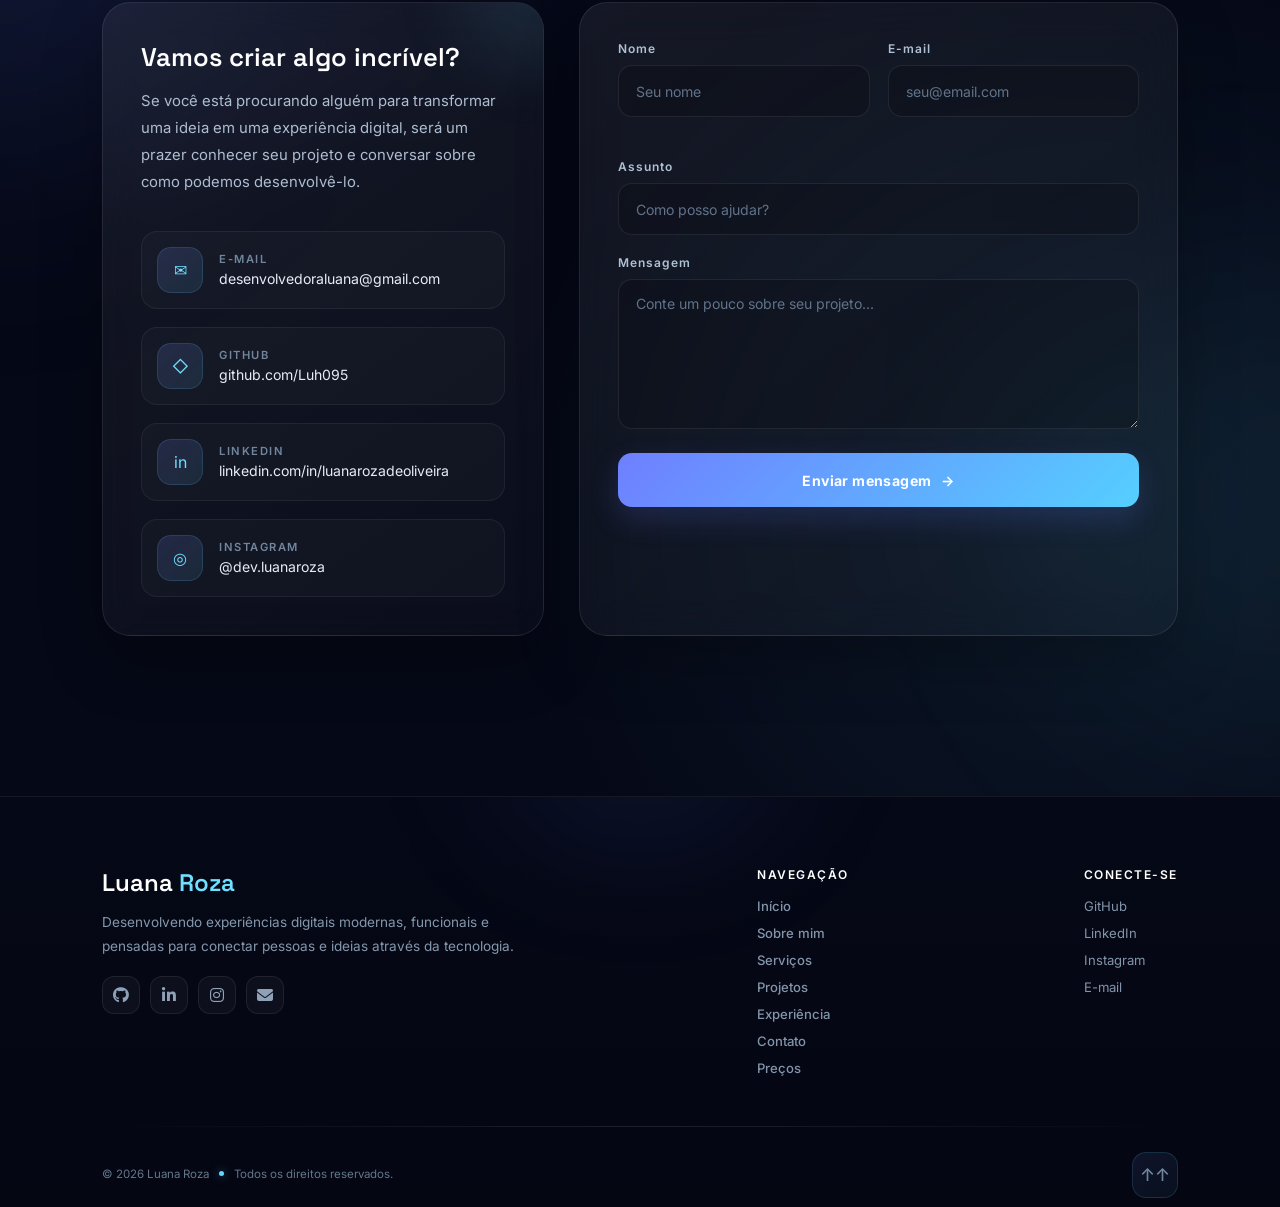
==== commit f40adf0b: "Add files via upload" ====
--- a/index.html
+++ b/index.html
@@ -50,7 +50,6 @@
     <link rel="stylesheet" href="css/about.css">
     <link rel="stylesheet" href="css/hero.css">
     <link rel="stylesheet" href="css/spotlight.css">
-    <link rel="stylesheet" href="css/cursor.css">
     <link rel="stylesheet" href="css/animations.css">
     <link rel="stylesheet" href="css/services.css">
     <link rel="stylesheet" href="css/projects.css">
@@ -92,7 +91,6 @@
     <!-- CURSOR -->
     <!-- ================================================= -->
 
-    <div class="cursor"></div>
 
     <!-- ================================================= -->
     <!-- BACKGROUND -->
@@ -136,9 +134,9 @@
 
                 <li><a href="#experience">Experiência</a></li>
 
+                <li><a href="#contact">Contato</a></li>
+
                 <li><a href="precos.html">Preços</a></li>
-
-                <li><a href="#contact">Contato</a></li>
 
             </ul>
 
@@ -2159,13 +2157,13 @@
             </a>
 
 
+            <a href="#contact">
+                Contato
+            </a>
+
+
             <a href="precos.html">
                 Preços
-            </a>
-
-
-            <a href="#contact">
-                Contato
             </a>
 
         </nav>
@@ -2267,7 +2265,6 @@
     <script src="js/loader.js"></script>
     <script src="js/typewriter.js"></script>
     <script src="js/spotlight.js"></script>
-    <script src="js/cursor.js"></script>
     <script src="js/parallax.js"></script>
     <script src="js/carousel.js"></script>
     <script src="js/services.js"></script>
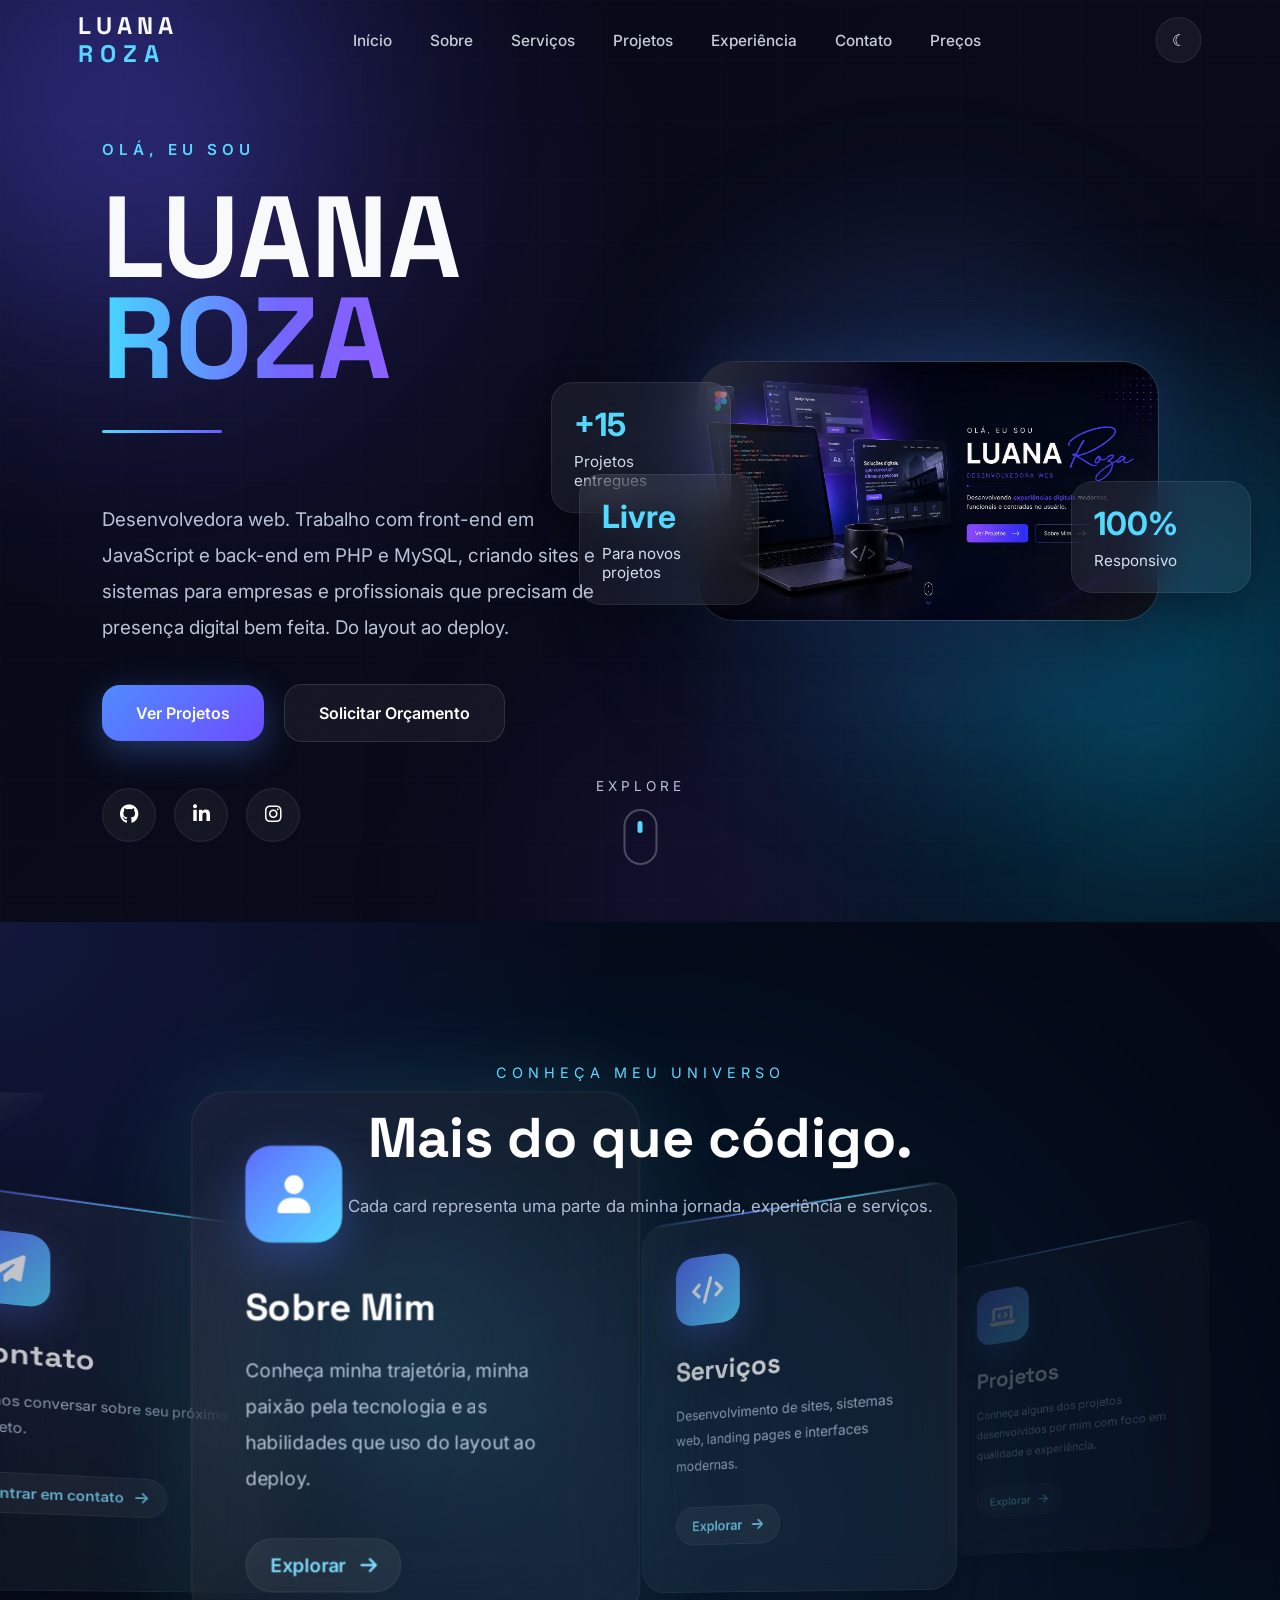
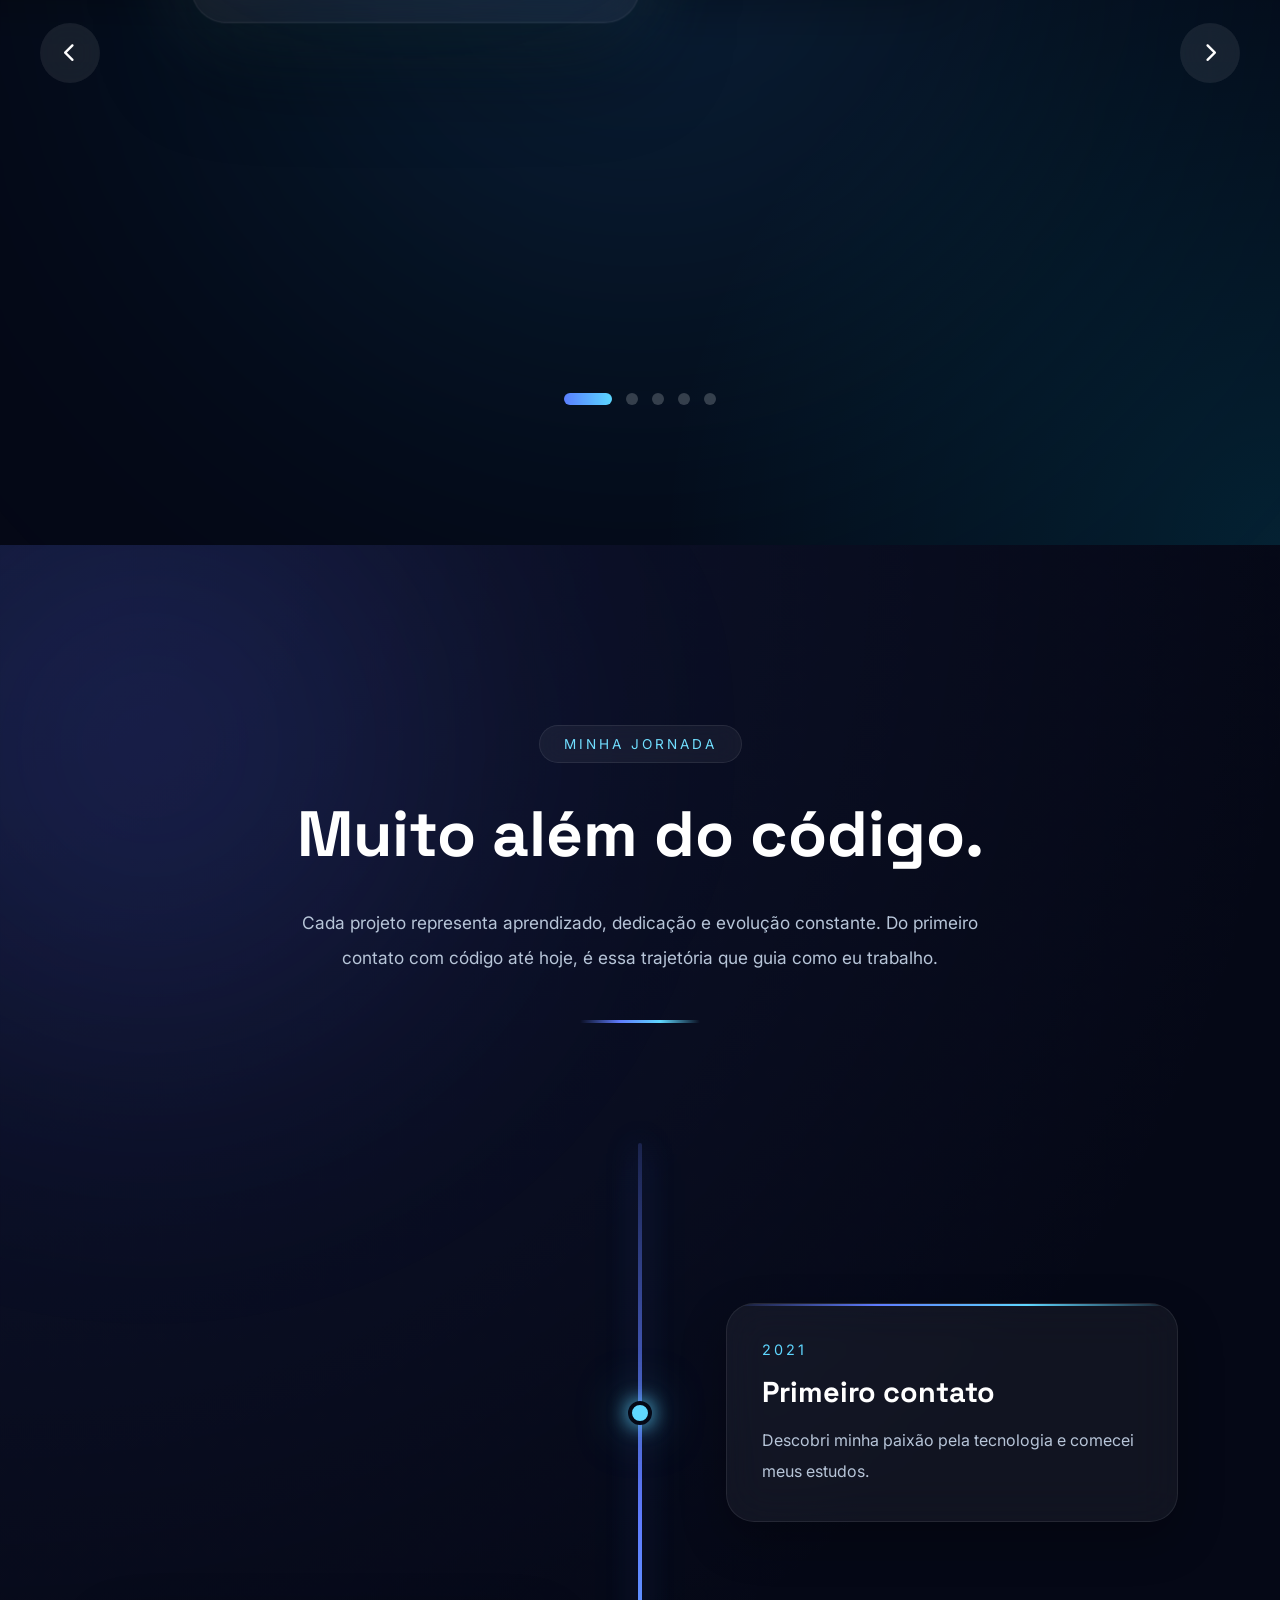
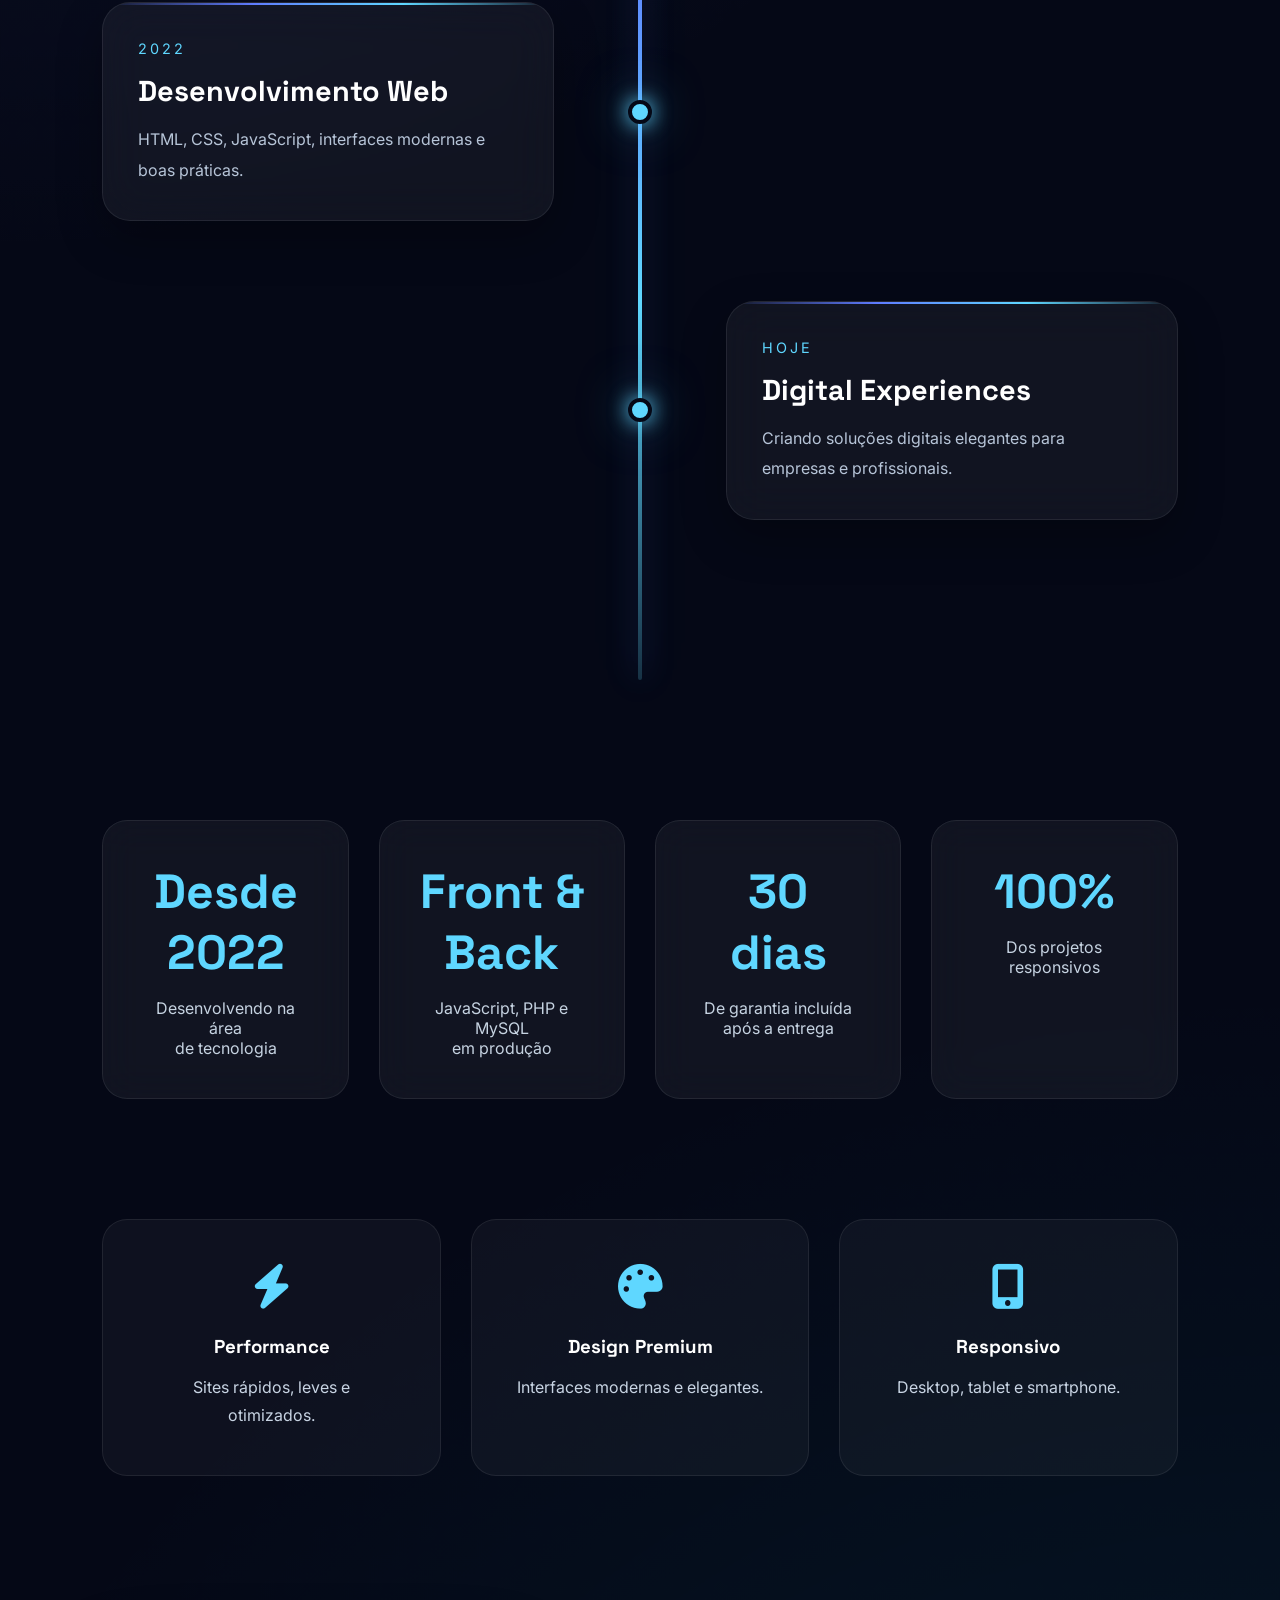
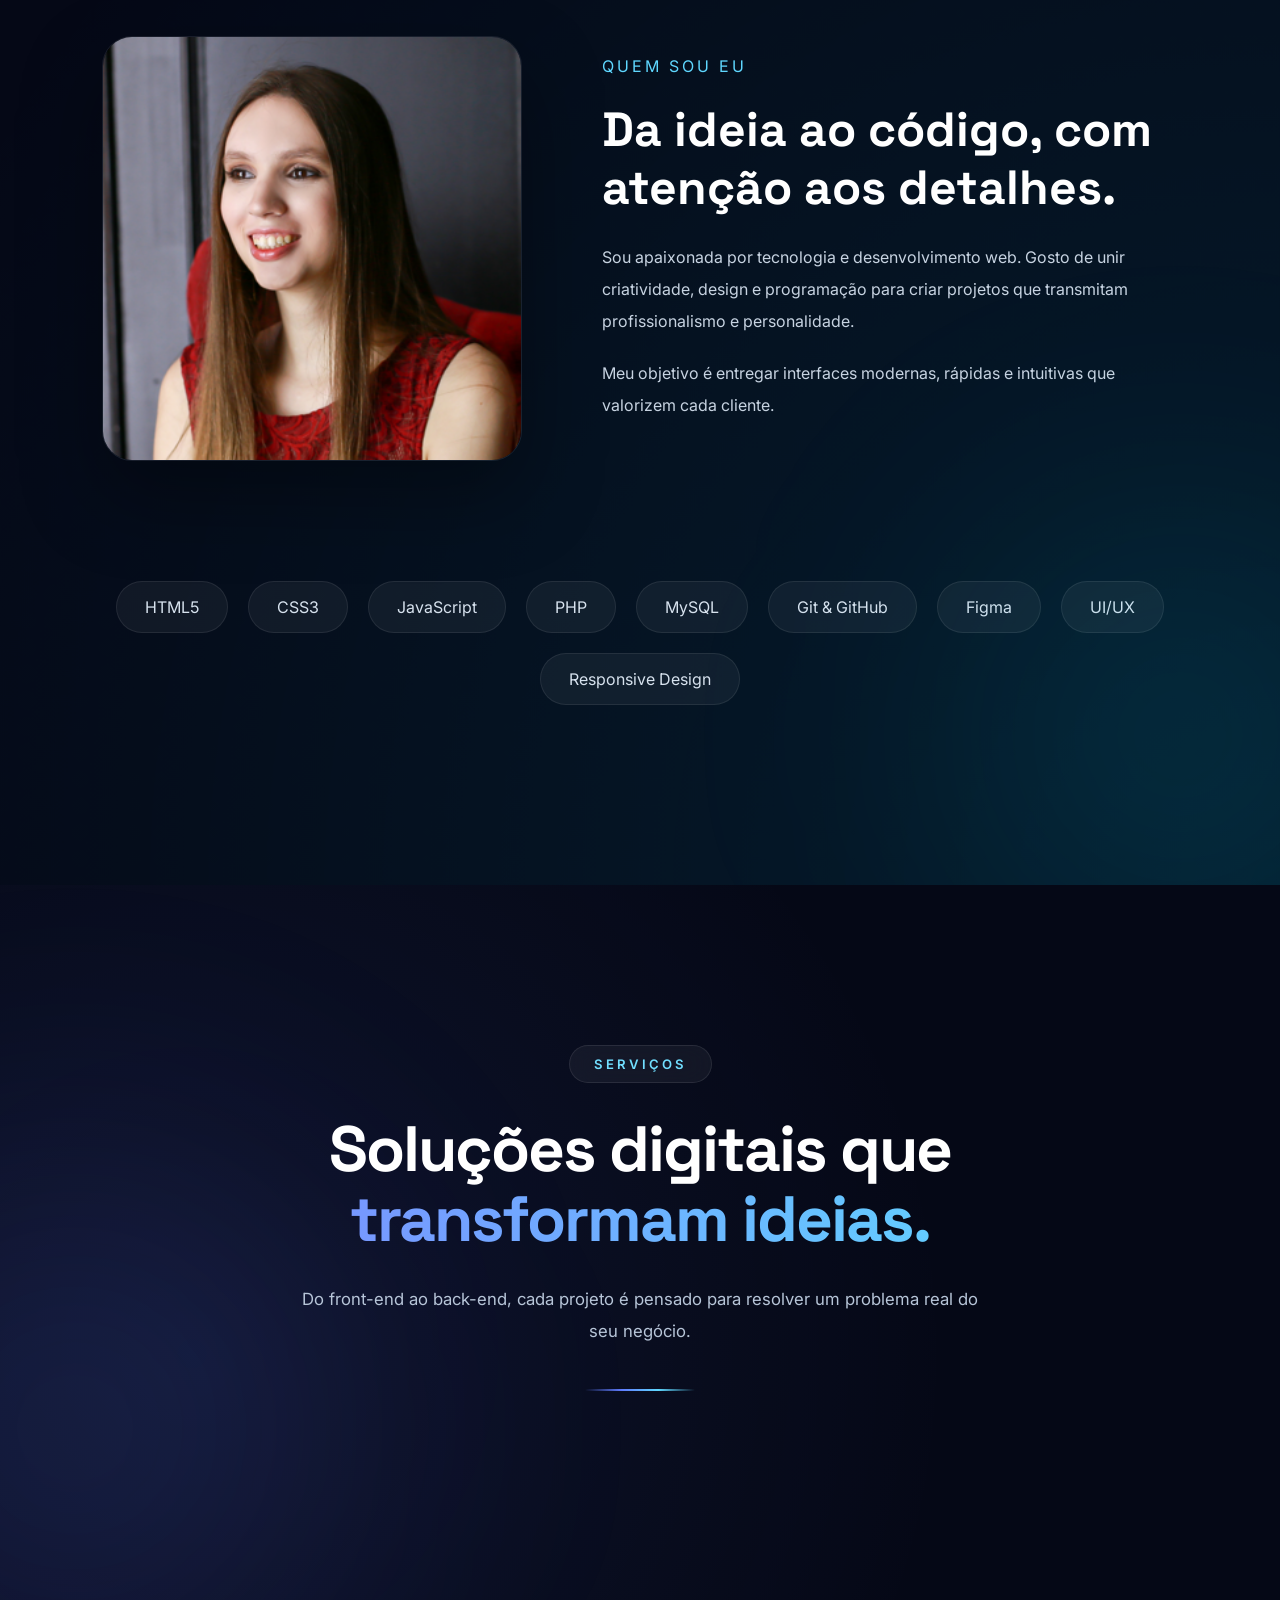
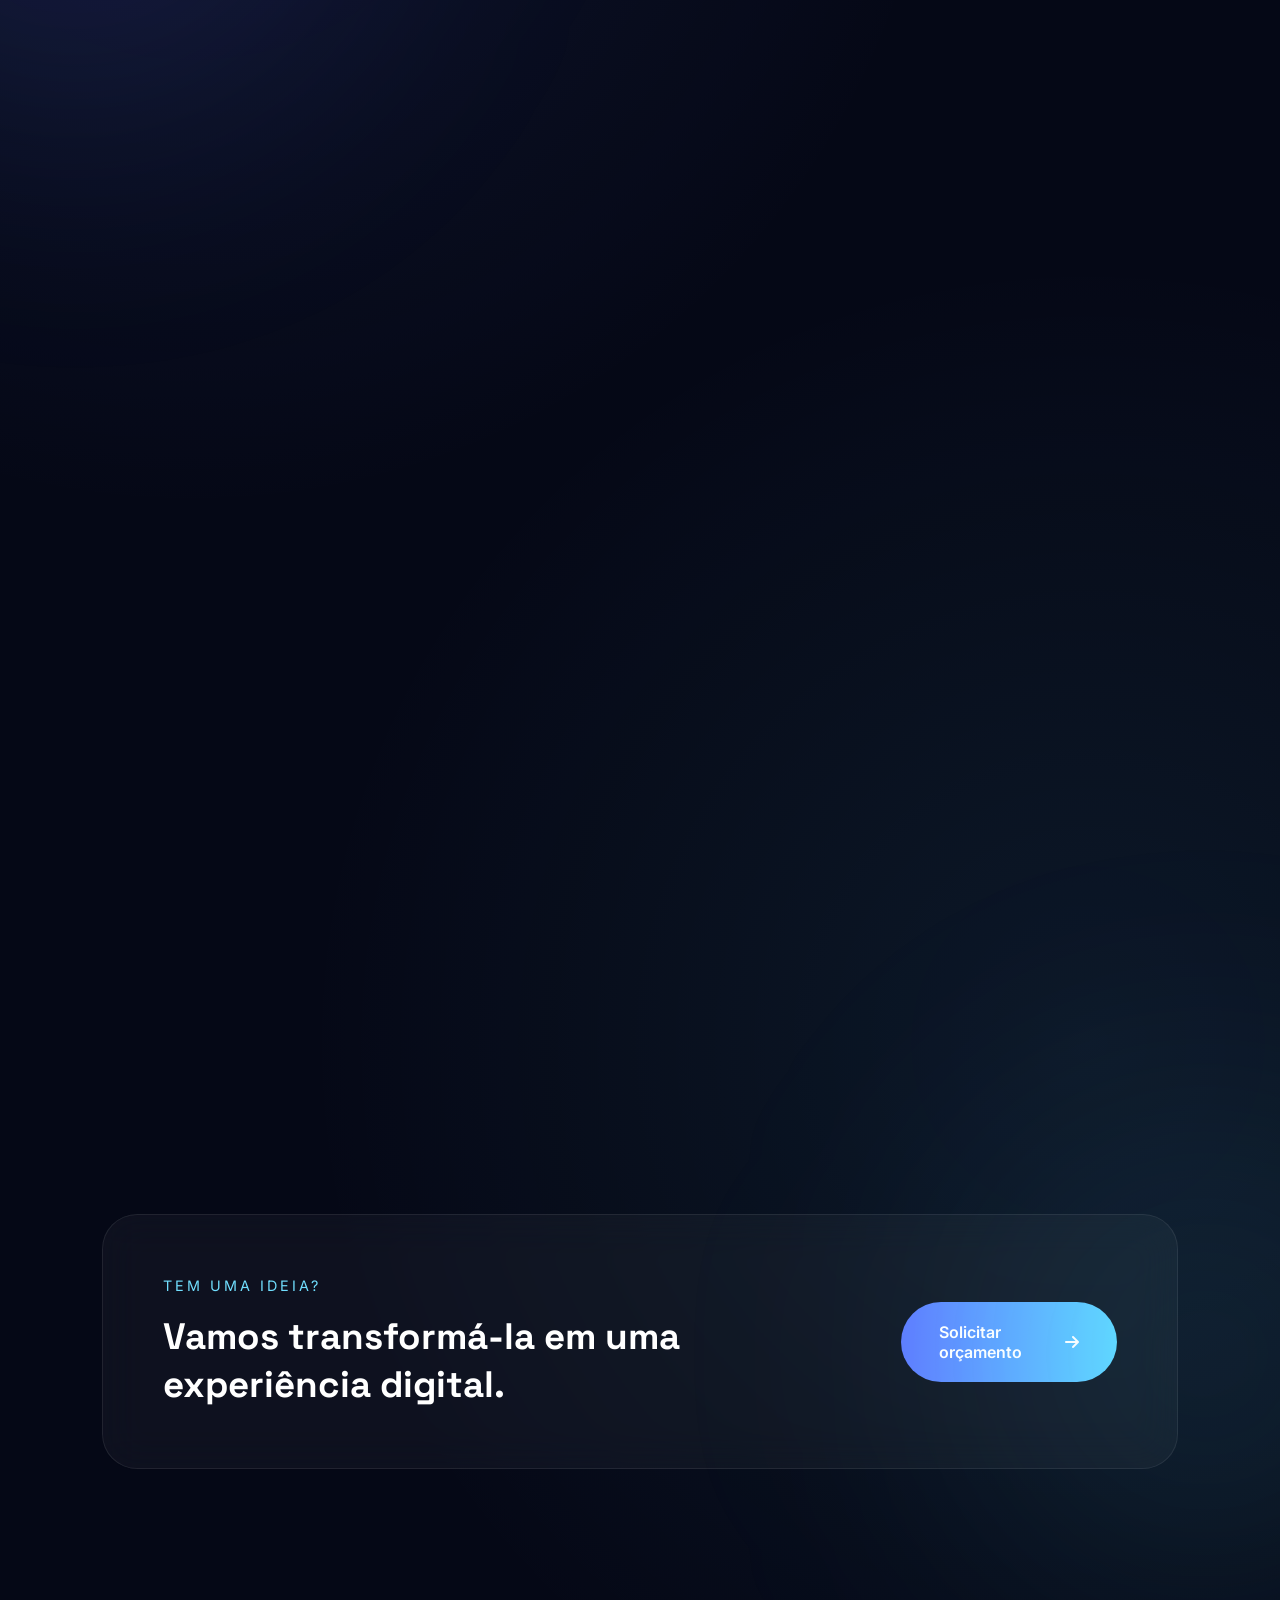
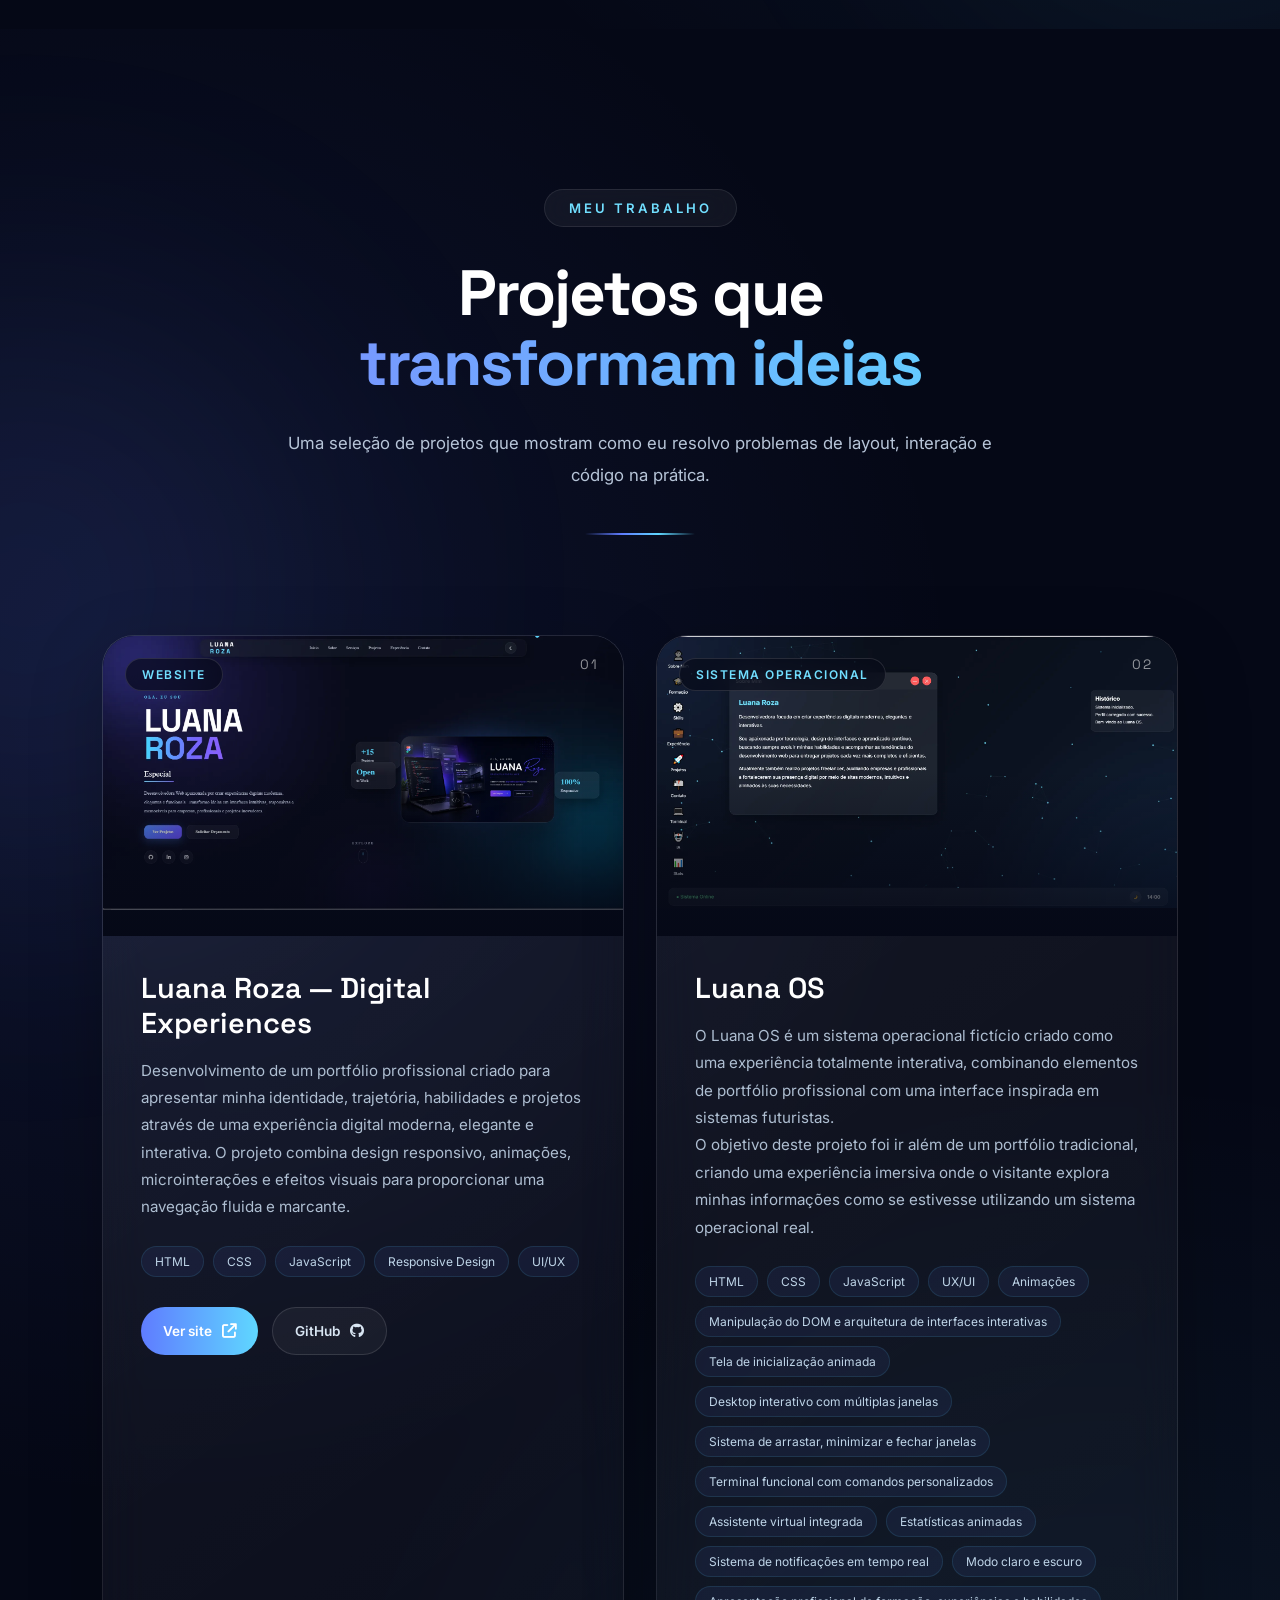
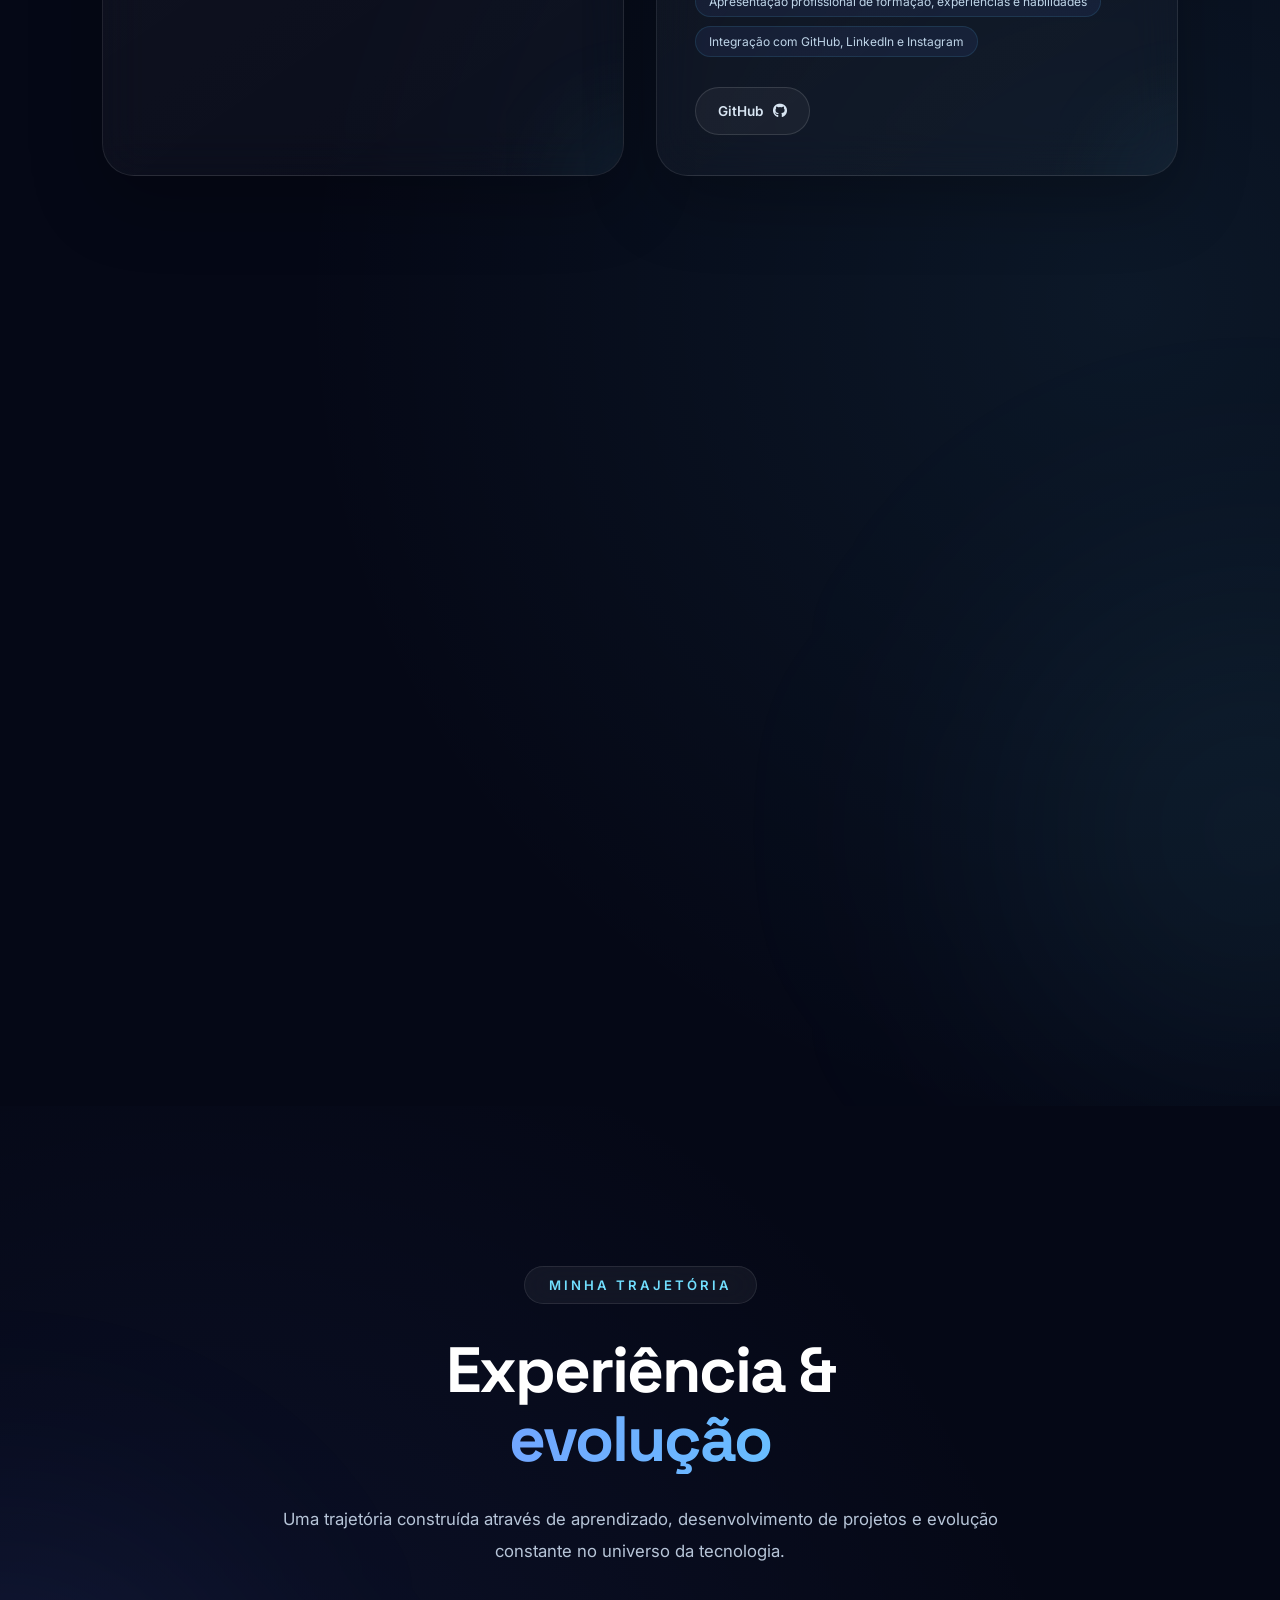
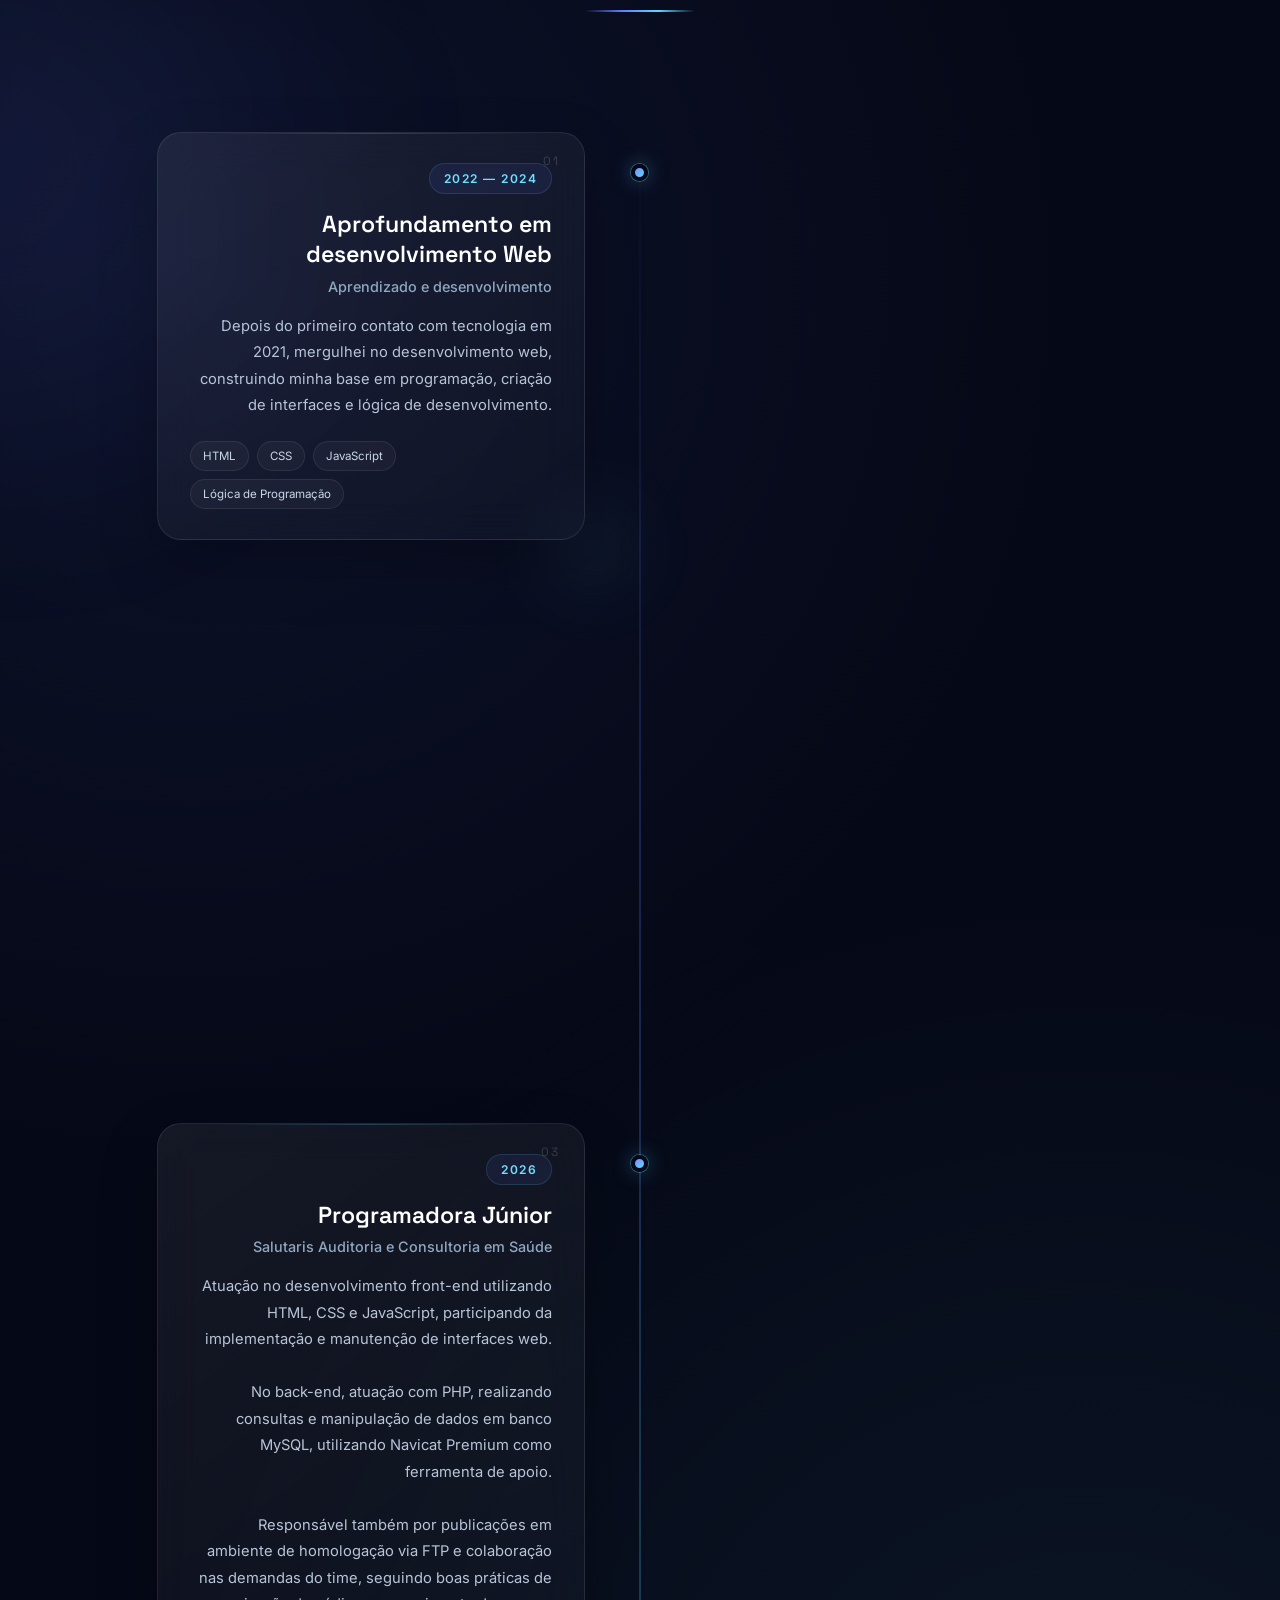
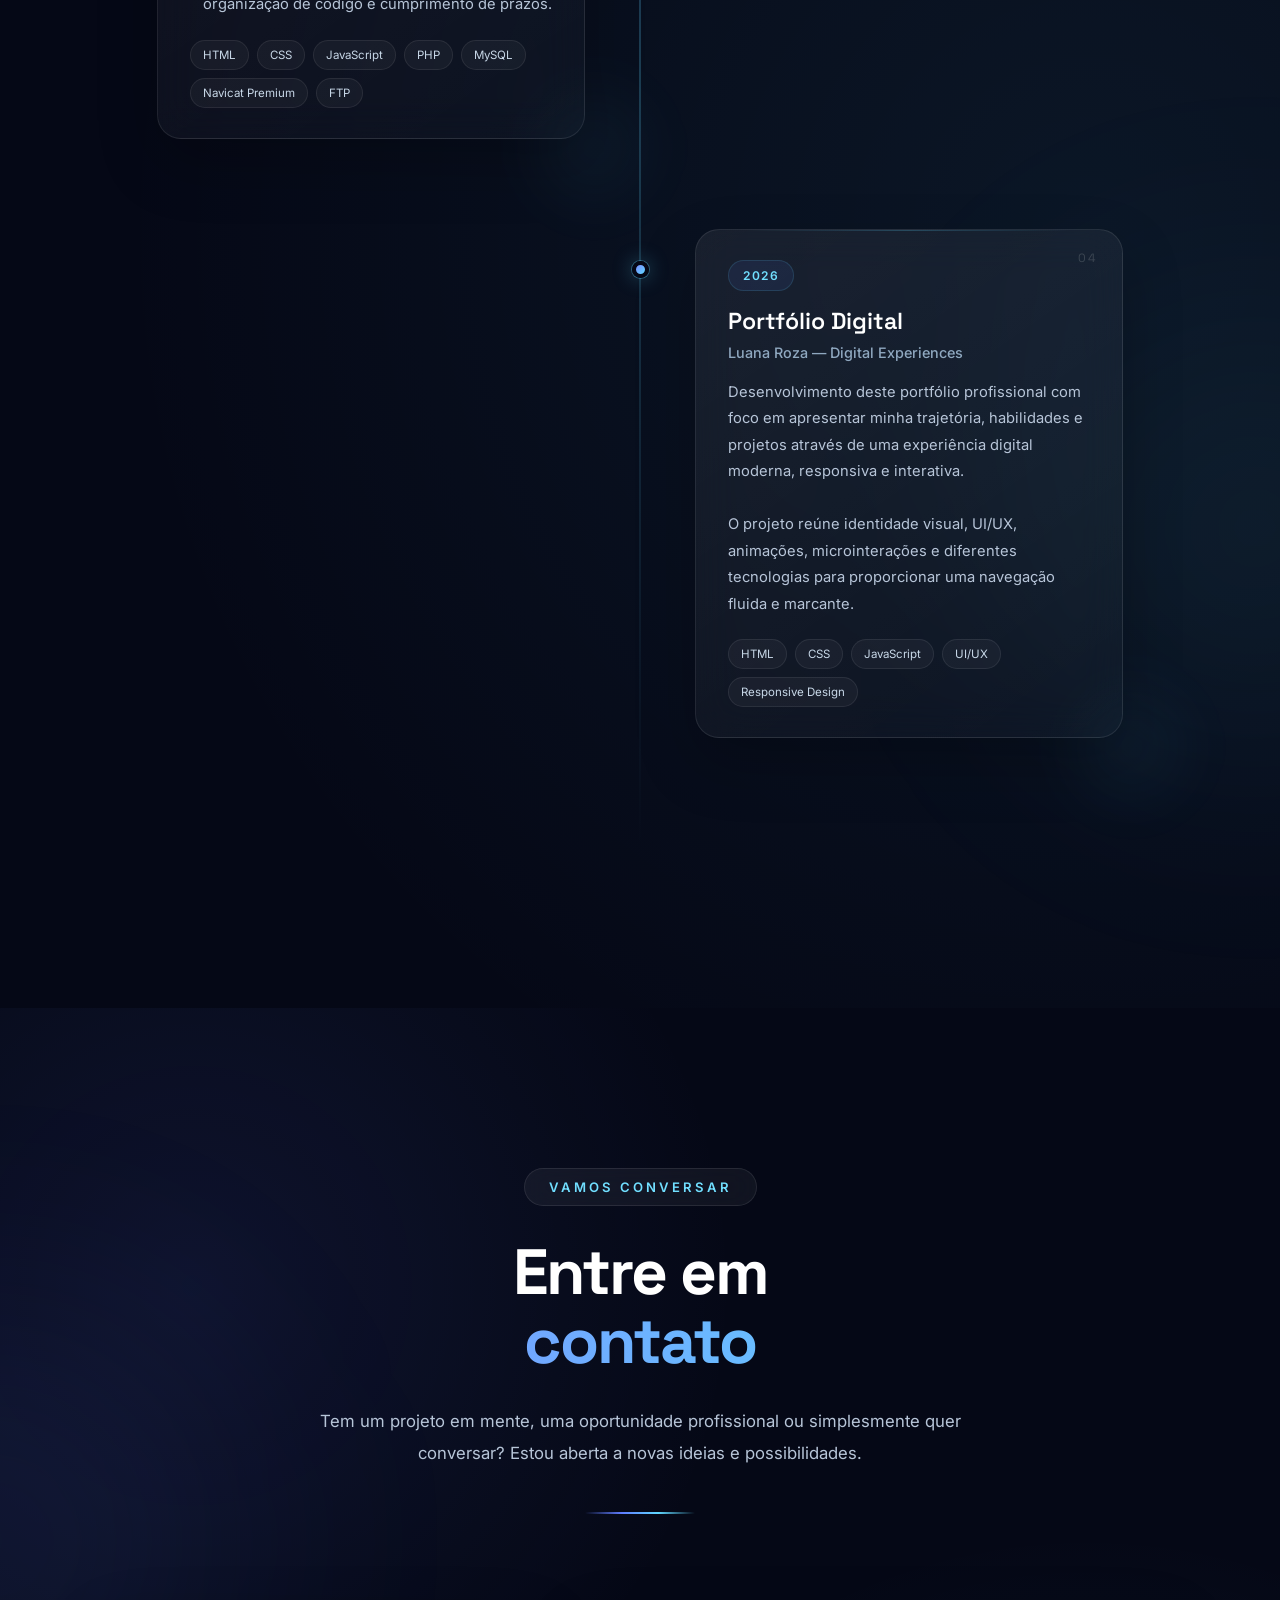
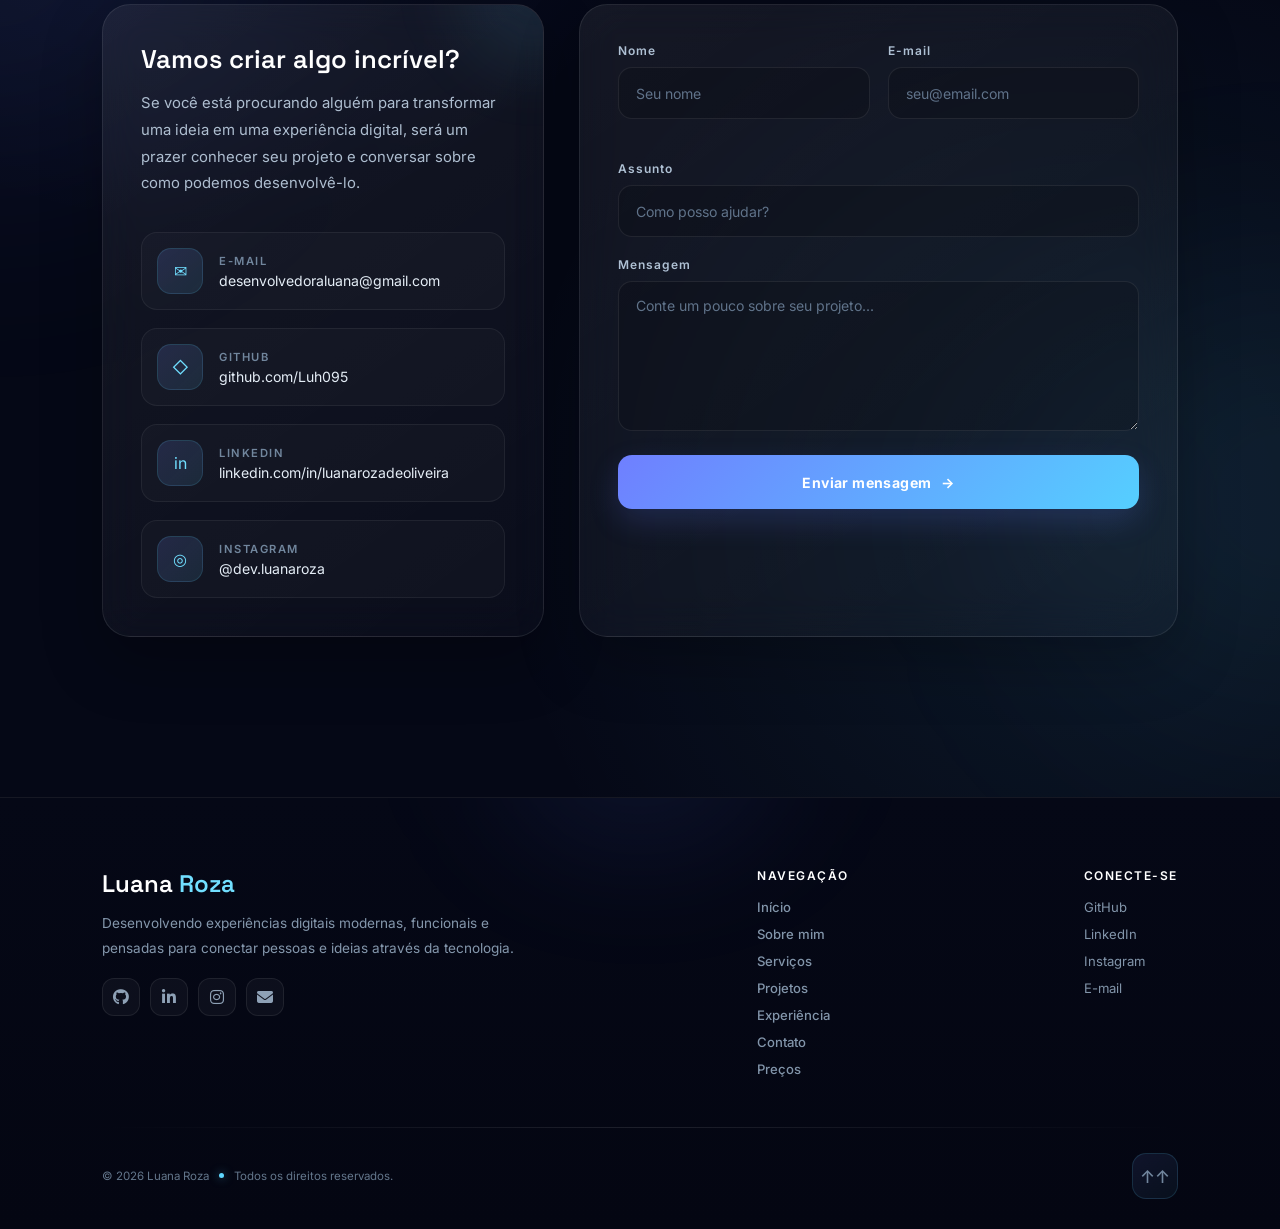
==== commit 5d441beb: "Add files via upload" ====
--- a/index.html
+++ b/index.html
@@ -1080,7 +1080,7 @@
             <div class="project-content">
 
                 <h3>
-                    Portfólio Luana Roza
+                    Luana Roza — Digital Experiences
                 </h3>
 
                 <p>
@@ -1107,7 +1107,20 @@
                 <div class="project-links">
 
                     <a
-                        href="#"
+                        href="https://luh095.github.io/LuanaRozaDigitalExperiences/"
+                        class="project-link"
+                        target="_blank"
+                        rel="noopener noreferrer"
+                    >
+
+                        Ver site
+
+                        <i class="fa-solid fa-arrow-up-right-from-square" aria-hidden="true"></i>
+
+                    </a>
+
+                    <a
+                        href="https://github.com/Luh095/LuanaRozaDigitalExperiences"
                         class="project-link secondary"
                         target="_blank"
                         rel="noopener noreferrer"
@@ -1115,7 +1128,7 @@
 
                         GitHub
 
-                        <i class="fa-brands fa-github"></i>
+                        <i class="fa-brands fa-github" aria-hidden="true"></i>
 
                     </a>
 
--- a/css/carousel.css
+++ b/css/carousel.css
@@ -980,4 +980,110 @@
 
     letter-spacing:.8px;
 
-}+}
+
+/*==================================================
+AJUSTES DE CELULAR — CARROSSEL
+==================================================*/
+
+@media(max-width:768px){
+
+    /* O respiro de 140px + 90px é escala de desktop:
+       no celular vira um vão vazio entre o texto e o card */
+
+    #carousel{
+
+        min-height:100dvh;
+
+        padding:88px 0;
+
+    }
+
+    .carousel-title{
+
+        margin-bottom:40px;
+
+    }
+
+    .carousel-title p{
+
+        max-width:34ch;
+
+        margin-left:auto;
+
+        margin-right:auto;
+
+    }
+
+    /* CENTRALIZAÇÃO
+       A regra base usa margin-left:-190px, metade da
+       largura de desktop (380px). Com o card fluido no
+       celular essa conta nunca fecha. Trocamos por
+       left/right:0 + margem automática, que centra
+       qualquer largura. */
+
+    .carousel-card{
+
+        width:min(340px,88vw);
+
+        left:0;
+
+        right:0;
+
+        margin-left:auto;
+
+        margin-right:auto;
+
+    }
+
+    /* SETAS
+       Antes ficavam nas laterais, por cima do card.
+       Agora descem para a linha dos indicadores. */
+
+    .carousel-button{
+
+        width:44px;
+
+        height:44px;
+
+        top:auto;
+
+        bottom:-78px;
+
+        font-size:1rem;
+
+    }
+
+    .prev{
+
+        left:14%;
+
+    }
+
+    .next{
+
+        right:14%;
+
+    }
+
+    /* espaço para as setas que desceram */
+
+    .carousel-indicators{
+
+        margin-top:46px;
+
+    }
+
+}
+
+
+/* Alvo de toque mínimo de 44px e foco visível */
+
+.carousel-button:focus-visible,
+.carousel-dot:focus-visible{
+
+    outline:2px solid var(--secondary);
+
+    outline-offset:4px;
+
+}
--- a/css/hero.css
+++ b/css/hero.css
@@ -250,6 +250,19 @@
 
     position:relative;
 
+    /* O efeito de digitação esvazia o texto entre uma frase
+       e outra. Sem altura mínima o elemento colapsa e a
+       página inteira sobe e desce a cada ciclo.
+       A conta: 1 linha de texto + 12px da margem do traço
+       + 3px do próprio traço. Como o valor está em "em",
+       ele acompanha o tamanho da fonte em cada tela.
+       Se um dia uma frase nova passar de uma linha, troque
+       1.3em por 2.6em. */
+
+    line-height:1.3;
+
+    min-height:calc(1.3em + 15px);
+
 }
 
 .hero-left h2::after{
@@ -1192,8 +1205,6 @@
 
         font-size:clamp(1.15rem,5vw,1.5rem);
 
-        min-height:2.6em;
-
     }
 
     .hero-description{
@@ -1329,8 +1340,6 @@
 
         font-size:1.1rem;
 
-        min-height:2.4em;
-
     }
 
     .hero-description{
